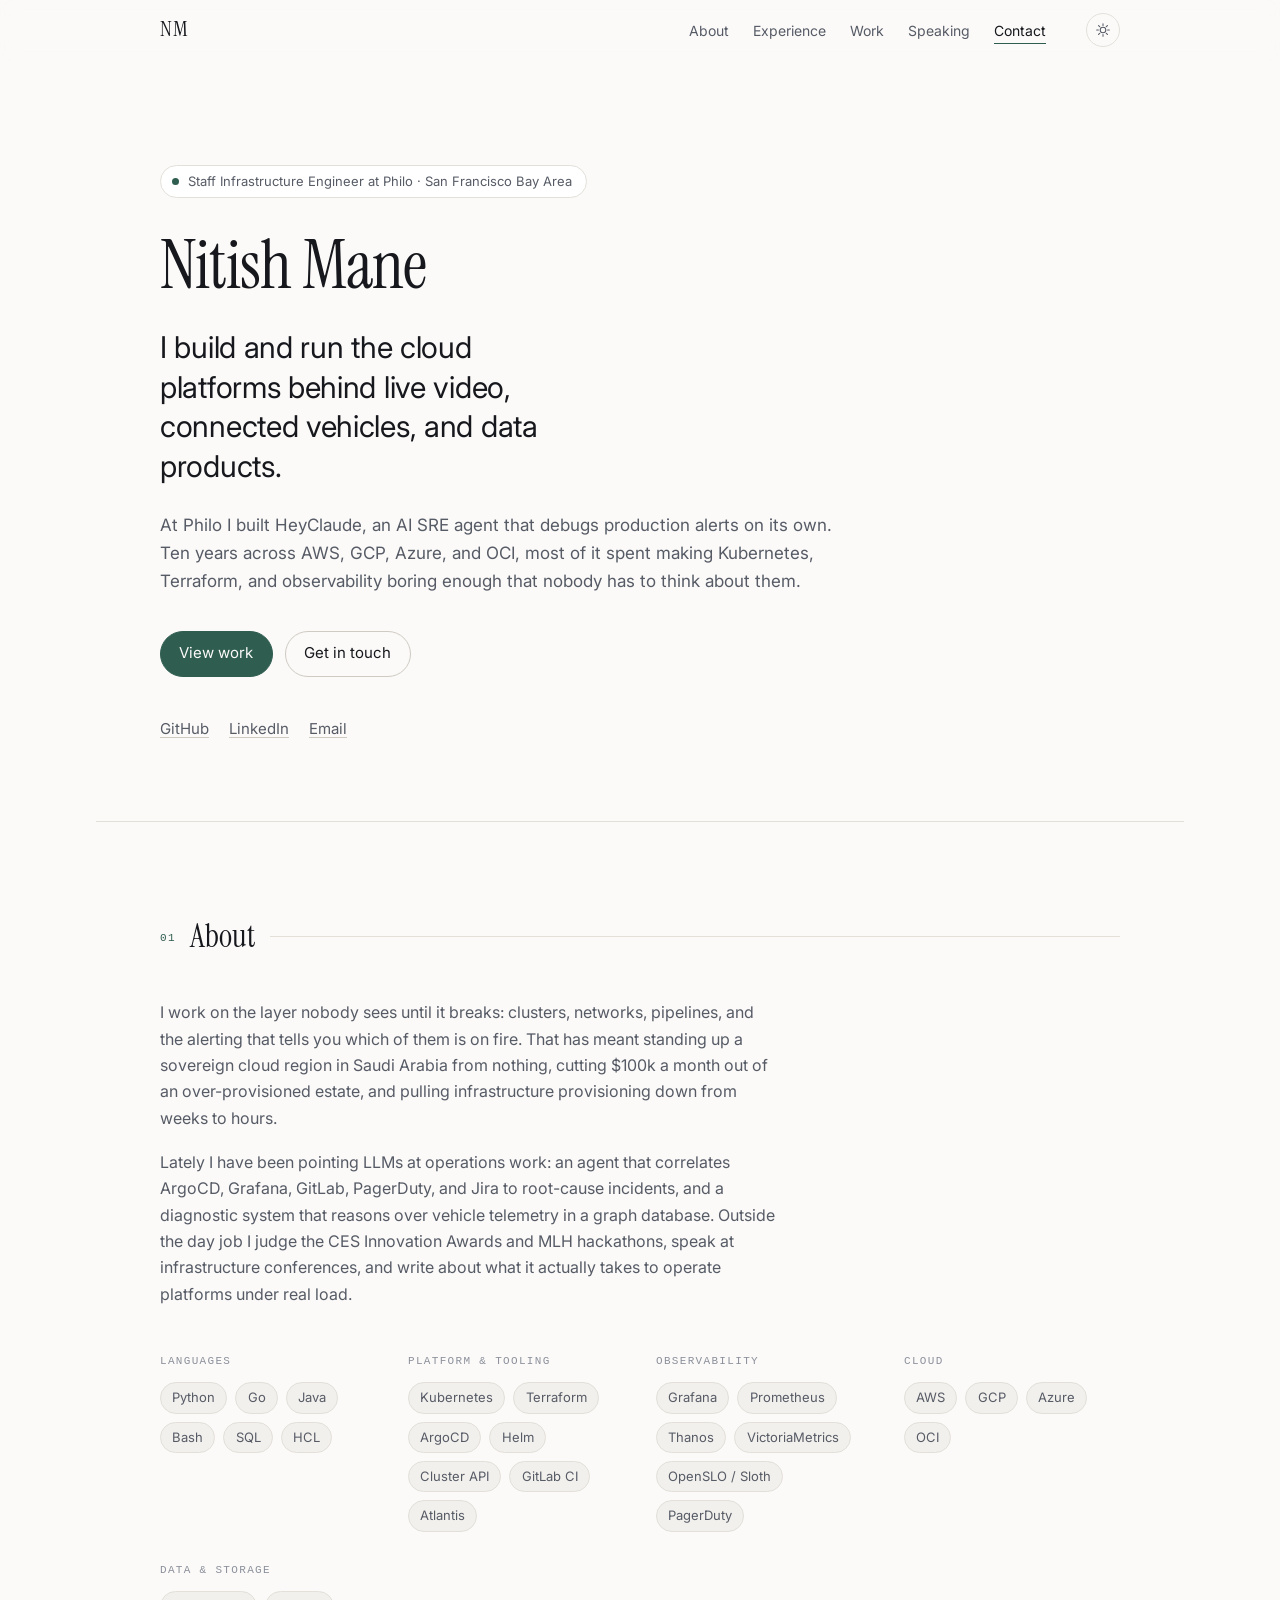
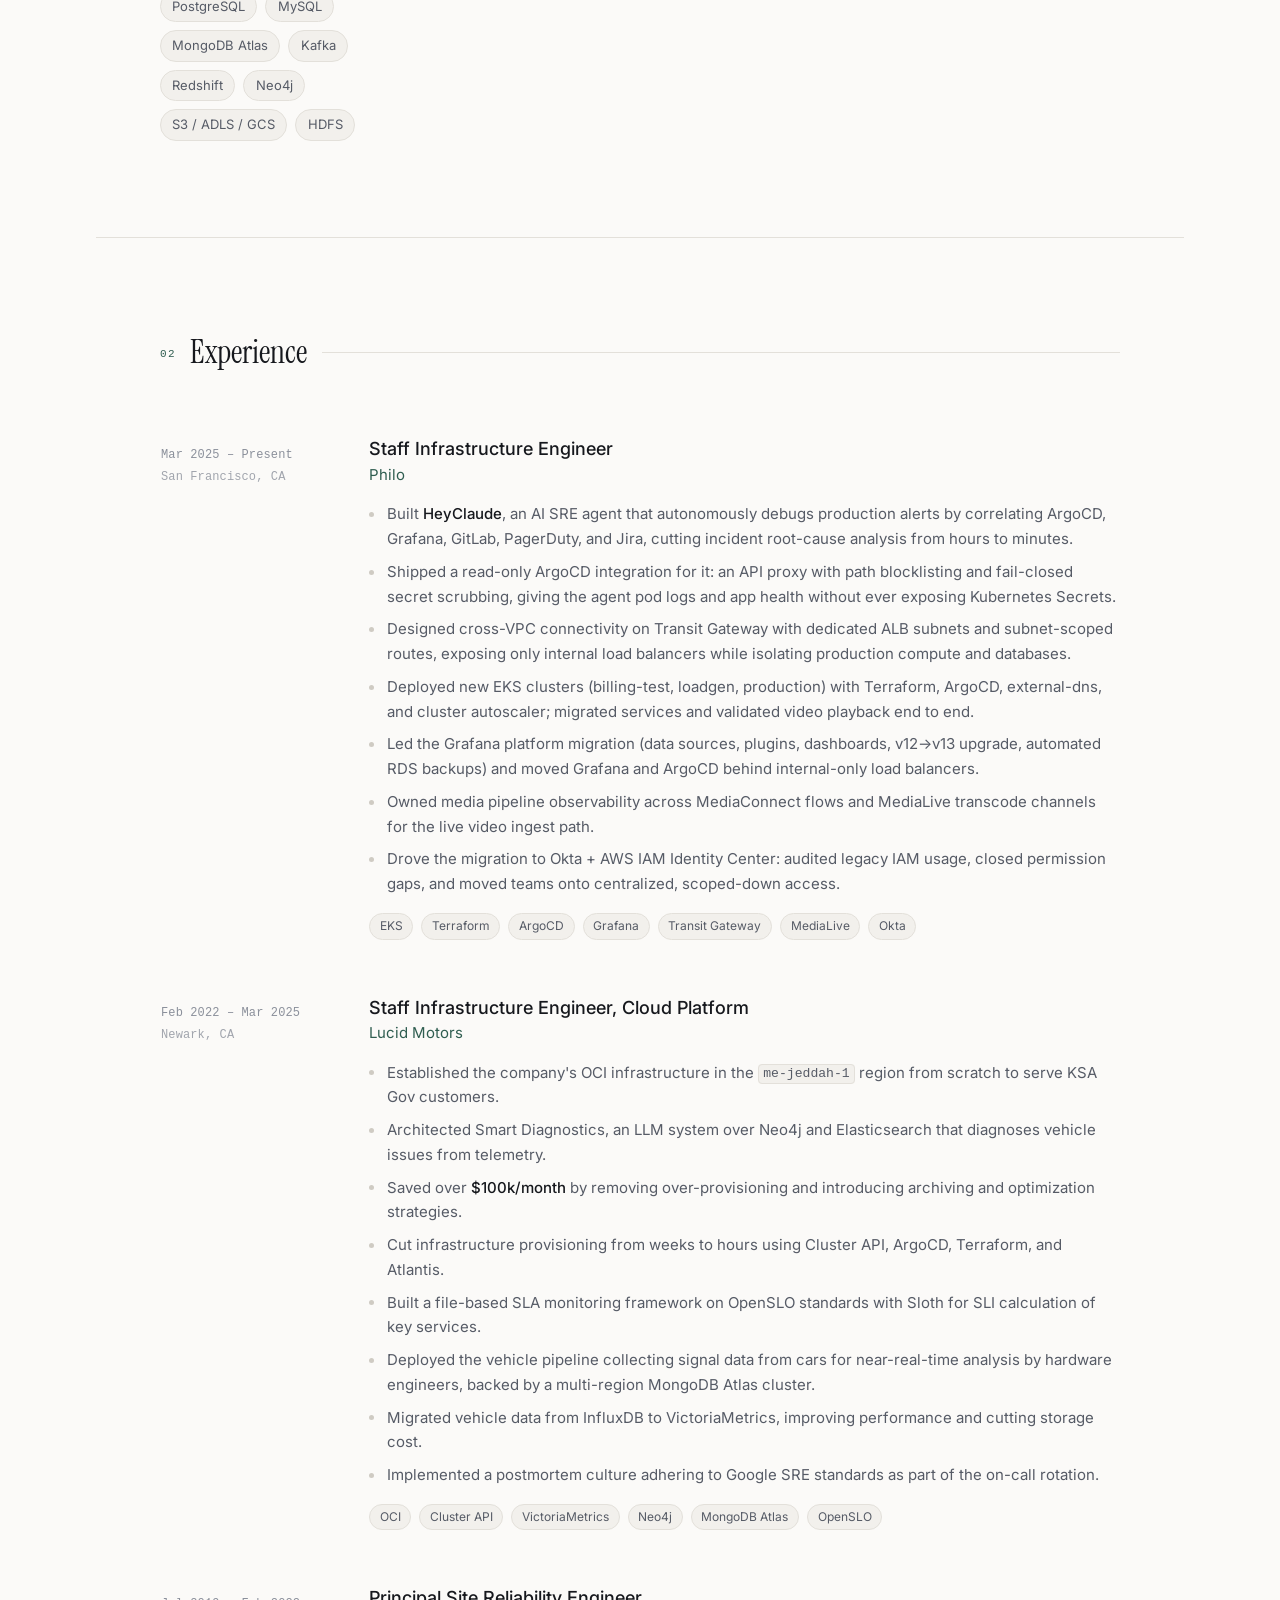
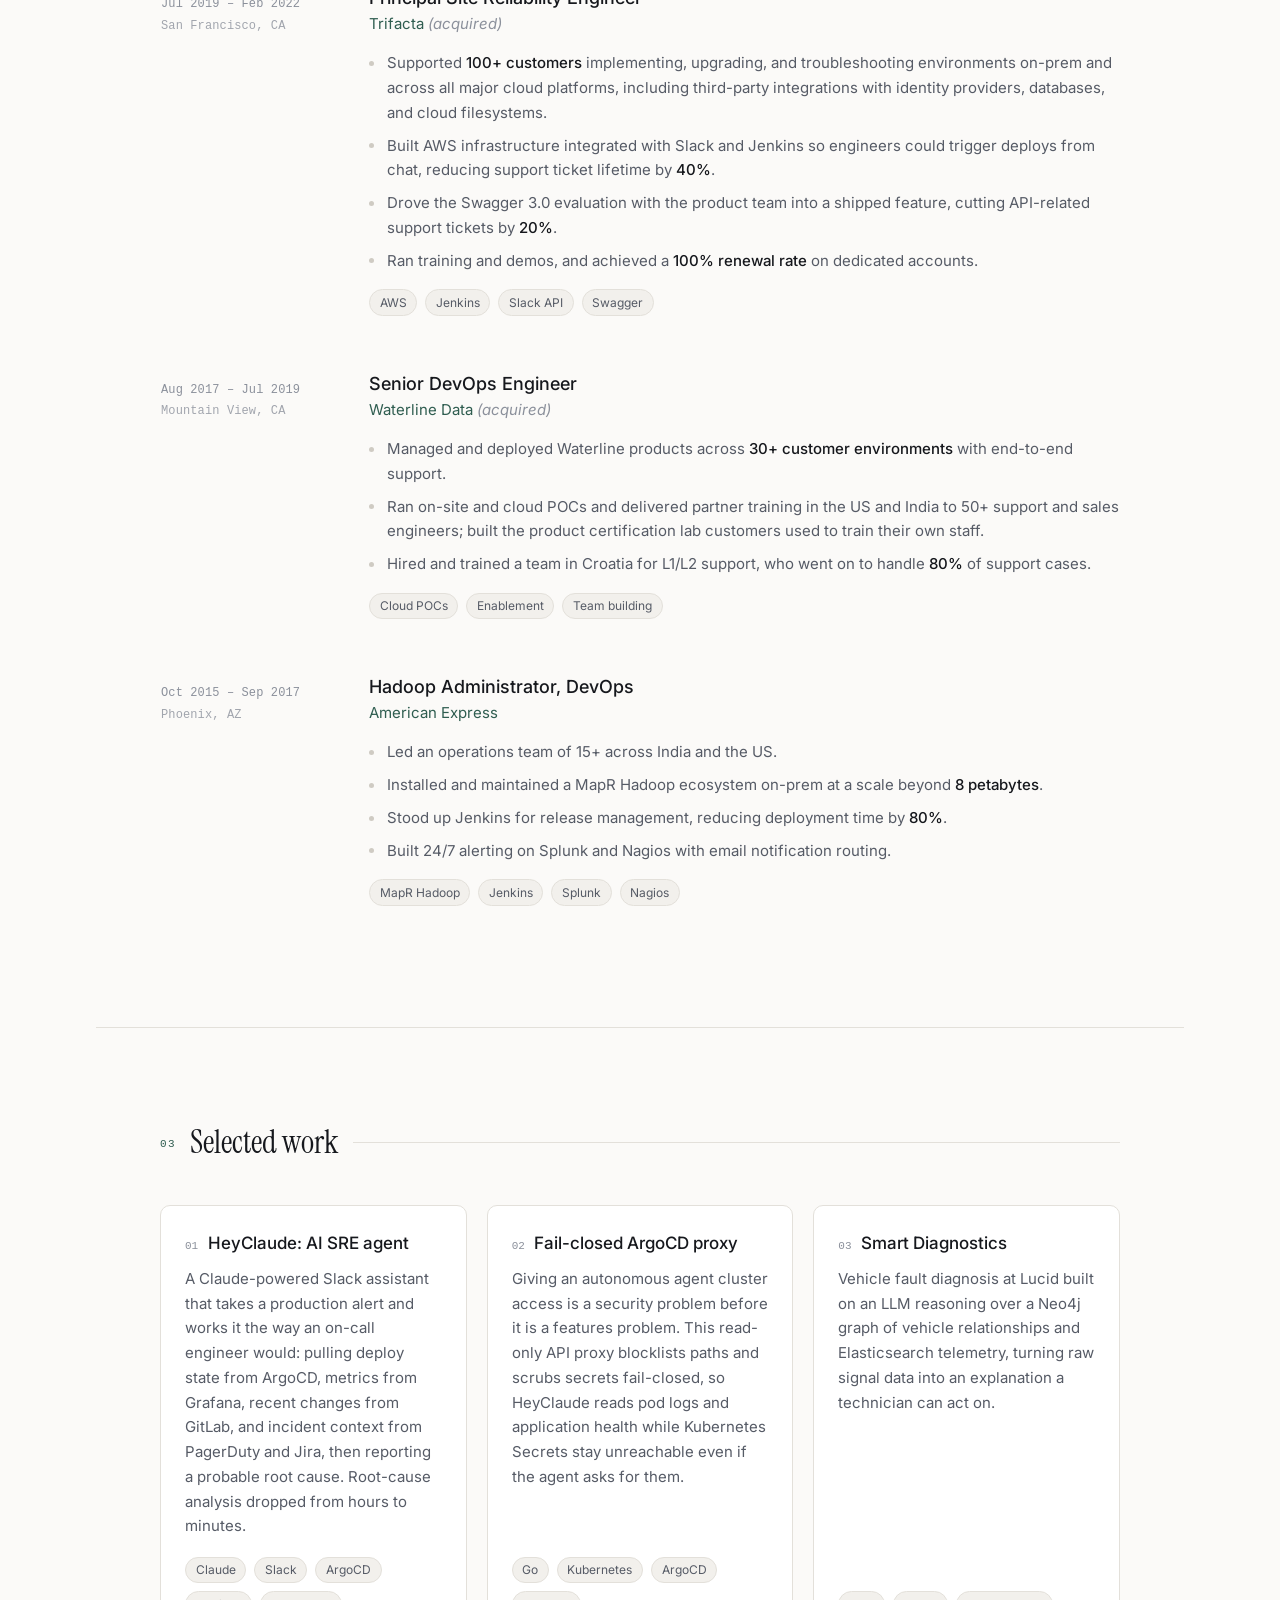
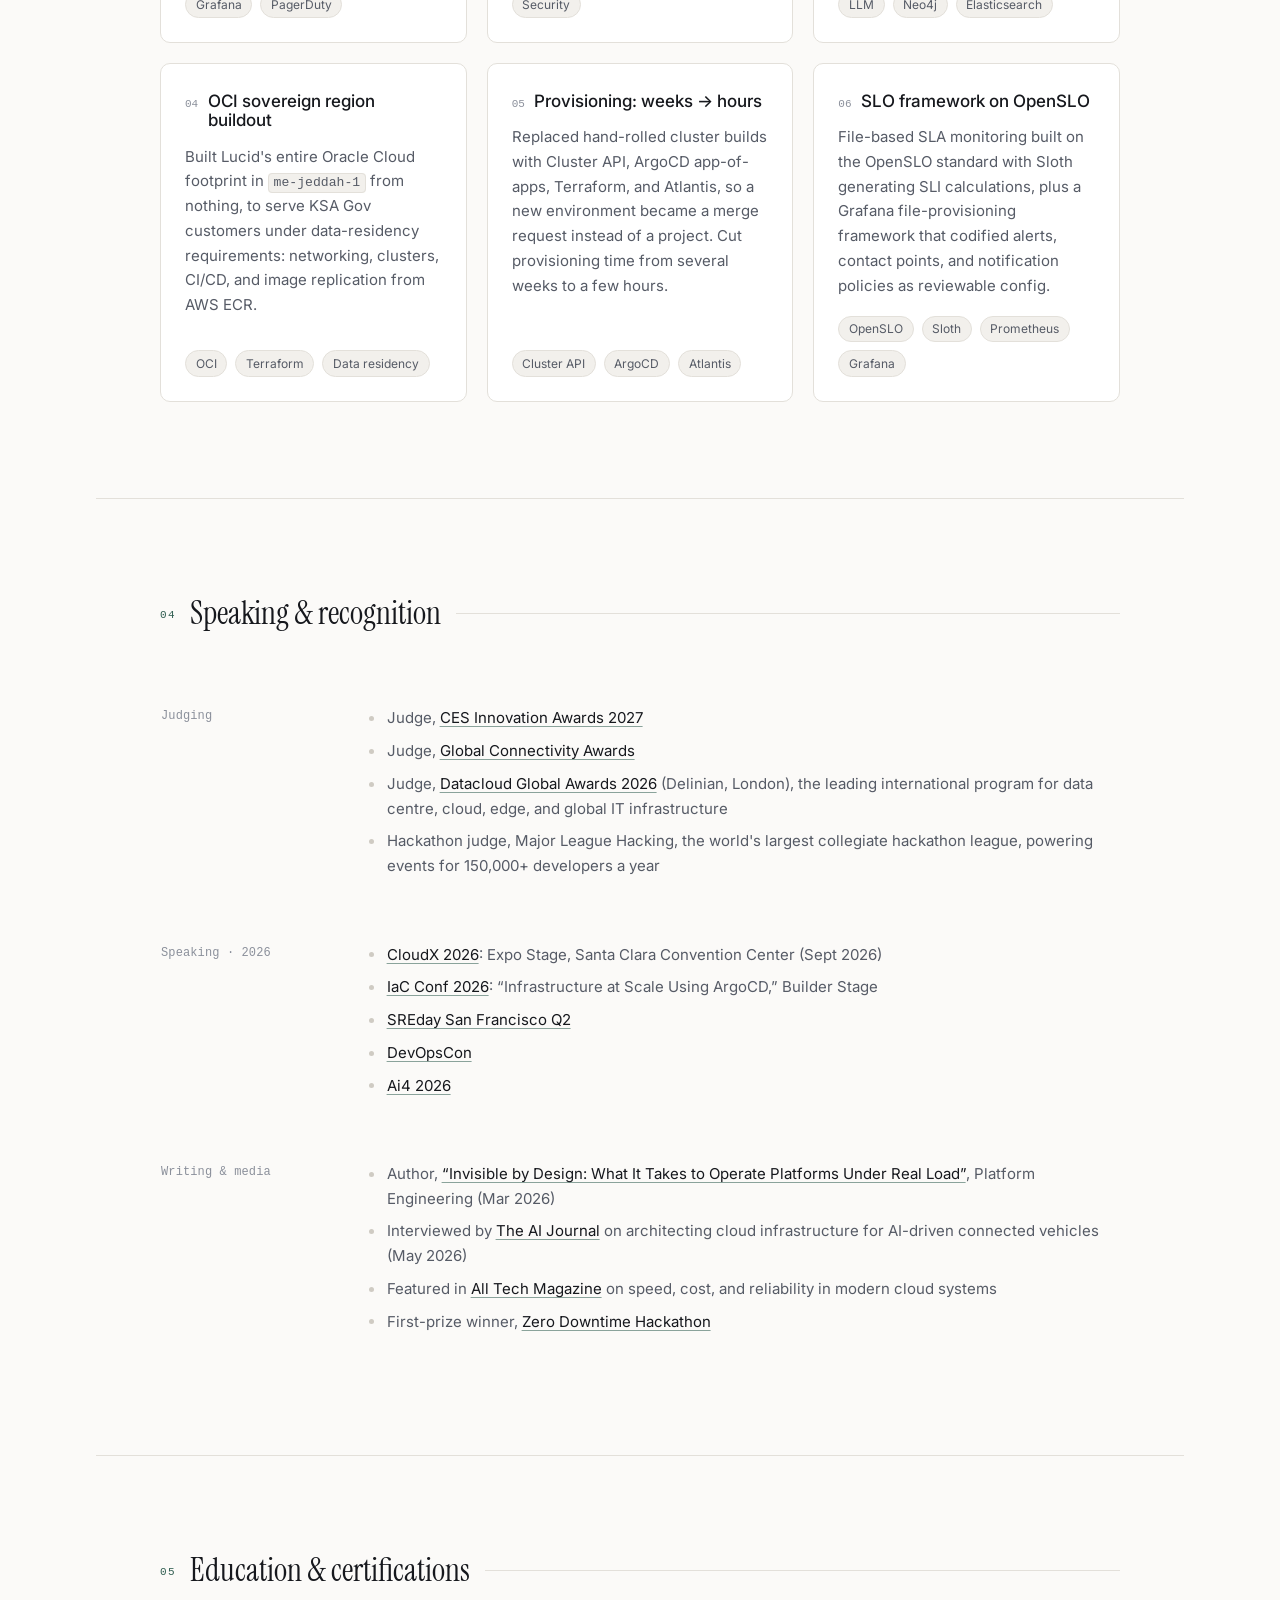
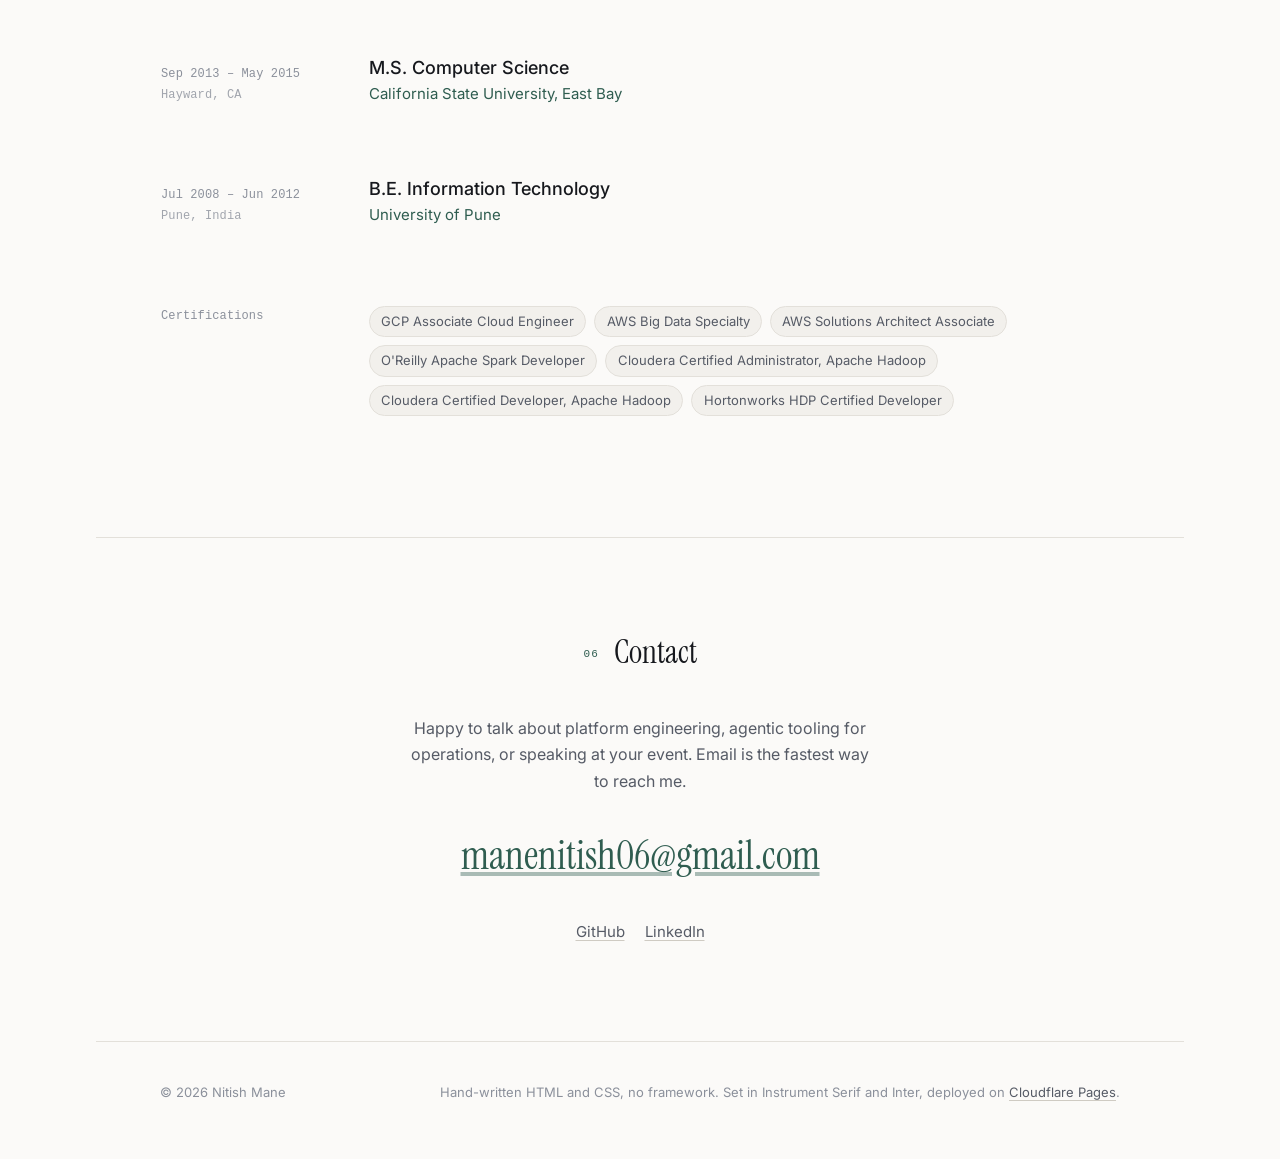
==== index.html @ 4da590ab "Add social preview image, drop the dangling resume links assets/og.png is a 1200x630 card rendered b" ====
<!doctype html>
<html lang="en" data-theme="">
<head>
<meta charset="utf-8">
<meta name="viewport" content="width=device-width, initial-scale=1">
<title>Nitish Mane · Staff Infrastructure Engineer</title>

<!-- Canonical host: nitishmane.dev (www redirects to it) -->
<meta name="description" content="Nitish Mane is a Staff Infrastructure Engineer at Philo. Kubernetes, Terraform, and observability for live video, connected vehicles, and data platforms across AWS, GCP, Azure, and OCI.">
<link rel="canonical" href="https://nitishmane.dev/">
<meta property="og:type" content="website">
<meta property="og:title" content="Nitish Mane · Staff Infrastructure Engineer">
<meta property="og:description" content="Staff Infrastructure Engineer at Philo. I build and run cloud platforms for live video, connected vehicles, and data products.">
<meta property="og:url" content="https://nitishmane.dev/">
<meta property="og:image" content="https://nitishmane.dev/assets/og.png">
<meta name="twitter:card" content="summary_large_image">

<link rel="icon" href="/assets/favicon.svg" type="image/svg+xml">
<link rel="preconnect" href="https://fonts.googleapis.com">
<link rel="preconnect" href="https://fonts.gstatic.com" crossorigin>
<link rel="stylesheet" href="https://fonts.googleapis.com/css2?family=Inter:wght@400;500;600&family=Instrument+Serif:ital@0;1&display=swap">
<link rel="stylesheet" href="/styles.css">

<script type="application/ld+json">
{
  "@context": "https://schema.org",
  "@type": "Person",
  "name": "Nitish Mane",
  "url": "https://nitishmane.dev/",
  "jobTitle": "Staff Infrastructure Engineer",
  "worksFor": { "@type": "Organization", "name": "Philo" },
  "address": { "@type": "PostalAddress", "addressRegion": "CA", "addressCountry": "US" },
  "sameAs": [
    "https://github.com/Nitishmane",
    "https://www.linkedin.com/in/nitish-mane/"
  ]
}
</script>

<script>
  // Set theme before first paint to avoid a flash of the wrong background.
  try {
    var t = localStorage.getItem('theme');
    if (t) document.documentElement.setAttribute('data-theme', t);
  } catch (e) {}
</script>
</head>
<body>

<a class="skip-link" href="#main">Skip to content</a>
<div class="progress" role="presentation"></div>

<header class="site-header">
  <nav class="nav" aria-label="Primary">
    <a class="nav__brand" href="/">NM</a>
    <ul class="nav__list">
      <li><a href="#about">About</a></li>
      <li><a href="#experience">Experience</a></li>
      <li><a href="#work">Work</a></li>
      <li><a href="#speaking">Speaking</a></li>
      <li><a href="#contact">Contact</a></li>
    </ul>
    <button class="theme-toggle" type="button" aria-label="Switch color theme" aria-pressed="false">
      <svg class="theme-toggle__sun" viewBox="0 0 24 24" aria-hidden="true"><circle cx="12" cy="12" r="4.2"/><g><path d="M12 2.5v2.6M12 18.9v2.6M21.5 12h-2.6M5.1 12H2.5M18.7 5.3l-1.8 1.8M7.1 16.9l-1.8 1.8M18.7 18.7l-1.8-1.8M7.1 7.1L5.3 5.3"/></g></svg>
      <svg class="theme-toggle__moon" viewBox="0 0 24 24" aria-hidden="true"><path d="M20 14.2A8.2 8.2 0 0 1 9.8 4a8.2 8.2 0 1 0 10.2 10.2z"/></svg>
    </button>
  </nav>
</header>

<main id="main">

  <!-- ══ HERO ══ -->
  <section class="hero">
    <p class="hero__status reveal">
      <span class="status-dot" aria-hidden="true"></span>
      Staff Infrastructure Engineer at Philo &middot; San Francisco Bay Area
    </p>
    <h1 class="hero__title reveal">Nitish Mane</h1>
    <p class="hero__statement reveal">
      I build and run the cloud platforms behind live video, connected vehicles, and data products.
    </p>
    <p class="hero__lede reveal">
      At Philo I built HeyClaude, an AI SRE agent that debugs production alerts on its own.
      Ten years across AWS, GCP, Azure, and OCI, most of it spent making Kubernetes, Terraform,
      and observability boring enough that nobody has to think about them.
    </p>
    <div class="hero__actions reveal">
      <a class="btn btn--primary" href="#work">View work</a>
      <a class="btn" href="#contact">Get in touch</a>
    </div>
    <ul class="hero__links reveal">
      <li><a href="https://github.com/Nitishmane">GitHub</a></li>
      <li><a href="https://www.linkedin.com/in/nitish-mane/">LinkedIn</a></li>
      <li><a href="mailto:manenitish06@gmail.com">Email</a></li>
    </ul>
  </section>

  <!-- ══ ABOUT ══ -->
  <section id="about" class="section">
    <h2 class="section__title reveal"><span class="section__num">01</span> About</h2>
    <div class="prose reveal">
      <p>
        I work on the layer nobody sees until it breaks: clusters, networks, pipelines, and the
        alerting that tells you which of them is on fire. That has meant standing up a sovereign
        cloud region in Saudi Arabia from nothing, cutting $100k a month out of an over-provisioned
        estate, and pulling infrastructure provisioning down from weeks to hours.
      </p>
      <p>
        Lately I have been pointing LLMs at operations work: an agent that correlates ArgoCD,
        Grafana, GitLab, PagerDuty, and Jira to root-cause incidents, and a diagnostic system that
        reasons over vehicle telemetry in a graph database. Outside the day job I judge the CES
        Innovation Awards and MLH hackathons, speak at infrastructure conferences, and write about
        what it actually takes to operate platforms under real load.
      </p>
    </div>
    <div class="skills reveal">
      <div class="skills__group">
        <h3>Languages</h3>
        <ul class="tags">
          <li>Python</li><li>Go</li><li>Java</li><li>Bash</li><li>SQL</li><li>HCL</li>
        </ul>
      </div>
      <div class="skills__group">
        <h3>Platform &amp; tooling</h3>
        <ul class="tags">
          <li>Kubernetes</li><li>Terraform</li><li>ArgoCD</li><li>Helm</li>
          <li>Cluster API</li><li>GitLab CI</li><li>Atlantis</li>
        </ul>
      </div>
      <div class="skills__group">
        <h3>Observability</h3>
        <ul class="tags">
          <li>Grafana</li><li>Prometheus</li><li>Thanos</li><li>VictoriaMetrics</li>
          <li>OpenSLO / Sloth</li><li>PagerDuty</li>
        </ul>
      </div>
      <div class="skills__group">
        <h3>Cloud</h3>
        <ul class="tags">
          <li>AWS</li><li>GCP</li><li>Azure</li><li>OCI</li>
        </ul>
      </div>
      <div class="skills__group">
        <h3>Data &amp; storage</h3>
        <ul class="tags">
          <li>PostgreSQL</li><li>MySQL</li><li>MongoDB Atlas</li><li>Kafka</li>
          <li>Redshift</li><li>Neo4j</li><li>S3 / ADLS / GCS</li><li>HDFS</li>
        </ul>
      </div>
    </div>
  </section>

  <!-- ══ EXPERIENCE ══ -->
  <section id="experience" class="section">
    <h2 class="section__title reveal"><span class="section__num">02</span> Experience</h2>
    <ol class="timeline">

      <li class="role reveal">
        <div class="role__when">Mar 2025 – Present<br><span class="role__place">San Francisco, CA</span></div>
        <div class="role__what">
          <h3 class="role__title">Staff Infrastructure Engineer</h3>
          <p class="role__org">Philo</p>
          <ul class="role__points">
            <li>Built <strong>HeyClaude</strong>, an AI SRE agent that autonomously debugs production alerts by correlating ArgoCD, Grafana, GitLab, PagerDuty, and Jira, cutting incident root-cause analysis from hours to minutes.</li>
            <li>Shipped a read-only ArgoCD integration for it: an API proxy with path blocklisting and fail-closed secret scrubbing, giving the agent pod logs and app health without ever exposing Kubernetes Secrets.</li>
            <li>Designed cross-VPC connectivity on Transit Gateway with dedicated ALB subnets and subnet-scoped routes, exposing only internal load balancers while isolating production compute and databases.</li>
            <li>Deployed new EKS clusters (billing-test, loadgen, production) with Terraform, ArgoCD, external-dns, and cluster autoscaler; migrated services and validated video playback end to end.</li>
            <li>Led the Grafana platform migration (data sources, plugins, dashboards, v12→v13 upgrade, automated RDS backups) and moved Grafana and ArgoCD behind internal-only load balancers.</li>
            <li>Owned media pipeline observability across MediaConnect flows and MediaLive transcode channels for the live video ingest path.</li>
            <li>Drove the migration to Okta + AWS IAM Identity Center: audited legacy IAM usage, closed permission gaps, and moved teams onto centralized, scoped-down access.</li>
          </ul>
          <ul class="tags tags--sm">
            <li>EKS</li><li>Terraform</li><li>ArgoCD</li><li>Grafana</li><li>Transit Gateway</li><li>MediaLive</li><li>Okta</li>
          </ul>
        </div>
      </li>

      <li class="role reveal">
        <div class="role__when">Feb 2022 – Mar 2025<br><span class="role__place">Newark, CA</span></div>
        <div class="role__what">
          <h3 class="role__title">Staff Infrastructure Engineer, Cloud Platform</h3>
          <p class="role__org">Lucid Motors</p>
          <ul class="role__points">
            <li>Established the company's OCI infrastructure in the <code>me-jeddah-1</code> region from scratch to serve KSA Gov customers.</li>
            <li>Architected Smart Diagnostics, an LLM system over Neo4j and Elasticsearch that diagnoses vehicle issues from telemetry.</li>
            <li>Saved over <strong>$100k/month</strong> by removing over-provisioning and introducing archiving and optimization strategies.</li>
            <li>Cut infrastructure provisioning from weeks to hours using Cluster API, ArgoCD, Terraform, and Atlantis.</li>
            <li>Built a file-based SLA monitoring framework on OpenSLO standards with Sloth for SLI calculation of key services.</li>
            <li>Deployed the vehicle pipeline collecting signal data from cars for near-real-time analysis by hardware engineers, backed by a multi-region MongoDB Atlas cluster.</li>
            <li>Migrated vehicle data from InfluxDB to VictoriaMetrics, improving performance and cutting storage cost.</li>
            <li>Implemented a postmortem culture adhering to Google SRE standards as part of the on-call rotation.</li>
          </ul>
          <ul class="tags tags--sm">
            <li>OCI</li><li>Cluster API</li><li>VictoriaMetrics</li><li>Neo4j</li><li>MongoDB Atlas</li><li>OpenSLO</li>
          </ul>
        </div>
      </li>

      <li class="role reveal">
        <div class="role__when">Jul 2019 – Feb 2022<br><span class="role__place">San Francisco, CA</span></div>
        <div class="role__what">
          <h3 class="role__title">Principal Site Reliability Engineer</h3>
          <p class="role__org">Trifacta <span class="role__note">(acquired)</span></p>
          <ul class="role__points">
            <li>Supported <strong>100+ customers</strong> implementing, upgrading, and troubleshooting environments on-prem and across all major cloud platforms, including third-party integrations with identity providers, databases, and cloud filesystems.</li>
            <li>Built AWS infrastructure integrated with Slack and Jenkins so engineers could trigger deploys from chat, reducing support ticket lifetime by <strong>40%</strong>.</li>
            <li>Drove the Swagger 3.0 evaluation with the product team into a shipped feature, cutting API-related support tickets by <strong>20%</strong>.</li>
            <li>Ran training and demos, and achieved a <strong>100% renewal rate</strong> on dedicated accounts.</li>
          </ul>
          <ul class="tags tags--sm"><li>AWS</li><li>Jenkins</li><li>Slack API</li><li>Swagger</li></ul>
        </div>
      </li>

      <li class="role reveal">
        <div class="role__when">Aug 2017 – Jul 2019<br><span class="role__place">Mountain View, CA</span></div>
        <div class="role__what">
          <h3 class="role__title">Senior DevOps Engineer</h3>
          <p class="role__org">Waterline Data <span class="role__note">(acquired)</span></p>
          <ul class="role__points">
            <li>Managed and deployed Waterline products across <strong>30+ customer environments</strong> with end-to-end support.</li>
            <li>Ran on-site and cloud POCs and delivered partner training in the US and India to 50+ support and sales engineers; built the product certification lab customers used to train their own staff.</li>
            <li>Hired and trained a team in Croatia for L1/L2 support, who went on to handle <strong>80%</strong> of support cases.</li>
          </ul>
          <ul class="tags tags--sm"><li>Cloud POCs</li><li>Enablement</li><li>Team building</li></ul>
        </div>
      </li>

      <li class="role reveal">
        <div class="role__when">Oct 2015 – Sep 2017<br><span class="role__place">Phoenix, AZ</span></div>
        <div class="role__what">
          <h3 class="role__title">Hadoop Administrator, DevOps</h3>
          <p class="role__org">American Express</p>
          <ul class="role__points">
            <li>Led an operations team of 15+ across India and the US.</li>
            <li>Installed and maintained a MapR Hadoop ecosystem on-prem at a scale beyond <strong>8 petabytes</strong>.</li>
            <li>Stood up Jenkins for release management, reducing deployment time by <strong>80%</strong>.</li>
            <li>Built 24/7 alerting on Splunk and Nagios with email notification routing.</li>
          </ul>
          <ul class="tags tags--sm"><li>MapR Hadoop</li><li>Jenkins</li><li>Splunk</li><li>Nagios</li></ul>
        </div>
      </li>

    </ol>
  </section>

  <!-- ══ SELECTED WORK ══ -->
  <section id="work" class="section">
    <h2 class="section__title reveal"><span class="section__num">03</span> Selected work</h2>
    <div class="cards">

      <article class="card reveal">
        <h3 class="card__title">HeyClaude: AI SRE agent</h3>
        <p class="card__body">
          A Claude-powered Slack assistant that takes a production alert and works it the way an
          on-call engineer would: pulling deploy state from ArgoCD, metrics from Grafana, recent
          changes from GitLab, and incident context from PagerDuty and Jira, then reporting a
          probable root cause. Root-cause analysis dropped from hours to minutes.
        </p>
        <ul class="tags tags--sm"><li>Claude</li><li>Slack</li><li>ArgoCD</li><li>Grafana</li><li>PagerDuty</li></ul>
      </article>

      <article class="card reveal">
        <h3 class="card__title">Fail-closed ArgoCD proxy</h3>
        <p class="card__body">
          Giving an autonomous agent cluster access is a security problem before it is a features
          problem. This read-only API proxy blocklists paths and scrubs secrets fail-closed, so
          HeyClaude reads pod logs and application health while Kubernetes Secrets stay unreachable
          even if the agent asks for them.
        </p>
        <ul class="tags tags--sm"><li>Go</li><li>Kubernetes</li><li>ArgoCD</li><li>Security</li></ul>
      </article>

      <article class="card reveal">
        <h3 class="card__title">Smart Diagnostics</h3>
        <p class="card__body">
          Vehicle fault diagnosis at Lucid built on an LLM reasoning over a Neo4j graph of vehicle
          relationships and Elasticsearch telemetry, turning raw signal data into an explanation a
          technician can act on.
        </p>
        <ul class="tags tags--sm"><li>LLM</li><li>Neo4j</li><li>Elasticsearch</li></ul>
      </article>

      <article class="card reveal">
        <h3 class="card__title">OCI sovereign region buildout</h3>
        <p class="card__body">
          Built Lucid's entire Oracle Cloud footprint in <code>me-jeddah-1</code> from nothing, to
          serve KSA Gov customers under data-residency requirements: networking, clusters, CI/CD,
          and image replication from AWS ECR.
        </p>
        <ul class="tags tags--sm"><li>OCI</li><li>Terraform</li><li>Data residency</li></ul>
      </article>

      <article class="card reveal">
        <h3 class="card__title">Provisioning: weeks → hours</h3>
        <p class="card__body">
          Replaced hand-rolled cluster builds with Cluster API, ArgoCD app-of-apps, Terraform, and
          Atlantis, so a new environment became a merge request instead of a project. Cut
          provisioning time from several weeks to a few hours.
        </p>
        <ul class="tags tags--sm"><li>Cluster API</li><li>ArgoCD</li><li>Atlantis</li></ul>
      </article>

      <article class="card reveal">
        <h3 class="card__title">SLO framework on OpenSLO</h3>
        <p class="card__body">
          File-based SLA monitoring built on the OpenSLO standard with Sloth generating SLI
          calculations, plus a Grafana file-provisioning framework that codified alerts, contact
          points, and notification policies as reviewable config.
        </p>
        <ul class="tags tags--sm"><li>OpenSLO</li><li>Sloth</li><li>Prometheus</li><li>Grafana</li></ul>
      </article>

    </div>
  </section>

  <!-- ══ SPEAKING & RECOGNITION ══ -->
  <section id="speaking" class="section">
    <h2 class="section__title reveal"><span class="section__num">04</span> Speaking &amp; recognition</h2>
    <ol class="timeline">

      <li class="role reveal">
        <div class="role__when">Judging</div>
        <div class="role__what">
          <ul class="role__points">
            <li>Judge, <a href="https://www.ces.tech/ces-innovation-awards/official-rules-of-the-ces-innovation-awards-2027-program/">CES Innovation Awards 2027</a></li>
            <li>Judge, <a href="https://globalconnectivityawards.com/2026-judges">Global Connectivity Awards</a></li>
            <li>Judge, <a href="https://awards.datacloudglobalcongress.com/speakers/nitish-mane">Datacloud Global Awards 2026</a> (Delinian, London), the leading international program for data centre, cloud, edge, and global IT infrastructure</li>
            <li>Hackathon judge, Major League Hacking, the world's largest collegiate hackathon league, powering events for 150,000+ developers a year</li>
          </ul>
        </div>
      </li>

      <li class="role reveal">
        <div class="role__when">Speaking · 2026</div>
        <div class="role__what">
          <ul class="role__points">
            <li><a href="https://cloudxconf.com">CloudX 2026</a>: Expo Stage, Santa Clara Convention Center (Sept 2026)</li>
            <li><a href="https://www.iacconf.com/iacconf-2026-rebrand">IaC Conf 2026</a>: “Infrastructure at Scale Using ArgoCD,” Builder Stage</li>
            <li><a href="https://sreday.com/2026-san-francisco-q2/">SREday San Francisco Q2</a></li>
            <li><a href="https://devopscon.io/speaker/nitish-mane/">DevOpsCon</a></li>
            <li><a href="https://ai4.io/speakers/">Ai4 2026</a></li>
          </ul>
        </div>
      </li>

      <li class="role reveal">
        <div class="role__when">Writing &amp; media</div>
        <div class="role__what">
          <ul class="role__points">
            <li>Author, <a href="https://platformengineering.com/features/invisible-by-design-what-it-takes-to-operate-platforms-under-real-load/">“Invisible by Design: What It Takes to Operate Platforms Under Real Load”</a>, Platform Engineering (Mar 2026)</li>
            <li>Interviewed by <a href="https://aijourn.com/nitish-mane-on-architecting-cloud-infrastructure-for-ai-driven-connected-vehicles/">The AI Journal</a> on architecting cloud infrastructure for AI-driven connected vehicles (May 2026)</li>
            <li>Featured in <a href="https://alltechmagazine.com/nitish-mane-on-speed-cost-reliability-in-modern-cloud-systems/">All Tech Magazine</a> on speed, cost, and reliability in modern cloud systems</li>
            <li>First-prize winner, <a href="https://luma.com/zero-downtime">Zero Downtime Hackathon</a></li>
          </ul>
        </div>
      </li>

    </ol>
  </section>

  <!-- ══ EDUCATION & CERTIFICATIONS ══ -->
  <section id="education" class="section">
    <h2 class="section__title reveal"><span class="section__num">05</span> Education &amp; certifications</h2>
    <ol class="timeline">

      <li class="role reveal">
        <div class="role__when">Sep 2013 – May 2015<br><span class="role__place">Hayward, CA</span></div>
        <div class="role__what">
          <h3 class="role__title">M.S. Computer Science</h3>
          <p class="role__org">California State University, East Bay</p>
        </div>
      </li>

      <li class="role reveal">
        <div class="role__when">Jul 2008 – Jun 2012<br><span class="role__place">Pune, India</span></div>
        <div class="role__what">
          <h3 class="role__title">B.E. Information Technology</h3>
          <p class="role__org">University of Pune</p>
        </div>
      </li>

      <li class="role reveal">
        <div class="role__when">Certifications</div>
        <div class="role__what">
          <ul class="tags">
            <li>GCP Associate Cloud Engineer</li>
            <li>AWS Big Data Specialty</li>
            <li>AWS Solutions Architect Associate</li>
            <li>O'Reilly Apache Spark Developer</li>
            <li>Cloudera Certified Administrator, Apache Hadoop</li>
            <li>Cloudera Certified Developer, Apache Hadoop</li>
            <li>Hortonworks HDP Certified Developer</li>
          </ul>
        </div>
      </li>

    </ol>
  </section>

  <!-- ══ CONTACT ══ -->
  <section id="contact" class="section section--contact">
    <h2 class="section__title reveal"><span class="section__num">06</span> Contact</h2>
    <p class="contact__lede reveal">
      Happy to talk about platform engineering, agentic tooling for operations, or speaking at
      your event. Email is the fastest way to reach me.
    </p>
    <a class="contact__mail reveal" href="mailto:manenitish06@gmail.com">manenitish06@gmail.com</a>
    <ul class="hero__links reveal">
      <li><a href="https://github.com/Nitishmane">GitHub</a></li>
      <li><a href="https://www.linkedin.com/in/nitish-mane/">LinkedIn</a></li>
    </ul>
  </section>

</main>

<footer class="site-footer">
  <p>© <span id="year">2026</span> Nitish Mane</p>
  <p>Hand-written HTML and CSS, no framework. Set in Instrument Serif and Inter,
     deployed on <a href="https://pages.cloudflare.com/">Cloudflare Pages</a>.</p>
</footer>

<script src="/main.js"></script>
</body>
</html>
---- styles.css ----
/* ══════════════════════════════════════════════════════════
   Nitish Mane · portfolio
   Tokens → reset → chrome → hero → sections → components
          → motion → responsive → print
   ══════════════════════════════════════════════════════════ */

/* ── Tokens: light is the base definition ── */
:root {
  --bg:          #fbfaf8;
  --bg-raised:   #ffffff;
  --bg-sunken:   #f2f0ec;
  --bg-hover:    #f6f4f0;
  --text:        #16181d;
  --text-soft:   #565b66;
  --text-faint:  #8b909b;
  --line:        #e3e0da;
  --line-strong: #cfcbc3;
  --accent:      #2f5d50;
  --accent-soft: #e6efeb;
  --shadow:      0 1px 2px rgba(20,22,28,.05), 0 12px 32px -14px rgba(20,22,28,.18);

  --font-sans: "Inter", -apple-system, BlinkMacSystemFont, "Segoe UI", Roboto, Helvetica, Arial, sans-serif;
  --font-serif: "Instrument Serif", Georgia, "Times New Roman", serif;
  --font-mono: ui-monospace, SFMono-Regular, "SF Mono", Menlo, Consolas, monospace;

  --measure: 62ch;
  --gutter: clamp(1.25rem, 5vw, 4rem);
  --page: 68rem;
  --radius: 10px;
  --ease: cubic-bezier(.2, .7, .3, 1);
}

/* Dark palette: by system preference unless light is pinned … */
@media (prefers-color-scheme: dark) {
  :root:not([data-theme="light"]) {
    --bg:          #0e0f12;
    --bg-raised:   #16181c;
    --bg-sunken:   #121317;
    --bg-hover:    #191c21;
    --text:        #eceef2;
    --text-soft:   #a2a8b4;
    --text-faint:  #6e747f;
    --line:        #24272d;
    --line-strong: #363a42;
    --accent:      #7fd1b9;
    --accent-soft: #16241f;
    --shadow:      0 1px 2px rgba(0,0,0,.4), 0 12px 32px -14px rgba(0,0,0,.7);
  }
}
/* … and by the toggle, which wins in both directions. */
:root[data-theme="dark"] {
  --bg:          #0e0f12;
  --bg-raised:   #16181c;
  --bg-sunken:   #121317;
  --bg-hover:    #191c21;
  --text:        #eceef2;
  --text-soft:   #a2a8b4;
  --text-faint:  #6e747f;
  --line:        #24272d;
  --line-strong: #363a42;
  --accent:      #7fd1b9;
  --accent-soft: #16241f;
  --shadow:      0 1px 2px rgba(0,0,0,.4), 0 12px 32px -14px rgba(0,0,0,.7);
}

/* ── Reset ── */
*, *::before, *::after { box-sizing: border-box; }
html { -webkit-text-size-adjust: 100%; scroll-behavior: smooth; scroll-padding-top: 5rem; }
@media (prefers-reduced-motion: reduce) { html { scroll-behavior: auto; } }
body {
  margin: 0;
  background: var(--bg);
  color: var(--text);
  font-family: var(--font-sans);
  font-size: 1rem;
  line-height: 1.65;
  -webkit-font-smoothing: antialiased;
  text-rendering: optimizeLegibility;
  overflow-x: hidden;
}
h1, h2, h3 { line-height: 1.15; margin: 0; font-weight: 500; }
p, ul, ol { margin: 0; }
ul, ol { list-style: none; padding: 0; }
img, svg { max-width: 100%; }
a { color: inherit; text-decoration-color: var(--line-strong); text-underline-offset: 3px; }
a:hover { text-decoration-color: currentColor; }
:focus-visible { outline: 2px solid var(--accent); outline-offset: 3px; border-radius: 3px; }

code {
  font-family: var(--font-mono); font-size: .875em;
  padding: .1em .35em;
  background: var(--bg-sunken); border: 1px solid var(--line); border-radius: 4px;
}

.skip-link {
  position: absolute; left: -9999px; top: 0; z-index: 100;
  background: var(--accent); color: var(--bg); padding: .6rem 1rem; border-radius: 0 0 var(--radius) 0;
}
.skip-link:focus { left: 0; }

/* ── Reading progress ── */
.progress {
  position: fixed; inset: 0 auto auto 0; z-index: 60;
  height: 2px; width: 100%;
  transform: scaleX(0); transform-origin: 0 50%;
  background: var(--accent);
  will-change: transform;
}

/* ── Header / nav ── */
.site-header {
  position: sticky; top: 0; z-index: 50;
  background: color-mix(in srgb, var(--bg) 85%, transparent);
  backdrop-filter: blur(10px);
  border-bottom: 1px solid transparent;
  transition: border-color .2s ease;
}
.site-header.is-stuck { border-bottom-color: var(--line); }
.nav {
  max-width: var(--page); margin-inline: auto;
  padding: 0 var(--gutter);
  min-height: 60px;
  display: flex; align-items: center; gap: 1.25rem;
}
.nav__brand {
  font-family: var(--font-serif); font-size: 1.35rem; letter-spacing: .04em;
  text-decoration: none; flex: none;
}
.nav__list {
  display: flex; gap: 1.5rem;
  margin-inline: auto 0;
  font-size: .875rem; color: var(--text-soft);
}
.nav__list a {
  position: relative; text-decoration: none;
  padding-block: .35rem;
  transition: color .15s ease;
}
.nav__list a:hover { color: var(--text); }
/* The underline grows from the centre on the active link. */
.nav__list a::after {
  content: ""; position: absolute; left: 0; right: 0; bottom: 0;
  height: 1px; background: var(--accent);
  transform: scaleX(0); transform-origin: 50% 50%;
  transition: transform .25s var(--ease);
}
.nav__list a.is-active { color: var(--text); }
.nav__list a.is-active::after { transform: scaleX(1); }

.theme-toggle {
  display: grid; place-items: center; flex: none;
  width: 34px; height: 34px; padding: 0; margin-left: 1.25rem;
  background: transparent; border: 1px solid var(--line);
  border-radius: 999px; color: var(--text-soft); cursor: pointer;
  transition: color .15s ease, border-color .15s ease, background-color .15s ease;
}
.theme-toggle:hover { color: var(--text); border-color: var(--line-strong); background: var(--bg-hover); }
.theme-toggle svg {
  width: 16px; height: 16px; grid-area: 1/1;
  fill: none; stroke: currentColor; stroke-width: 1.6; stroke-linecap: round;
}
.theme-toggle__moon { display: none; }
:root[data-theme="dark"] .theme-toggle__sun { display: none; }
:root[data-theme="dark"] .theme-toggle__moon { display: block; }
@media (prefers-color-scheme: dark) {
  :root:not([data-theme="light"]) .theme-toggle__sun { display: none; }
  :root:not([data-theme="light"]) .theme-toggle__moon { display: block; }
}

/* ── Hero ── */
.hero {
  max-width: var(--page); margin-inline: auto;
  padding: clamp(3.5rem, 10vw, 6.5rem) var(--gutter) clamp(3rem, 8vw, 5rem);
}
.hero__status {
  display: inline-flex; align-items: center; gap: .55rem;
  padding: .3rem .85rem .3rem .7rem;
  border: 1px solid var(--line); border-radius: 999px;
  background: var(--bg-raised);
  font-size: .8125rem; color: var(--text-soft);
  margin-bottom: 1.75rem;
}
.status-dot {
  width: 7px; height: 7px; border-radius: 50%; flex: none;
  background: var(--accent);
  box-shadow: 0 0 0 0 color-mix(in srgb, var(--accent) 60%, transparent);
  animation: pulse 2.8s ease-out infinite;
}
@keyframes pulse {
  0%   { box-shadow: 0 0 0 0 color-mix(in srgb, var(--accent) 55%, transparent); }
  70%  { box-shadow: 0 0 0 7px transparent; }
  100% { box-shadow: 0 0 0 0 transparent; }
}
.hero__title {
  font-family: var(--font-serif);
  font-size: clamp(2.5rem, 7vw, 4.25rem);
  font-weight: 400; letter-spacing: -.015em;
  margin-bottom: 1.5rem;
}
/* The claim, not the name, is what a visitor should read first. */
.hero__statement {
  max-width: 22ch;
  font-size: clamp(1.375rem, 3.2vw, 1.875rem);
  line-height: 1.32; letter-spacing: -.01em;
  margin-bottom: 1.5rem;
}
.hero__lede {
  max-width: var(--measure);
  font-size: clamp(1rem, 1.4vw, 1.0625rem);
  color: var(--text-soft);
  margin-bottom: 2.25rem;
}
.hero__actions { display: flex; flex-wrap: wrap; gap: .75rem; margin-bottom: 2.5rem; }

.btn {
  display: inline-flex; align-items: center; gap: .5rem;
  padding: .6rem 1.15rem;
  border: 1px solid var(--line-strong); border-radius: 999px;
  font-size: .9375rem; text-decoration: none;
  transition: background-color .15s ease, border-color .15s ease, transform .15s var(--ease);
}
.btn:hover { border-color: var(--text); background: var(--bg-hover); transform: translateY(-1px); }
.btn--primary { background: var(--accent); border-color: var(--accent); color: var(--bg); }
.btn--primary:hover { background: var(--accent); filter: brightness(1.08); }

.hero__links { display: flex; flex-wrap: wrap; gap: 1.25rem; font-size: .9375rem; color: var(--text-soft); }
.hero__links a { text-decoration-color: var(--line-strong); transition: color .15s ease; }
.hero__links a:hover { color: var(--text); }

/* ── Sections ── */
.section {
  max-width: var(--page); margin-inline: auto;
  padding: clamp(3.5rem, 9vw, 6rem) var(--gutter);
  border-top: 1px solid var(--line);
}
.section__title {
  display: flex; align-items: center; gap: .9rem;
  font-size: clamp(1.5rem, 3vw, 2rem);
  font-family: var(--font-serif); font-weight: 400;
  margin-bottom: 2.75rem;
}
.section__num {
  font-family: var(--font-mono); font-size: .6875rem; font-weight: 500;
  letter-spacing: .12em; color: var(--accent);
  padding-top: .35em;
}
/* Hairline running from the heading to the right edge. */
.section__title::after {
  content: ""; flex: 1; height: 1px; background: var(--line);
}
.prose { max-width: var(--measure); color: var(--text-soft); display: grid; gap: 1.1rem; }
.prose strong { color: var(--text); font-weight: 500; }

/* ── Skills ── */
.skills {
  margin-top: 3rem;
  display: grid; gap: 2rem;
  grid-template-columns: repeat(auto-fit, minmax(min(100%, 13rem), 1fr));
}
.skills__group h3 {
  font-family: var(--font-mono);
  font-size: .6875rem; letter-spacing: .12em; text-transform: uppercase;
  color: var(--text-faint); margin-bottom: .9rem; font-weight: 500;
}
.tags { display: flex; flex-wrap: wrap; gap: .5rem; }
.tags li {
  padding: .25rem .7rem;
  background: var(--bg-sunken); border: 1px solid var(--line);
  border-radius: 999px; font-size: .8125rem; color: var(--text-soft);
  transition: border-color .15s ease, color .15s ease;
}
.tags--sm li { font-size: .75rem; padding: .15rem .6rem; }

/* ── Timeline ── */
.timeline { display: grid; gap: .5rem; }
.role {
  display: grid; grid-template-columns: 11rem 1fr; gap: 2rem;
  padding: 1.5rem;
  margin-inline: -1.5rem;
  border-radius: var(--radius);
  border: 1px solid transparent;
  transition: background-color .2s ease, border-color .2s ease;
}
.role:hover { background: var(--bg-hover); border-color: var(--line); }
.role:hover .tags li { border-color: var(--line-strong); }
.role__when {
  font-family: var(--font-mono);
  font-size: .75rem; color: var(--text-faint);
  padding-top: .35rem; letter-spacing: .01em; line-height: 1.8;
  align-self: start;
}
.role__place { color: var(--text-faint); opacity: .8; }
.role__title { font-size: 1.125rem; }
.role__org { color: var(--accent); font-size: .9375rem; margin: .2rem 0 .9rem; }
.role__note { color: var(--text-faint); font-style: italic; }
.role__points { display: grid; gap: .5rem; color: var(--text-soft); font-size: .9375rem; }
.role__points li { position: relative; padding-left: 1.1rem; }
.role__points li::before {
  content: ""; position: absolute; left: 0; top: .65em;
  width: 5px; height: 5px; border-radius: 50%; background: var(--line-strong);
  transition: background-color .2s ease;
}
.role:hover .role__points li::before { background: var(--accent); }
.role__points strong { color: var(--text); font-weight: 500; }
.role__points a { color: var(--text); text-decoration-color: color-mix(in srgb, var(--accent) 55%, transparent); }
.role__points a:hover { color: var(--accent); }
.role__points + .tags { margin-top: 1rem; }
/* A label-only row (Judging, Certifications) has no heading to align against. */
.role__what > .role__points:first-child,
.role__what > .tags:first-child { padding-top: .35rem; }

/* ── Project cards ── */
.cards {
  display: grid; gap: 1.25rem;
  grid-template-columns: repeat(auto-fit, minmax(min(100%, 19rem), 1fr));
  counter-reset: card;
}
.card {
  position: relative; overflow: hidden;
  display: flex; flex-direction: column; gap: .85rem;
  padding: 1.75rem 1.5rem 1.5rem;
  background: var(--bg-raised);
  border: 1px solid var(--line); border-radius: var(--radius);
  transition: transform .22s var(--ease), box-shadow .22s var(--ease), border-color .22s ease;
}
/* Accent rule wipes across the top edge on hover. */
.card::before {
  content: ""; position: absolute; inset: 0 0 auto 0; height: 2px;
  background: var(--accent);
  transform: scaleX(0); transform-origin: 0 50%;
  transition: transform .3s var(--ease);
}
.card:hover::before { transform: scaleX(1); }
.card:hover { transform: translateY(-4px); box-shadow: var(--shadow); border-color: var(--line-strong); }
.card__title { font-size: 1.0625rem; display: flex; align-items: baseline; gap: .6rem; }
.card__title::before {
  counter-increment: card; content: counter(card, decimal-leading-zero);
  font-family: var(--font-mono); font-size: .6875rem; font-weight: 500;
  color: var(--text-faint); flex: none;
}
.card__body { color: var(--text-soft); font-size: .9375rem; }
.card .tags { margin-top: auto; padding-top: .25rem; }

/* ── Contact ── */
.section--contact { text-align: center; }
.section--contact .section__title { justify-content: center; }
.section--contact .section__title::after { display: none; }
.contact__lede { max-width: 46ch; margin: 0 auto 1.75rem; color: var(--text-soft); }
.contact__mail {
  display: inline-block;
  font-family: var(--font-serif);
  font-size: clamp(1.5rem, 4.5vw, 2.5rem);
  color: var(--accent);
  text-decoration-color: color-mix(in srgb, var(--accent) 40%, transparent);
  margin-bottom: 2rem;
}
.section--contact .hero__links { justify-content: center; }

/* ── Footer ── */
.site-footer {
  max-width: var(--page); margin-inline: auto;
  padding: 2.5rem var(--gutter) 3.5rem;
  border-top: 1px solid var(--line);
  display: flex; flex-wrap: wrap; gap: .5rem 2rem; justify-content: space-between;
  font-size: .8125rem; color: var(--text-faint);
}
.site-footer a { color: var(--text-soft); }

/* ── Scroll reveal, staggered by --i ── */
.reveal {
  opacity: 0; transform: translateY(16px);
  transition: opacity .6s var(--ease), transform .6s var(--ease);
  transition-delay: calc(var(--i, 0) * 70ms);
}
.reveal.is-visible { opacity: 1; transform: none; }

@media (prefers-reduced-motion: reduce) {
  .reveal { opacity: 1; transform: none; transition: none; }
  .card:hover, .btn:hover { transform: none; }
  .status-dot { animation: none; }
  .progress { transition: none; }
}

/* ── Responsive ── */
@media (max-width: 46rem) {
  .role {
    grid-template-columns: 1fr; gap: .75rem;
    padding: 1.25rem; margin-inline: -1.25rem;
  }
  .role__when { padding-top: 0; line-height: 1.6; }
  .hero__statement { max-width: none; }
  .site-footer { flex-direction: column; }

  /* Nav stays reachable on a phone: one scrollable row, no menu to open. */
  .nav { gap: .75rem; }
  .nav__list {
    gap: 1.1rem; font-size: .8125rem;
    overflow-x: auto; scrollbar-width: none;
    -webkit-overflow-scrolling: touch;
    padding-inline: .25rem;
    margin-inline: auto .25rem;
    mask-image: linear-gradient(90deg, transparent, #000 .5rem, #000 calc(100% - .5rem), transparent);
  }
  .nav__list::-webkit-scrollbar { display: none; }
  .nav__list a { white-space: nowrap; }
  .theme-toggle { margin-left: 0; }
}

/* ── Print: a clean one-file résumé ── */
@media print {
  .site-header, .progress, .theme-toggle, .skip-link, .hero__actions { display: none; }
  .reveal { opacity: 1 !important; transform: none !important; }
  body { background: #fff; color: #000; font-size: 10.5pt; }
  .section, .hero { padding-block: 1rem; max-width: none; }
  .role { break-inside: avoid; page-break-inside: avoid; padding: 0; margin: 0 0 1rem; }
  .card { break-inside: avoid; page-break-inside: avoid; border-color: #ccc; }
  .card::before, .role:hover { display: none; }
  a { text-decoration: none; }
  .section__title::after { display: none; }
}
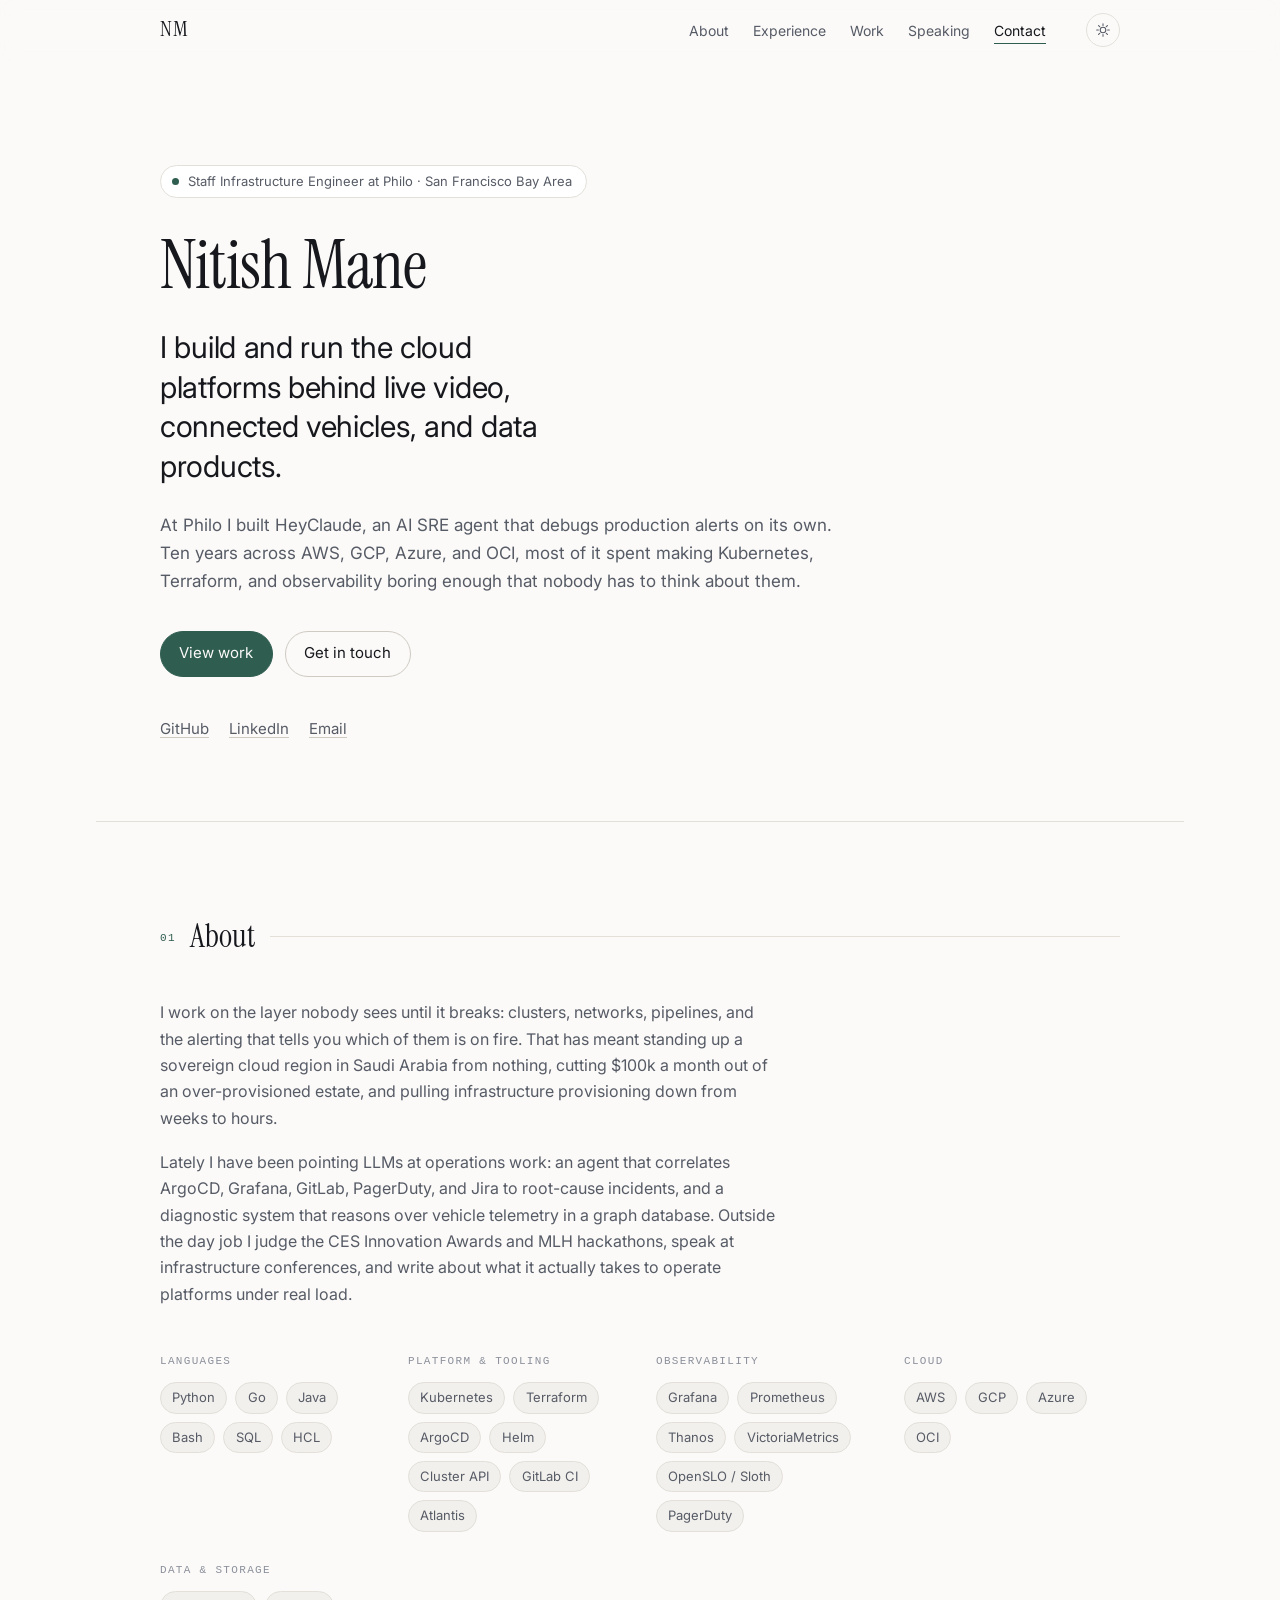
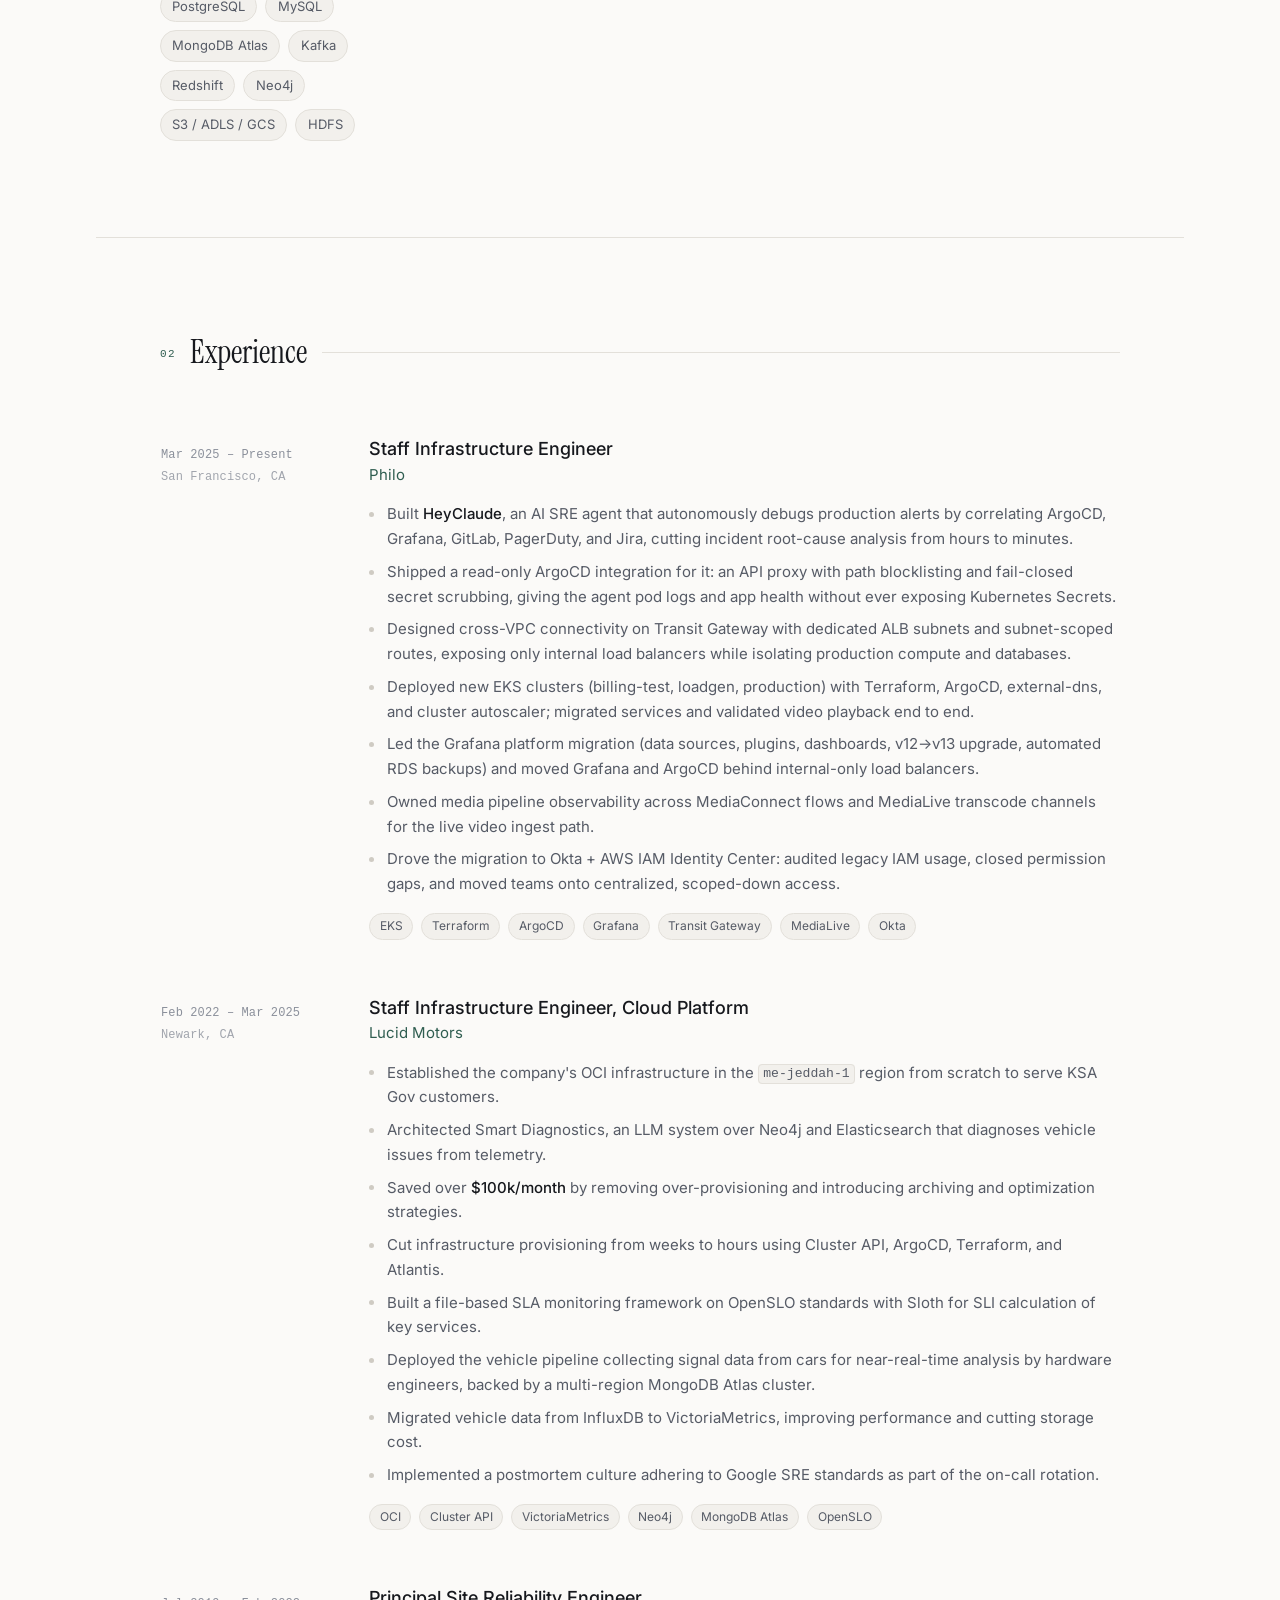
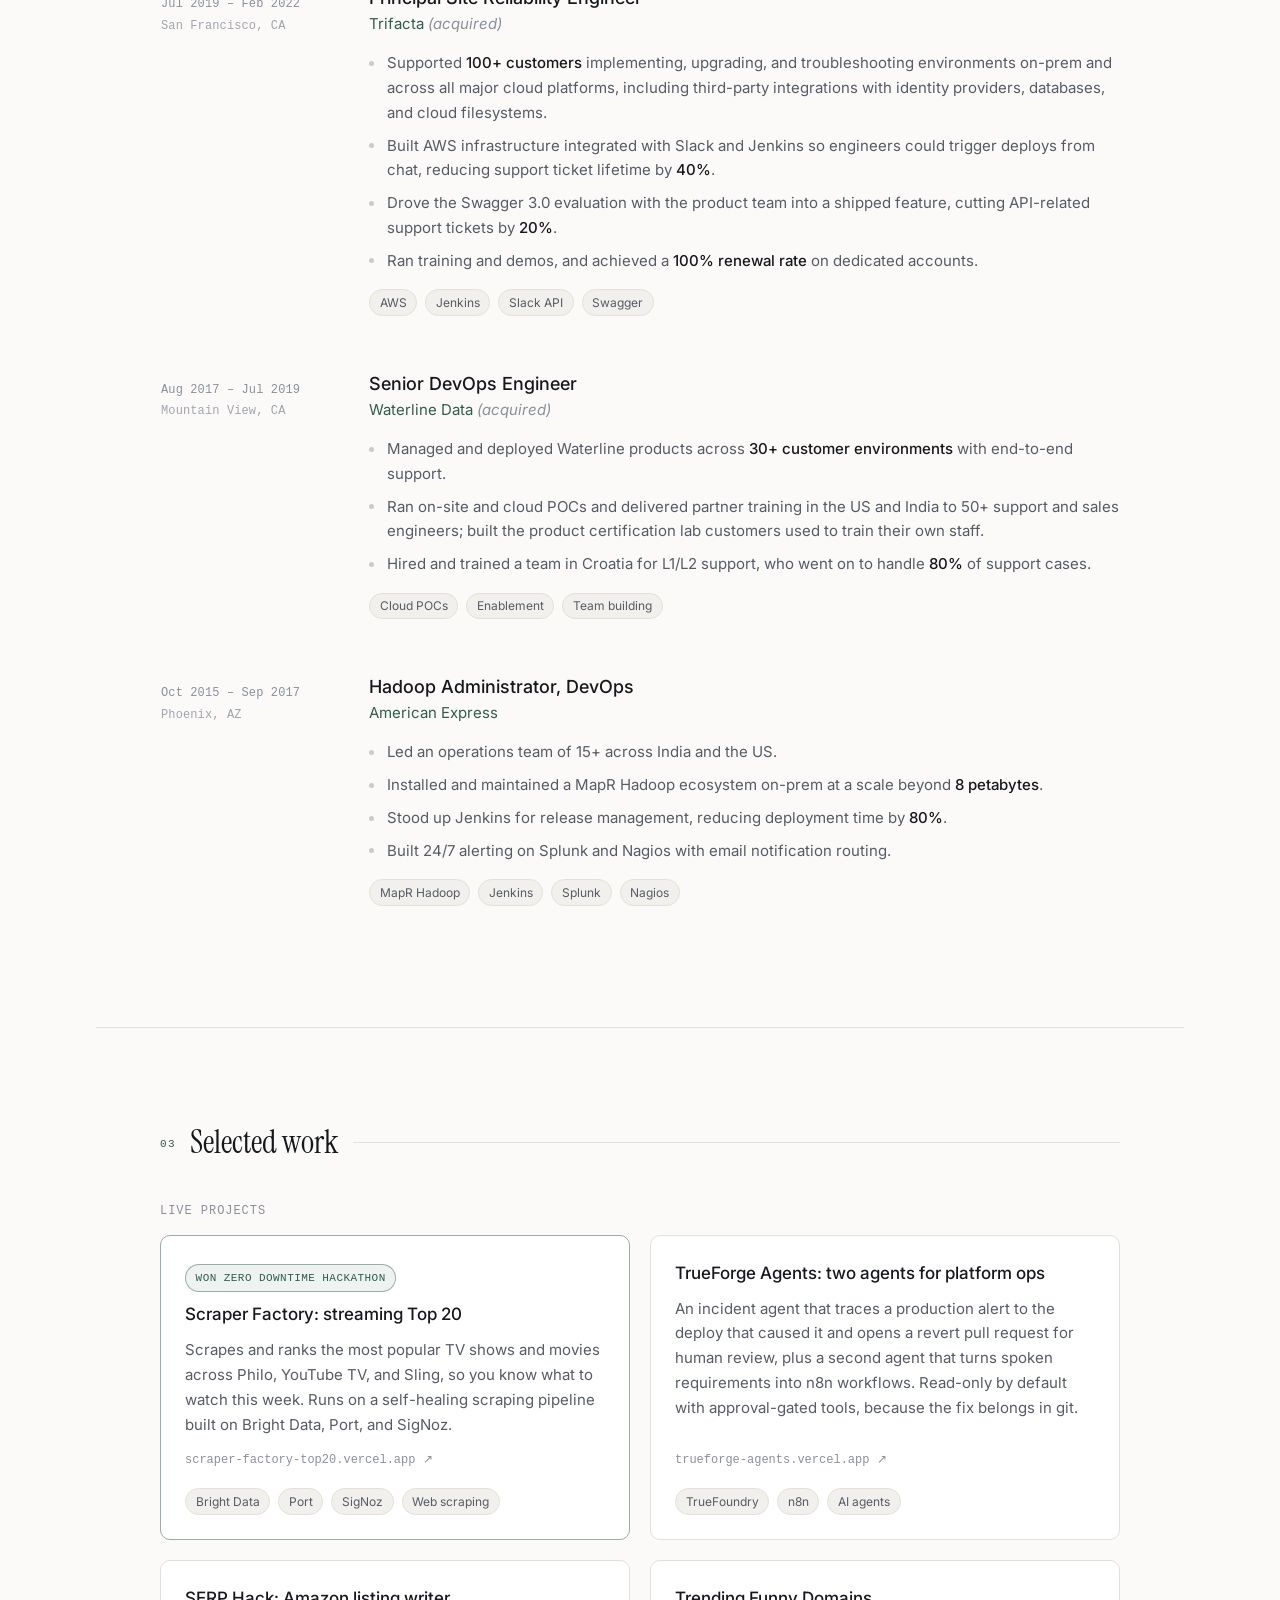
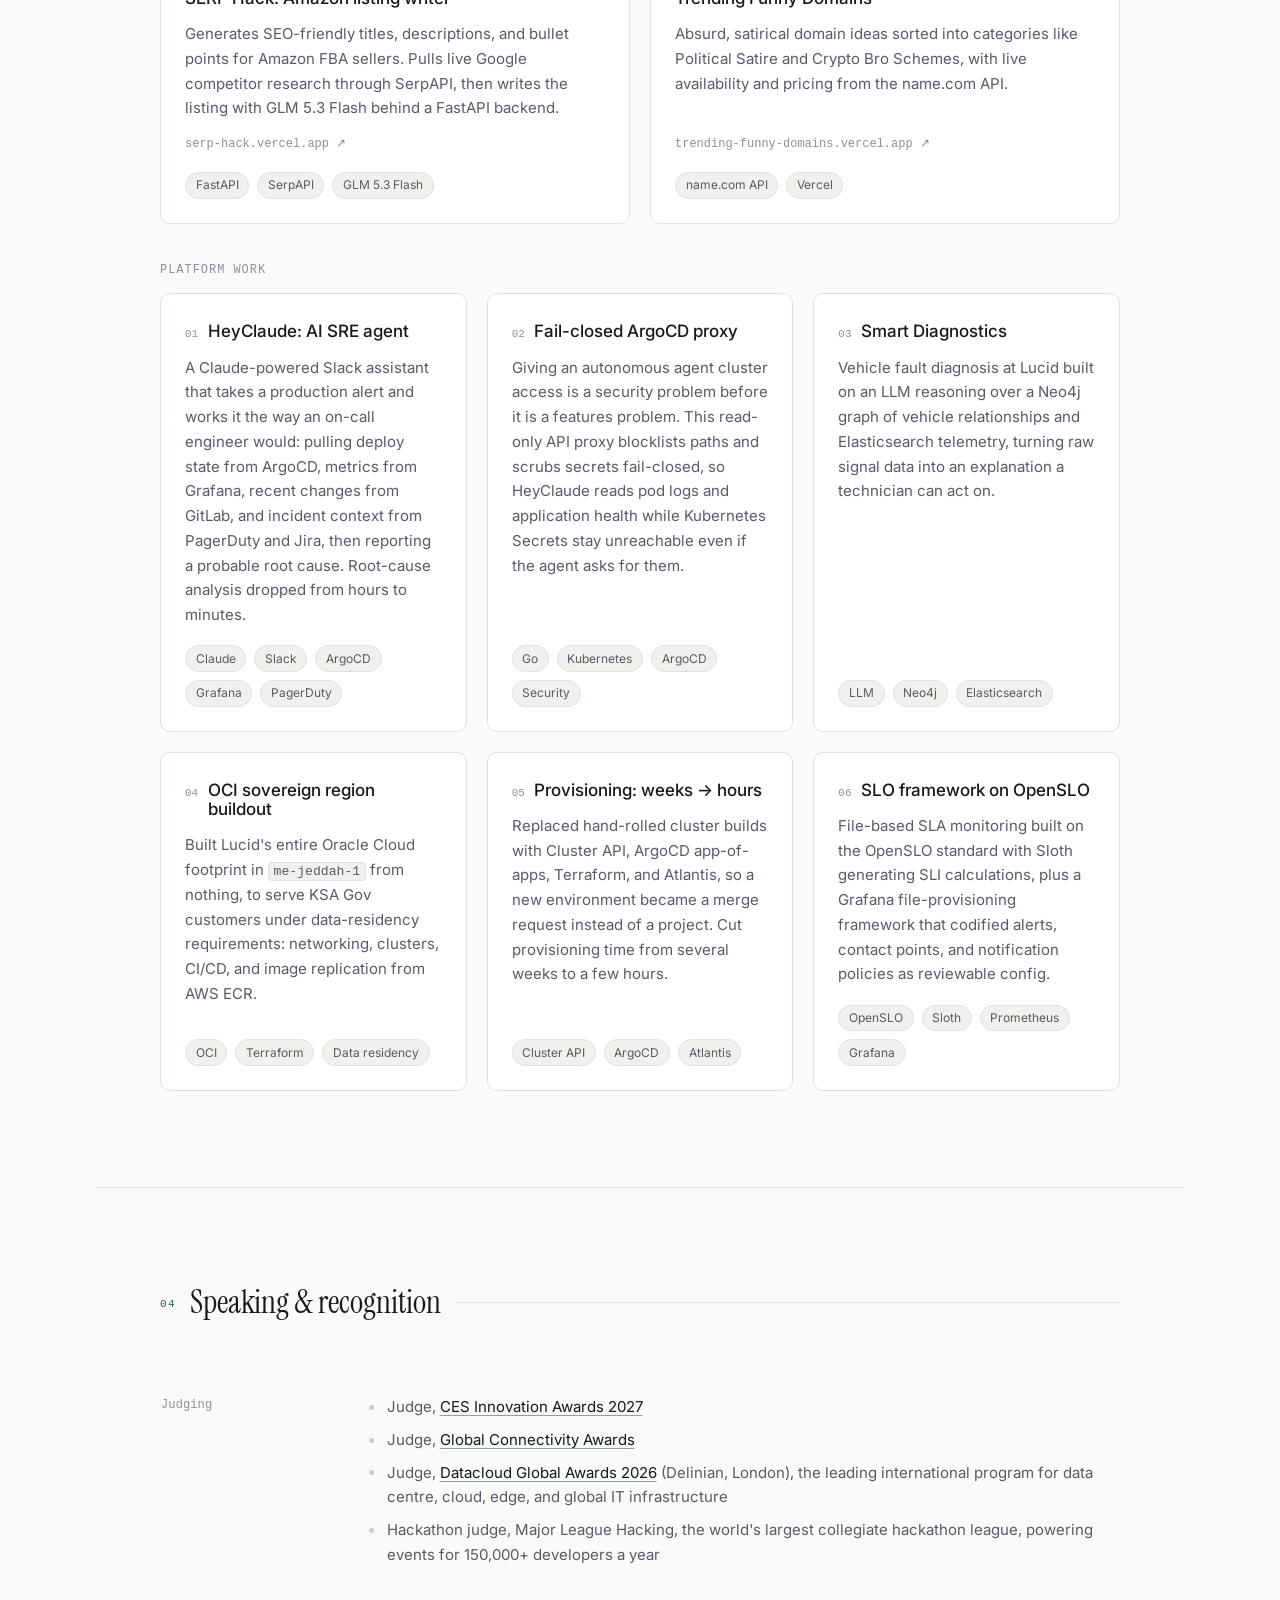
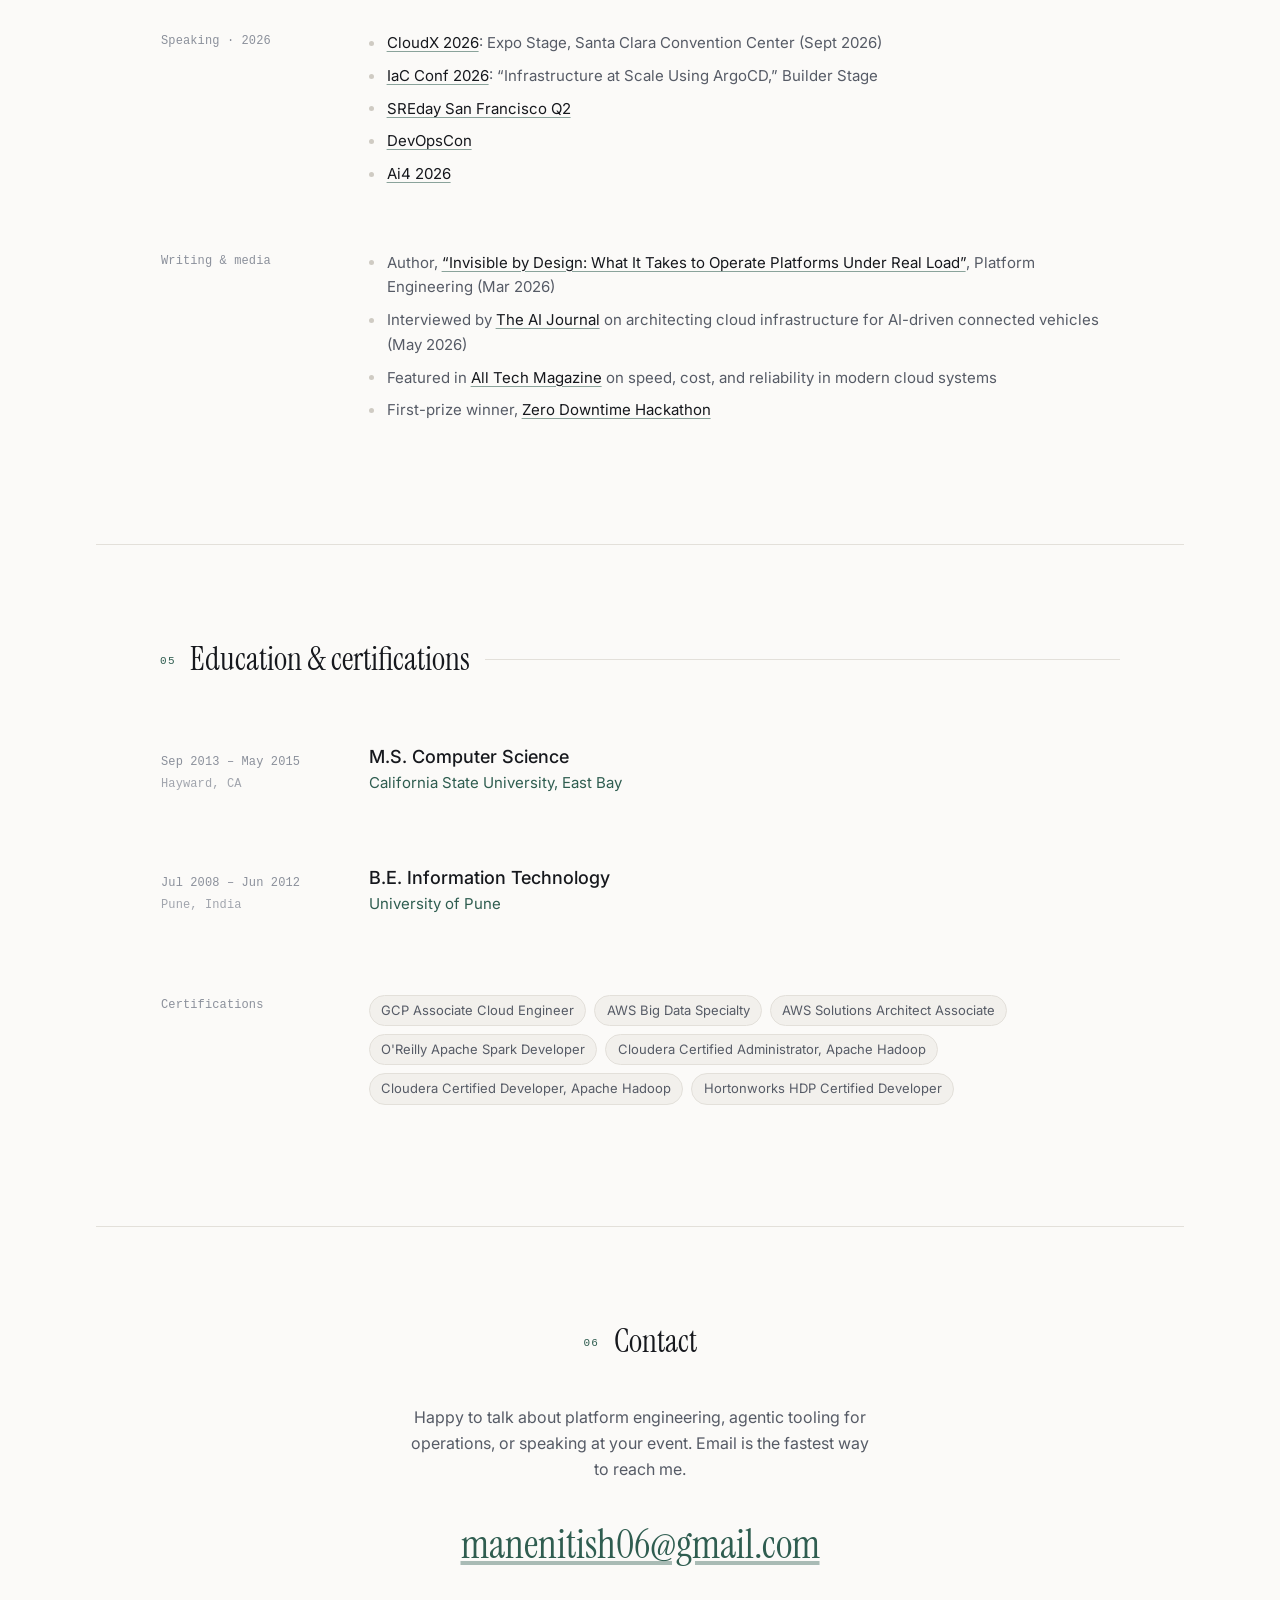
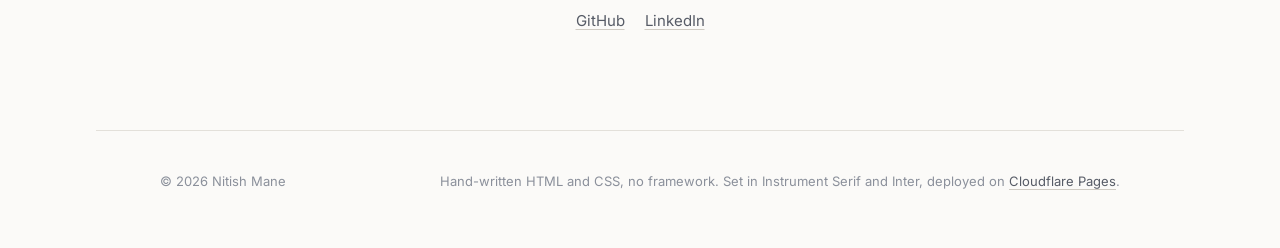
==== commit 80f69b02: "Highlight four live Vercel projects in Selected work Add a "Live projects" group above the platform " ====
--- a/index.html
+++ b/index.html
@@ -246,6 +246,57 @@
   <!-- ══ SELECTED WORK ══ -->
   <section id="work" class="section">
     <h2 class="section__title reveal"><span class="section__num">03</span> Selected work</h2>
+    <h3 class="work__label reveal">Live projects</h3>
+    <div class="cards cards--live">
+
+      <article class="card card--live card--featured reveal">
+        <p class="card__badge">Won Zero Downtime Hackathon</p>
+        <h3 class="card__title"><a class="card__link" href="https://scraper-factory-top20.vercel.app/">Scraper Factory: streaming Top 20</a></h3>
+        <p class="card__body">
+          Scrapes and ranks the most popular TV shows and movies across Philo, YouTube TV, and Sling,
+          so you know what to watch this week. Runs on a self-healing scraping pipeline built on
+          Bright Data, Port, and SigNoz.
+        </p>
+        <p class="card__url" aria-hidden="true">scraper-factory-top20.vercel.app ↗</p>
+        <ul class="tags tags--sm"><li>Bright Data</li><li>Port</li><li>SigNoz</li><li>Web scraping</li></ul>
+      </article>
+
+      <article class="card card--live reveal">
+        <h3 class="card__title"><a class="card__link" href="https://trueforge-agents.vercel.app/">TrueForge Agents: two agents for platform ops</a></h3>
+        <p class="card__body">
+          An incident agent that traces a production alert to the deploy that caused it and opens a
+          revert pull request for human review, plus a second agent that turns spoken requirements
+          into n8n workflows. Read-only by default with approval-gated tools, because the fix
+          belongs in git.
+        </p>
+        <p class="card__url" aria-hidden="true">trueforge-agents.vercel.app ↗</p>
+        <ul class="tags tags--sm"><li>TrueFoundry</li><li>n8n</li><li>AI agents</li></ul>
+      </article>
+
+      <article class="card card--live reveal">
+        <h3 class="card__title"><a class="card__link" href="https://serp-hack.vercel.app/">SERP Hack: Amazon listing writer</a></h3>
+        <p class="card__body">
+          Generates SEO-friendly titles, descriptions, and bullet points for Amazon FBA sellers.
+          Pulls live Google competitor research through SerpAPI, then writes the listing with
+          GLM 5.3 Flash behind a FastAPI backend.
+        </p>
+        <p class="card__url" aria-hidden="true">serp-hack.vercel.app ↗</p>
+        <ul class="tags tags--sm"><li>FastAPI</li><li>SerpAPI</li><li>GLM 5.3 Flash</li></ul>
+      </article>
+
+      <article class="card card--live reveal">
+        <h3 class="card__title"><a class="card__link" href="https://trending-funny-domains.vercel.app/">Trending Funny Domains</a></h3>
+        <p class="card__body">
+          Absurd, satirical domain ideas sorted into categories like Political Satire and Crypto Bro
+          Schemes, with live availability and pricing from the name.com API.
+        </p>
+        <p class="card__url" aria-hidden="true">trending-funny-domains.vercel.app ↗</p>
+        <ul class="tags tags--sm"><li>name.com API</li><li>Vercel</li></ul>
+      </article>
+
+    </div>
+
+    <h3 class="work__label reveal">Platform work</h3>
     <div class="cards">
 
       <article class="card reveal">
--- a/styles.css
+++ b/styles.css
@@ -341,6 +341,40 @@
 .card__body { color: var(--text-soft); font-size: .9375rem; }
 .card .tags { margin-top: auto; padding-top: .25rem; }
 
+/* Live projects sit above the platform work, wider and un-numbered. */
+.work__label {
+  font-family: var(--font-mono); font-size: .75rem; font-weight: 500;
+  text-transform: uppercase; letter-spacing: .08em;
+  color: var(--text-faint); margin: 0 0 1rem;
+}
+.cards + .work__label { margin-top: 2.5rem; }
+.cards--live { grid-template-columns: repeat(auto-fit, minmax(min(100%, 24rem), 1fr)); }
+/* Each .cards resets the counter, so the platform grid still starts at 01. */
+.card--live .card__title::before { content: none; }
+.card--featured { border-color: color-mix(in srgb, var(--accent) 40%, var(--line)); }
+.card__badge {
+  align-self: flex-start; margin: 0;
+  font-family: var(--font-mono); font-size: .6875rem; font-weight: 500;
+  letter-spacing: .04em; text-transform: uppercase;
+  padding: .25rem .6rem; border-radius: 999px;
+  color: var(--accent);
+  border: 1px solid color-mix(in srgb, var(--accent) 45%, transparent);
+  background: color-mix(in srgb, var(--accent) 8%, transparent);
+}
+/* The title link stretches over the whole card so it is one click target. */
+.card__link { color: inherit; text-decoration: none; }
+.card__link::after { content: ""; position: absolute; inset: 0; }
+.card__link:hover { color: var(--accent); }
+.card__link:focus-visible { outline: none; }
+.card--live:has(.card__link:focus-visible) { outline: 2px solid var(--accent); outline-offset: 3px; }
+.card__url {
+  font-family: var(--font-mono); font-size: .75rem; color: var(--text-faint);
+  margin: 0; transition: color .2s ease;
+}
+.card--live:hover .card__url { color: var(--accent); }
+.card--live .card__url { margin-top: auto; }
+.card--live .tags { margin-top: 0; }
+
 /* ── Contact ── */
 .section--contact { text-align: center; }
 .section--contact .section__title { justify-content: center; }
@@ -415,6 +449,8 @@
   .role { break-inside: avoid; page-break-inside: avoid; padding: 0; margin: 0 0 1rem; }
   .card { break-inside: avoid; page-break-inside: avoid; border-color: #ccc; }
   .card::before, .role:hover { display: none; }
+  .card__badge { color: #000; border-color: #999; background: none; }
+  .card__url { color: #555; }
   a { text-decoration: none; }
   .section__title::after { display: none; }
 }
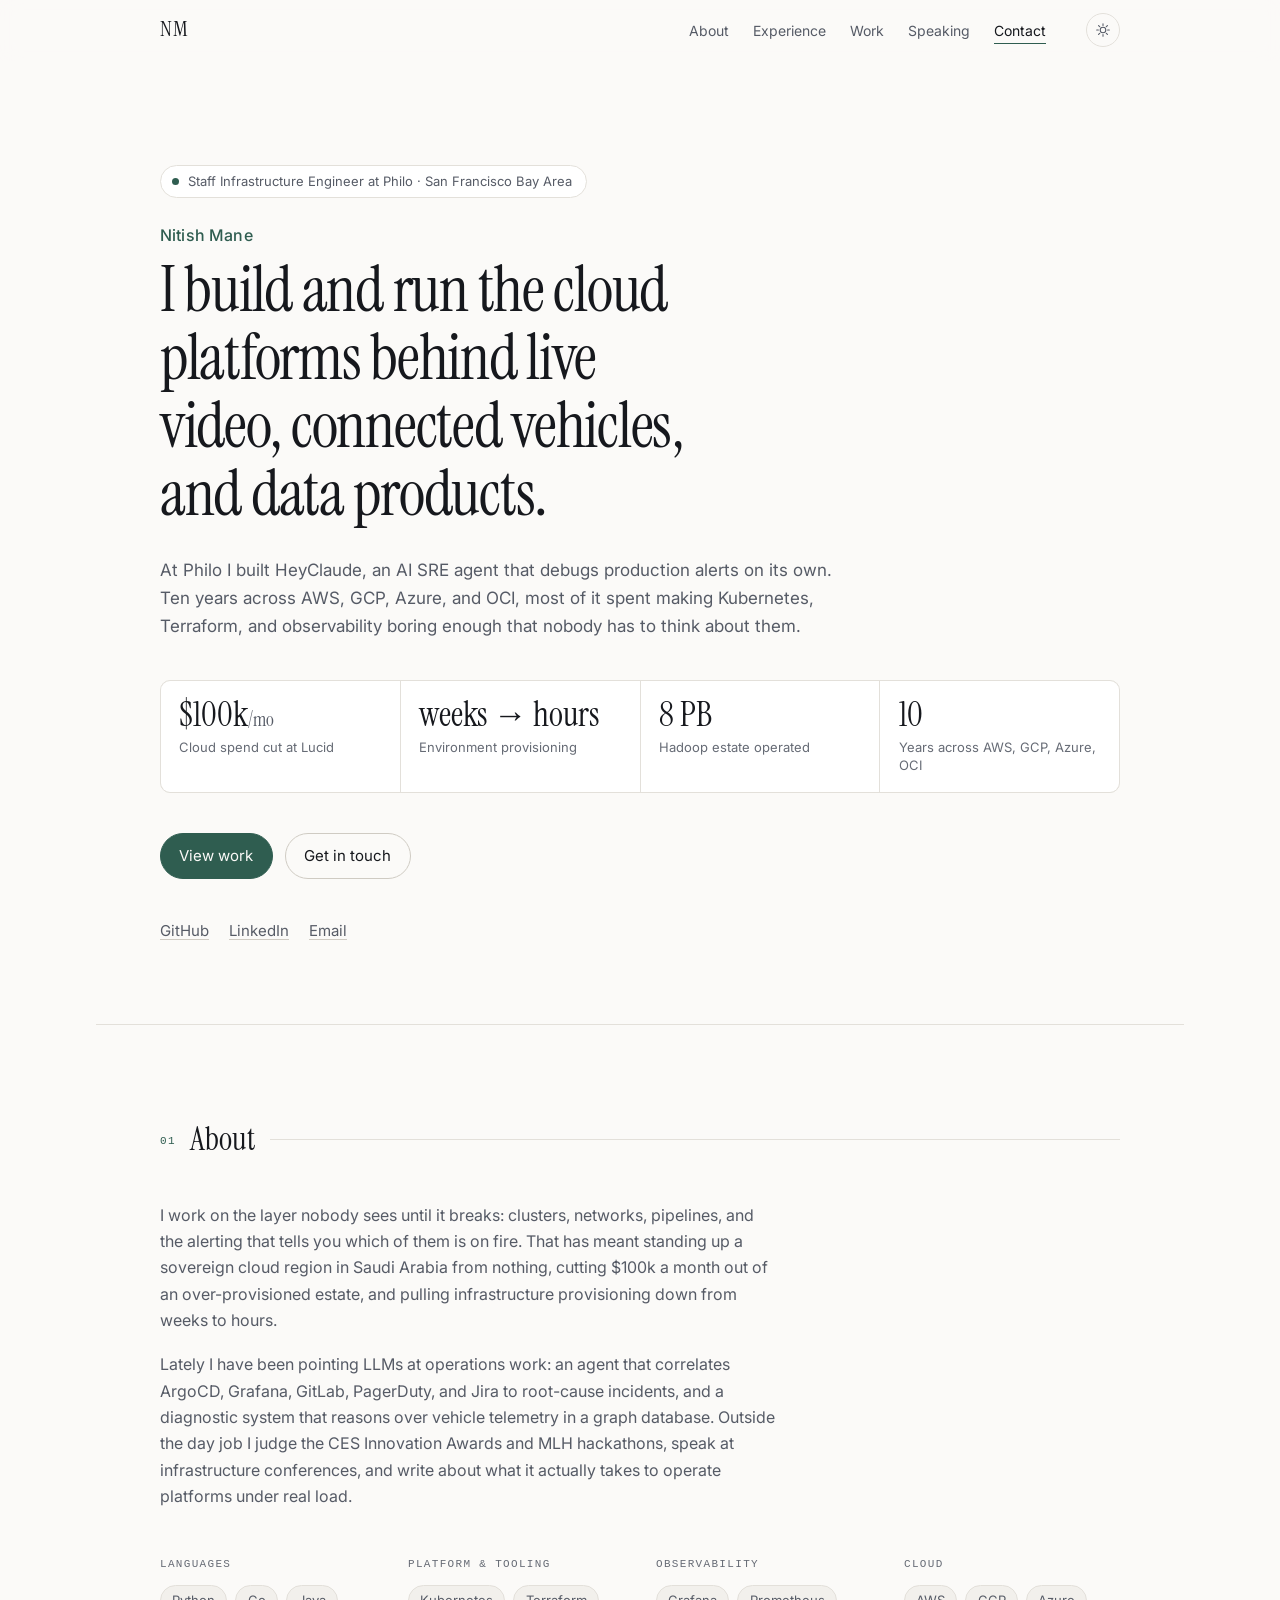
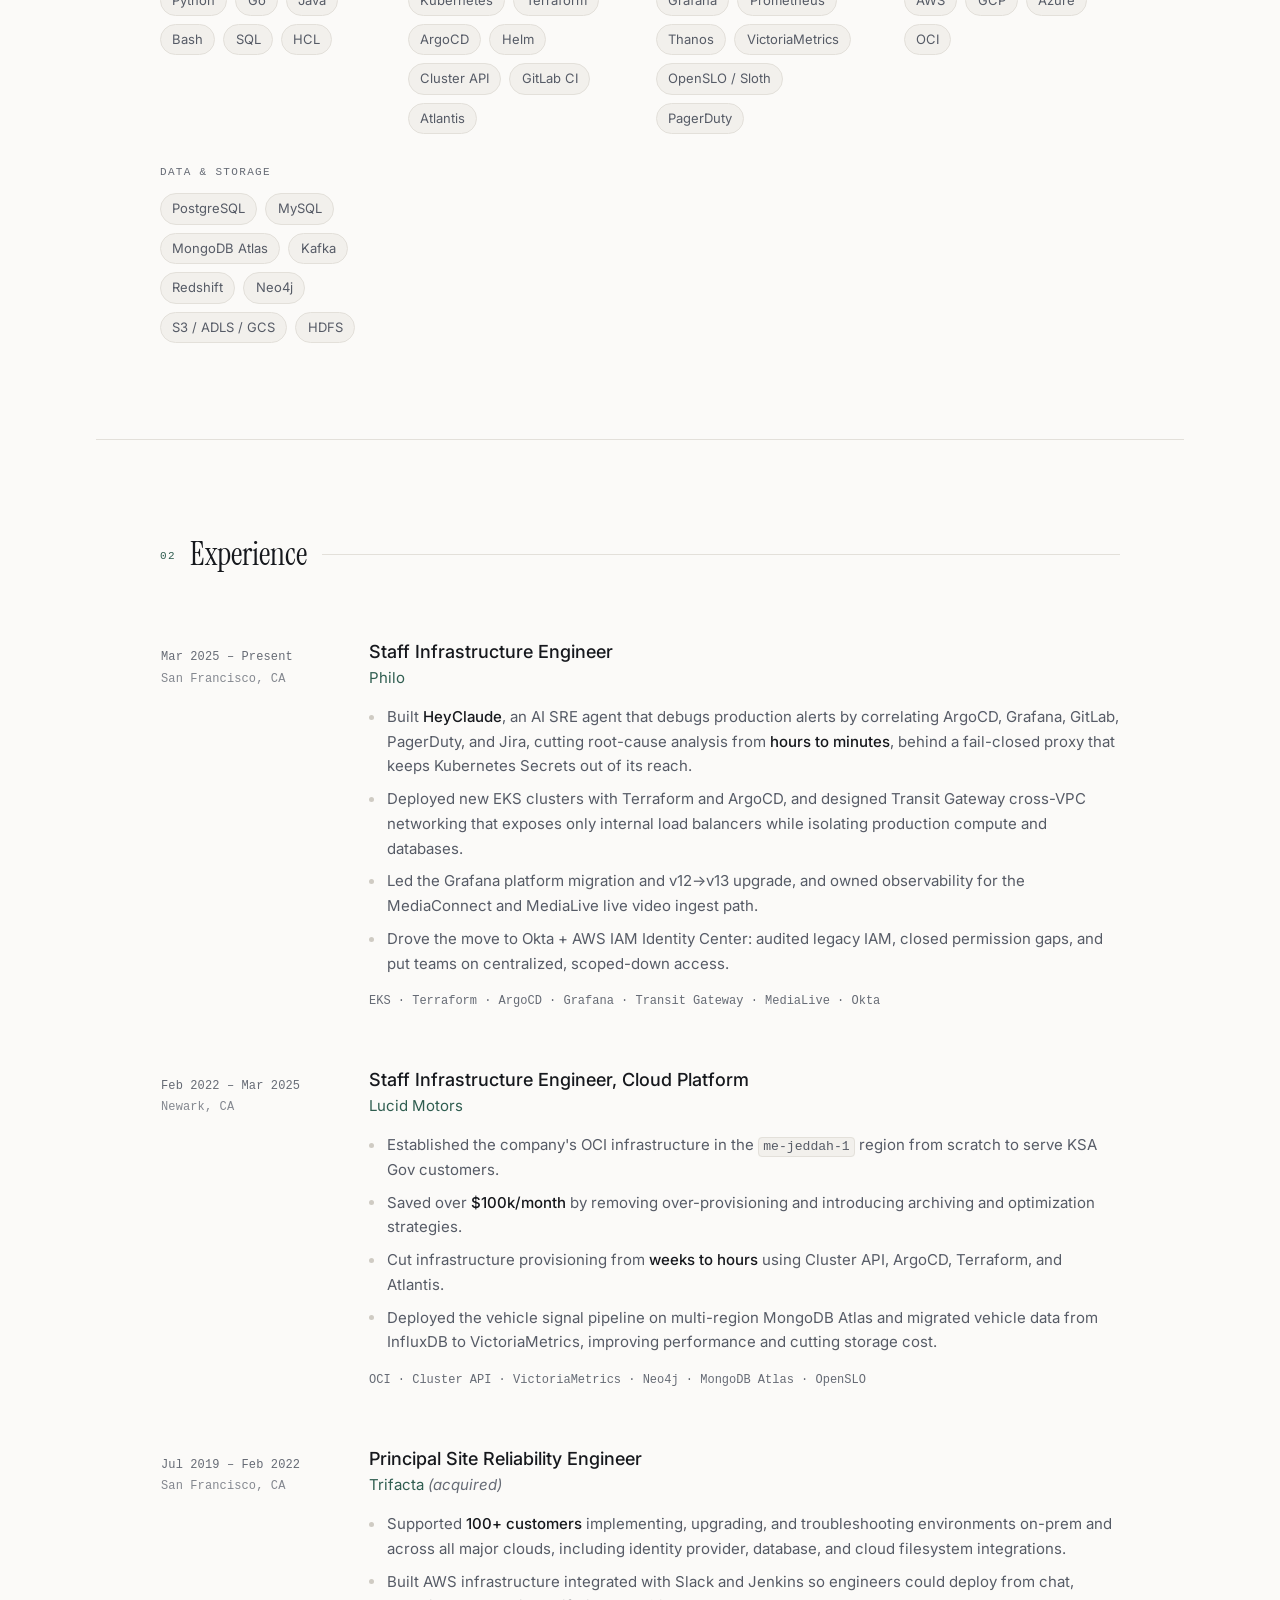
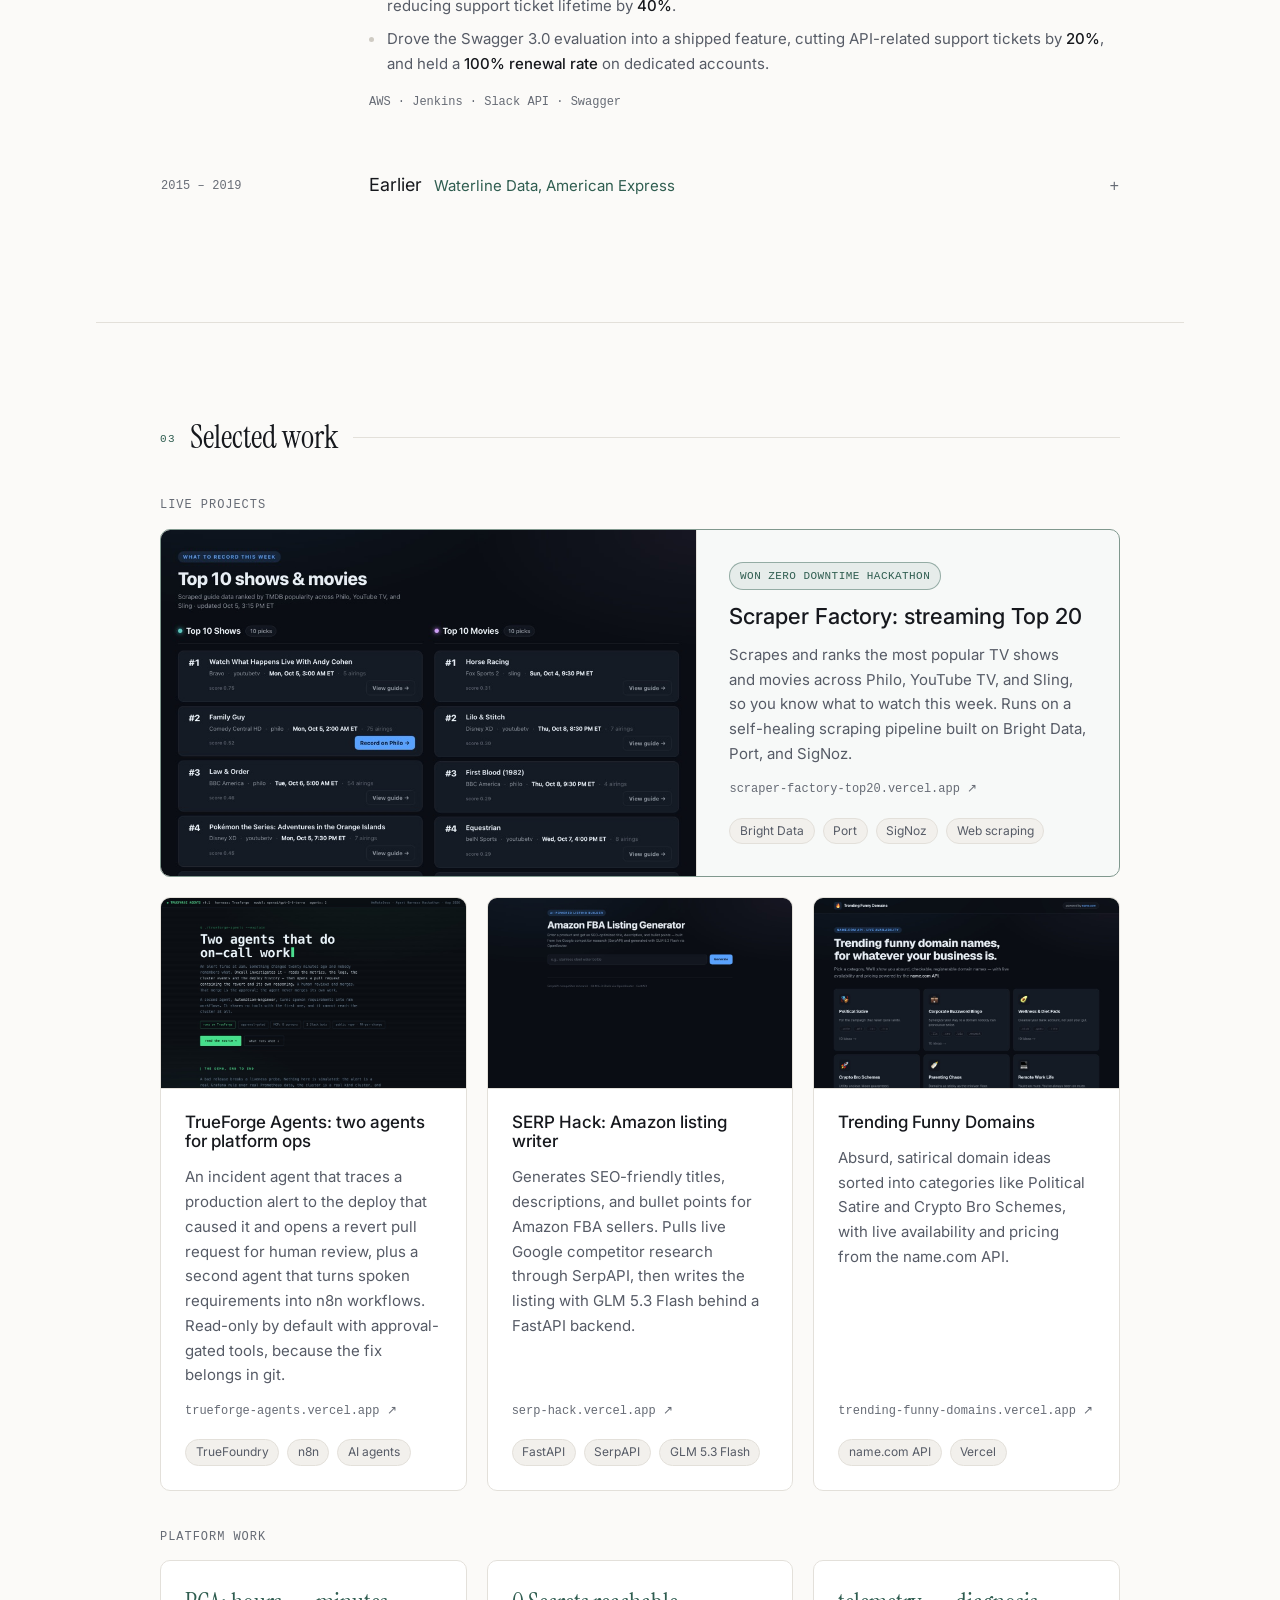
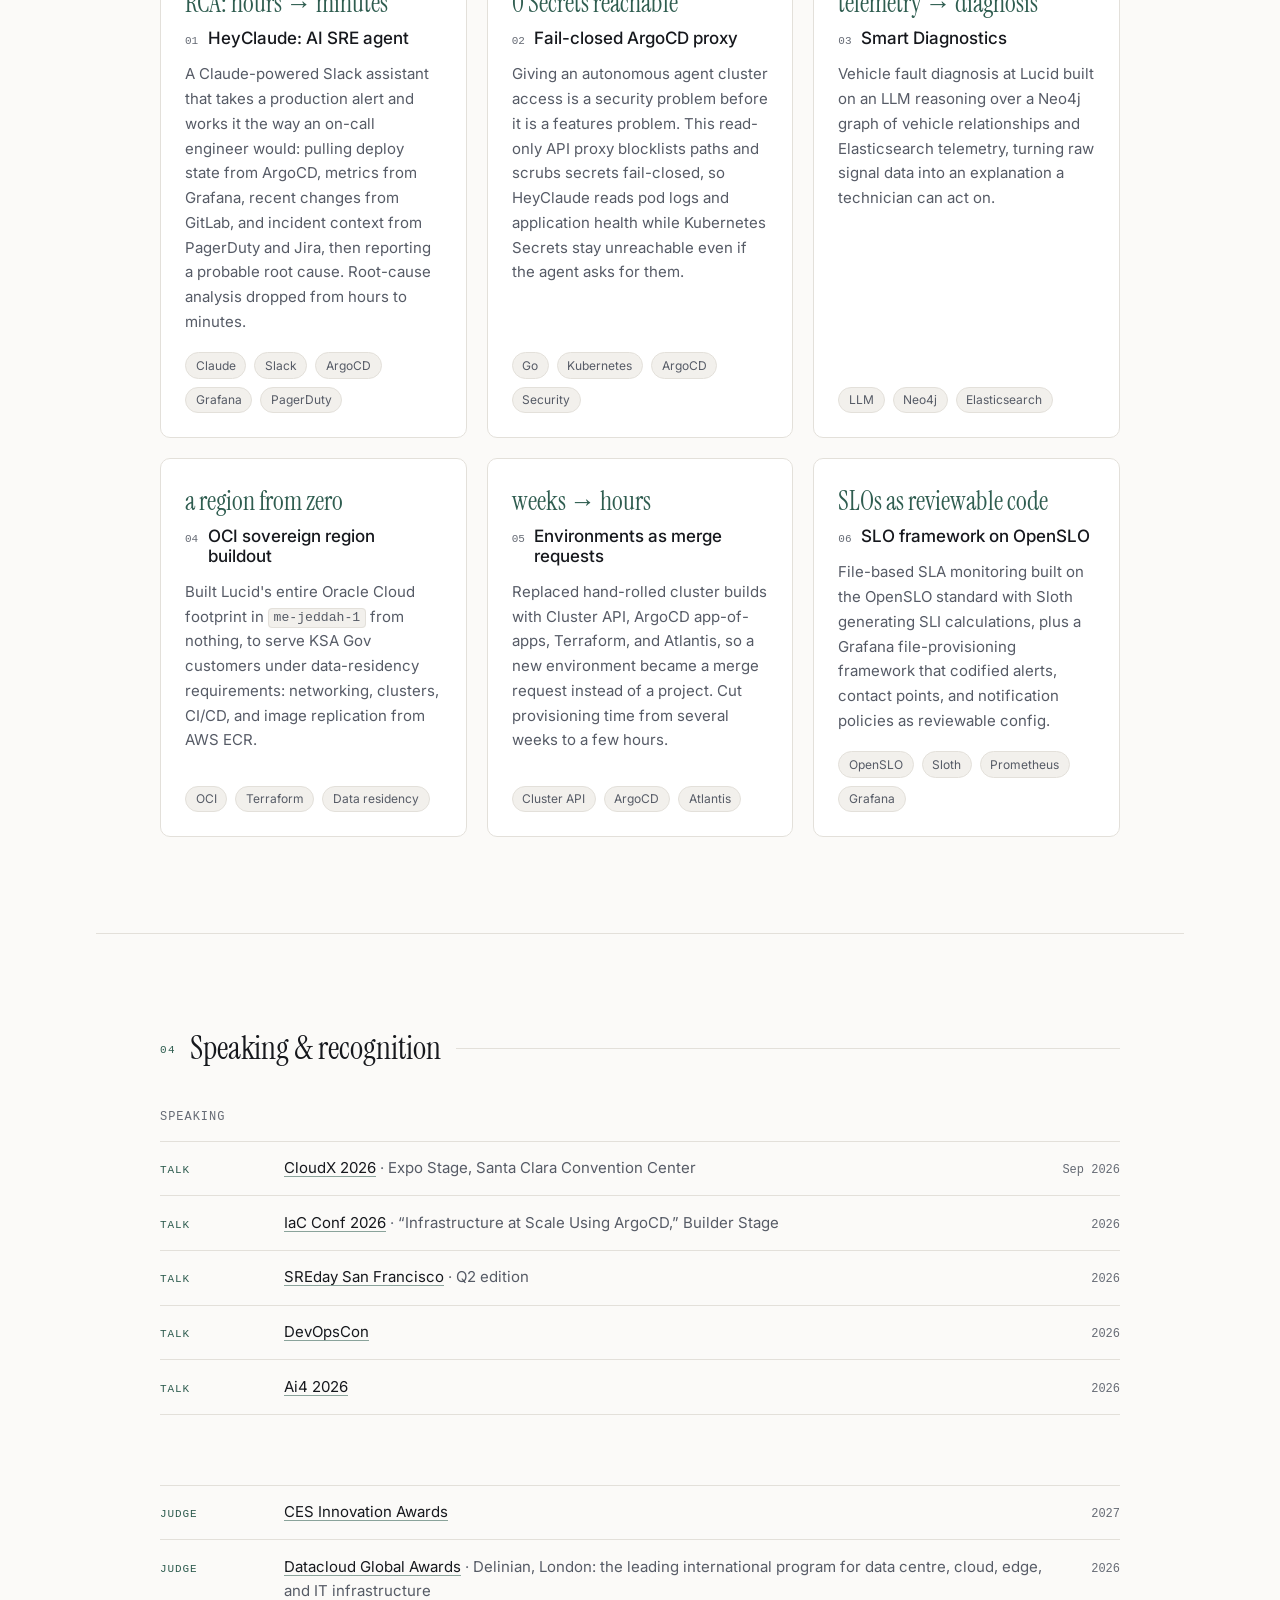
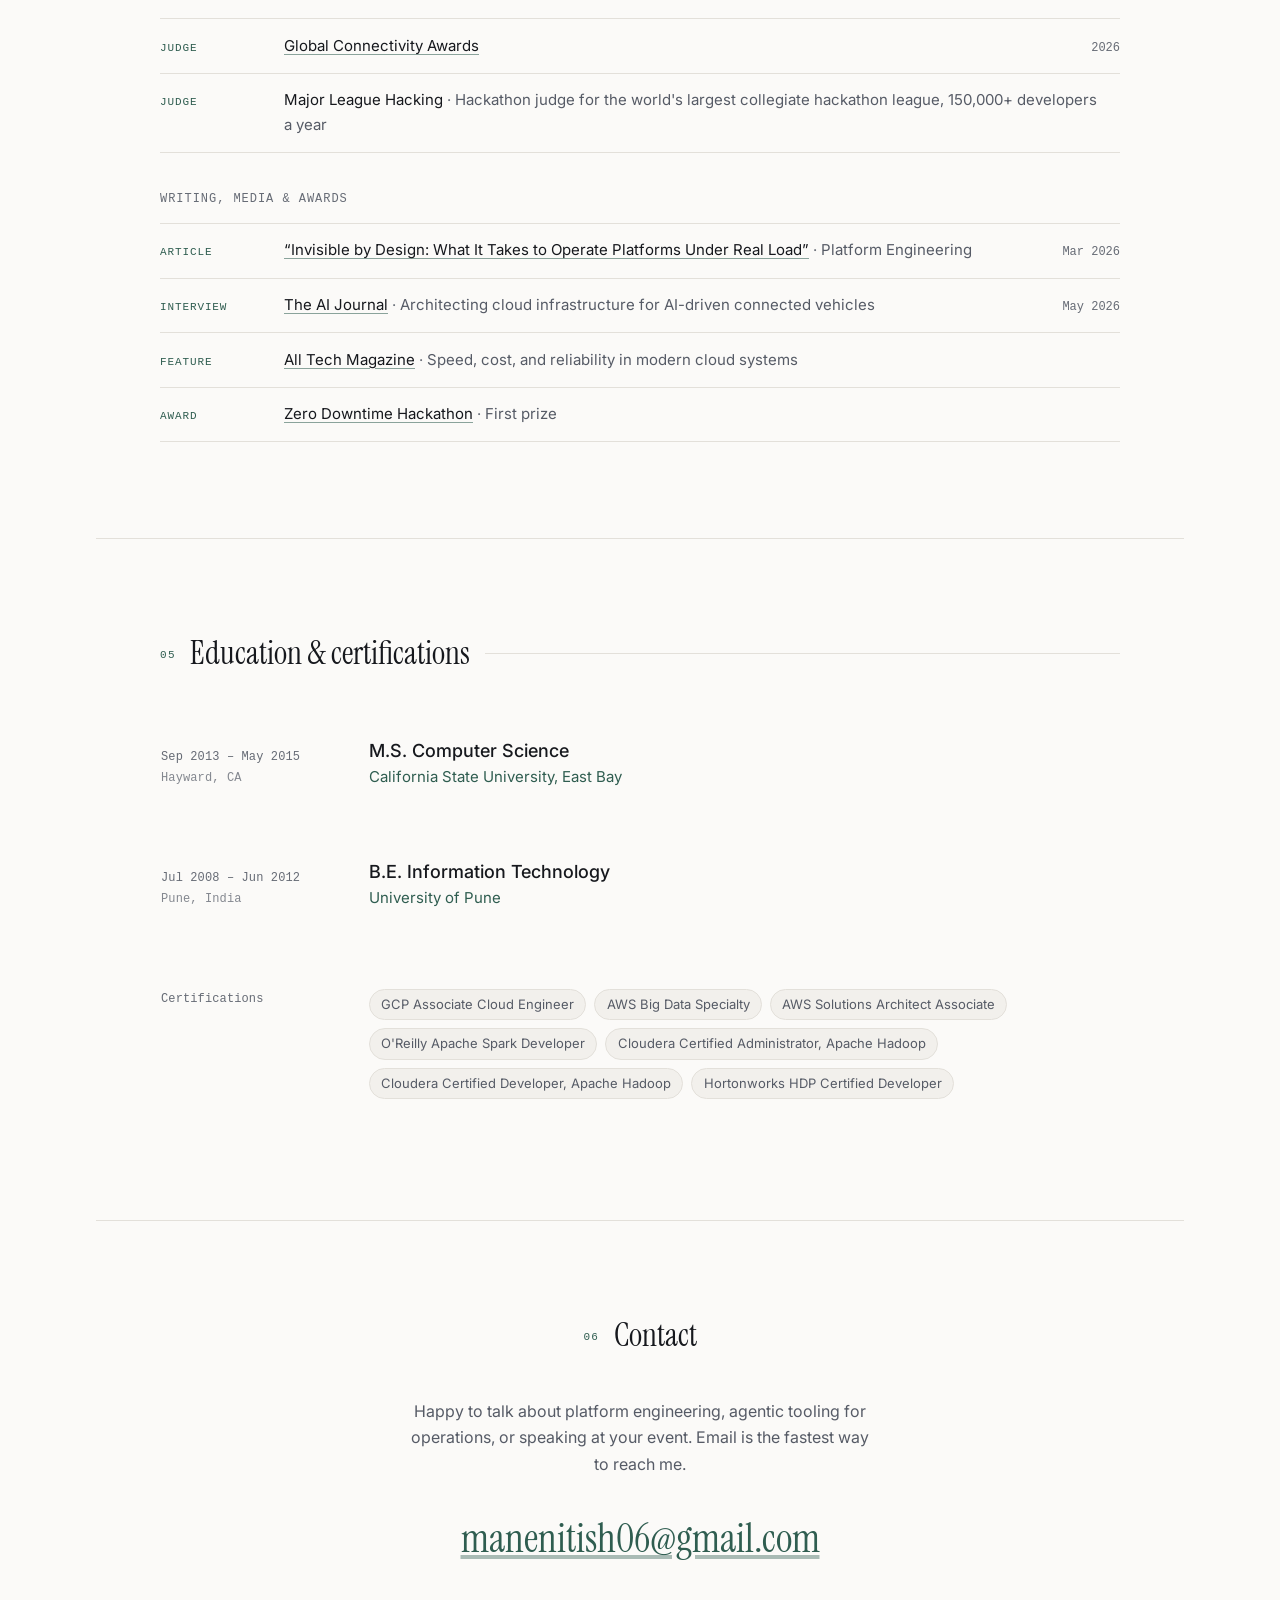
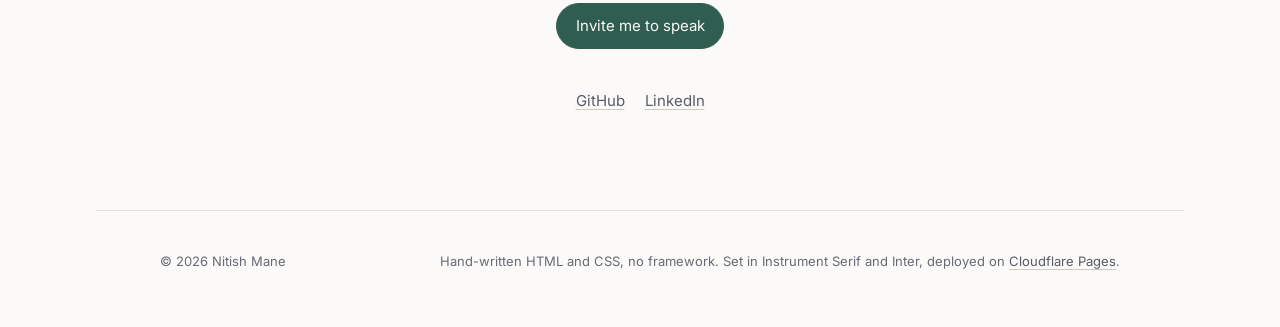
==== commit b0840a7e: "Design pass: statement-led hero, project screenshots, denser sections - Hero leads with the statemen" ====
--- a/index.html
+++ b/index.html
@@ -38,6 +38,9 @@
 </script>
 
 <script>
+  // Scroll-reveal styles only apply once we know JS is running, so a failed
+  // main.js leaves the page readable instead of blank.
+  document.documentElement.classList.add('js');
   // Set theme before first paint to avoid a flash of the wrong background.
   try {
     var t = localStorage.getItem('theme');
@@ -71,24 +74,30 @@
 
   <!-- ══ HERO ══ -->
   <section class="hero">
-    <p class="hero__status reveal">
+    <p class="hero__status">
       <span class="status-dot" aria-hidden="true"></span>
       Staff Infrastructure Engineer at Philo &middot; San Francisco Bay Area
     </p>
-    <h1 class="hero__title reveal">Nitish Mane</h1>
-    <p class="hero__statement reveal">
+    <h1 class="hero__title">Nitish Mane</h1>
+    <p class="hero__statement">
       I build and run the cloud platforms behind live video, connected vehicles, and data products.
     </p>
-    <p class="hero__lede reveal">
+    <p class="hero__lede">
       At Philo I built HeyClaude, an AI SRE agent that debugs production alerts on its own.
       Ten years across AWS, GCP, Azure, and OCI, most of it spent making Kubernetes, Terraform,
       and observability boring enough that nobody has to think about them.
     </p>
-    <div class="hero__actions reveal">
+    <dl class="stats">
+      <div class="stats__item"><dt>Cloud spend cut at Lucid</dt><dd>$100k<small>/mo</small></dd></div>
+      <div class="stats__item"><dt>Environment provisioning</dt><dd>weeks <span aria-label="to">→</span> hours</dd></div>
+      <div class="stats__item"><dt>Hadoop estate operated</dt><dd>8&nbsp;PB</dd></div>
+      <div class="stats__item"><dt>Years across AWS, GCP, Azure, OCI</dt><dd>10</dd></div>
+    </dl>
+    <div class="hero__actions">
       <a class="btn btn--primary" href="#work">View work</a>
       <a class="btn" href="#contact">Get in touch</a>
     </div>
-    <ul class="hero__links reveal">
+    <ul class="hero__links">
       <li><a href="https://github.com/Nitishmane">GitHub</a></li>
       <li><a href="https://www.linkedin.com/in/nitish-mane/">LinkedIn</a></li>
       <li><a href="mailto:manenitish06@gmail.com">Email</a></li>
@@ -161,17 +170,12 @@
           <h3 class="role__title">Staff Infrastructure Engineer</h3>
           <p class="role__org">Philo</p>
           <ul class="role__points">
-            <li>Built <strong>HeyClaude</strong>, an AI SRE agent that autonomously debugs production alerts by correlating ArgoCD, Grafana, GitLab, PagerDuty, and Jira, cutting incident root-cause analysis from hours to minutes.</li>
-            <li>Shipped a read-only ArgoCD integration for it: an API proxy with path blocklisting and fail-closed secret scrubbing, giving the agent pod logs and app health without ever exposing Kubernetes Secrets.</li>
-            <li>Designed cross-VPC connectivity on Transit Gateway with dedicated ALB subnets and subnet-scoped routes, exposing only internal load balancers while isolating production compute and databases.</li>
-            <li>Deployed new EKS clusters (billing-test, loadgen, production) with Terraform, ArgoCD, external-dns, and cluster autoscaler; migrated services and validated video playback end to end.</li>
-            <li>Led the Grafana platform migration (data sources, plugins, dashboards, v12→v13 upgrade, automated RDS backups) and moved Grafana and ArgoCD behind internal-only load balancers.</li>
-            <li>Owned media pipeline observability across MediaConnect flows and MediaLive transcode channels for the live video ingest path.</li>
-            <li>Drove the migration to Okta + AWS IAM Identity Center: audited legacy IAM usage, closed permission gaps, and moved teams onto centralized, scoped-down access.</li>
+            <li>Built <strong>HeyClaude</strong>, an AI SRE agent that debugs production alerts by correlating ArgoCD, Grafana, GitLab, PagerDuty, and Jira, cutting root-cause analysis from <strong>hours to minutes</strong>, behind a fail-closed proxy that keeps Kubernetes Secrets out of its reach.</li>
+            <li>Deployed new EKS clusters with Terraform and ArgoCD, and designed Transit Gateway cross-VPC networking that exposes only internal load balancers while isolating production compute and databases.</li>
+            <li>Led the Grafana platform migration and v12→v13 upgrade, and owned observability for the MediaConnect and MediaLive live video ingest path.</li>
+            <li>Drove the move to Okta + AWS IAM Identity Center: audited legacy IAM, closed permission gaps, and put teams on centralized, scoped-down access.</li>
           </ul>
-          <ul class="tags tags--sm">
-            <li>EKS</li><li>Terraform</li><li>ArgoCD</li><li>Grafana</li><li>Transit Gateway</li><li>MediaLive</li><li>Okta</li>
-          </ul>
+          <p class="role__stack">EKS · Terraform · ArgoCD · Grafana · Transit Gateway · MediaLive · Okta</p>
         </div>
       </li>
 
@@ -182,17 +186,11 @@
           <p class="role__org">Lucid Motors</p>
           <ul class="role__points">
             <li>Established the company's OCI infrastructure in the <code>me-jeddah-1</code> region from scratch to serve KSA Gov customers.</li>
-            <li>Architected Smart Diagnostics, an LLM system over Neo4j and Elasticsearch that diagnoses vehicle issues from telemetry.</li>
             <li>Saved over <strong>$100k/month</strong> by removing over-provisioning and introducing archiving and optimization strategies.</li>
-            <li>Cut infrastructure provisioning from weeks to hours using Cluster API, ArgoCD, Terraform, and Atlantis.</li>
-            <li>Built a file-based SLA monitoring framework on OpenSLO standards with Sloth for SLI calculation of key services.</li>
-            <li>Deployed the vehicle pipeline collecting signal data from cars for near-real-time analysis by hardware engineers, backed by a multi-region MongoDB Atlas cluster.</li>
-            <li>Migrated vehicle data from InfluxDB to VictoriaMetrics, improving performance and cutting storage cost.</li>
-            <li>Implemented a postmortem culture adhering to Google SRE standards as part of the on-call rotation.</li>
+            <li>Cut infrastructure provisioning from <strong>weeks to hours</strong> using Cluster API, ArgoCD, Terraform, and Atlantis.</li>
+            <li>Deployed the vehicle signal pipeline on multi-region MongoDB Atlas and migrated vehicle data from InfluxDB to VictoriaMetrics, improving performance and cutting storage cost.</li>
           </ul>
-          <ul class="tags tags--sm">
-            <li>OCI</li><li>Cluster API</li><li>VictoriaMetrics</li><li>Neo4j</li><li>MongoDB Atlas</li><li>OpenSLO</li>
-          </ul>
+          <p class="role__stack">OCI · Cluster API · VictoriaMetrics · Neo4j · MongoDB Atlas · OpenSLO</p>
         </div>
       </li>
 
@@ -202,42 +200,38 @@
           <h3 class="role__title">Principal Site Reliability Engineer</h3>
           <p class="role__org">Trifacta <span class="role__note">(acquired)</span></p>
           <ul class="role__points">
-            <li>Supported <strong>100+ customers</strong> implementing, upgrading, and troubleshooting environments on-prem and across all major cloud platforms, including third-party integrations with identity providers, databases, and cloud filesystems.</li>
-            <li>Built AWS infrastructure integrated with Slack and Jenkins so engineers could trigger deploys from chat, reducing support ticket lifetime by <strong>40%</strong>.</li>
-            <li>Drove the Swagger 3.0 evaluation with the product team into a shipped feature, cutting API-related support tickets by <strong>20%</strong>.</li>
-            <li>Ran training and demos, and achieved a <strong>100% renewal rate</strong> on dedicated accounts.</li>
+            <li>Supported <strong>100+ customers</strong> implementing, upgrading, and troubleshooting environments on-prem and across all major clouds, including identity provider, database, and cloud filesystem integrations.</li>
+            <li>Built AWS infrastructure integrated with Slack and Jenkins so engineers could deploy from chat, reducing support ticket lifetime by <strong>40%</strong>.</li>
+            <li>Drove the Swagger 3.0 evaluation into a shipped feature, cutting API-related support tickets by <strong>20%</strong>, and held a <strong>100% renewal rate</strong> on dedicated accounts.</li>
           </ul>
-          <ul class="tags tags--sm"><li>AWS</li><li>Jenkins</li><li>Slack API</li><li>Swagger</li></ul>
-        </div>
-      </li>
-
-      <li class="role reveal">
-        <div class="role__when">Aug 2017 – Jul 2019<br><span class="role__place">Mountain View, CA</span></div>
-        <div class="role__what">
-          <h3 class="role__title">Senior DevOps Engineer</h3>
-          <p class="role__org">Waterline Data <span class="role__note">(acquired)</span></p>
-          <ul class="role__points">
-            <li>Managed and deployed Waterline products across <strong>30+ customer environments</strong> with end-to-end support.</li>
-            <li>Ran on-site and cloud POCs and delivered partner training in the US and India to 50+ support and sales engineers; built the product certification lab customers used to train their own staff.</li>
-            <li>Hired and trained a team in Croatia for L1/L2 support, who went on to handle <strong>80%</strong> of support cases.</li>
-          </ul>
-          <ul class="tags tags--sm"><li>Cloud POCs</li><li>Enablement</li><li>Team building</li></ul>
-        </div>
-      </li>
-
-      <li class="role reveal">
-        <div class="role__when">Oct 2015 – Sep 2017<br><span class="role__place">Phoenix, AZ</span></div>
-        <div class="role__what">
-          <h3 class="role__title">Hadoop Administrator, DevOps</h3>
-          <p class="role__org">American Express</p>
-          <ul class="role__points">
-            <li>Led an operations team of 15+ across India and the US.</li>
-            <li>Installed and maintained a MapR Hadoop ecosystem on-prem at a scale beyond <strong>8 petabytes</strong>.</li>
-            <li>Stood up Jenkins for release management, reducing deployment time by <strong>80%</strong>.</li>
-            <li>Built 24/7 alerting on Splunk and Nagios with email notification routing.</li>
-          </ul>
-          <ul class="tags tags--sm"><li>MapR Hadoop</li><li>Jenkins</li><li>Splunk</li><li>Nagios</li></ul>
-        </div>
+          <p class="role__stack">AWS · Jenkins · Slack API · Swagger</p>
+        </div>
+      </li>
+
+      <li class="role role--earlier reveal">
+        <div class="role__when">2015 – 2019</div>
+        <details class="role__what earlier">
+          <summary>
+            <span class="role__title">Earlier</span>
+            <span class="earlier__orgs">Waterline Data, American Express</span>
+          </summary>
+          <div class="earlier__body">
+            <div class="earlier__role">
+              <p class="earlier__head"><strong>Senior DevOps Engineer</strong>, Waterline Data <span class="role__note">(acquired)</span> <span class="earlier__when">Aug 2017 – Jul 2019 · Mountain View, CA</span></p>
+              <ul class="role__points">
+                <li>Deployed and supported Waterline products across <strong>30+ customer environments</strong>; trained 50+ support and sales engineers in the US and India and built the product certification lab.</li>
+                <li>Hired and trained an L1/L2 support team in Croatia that went on to handle <strong>80%</strong> of support cases.</li>
+              </ul>
+            </div>
+            <div class="earlier__role">
+              <p class="earlier__head"><strong>Hadoop Administrator, DevOps</strong>, American Express <span class="earlier__when">Oct 2015 – Sep 2017 · Phoenix, AZ</span></p>
+              <ul class="role__points">
+                <li>Led an operations team of 15+ across India and the US, running a MapR Hadoop estate beyond <strong>8 petabytes</strong>.</li>
+                <li>Stood up Jenkins release management, cutting deployment time by <strong>80%</strong>, and built 24/7 alerting on Splunk and Nagios.</li>
+              </ul>
+            </div>
+          </div>
+        </details>
       </li>
 
     </ol>
@@ -250,48 +244,60 @@
     <div class="cards cards--live">
 
       <article class="card card--live card--featured reveal">
-        <p class="card__badge">Won Zero Downtime Hackathon</p>
-        <h3 class="card__title"><a class="card__link" href="https://scraper-factory-top20.vercel.app/">Scraper Factory: streaming Top 20</a></h3>
-        <p class="card__body">
-          Scrapes and ranks the most popular TV shows and movies across Philo, YouTube TV, and Sling,
-          so you know what to watch this week. Runs on a self-healing scraping pipeline built on
-          Bright Data, Port, and SigNoz.
-        </p>
-        <p class="card__url" aria-hidden="true">scraper-factory-top20.vercel.app ↗</p>
-        <ul class="tags tags--sm"><li>Bright Data</li><li>Port</li><li>SigNoz</li><li>Web scraping</li></ul>
+        <img class="card__shot" src="/assets/work/scraper-factory-top20.jpg" alt="" width="960" height="600" loading="lazy" decoding="async">
+        <div class="card__content">
+          <p class="card__badge">Won Zero Downtime Hackathon</p>
+          <h3 class="card__title"><a class="card__link" href="https://scraper-factory-top20.vercel.app/">Scraper Factory: streaming Top 20</a></h3>
+          <p class="card__body">
+            Scrapes and ranks the most popular TV shows and movies across Philo, YouTube TV, and Sling,
+            so you know what to watch this week. Runs on a self-healing scraping pipeline built on
+            Bright Data, Port, and SigNoz.
+          </p>
+          <p class="card__url" aria-hidden="true">scraper-factory-top20.vercel.app ↗</p>
+          <ul class="tags tags--sm"><li>Bright Data</li><li>Port</li><li>SigNoz</li><li>Web scraping</li></ul>
+        </div>
       </article>
 
       <article class="card card--live reveal">
-        <h3 class="card__title"><a class="card__link" href="https://trueforge-agents.vercel.app/">TrueForge Agents: two agents for platform ops</a></h3>
-        <p class="card__body">
-          An incident agent that traces a production alert to the deploy that caused it and opens a
-          revert pull request for human review, plus a second agent that turns spoken requirements
-          into n8n workflows. Read-only by default with approval-gated tools, because the fix
-          belongs in git.
-        </p>
-        <p class="card__url" aria-hidden="true">trueforge-agents.vercel.app ↗</p>
-        <ul class="tags tags--sm"><li>TrueFoundry</li><li>n8n</li><li>AI agents</li></ul>
+        <img class="card__shot" src="/assets/work/trueforge-agents.jpg" alt="" width="960" height="600" loading="lazy" decoding="async">
+        <div class="card__content">
+          <h3 class="card__title"><a class="card__link" href="https://trueforge-agents.vercel.app/">TrueForge Agents: two agents for platform ops</a></h3>
+          <p class="card__body">
+            An incident agent that traces a production alert to the deploy that caused it and opens a
+            revert pull request for human review, plus a second agent that turns spoken requirements
+            into n8n workflows. Read-only by default with approval-gated tools, because the fix
+            belongs in git.
+          </p>
+          <p class="card__url" aria-hidden="true">trueforge-agents.vercel.app ↗</p>
+          <ul class="tags tags--sm"><li>TrueFoundry</li><li>n8n</li><li>AI agents</li></ul>
+        </div>
       </article>
 
       <article class="card card--live reveal">
-        <h3 class="card__title"><a class="card__link" href="https://serp-hack.vercel.app/">SERP Hack: Amazon listing writer</a></h3>
-        <p class="card__body">
-          Generates SEO-friendly titles, descriptions, and bullet points for Amazon FBA sellers.
-          Pulls live Google competitor research through SerpAPI, then writes the listing with
-          GLM 5.3 Flash behind a FastAPI backend.
-        </p>
-        <p class="card__url" aria-hidden="true">serp-hack.vercel.app ↗</p>
-        <ul class="tags tags--sm"><li>FastAPI</li><li>SerpAPI</li><li>GLM 5.3 Flash</li></ul>
+        <img class="card__shot" src="/assets/work/serp-hack.jpg" alt="" width="960" height="600" loading="lazy" decoding="async">
+        <div class="card__content">
+          <h3 class="card__title"><a class="card__link" href="https://serp-hack.vercel.app/">SERP Hack: Amazon listing writer</a></h3>
+          <p class="card__body">
+            Generates SEO-friendly titles, descriptions, and bullet points for Amazon FBA sellers.
+            Pulls live Google competitor research through SerpAPI, then writes the listing with
+            GLM 5.3 Flash behind a FastAPI backend.
+          </p>
+          <p class="card__url" aria-hidden="true">serp-hack.vercel.app ↗</p>
+          <ul class="tags tags--sm"><li>FastAPI</li><li>SerpAPI</li><li>GLM 5.3 Flash</li></ul>
+        </div>
       </article>
 
       <article class="card card--live reveal">
-        <h3 class="card__title"><a class="card__link" href="https://trending-funny-domains.vercel.app/">Trending Funny Domains</a></h3>
-        <p class="card__body">
-          Absurd, satirical domain ideas sorted into categories like Political Satire and Crypto Bro
-          Schemes, with live availability and pricing from the name.com API.
-        </p>
-        <p class="card__url" aria-hidden="true">trending-funny-domains.vercel.app ↗</p>
-        <ul class="tags tags--sm"><li>name.com API</li><li>Vercel</li></ul>
+        <img class="card__shot" src="/assets/work/trending-funny-domains.jpg" alt="" width="960" height="600" loading="lazy" decoding="async">
+        <div class="card__content">
+          <h3 class="card__title"><a class="card__link" href="https://trending-funny-domains.vercel.app/">Trending Funny Domains</a></h3>
+          <p class="card__body">
+            Absurd, satirical domain ideas sorted into categories like Political Satire and Crypto Bro
+            Schemes, with live availability and pricing from the name.com API.
+          </p>
+          <p class="card__url" aria-hidden="true">trending-funny-domains.vercel.app ↗</p>
+          <ul class="tags tags--sm"><li>name.com API</li><li>Vercel</li></ul>
+        </div>
       </article>
 
     </div>
@@ -300,6 +306,7 @@
     <div class="cards">
 
       <article class="card reveal">
+        <p class="card__metric">RCA: hours → minutes</p>
         <h3 class="card__title">HeyClaude: AI SRE agent</h3>
         <p class="card__body">
           A Claude-powered Slack assistant that takes a production alert and works it the way an
@@ -311,6 +318,7 @@
       </article>
 
       <article class="card reveal">
+        <p class="card__metric">0 Secrets reachable</p>
         <h3 class="card__title">Fail-closed ArgoCD proxy</h3>
         <p class="card__body">
           Giving an autonomous agent cluster access is a security problem before it is a features
@@ -322,6 +330,7 @@
       </article>
 
       <article class="card reveal">
+        <p class="card__metric">telemetry → diagnosis</p>
         <h3 class="card__title">Smart Diagnostics</h3>
         <p class="card__body">
           Vehicle fault diagnosis at Lucid built on an LLM reasoning over a Neo4j graph of vehicle
@@ -332,6 +341,7 @@
       </article>
 
       <article class="card reveal">
+        <p class="card__metric">a region from zero</p>
         <h3 class="card__title">OCI sovereign region buildout</h3>
         <p class="card__body">
           Built Lucid's entire Oracle Cloud footprint in <code>me-jeddah-1</code> from nothing, to
@@ -342,7 +352,8 @@
       </article>
 
       <article class="card reveal">
-        <h3 class="card__title">Provisioning: weeks → hours</h3>
+        <p class="card__metric">weeks → hours</p>
+        <h3 class="card__title">Environments as merge requests</h3>
         <p class="card__body">
           Replaced hand-rolled cluster builds with Cluster API, ArgoCD app-of-apps, Terraform, and
           Atlantis, so a new environment became a merge request instead of a project. Cut
@@ -352,6 +363,7 @@
       </article>
 
       <article class="card reveal">
+        <p class="card__metric">SLOs as reviewable code</p>
         <h3 class="card__title">SLO framework on OpenSLO</h3>
         <p class="card__body">
           File-based SLA monitoring built on the OpenSLO standard with Sloth generating SLI
@@ -367,46 +379,82 @@
   <!-- ══ SPEAKING & RECOGNITION ══ -->
   <section id="speaking" class="section">
     <h2 class="section__title reveal"><span class="section__num">04</span> Speaking &amp; recognition</h2>
-    <ol class="timeline">
-
-      <li class="role reveal">
-        <div class="role__when">Judging</div>
-        <div class="role__what">
-          <ul class="role__points">
-            <li>Judge, <a href="https://www.ces.tech/ces-innovation-awards/official-rules-of-the-ces-innovation-awards-2027-program/">CES Innovation Awards 2027</a></li>
-            <li>Judge, <a href="https://globalconnectivityawards.com/2026-judges">Global Connectivity Awards</a></li>
-            <li>Judge, <a href="https://awards.datacloudglobalcongress.com/speakers/nitish-mane">Datacloud Global Awards 2026</a> (Delinian, London), the leading international program for data centre, cloud, edge, and global IT infrastructure</li>
-            <li>Hackathon judge, Major League Hacking, the world's largest collegiate hackathon league, powering events for 150,000+ developers a year</li>
-          </ul>
-        </div>
-      </li>
-
-      <li class="role reveal">
-        <div class="role__when">Speaking · 2026</div>
-        <div class="role__what">
-          <ul class="role__points">
-            <li><a href="https://cloudxconf.com">CloudX 2026</a>: Expo Stage, Santa Clara Convention Center (Sept 2026)</li>
-            <li><a href="https://www.iacconf.com/iacconf-2026-rebrand">IaC Conf 2026</a>: “Infrastructure at Scale Using ArgoCD,” Builder Stage</li>
-            <li><a href="https://sreday.com/2026-san-francisco-q2/">SREday San Francisco Q2</a></li>
-            <li><a href="https://devopscon.io/speaker/nitish-mane/">DevOpsCon</a></li>
-            <li><a href="https://ai4.io/speakers/">Ai4 2026</a></li>
-          </ul>
-        </div>
-      </li>
-
-      <li class="role reveal">
-        <div class="role__when">Writing &amp; media</div>
-        <div class="role__what">
-          <ul class="role__points">
-            <li>Author, <a href="https://platformengineering.com/features/invisible-by-design-what-it-takes-to-operate-platforms-under-real-load/">“Invisible by Design: What It Takes to Operate Platforms Under Real Load”</a>, Platform Engineering (Mar 2026)</li>
-            <li>Interviewed by <a href="https://aijourn.com/nitish-mane-on-architecting-cloud-infrastructure-for-ai-driven-connected-vehicles/">The AI Journal</a> on architecting cloud infrastructure for AI-driven connected vehicles (May 2026)</li>
-            <li>Featured in <a href="https://alltechmagazine.com/nitish-mane-on-speed-cost-reliability-in-modern-cloud-systems/">All Tech Magazine</a> on speed, cost, and reliability in modern cloud systems</li>
-            <li>First-prize winner, <a href="https://luma.com/zero-downtime">Zero Downtime Hackathon</a></li>
-          </ul>
-        </div>
-      </li>
-
-    </ol>
+    <h3 class="work__label reveal">Speaking</h3>
+    <ul class="entries reveal">
+      <li class="entry">
+        <span class="entry__kind">Talk</span>
+        <span class="entry__main"><a href="https://cloudxconf.com">CloudX 2026</a> <span class="entry__meta">Expo Stage, Santa Clara Convention Center</span></span>
+        <span class="entry__when">Sep 2026</span>
+      </li>
+      <li class="entry">
+        <span class="entry__kind">Talk</span>
+        <span class="entry__main"><a href="https://www.iacconf.com/iacconf-2026-rebrand">IaC Conf 2026</a> <span class="entry__meta">“Infrastructure at Scale Using ArgoCD,” Builder Stage</span></span>
+        <span class="entry__when">2026</span>
+      </li>
+      <li class="entry">
+        <span class="entry__kind">Talk</span>
+        <span class="entry__main"><a href="https://sreday.com/2026-san-francisco-q2/">SREday San Francisco</a> <span class="entry__meta">Q2 edition</span></span>
+        <span class="entry__when">2026</span>
+      </li>
+      <li class="entry">
+        <span class="entry__kind">Talk</span>
+        <span class="entry__main"><a href="https://devopscon.io/speaker/nitish-mane/">DevOpsCon</a></span>
+        <span class="entry__when">2026</span>
+      </li>
+      <li class="entry">
+        <span class="entry__kind">Talk</span>
+        <span class="entry__main"><a href="https://ai4.io/speakers/">Ai4 2026</a></span>
+        <span class="entry__when">2026</span>
+      </li>
+    </ul>
+
+    <h3 class="work__label reveal">Judging</h3>
+    <ul class="entries reveal">
+      <li class="entry">
+        <span class="entry__kind">Judge</span>
+        <span class="entry__main"><a href="https://www.ces.tech/ces-innovation-awards/official-rules-of-the-ces-innovation-awards-2027-program/">CES Innovation Awards</a></span>
+        <span class="entry__when">2027</span>
+      </li>
+      <li class="entry">
+        <span class="entry__kind">Judge</span>
+        <span class="entry__main"><a href="https://awards.datacloudglobalcongress.com/speakers/nitish-mane">Datacloud Global Awards</a> <span class="entry__meta">Delinian, London: the leading international program for data centre, cloud, edge, and IT infrastructure</span></span>
+        <span class="entry__when">2026</span>
+      </li>
+      <li class="entry">
+        <span class="entry__kind">Judge</span>
+        <span class="entry__main"><a href="https://globalconnectivityawards.com/2026-judges">Global Connectivity Awards</a></span>
+        <span class="entry__when">2026</span>
+      </li>
+      <li class="entry">
+        <span class="entry__kind">Judge</span>
+        <span class="entry__main">Major League Hacking <span class="entry__meta">Hackathon judge for the world's largest collegiate hackathon league, 150,000+ developers a year</span></span>
+        <span class="entry__when"></span>
+      </li>
+    </ul>
+
+    <h3 class="work__label reveal">Writing, media &amp; awards</h3>
+    <ul class="entries reveal">
+      <li class="entry">
+        <span class="entry__kind">Article</span>
+        <span class="entry__main"><a href="https://platformengineering.com/features/invisible-by-design-what-it-takes-to-operate-platforms-under-real-load/">“Invisible by Design: What It Takes to Operate Platforms Under Real Load”</a> <span class="entry__meta">Platform Engineering</span></span>
+        <span class="entry__when">Mar 2026</span>
+      </li>
+      <li class="entry">
+        <span class="entry__kind">Interview</span>
+        <span class="entry__main"><a href="https://aijourn.com/nitish-mane-on-architecting-cloud-infrastructure-for-ai-driven-connected-vehicles/">The AI Journal</a> <span class="entry__meta">Architecting cloud infrastructure for AI-driven connected vehicles</span></span>
+        <span class="entry__when">May 2026</span>
+      </li>
+      <li class="entry">
+        <span class="entry__kind">Feature</span>
+        <span class="entry__main"><a href="https://alltechmagazine.com/nitish-mane-on-speed-cost-reliability-in-modern-cloud-systems/">All Tech Magazine</a> <span class="entry__meta">Speed, cost, and reliability in modern cloud systems</span></span>
+        <span class="entry__when"></span>
+      </li>
+      <li class="entry">
+        <span class="entry__kind">Award</span>
+        <span class="entry__main"><a href="https://luma.com/zero-downtime">Zero Downtime Hackathon</a> <span class="entry__meta">First prize</span></span>
+        <span class="entry__when"></span>
+      </li>
+    </ul>
   </section>
 
   <!-- ══ EDUCATION & CERTIFICATIONS ══ -->
@@ -456,6 +504,9 @@
       your event. Email is the fastest way to reach me.
     </p>
     <a class="contact__mail reveal" href="mailto:manenitish06@gmail.com">manenitish06@gmail.com</a>
+    <div class="hero__actions contact__actions reveal">
+      <a class="btn btn--primary" href="mailto:manenitish06@gmail.com?subject=Speaking%20invitation">Invite me to speak</a>
+    </div>
     <ul class="hero__links reveal">
       <li><a href="https://github.com/Nitishmane">GitHub</a></li>
       <li><a href="https://www.linkedin.com/in/nitish-mane/">LinkedIn</a></li>
--- a/styles.css
+++ b/styles.css
@@ -12,7 +12,7 @@
   --bg-hover:    #f6f4f0;
   --text:        #16181d;
   --text-soft:   #565b66;
-  --text-faint:  #8b909b;
+  --text-faint:  #666b75;
   --line:        #e3e0da;
   --line-strong: #cfcbc3;
   --accent:      #2f5d50;
@@ -39,7 +39,7 @@
     --bg-hover:    #191c21;
     --text:        #eceef2;
     --text-soft:   #a2a8b4;
-    --text-faint:  #6e747f;
+    --text-faint:  #8a909b;
     --line:        #24272d;
     --line-strong: #363a42;
     --accent:      #7fd1b9;
@@ -55,7 +55,7 @@
   --bg-hover:    #191c21;
   --text:        #eceef2;
   --text-soft:   #a2a8b4;
-  --text-faint:  #6e747f;
+  --text-faint:  #8a909b;
   --line:        #24272d;
   --line-strong: #363a42;
   --accent:      #7fd1b9;
@@ -192,24 +192,56 @@
   100% { box-shadow: 0 0 0 0 transparent; }
 }
 .hero__title {
-  font-family: var(--font-serif);
-  font-size: clamp(2.5rem, 7vw, 4.25rem);
-  font-weight: 400; letter-spacing: -.015em;
-  margin-bottom: 1.5rem;
+  font-family: var(--font-sans);
+  font-size: 1rem; font-weight: 500; letter-spacing: .01em;
+  color: var(--accent);
+  margin-bottom: .75rem;
 }
 /* The claim, not the name, is what a visitor should read first. */
 .hero__statement {
-  max-width: 22ch;
-  font-size: clamp(1.375rem, 3.2vw, 1.875rem);
-  line-height: 1.32; letter-spacing: -.01em;
-  margin-bottom: 1.5rem;
+  max-width: 19ch;
+  font-family: var(--font-serif);
+  font-size: clamp(2.25rem, 6.2vw, 4rem);
+  line-height: 1.06; letter-spacing: -.02em;
+  margin-bottom: 1.75rem;
 }
 .hero__lede {
   max-width: var(--measure);
   font-size: clamp(1rem, 1.4vw, 1.0625rem);
   color: var(--text-soft);
-  margin-bottom: 2.25rem;
-}
+  margin-bottom: 2.5rem;
+}
+
+/* Proof row: the numbers that are otherwise buried in bullet points. */
+.stats {
+  display: grid; gap: 1px; margin: 0 0 2.5rem;
+  grid-template-columns: repeat(4, 1fr);
+  background: var(--line);
+  border: 1px solid var(--line); border-radius: var(--radius);
+  overflow: hidden;
+}
+.stats__item {
+  display: flex; flex-direction: column-reverse; justify-content: flex-end; gap: .35rem;
+  padding: 1rem 1.15rem 1.1rem;
+  background: var(--bg-raised);
+}
+.stats dt { font-size: .8125rem; line-height: 1.4; color: var(--text-faint); }
+.stats dd {
+  margin: 0;
+  font-family: var(--font-serif); font-size: clamp(1.625rem, 3vw, 2.125rem);
+  line-height: 1.05; color: var(--text); white-space: nowrap;
+}
+.stats dd small { font-size: .55em; color: var(--text-soft); }
+
+/* The hero animates in with CSS alone, so it is visible even if main.js never runs. */
+.hero > * { animation: rise .7s var(--ease) both; }
+.hero > :nth-child(2) { animation-delay: 60ms; }
+.hero > :nth-child(3) { animation-delay: 120ms; }
+.hero > :nth-child(4) { animation-delay: 180ms; }
+.hero > :nth-child(5) { animation-delay: 240ms; }
+.hero > :nth-child(n+6) { animation-delay: 300ms; }
+@keyframes rise { from { opacity: 0; transform: translateY(16px); } }
+
 .hero__actions { display: flex; flex-wrap: wrap; gap: .75rem; margin-bottom: 2.5rem; }
 
 .btn {
@@ -305,6 +337,30 @@
 .role__points a { color: var(--text); text-decoration-color: color-mix(in srgb, var(--accent) 55%, transparent); }
 .role__points a:hover { color: var(--accent); }
 .role__points + .tags { margin-top: 1rem; }
+.role__stack {
+  margin-top: 1rem;
+  font-family: var(--font-mono); font-size: .75rem; color: var(--text-faint);
+}
+
+.earlier summary {
+  display: flex; flex-wrap: wrap; align-items: baseline; gap: .25rem .75rem;
+  cursor: pointer; list-style: none;
+}
+.earlier summary::-webkit-details-marker { display: none; }
+.earlier summary::after {
+  content: "+"; margin-left: auto;
+  font-family: var(--font-mono); color: var(--text-faint);
+  transition: transform .2s var(--ease);
+}
+.earlier[open] summary::after { transform: rotate(45deg); }
+.earlier__orgs { color: var(--accent); font-size: .9375rem; }
+.earlier__body { display: grid; gap: 1.5rem; margin-top: 1.25rem; }
+.earlier__head { font-size: .9375rem; margin-bottom: .6rem; }
+.earlier__head strong { font-weight: 500; }
+.earlier__when {
+  display: block;
+  font-family: var(--font-mono); font-size: .75rem; color: var(--text-faint);
+}
 /* A label-only row (Judging, Certifications) has no heading to align against. */
 .role__what > .role__points:first-child,
 .role__what > .tags:first-child { padding-top: .35rem; }
@@ -339,6 +395,10 @@
   color: var(--text-faint); flex: none;
 }
 .card__body { color: var(--text-soft); font-size: .9375rem; }
+.card__metric {
+  font-family: var(--font-serif); font-size: 1.625rem; line-height: 1.1;
+  color: var(--accent); margin-bottom: -.15rem;
+}
 .card .tags { margin-top: auto; padding-top: .25rem; }
 
 /* Live projects sit above the platform work, wider and un-numbered. */
@@ -348,10 +408,36 @@
   color: var(--text-faint); margin: 0 0 1rem;
 }
 .cards + .work__label { margin-top: 2.5rem; }
-.cards--live { grid-template-columns: repeat(auto-fit, minmax(min(100%, 24rem), 1fr)); }
+/* Featured spans the row; the other three share the next one. */
+.cards--live { grid-template-columns: repeat(auto-fit, minmax(min(100%, 17rem), 1fr)); }
 /* Each .cards resets the counter, so the platform grid still starts at 01. */
 .card--live .card__title::before { content: none; }
-.card--featured { border-color: color-mix(in srgb, var(--accent) 40%, var(--line)); }
+.card--live { padding: 0; gap: 0; }
+.card__shot {
+  display: block; width: 100%; height: auto; aspect-ratio: 16 / 10; object-fit: cover; object-position: top;
+  border-bottom: 1px solid var(--line);
+  background: var(--bg-sunken);
+  transition: transform .4s var(--ease);
+}
+.card--live:hover .card__shot { transform: scale(1.015); }
+.card__content {
+  display: flex; flex-direction: column; gap: .85rem; flex: 1;
+  padding: 1.5rem;
+}
+.card--featured {
+  grid-column: 1 / -1;
+  border-color: color-mix(in srgb, var(--accent) 55%, var(--line));
+  background: color-mix(in srgb, var(--accent) 4%, var(--bg-raised));
+}
+@media (min-width: 52rem) {
+  .card--featured { flex-direction: row; }
+  .card--featured .card__shot {
+    width: 56%; flex: none; aspect-ratio: auto; min-height: 100%;
+    border-bottom: 0; border-right: 1px solid var(--line);
+  }
+  .card--featured .card__content { padding: 2rem; justify-content: center; }
+  .card--featured .card__title { font-size: 1.375rem; }
+}
 .card__badge {
   align-self: flex-start; margin: 0;
   font-family: var(--font-mono); font-size: .6875rem; font-weight: 500;
@@ -373,7 +459,31 @@
 }
 .card--live:hover .card__url { color: var(--accent); }
 .card--live .card__url { margin-top: auto; }
+.card--featured .card__url { margin-top: 0; }
 .card--live .tags { margin-top: 0; }
+
+/* ── Speaking & recognition: dense rows ── */
+.entries { border-top: 1px solid var(--line); }
+.entries + .work__label { margin-top: 2.5rem; }
+.entry {
+  display: grid; grid-template-columns: 6.5rem 1fr auto; gap: .35rem 1.25rem;
+  align-items: baseline;
+  padding: .9rem 0;
+  border-bottom: 1px solid var(--line);
+  font-size: .9375rem;
+}
+.entry__kind {
+  font-family: var(--font-mono); font-size: .6875rem; font-weight: 500;
+  letter-spacing: .08em; text-transform: uppercase; color: var(--accent);
+}
+.entry__main a { text-decoration-color: color-mix(in srgb, var(--accent) 55%, transparent); }
+.entry__main a:hover { color: var(--accent); }
+.entry__meta { color: var(--text-soft); }
+.entry__meta::before { content: "· "; color: var(--text-faint); }
+.entry__when {
+  font-family: var(--font-mono); font-size: .75rem; color: var(--text-faint);
+  white-space: nowrap;
+}
 
 /* ── Contact ── */
 .section--contact { text-align: center; }
@@ -389,6 +499,7 @@
   margin-bottom: 2rem;
 }
 .section--contact .hero__links { justify-content: center; }
+.contact__actions { justify-content: center; }
 
 /* ── Footer ── */
 .site-footer {
@@ -401,15 +512,17 @@
 .site-footer a { color: var(--text-soft); }
 
 /* ── Scroll reveal, staggered by --i ── */
-.reveal {
+.js .reveal {
   opacity: 0; transform: translateY(16px);
   transition: opacity .6s var(--ease), transform .6s var(--ease);
   transition-delay: calc(var(--i, 0) * 70ms);
 }
-.reveal.is-visible { opacity: 1; transform: none; }
+.js .reveal.is-visible { opacity: 1; transform: none; }
 
 @media (prefers-reduced-motion: reduce) {
-  .reveal { opacity: 1; transform: none; transition: none; }
+  .js .reveal { opacity: 1; transform: none; transition: none; }
+  .hero > * { animation: none; }
+  .card--live:hover .card__shot { transform: none; }
   .card:hover, .btn:hover { transform: none; }
   .status-dot { animation: none; }
   .progress { transition: none; }
@@ -423,6 +536,9 @@
   }
   .role__when { padding-top: 0; line-height: 1.6; }
   .hero__statement { max-width: none; }
+  .stats { grid-template-columns: repeat(2, 1fr); }
+  .entry { grid-template-columns: 1fr auto; }
+  .entry__kind { grid-column: 1 / -1; }
   .site-footer { flex-direction: column; }
 
   /* Nav stays reachable on a phone: one scrollable row, no menu to open. */
@@ -443,7 +559,8 @@
 /* ── Print: a clean one-file résumé ── */
 @media print {
   .site-header, .progress, .theme-toggle, .skip-link, .hero__actions { display: none; }
-  .reveal { opacity: 1 !important; transform: none !important; }
+  .reveal, .hero > * { opacity: 1 !important; transform: none !important; animation: none !important; }
+  .card__shot, .contact__actions { display: none; }
   body { background: #fff; color: #000; font-size: 10.5pt; }
   .section, .hero { padding-block: 1rem; max-width: none; }
   .role { break-inside: avoid; page-break-inside: avoid; padding: 0; margin: 0 0 1rem; }
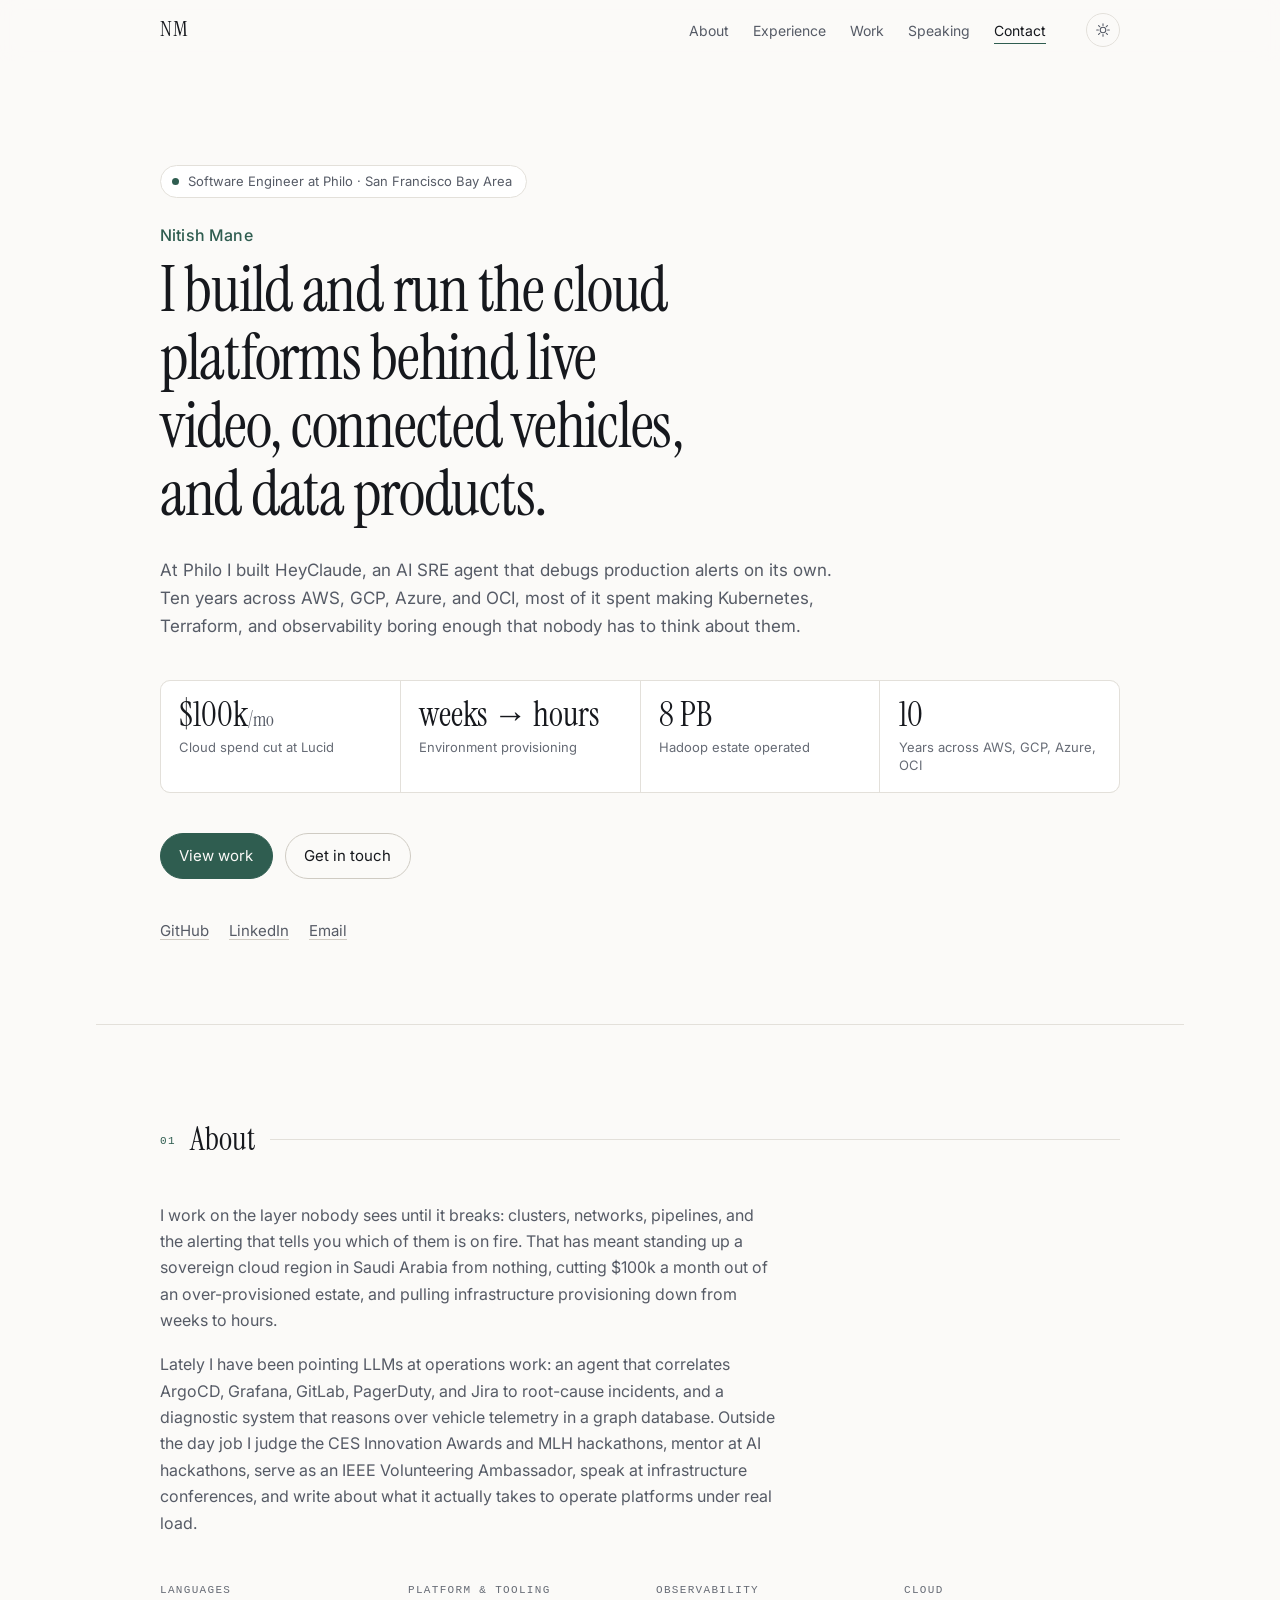
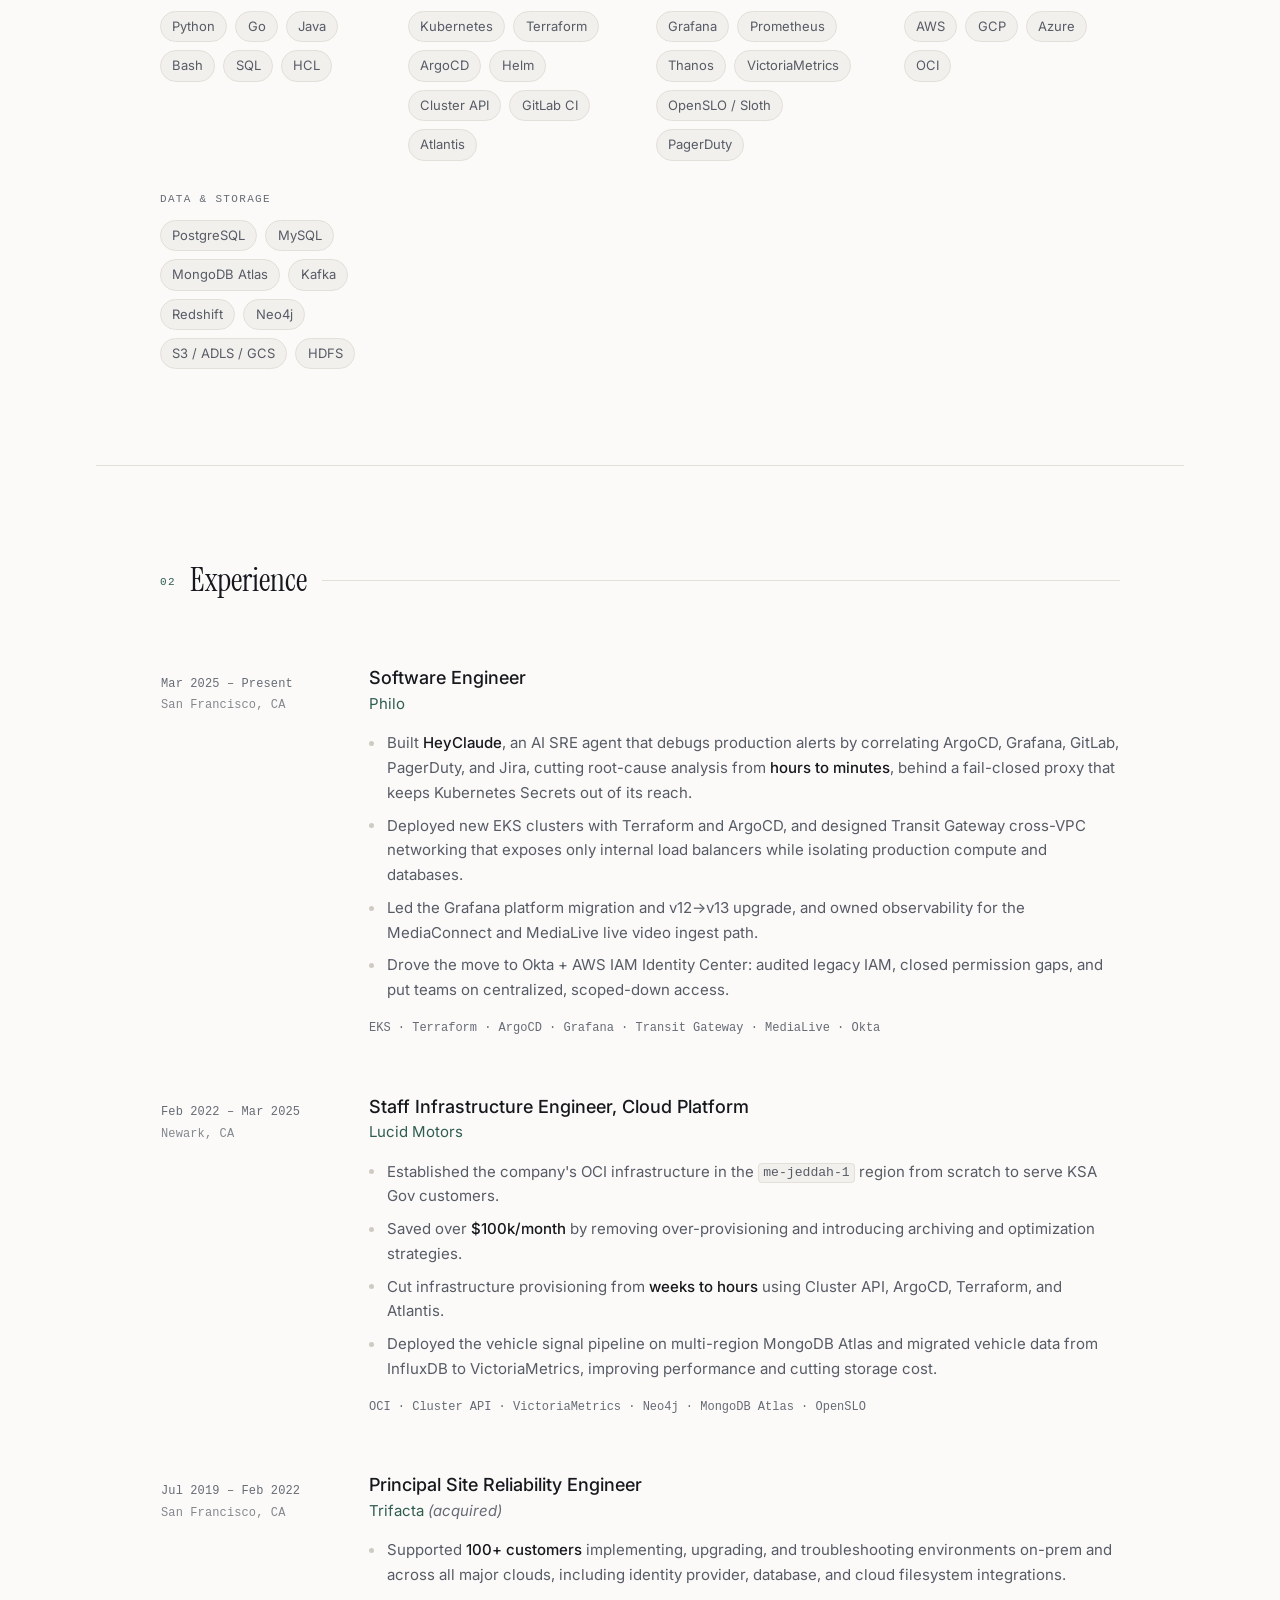
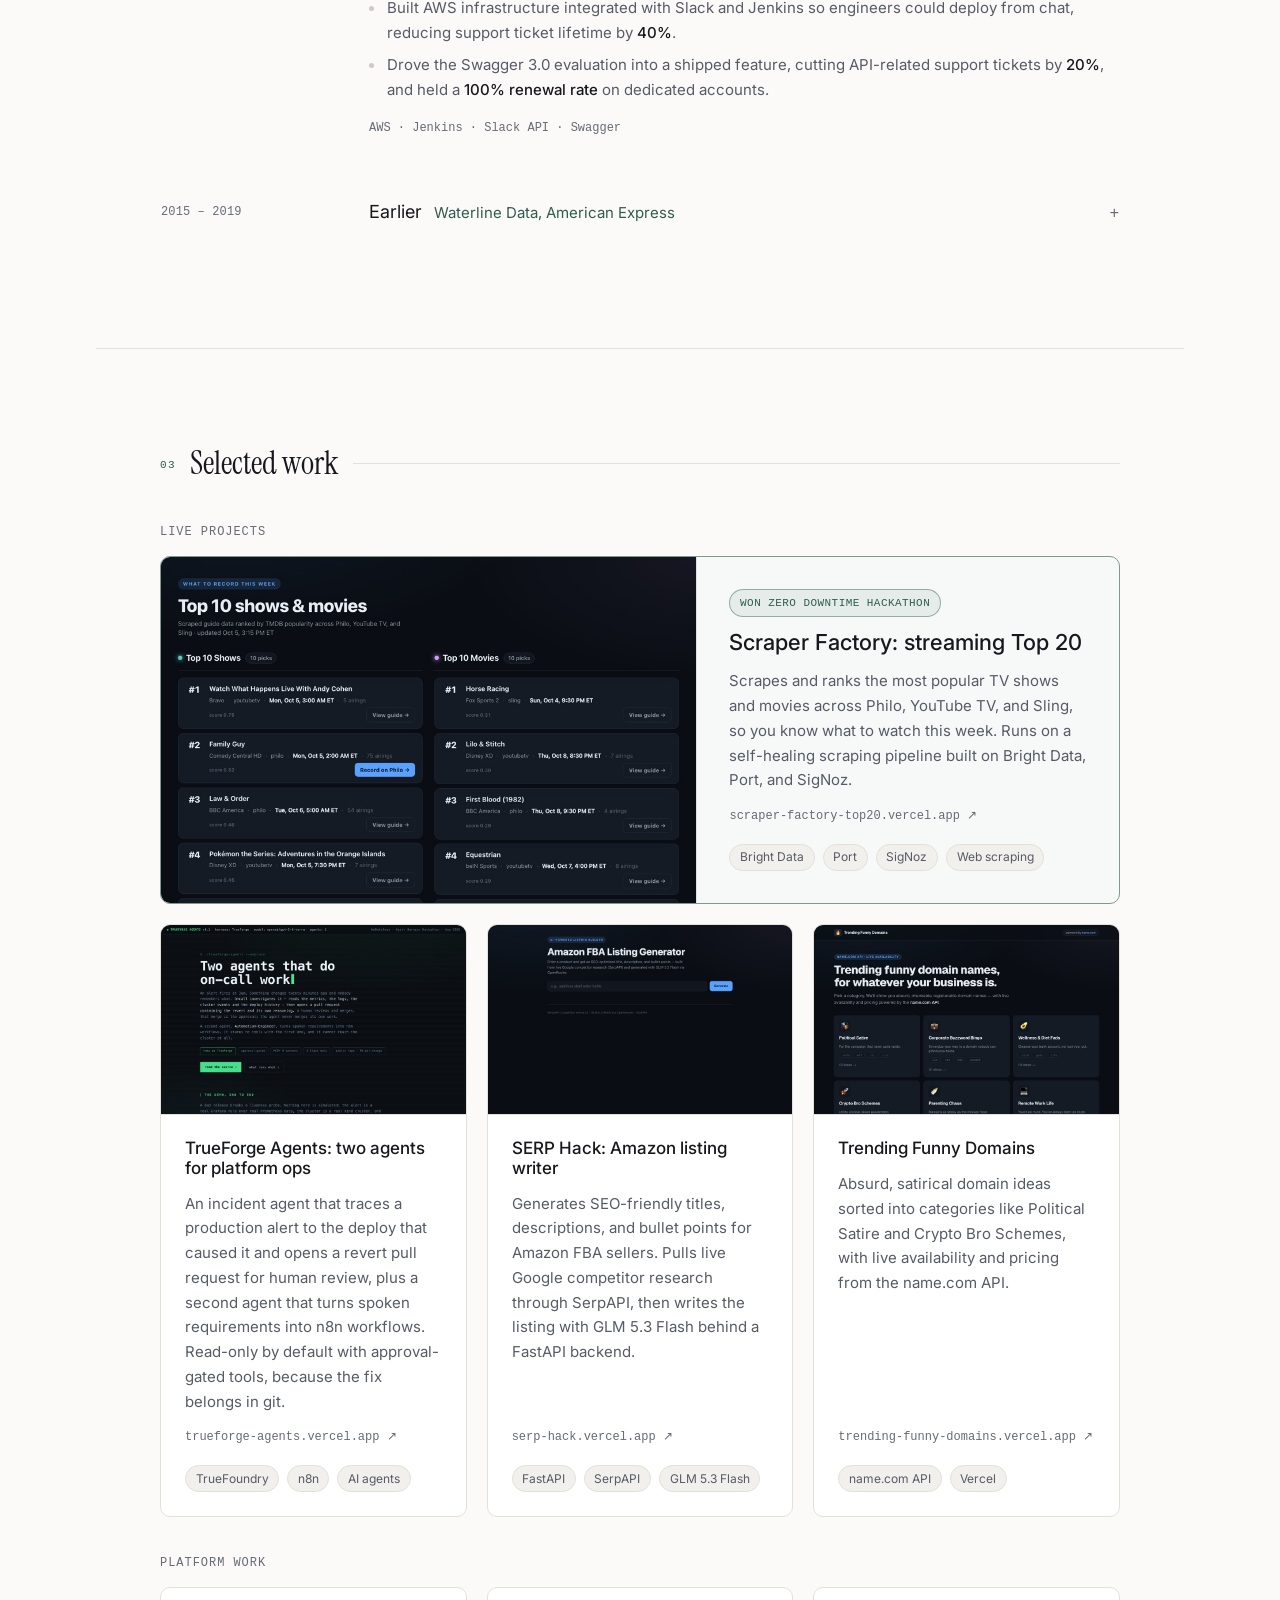
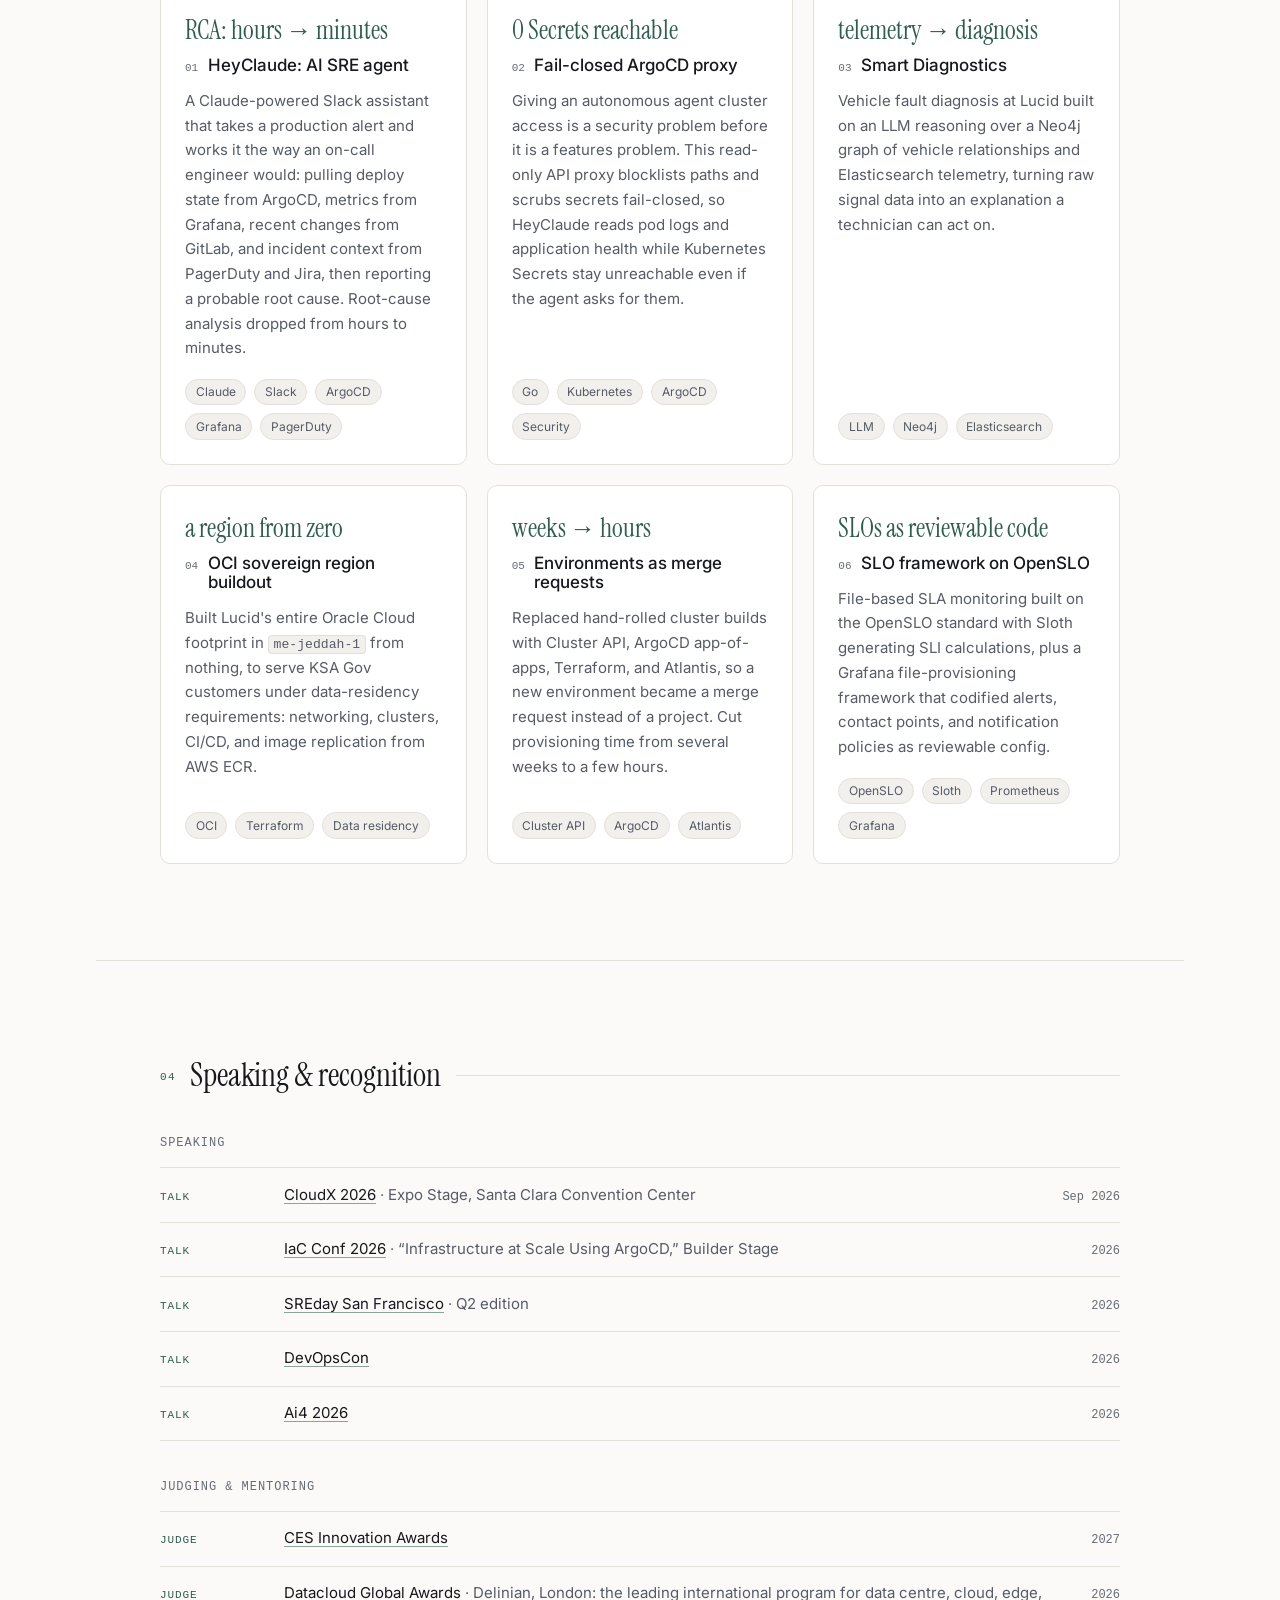
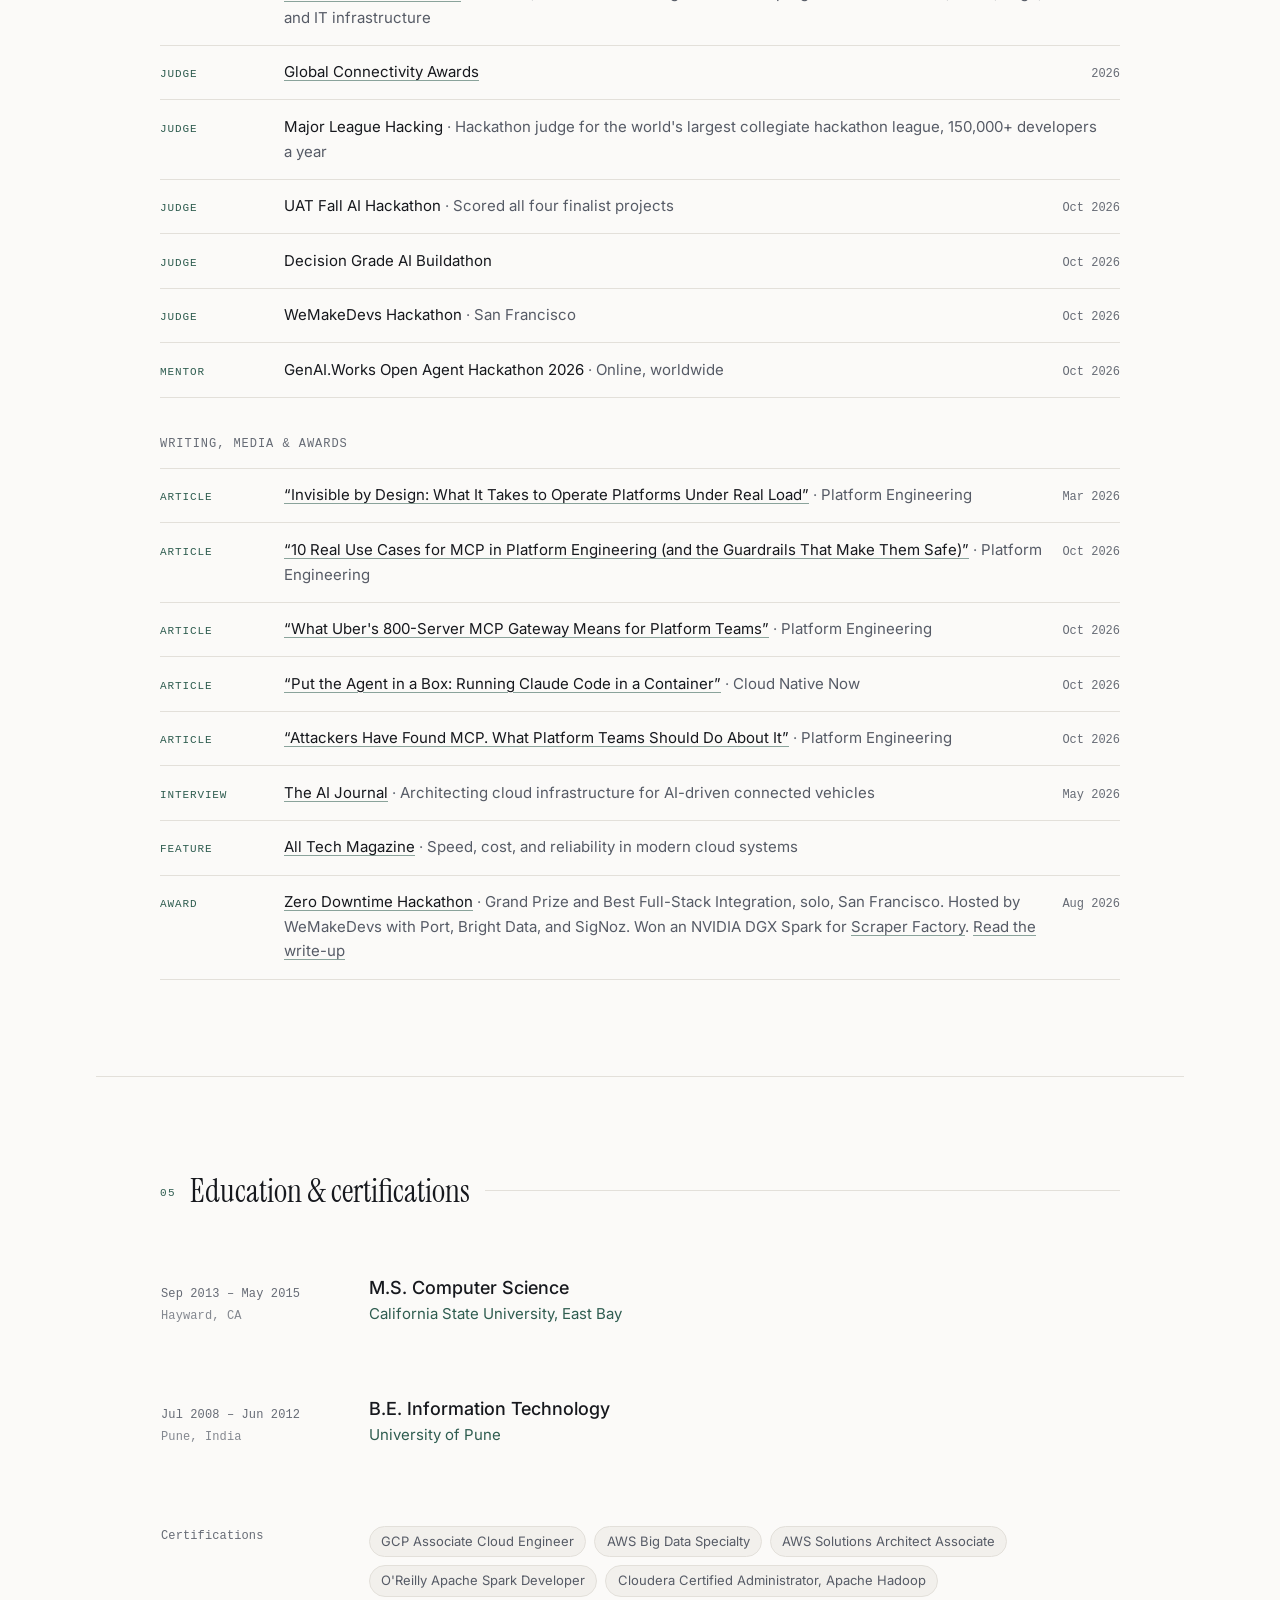
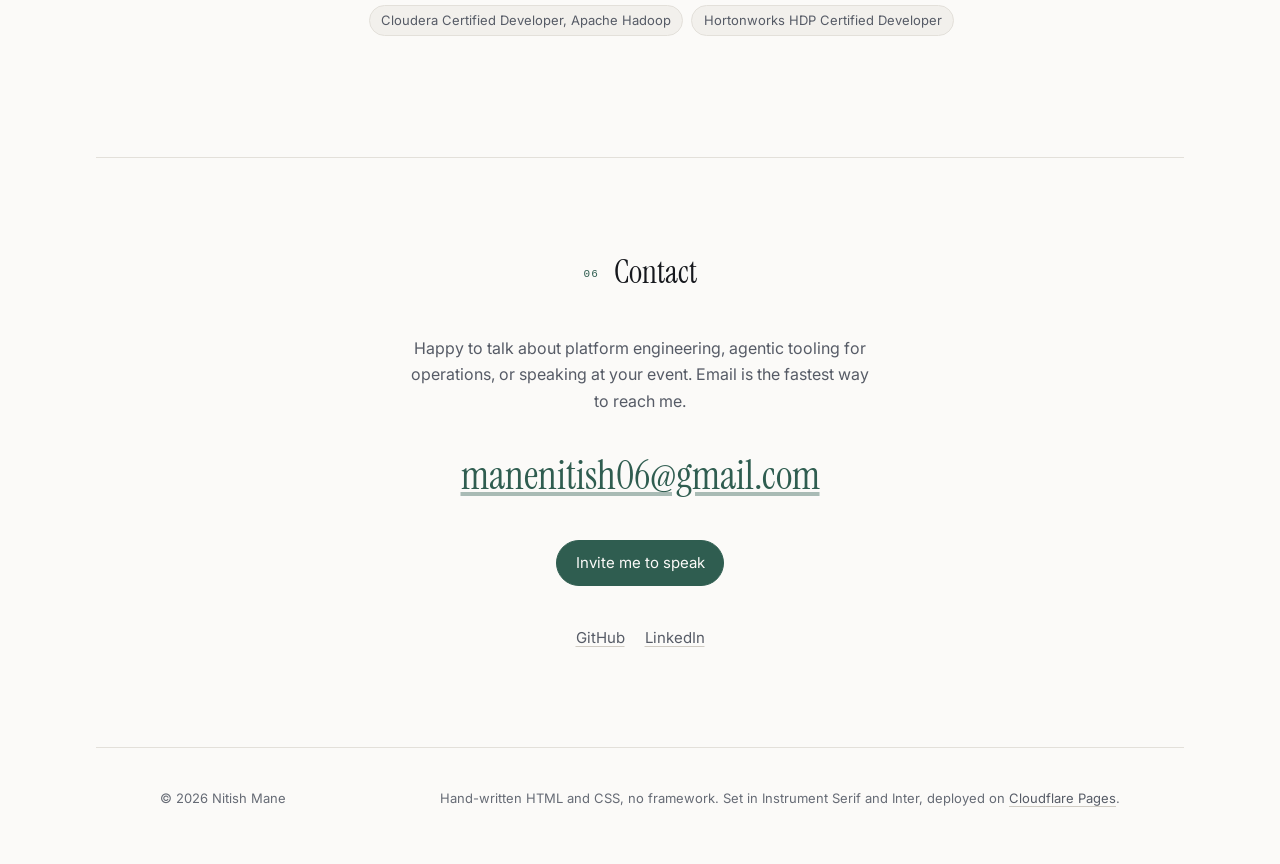
==== commit 102679fe: "Update title to Software Engineer, add October writing, judging and award details Co-Authored-By: Cl" ====
--- a/index.html
+++ b/index.html
@@ -3,14 +3,14 @@
 <head>
 <meta charset="utf-8">
 <meta name="viewport" content="width=device-width, initial-scale=1">
-<title>Nitish Mane · Staff Infrastructure Engineer</title>
+<title>Nitish Mane · Software Engineer</title>
 
 <!-- Canonical host: nitishmane.dev (www redirects to it) -->
-<meta name="description" content="Nitish Mane is a Staff Infrastructure Engineer at Philo. Kubernetes, Terraform, and observability for live video, connected vehicles, and data platforms across AWS, GCP, Azure, and OCI.">
+<meta name="description" content="Nitish Mane is a Software Engineer at Philo. Kubernetes, Terraform, and observability for live video, connected vehicles, and data platforms across AWS, GCP, Azure, and OCI.">
 <link rel="canonical" href="https://nitishmane.dev/">
 <meta property="og:type" content="website">
-<meta property="og:title" content="Nitish Mane · Staff Infrastructure Engineer">
-<meta property="og:description" content="Staff Infrastructure Engineer at Philo. I build and run cloud platforms for live video, connected vehicles, and data products.">
+<meta property="og:title" content="Nitish Mane · Software Engineer">
+<meta property="og:description" content="Software Engineer at Philo. I build and run cloud platforms for live video, connected vehicles, and data products.">
 <meta property="og:url" content="https://nitishmane.dev/">
 <meta property="og:image" content="https://nitishmane.dev/assets/og.png">
 <meta name="twitter:card" content="summary_large_image">
@@ -27,7 +27,7 @@
   "@type": "Person",
   "name": "Nitish Mane",
   "url": "https://nitishmane.dev/",
-  "jobTitle": "Staff Infrastructure Engineer",
+  "jobTitle": "Software Engineer",
   "worksFor": { "@type": "Organization", "name": "Philo" },
   "address": { "@type": "PostalAddress", "addressRegion": "CA", "addressCountry": "US" },
   "sameAs": [
@@ -76,7 +76,7 @@
   <section class="hero">
     <p class="hero__status">
       <span class="status-dot" aria-hidden="true"></span>
-      Staff Infrastructure Engineer at Philo &middot; San Francisco Bay Area
+      Software Engineer at Philo &middot; San Francisco Bay Area
     </p>
     <h1 class="hero__title">Nitish Mane</h1>
     <p class="hero__statement">
@@ -118,8 +118,9 @@
         Lately I have been pointing LLMs at operations work: an agent that correlates ArgoCD,
         Grafana, GitLab, PagerDuty, and Jira to root-cause incidents, and a diagnostic system that
         reasons over vehicle telemetry in a graph database. Outside the day job I judge the CES
-        Innovation Awards and MLH hackathons, speak at infrastructure conferences, and write about
-        what it actually takes to operate platforms under real load.
+        Innovation Awards and MLH hackathons, mentor at AI hackathons, serve as an IEEE Volunteering
+        Ambassador, speak at infrastructure conferences, and write about what it actually takes to
+        operate platforms under real load.
       </p>
     </div>
     <div class="skills reveal">
@@ -167,7 +168,7 @@
       <li class="role reveal">
         <div class="role__when">Mar 2025 – Present<br><span class="role__place">San Francisco, CA</span></div>
         <div class="role__what">
-          <h3 class="role__title">Staff Infrastructure Engineer</h3>
+          <h3 class="role__title">Software Engineer</h3>
           <p class="role__org">Philo</p>
           <ul class="role__points">
             <li>Built <strong>HeyClaude</strong>, an AI SRE agent that debugs production alerts by correlating ArgoCD, Grafana, GitLab, PagerDuty, and Jira, cutting root-cause analysis from <strong>hours to minutes</strong>, behind a fail-closed proxy that keeps Kubernetes Secrets out of its reach.</li>
@@ -408,7 +409,7 @@
       </li>
     </ul>
 
-    <h3 class="work__label reveal">Judging</h3>
+    <h3 class="work__label reveal">Judging &amp; mentoring</h3>
     <ul class="entries reveal">
       <li class="entry">
         <span class="entry__kind">Judge</span>
@@ -429,6 +430,26 @@
         <span class="entry__kind">Judge</span>
         <span class="entry__main">Major League Hacking <span class="entry__meta">Hackathon judge for the world's largest collegiate hackathon league, 150,000+ developers a year</span></span>
         <span class="entry__when"></span>
+      </li>
+      <li class="entry">
+        <span class="entry__kind">Judge</span>
+        <span class="entry__main">UAT Fall AI Hackathon <span class="entry__meta">Scored all four finalist projects</span></span>
+        <span class="entry__when">Oct 2026</span>
+      </li>
+      <li class="entry">
+        <span class="entry__kind">Judge</span>
+        <span class="entry__main">Decision Grade AI Buildathon</span>
+        <span class="entry__when">Oct 2026</span>
+      </li>
+      <li class="entry">
+        <span class="entry__kind">Judge</span>
+        <span class="entry__main">WeMakeDevs Hackathon <span class="entry__meta">San Francisco</span></span>
+        <span class="entry__when">Oct 2026</span>
+      </li>
+      <li class="entry">
+        <span class="entry__kind">Mentor</span>
+        <span class="entry__main">GenAI.Works Open Agent Hackathon 2026 <span class="entry__meta">Online, worldwide</span></span>
+        <span class="entry__when">Oct 2026</span>
       </li>
     </ul>
 
@@ -440,6 +461,26 @@
         <span class="entry__when">Mar 2026</span>
       </li>
       <li class="entry">
+        <span class="entry__kind">Article</span>
+        <span class="entry__main"><a href="https://platformengineering.com/features/10-real-use-cases-for-mcp-in-platform-engineering-and-the-guardrails-that-make-them-safe/">“10 Real Use Cases for MCP in Platform Engineering (and the Guardrails That Make Them Safe)”</a> <span class="entry__meta">Platform Engineering</span></span>
+        <span class="entry__when">Oct 2026</span>
+      </li>
+      <li class="entry">
+        <span class="entry__kind">Article</span>
+        <span class="entry__main"><a href="https://platformengineering.com/features/what-ubers-800-server-mcp-gateway-means-for-platform-teams/">“What Uber's 800-Server MCP Gateway Means for Platform Teams”</a> <span class="entry__meta">Platform Engineering</span></span>
+        <span class="entry__when">Oct 2026</span>
+      </li>
+      <li class="entry">
+        <span class="entry__kind">Article</span>
+        <span class="entry__main"><a href="https://cloudnativenow.com/contributed-content/put-the-agent-in-a-box-running-claude-code-in-a-container/">“Put the Agent in a Box: Running Claude Code in a Container”</a> <span class="entry__meta">Cloud Native Now</span></span>
+        <span class="entry__when">Oct 2026</span>
+      </li>
+      <li class="entry">
+        <span class="entry__kind">Article</span>
+        <span class="entry__main"><a href="https://platformengineering.com/features/attackers-have-found-mcp-what-platform-teams-should-do-about-it/">“Attackers Have Found MCP. What Platform Teams Should Do About It”</a> <span class="entry__meta">Platform Engineering</span></span>
+        <span class="entry__when">Oct 2026</span>
+      </li>
+      <li class="entry">
         <span class="entry__kind">Interview</span>
         <span class="entry__main"><a href="https://aijourn.com/nitish-mane-on-architecting-cloud-infrastructure-for-ai-driven-connected-vehicles/">The AI Journal</a> <span class="entry__meta">Architecting cloud infrastructure for AI-driven connected vehicles</span></span>
         <span class="entry__when">May 2026</span>
@@ -451,8 +492,8 @@
       </li>
       <li class="entry">
         <span class="entry__kind">Award</span>
-        <span class="entry__main"><a href="https://luma.com/zero-downtime">Zero Downtime Hackathon</a> <span class="entry__meta">First prize</span></span>
-        <span class="entry__when"></span>
+        <span class="entry__main"><a href="https://luma.com/zero-downtime">Zero Downtime Hackathon</a> <span class="entry__meta">Grand Prize and Best Full-Stack Integration, solo, San Francisco. Hosted by WeMakeDevs with Port, Bright Data, and SigNoz. Won an NVIDIA DGX Spark for <a href="#work">Scraper Factory</a>. <a href="https://dev.to/nitish_mane_2c399ba312e53/i-built-scrapers-that-heal-themselves-and-won-an-nvidia-dgx-spark-45g8">Read the write-up</a></span></span>
+        <span class="entry__when">Aug 2026</span>
       </li>
     </ul>
   </section>
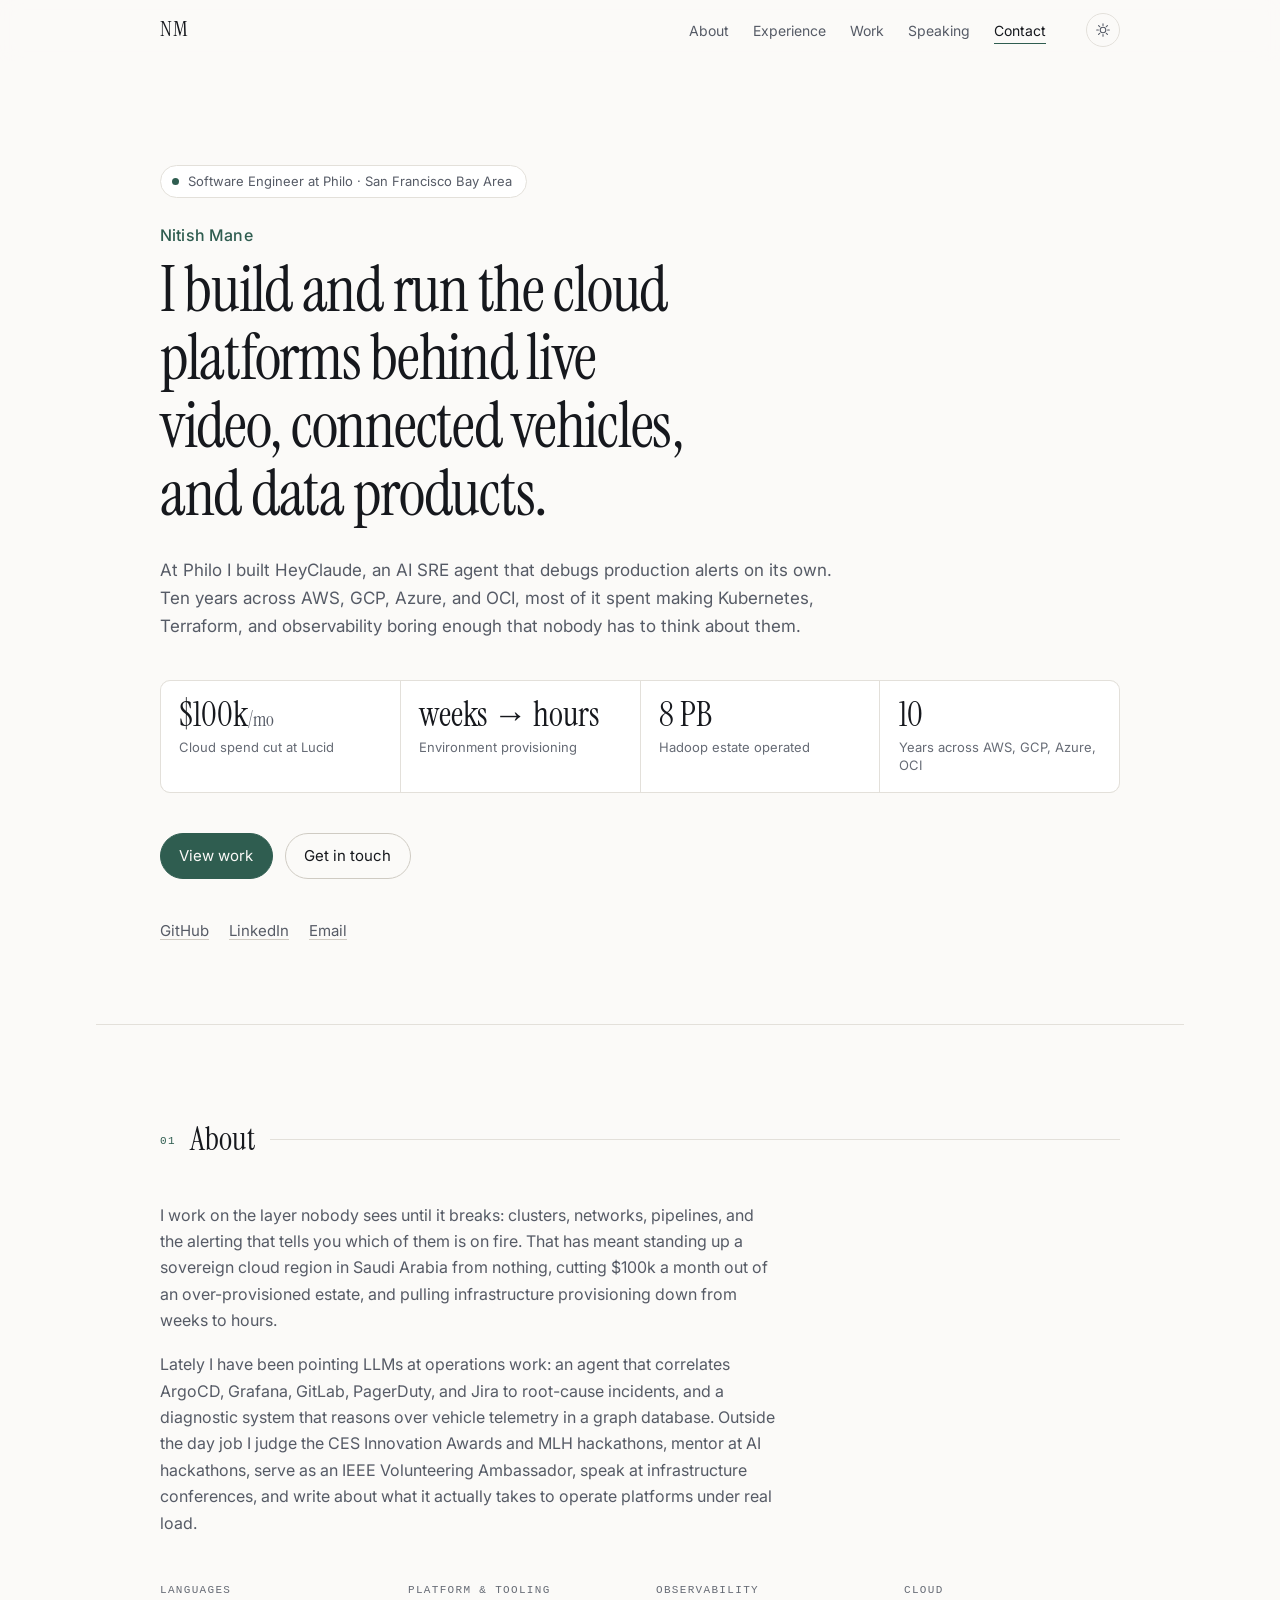
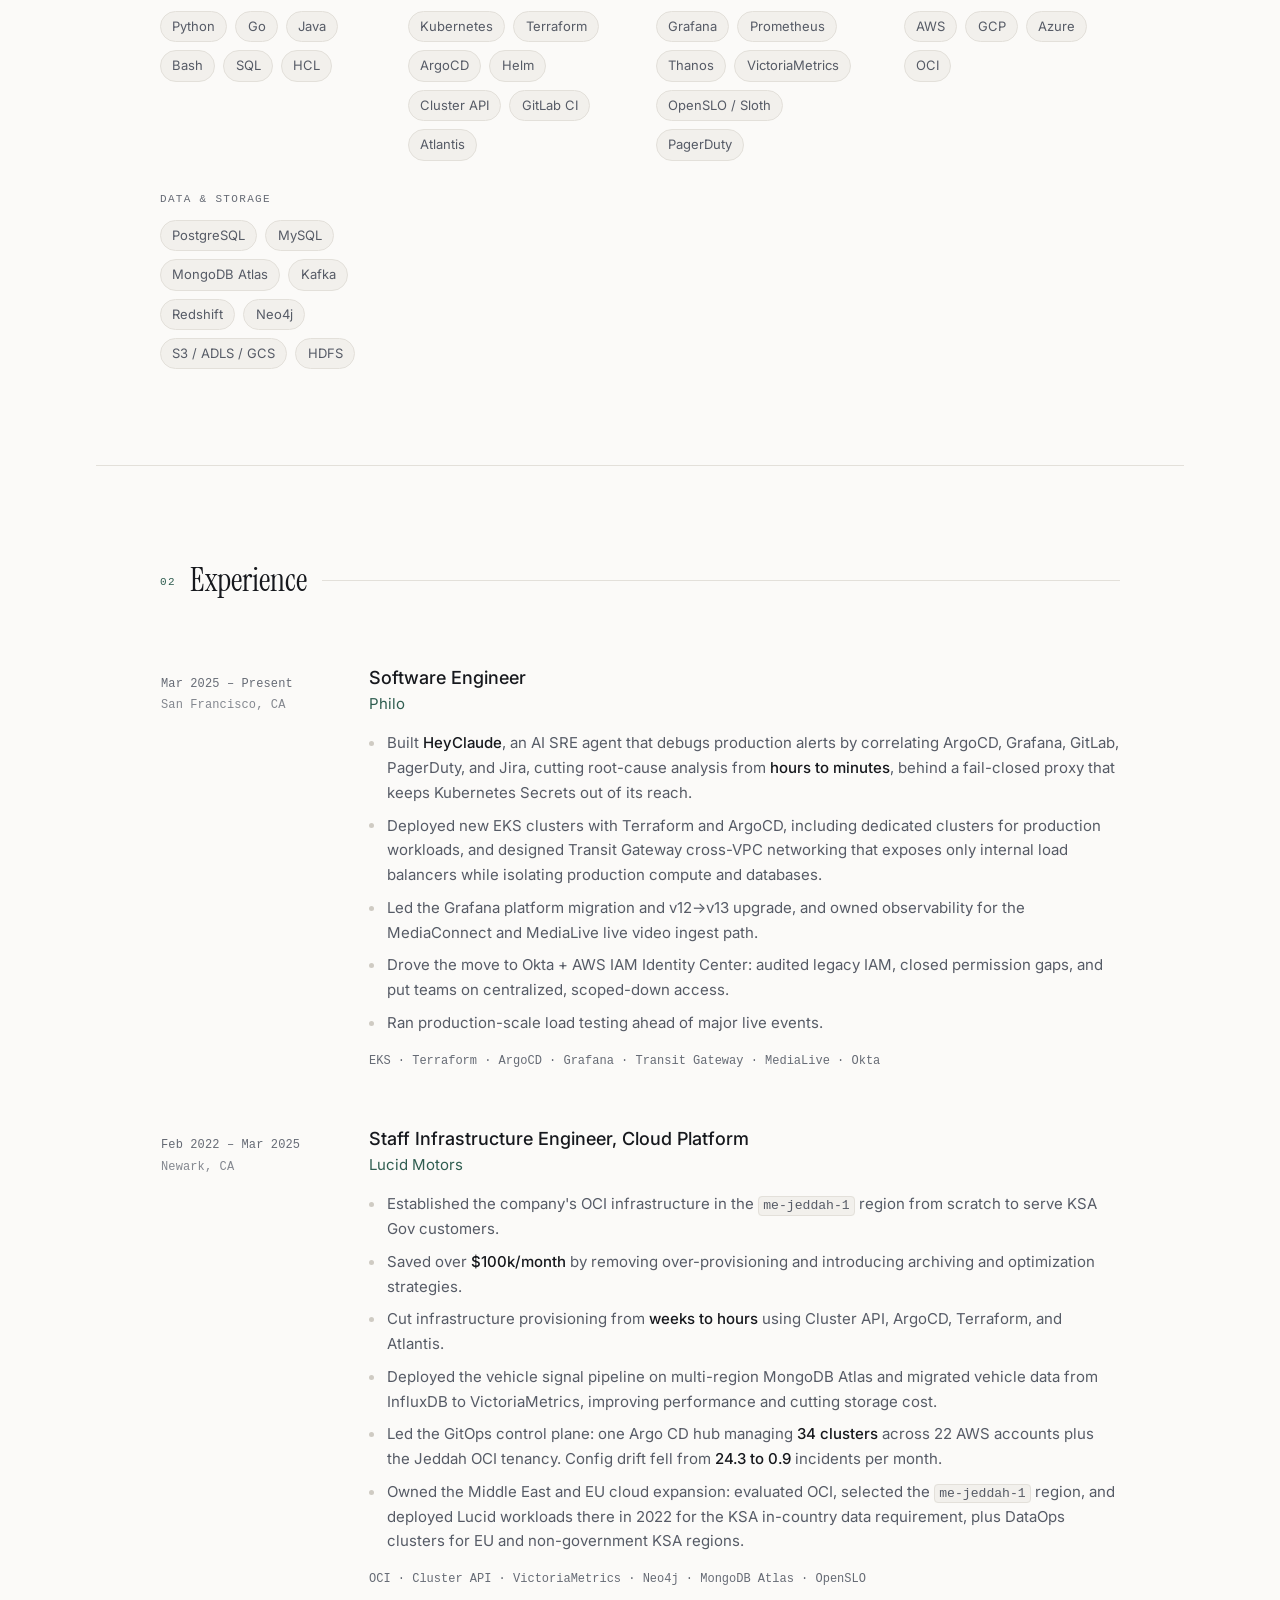
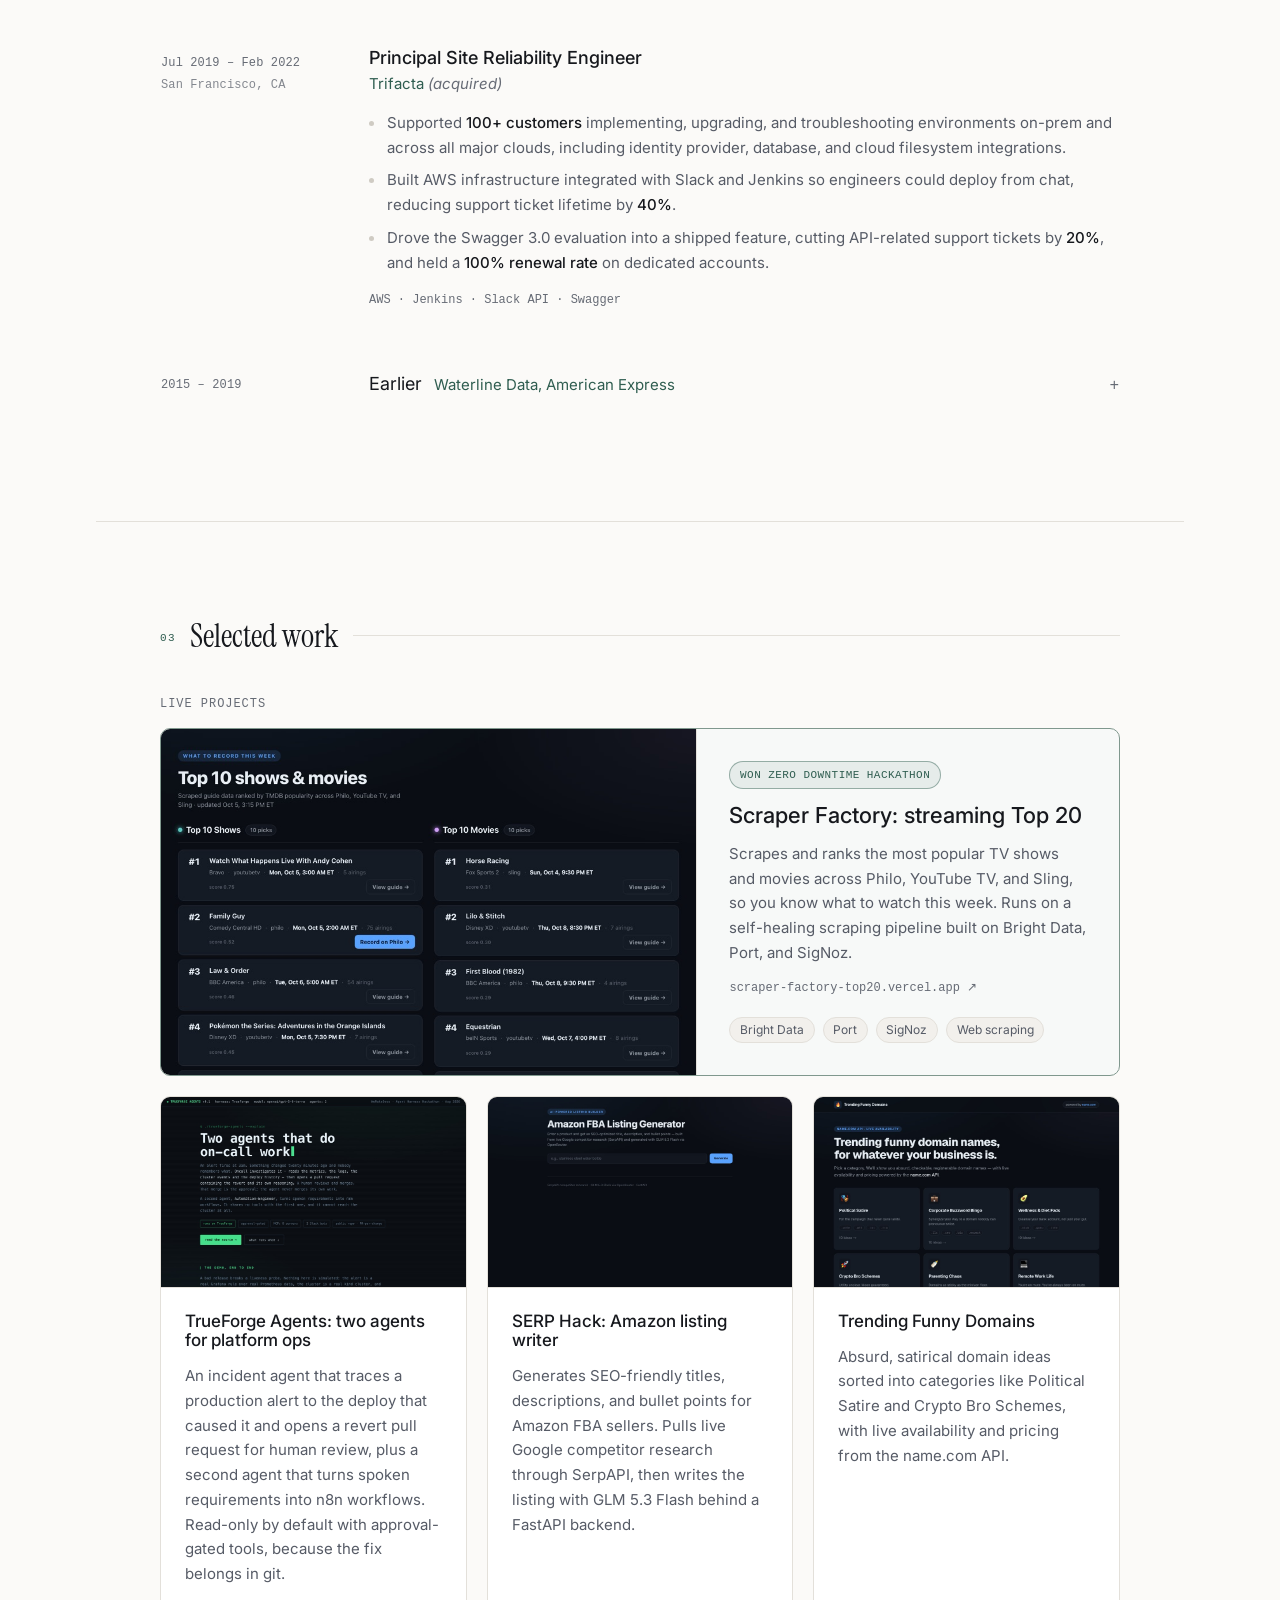
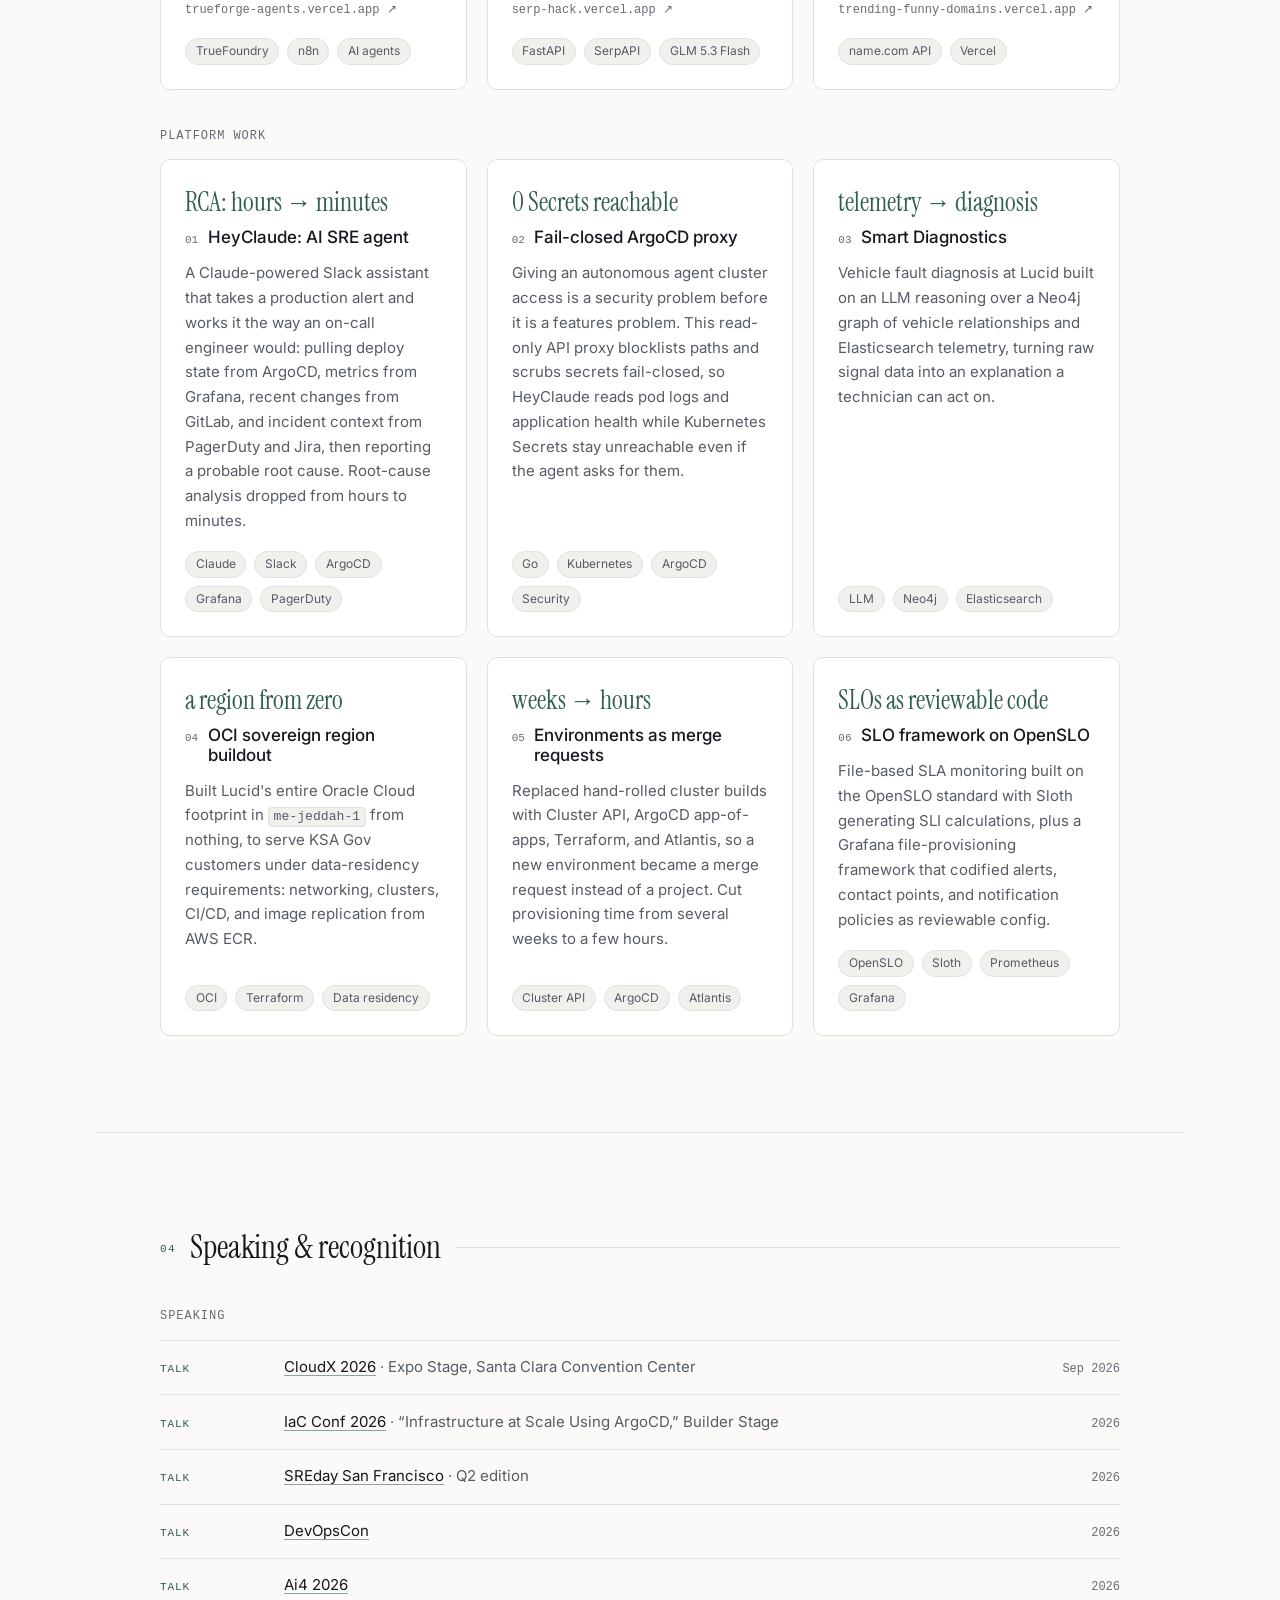
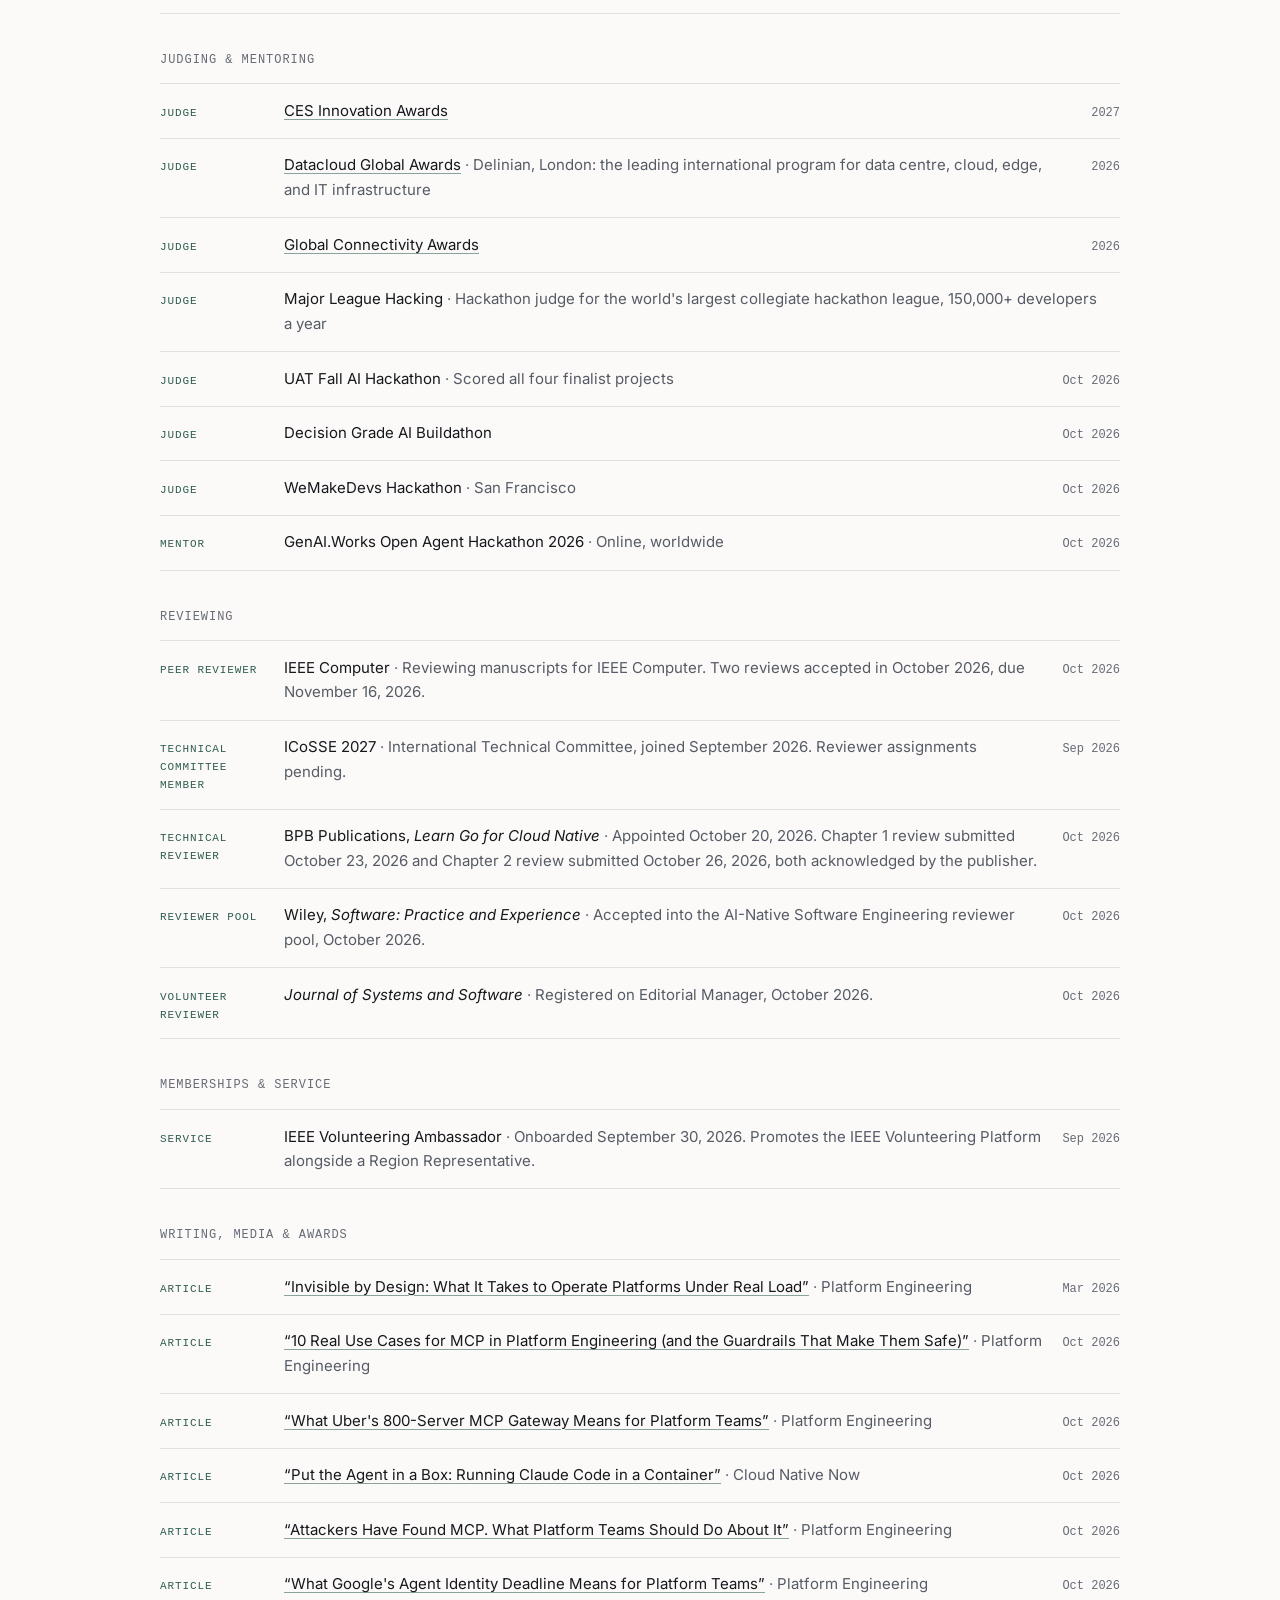
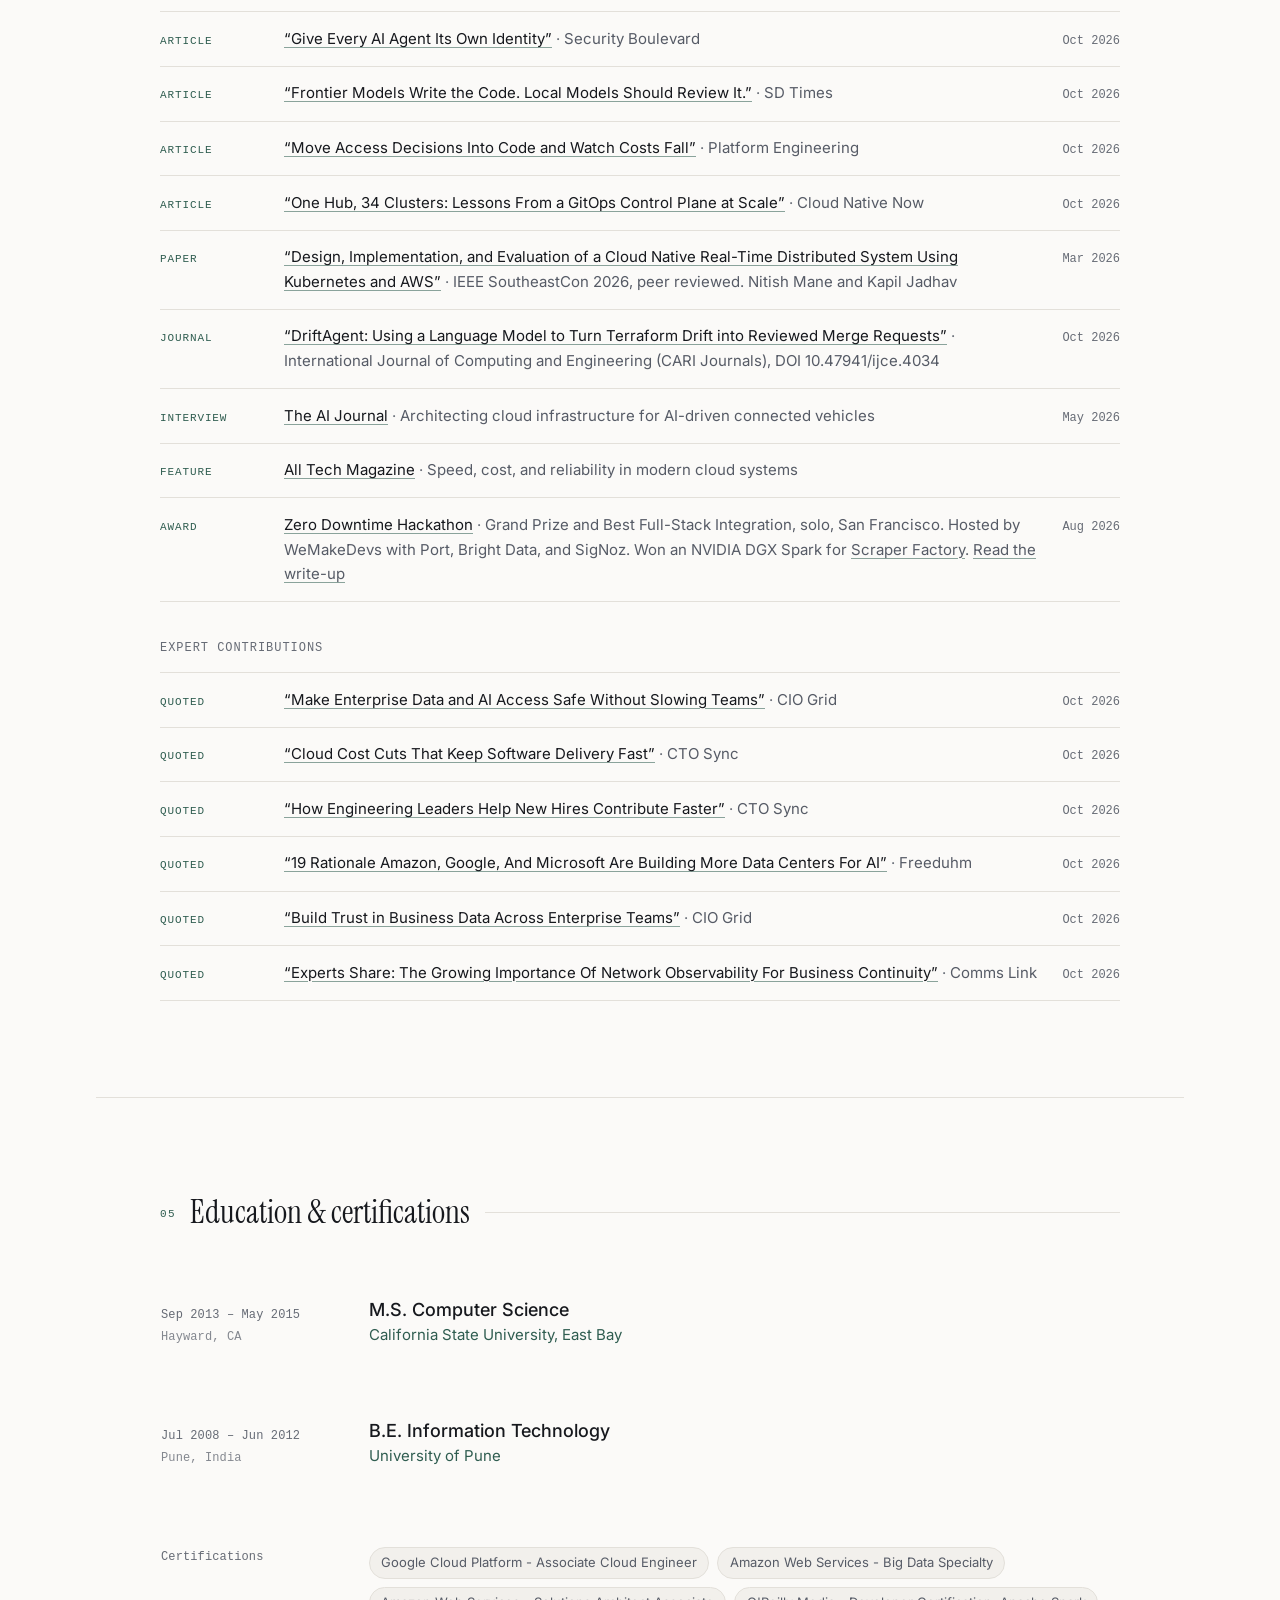
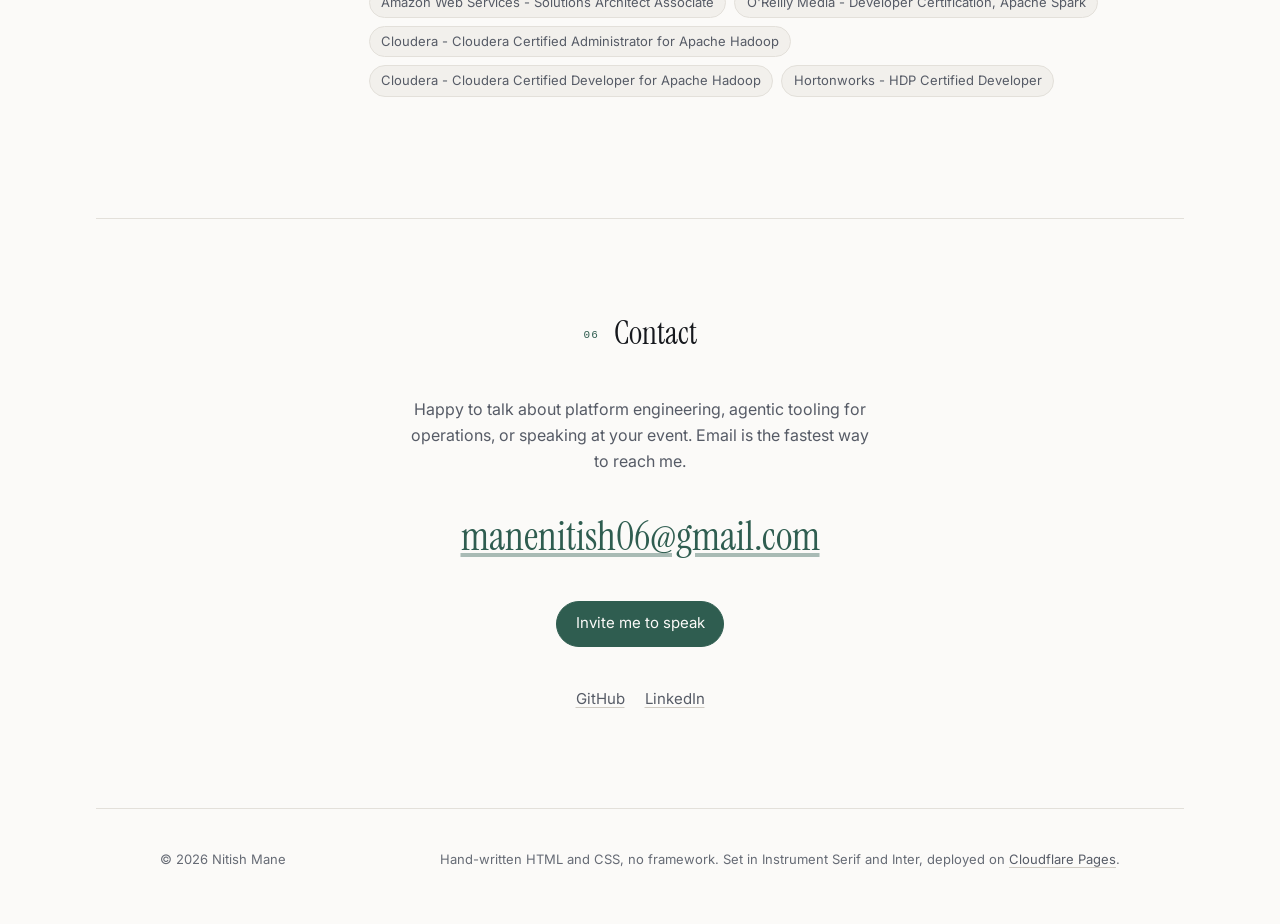
==== commit 641e65b7: "Add October reviewing, service, papers, bylines and expert contributions Add four bylines and the On" ====
--- a/index.html
+++ b/index.html
@@ -172,9 +172,10 @@
           <p class="role__org">Philo</p>
           <ul class="role__points">
             <li>Built <strong>HeyClaude</strong>, an AI SRE agent that debugs production alerts by correlating ArgoCD, Grafana, GitLab, PagerDuty, and Jira, cutting root-cause analysis from <strong>hours to minutes</strong>, behind a fail-closed proxy that keeps Kubernetes Secrets out of its reach.</li>
-            <li>Deployed new EKS clusters with Terraform and ArgoCD, and designed Transit Gateway cross-VPC networking that exposes only internal load balancers while isolating production compute and databases.</li>
+            <li>Deployed new EKS clusters with Terraform and ArgoCD, including dedicated clusters for production workloads, and designed Transit Gateway cross-VPC networking that exposes only internal load balancers while isolating production compute and databases.</li>
             <li>Led the Grafana platform migration and v12→v13 upgrade, and owned observability for the MediaConnect and MediaLive live video ingest path.</li>
             <li>Drove the move to Okta + AWS IAM Identity Center: audited legacy IAM, closed permission gaps, and put teams on centralized, scoped-down access.</li>
+            <li>Ran production-scale load testing ahead of major live events.</li>
           </ul>
           <p class="role__stack">EKS · Terraform · ArgoCD · Grafana · Transit Gateway · MediaLive · Okta</p>
         </div>
@@ -190,6 +191,8 @@
             <li>Saved over <strong>$100k/month</strong> by removing over-provisioning and introducing archiving and optimization strategies.</li>
             <li>Cut infrastructure provisioning from <strong>weeks to hours</strong> using Cluster API, ArgoCD, Terraform, and Atlantis.</li>
             <li>Deployed the vehicle signal pipeline on multi-region MongoDB Atlas and migrated vehicle data from InfluxDB to VictoriaMetrics, improving performance and cutting storage cost.</li>
+            <li>Led the GitOps control plane: one Argo CD hub managing <strong>34 clusters</strong> across 22 AWS accounts plus the Jeddah OCI tenancy. Config drift fell from <strong>24.3 to 0.9</strong> incidents per month.</li>
+            <li>Owned the Middle East and EU cloud expansion: evaluated OCI, selected the <code>me-jeddah-1</code> region, and deployed Lucid workloads there in 2022 for the KSA in-country data requirement, plus DataOps clusters for EU and non-government KSA regions.</li>
           </ul>
           <p class="role__stack">OCI · Cluster API · VictoriaMetrics · Neo4j · MongoDB Atlas · OpenSLO</p>
         </div>
@@ -453,6 +456,44 @@
       </li>
     </ul>
 
+    <h3 class="work__label reveal">Reviewing</h3>
+    <ul class="entries reveal">
+      <li class="entry">
+        <span class="entry__kind">Peer Reviewer</span>
+        <span class="entry__main">IEEE Computer <span class="entry__meta">Reviewing manuscripts for IEEE Computer. Two reviews accepted in October 2026, due November 16, 2026.</span></span>
+        <span class="entry__when">Oct 2026</span>
+      </li>
+      <li class="entry">
+        <span class="entry__kind">Technical Committee Member</span>
+        <span class="entry__main">ICoSSE 2027 <span class="entry__meta">International Technical Committee, joined September 2026. Reviewer assignments pending.</span></span>
+        <span class="entry__when">Sep 2026</span>
+      </li>
+      <li class="entry">
+        <span class="entry__kind">Technical Reviewer</span>
+        <span class="entry__main">BPB Publications, <cite>Learn Go for Cloud Native</cite> <span class="entry__meta">Appointed October 20, 2026. Chapter 1 review submitted October 23, 2026 and Chapter 2 review submitted October 26, 2026, both acknowledged by the publisher.</span></span>
+        <span class="entry__when">Oct 2026</span>
+      </li>
+      <li class="entry">
+        <span class="entry__kind">Reviewer Pool</span>
+        <span class="entry__main">Wiley, <cite>Software: Practice and Experience</cite> <span class="entry__meta">Accepted into the AI-Native Software Engineering reviewer pool, October 2026.</span></span>
+        <span class="entry__when">Oct 2026</span>
+      </li>
+      <li class="entry">
+        <span class="entry__kind">Volunteer Reviewer</span>
+        <span class="entry__main"><cite>Journal of Systems and Software</cite> <span class="entry__meta">Registered on Editorial Manager, October 2026.</span></span>
+        <span class="entry__when">Oct 2026</span>
+      </li>
+    </ul>
+
+    <h3 class="work__label reveal">Memberships &amp; service</h3>
+    <ul class="entries reveal">
+      <li class="entry">
+        <span class="entry__kind">Service</span>
+        <span class="entry__main">IEEE Volunteering Ambassador <span class="entry__meta">Onboarded September 30, 2026. Promotes the IEEE Volunteering Platform alongside a Region Representative.</span></span>
+        <span class="entry__when">Sep 2026</span>
+      </li>
+    </ul>
+
     <h3 class="work__label reveal">Writing, media &amp; awards</h3>
     <ul class="entries reveal">
       <li class="entry">
@@ -478,6 +519,41 @@
       <li class="entry">
         <span class="entry__kind">Article</span>
         <span class="entry__main"><a href="https://platformengineering.com/features/attackers-have-found-mcp-what-platform-teams-should-do-about-it/">“Attackers Have Found MCP. What Platform Teams Should Do About It”</a> <span class="entry__meta">Platform Engineering</span></span>
+        <span class="entry__when">Oct 2026</span>
+      </li>
+      <li class="entry">
+        <span class="entry__kind">Article</span>
+        <span class="entry__main"><a href="https://platformengineering.com/contributed-content/what-googles-agent-identity-deadline-means-for-platform-teams/">“What Google's Agent Identity Deadline Means for Platform Teams”</a> <span class="entry__meta">Platform Engineering</span></span>
+        <span class="entry__when">Oct 2026</span>
+      </li>
+      <li class="entry">
+        <span class="entry__kind">Article</span>
+        <span class="entry__main"><a href="https://securityboulevard.com/2026/10/give-every-ai-agent-its-own-identity/">“Give Every AI Agent Its Own Identity”</a> <span class="entry__meta">Security Boulevard</span></span>
+        <span class="entry__when">Oct 2026</span>
+      </li>
+      <li class="entry">
+        <span class="entry__kind">Article</span>
+        <span class="entry__main"><a href="https://sdtimes.com/sdt_dev/frontier-models-write-the-code-local-models-should-review-it/">“Frontier Models Write the Code. Local Models Should Review It.”</a> <span class="entry__meta">SD Times</span></span>
+        <span class="entry__when">Oct 2026</span>
+      </li>
+      <li class="entry">
+        <span class="entry__kind">Article</span>
+        <span class="entry__main"><a href="https://platformengineering.com/features/move-access-decisions-into-code-and-watch-costs-fall/">“Move Access Decisions Into Code and Watch Costs Fall”</a> <span class="entry__meta">Platform Engineering</span></span>
+        <span class="entry__when">Oct 2026</span>
+      </li>
+      <li class="entry">
+        <span class="entry__kind">Article</span>
+        <span class="entry__main"><a href="https://cloudnativenow.com/contributed-content/one-hub-34-clusters-lessons-from-a-gitops-control-plane-at-scale/">“One Hub, 34 Clusters: Lessons From a GitOps Control Plane at Scale”</a> <span class="entry__meta">Cloud Native Now</span></span>
+        <span class="entry__when">Oct 2026</span>
+      </li>
+      <li class="entry">
+        <span class="entry__kind">Paper</span>
+        <span class="entry__main"><a href="https://edas.info/web/southeastcon2026/program.html">“Design, Implementation, and Evaluation of a Cloud Native Real-Time Distributed System Using Kubernetes and AWS”</a> <span class="entry__meta">IEEE SoutheastCon 2026, peer reviewed. Nitish Mane and Kapil Jadhav</span></span>
+        <span class="entry__when">Mar 2026</span>
+      </li>
+      <li class="entry">
+        <span class="entry__kind">Journal</span>
+        <span class="entry__main"><a href="https://doi.org/10.47941/ijce.4034">“DriftAgent: Using a Language Model to Turn Terraform Drift into Reviewed Merge Requests”</a> <span class="entry__meta">International Journal of Computing and Engineering (CARI Journals), DOI 10.47941/ijce.4034</span></span>
         <span class="entry__when">Oct 2026</span>
       </li>
       <li class="entry">
@@ -494,6 +570,40 @@
         <span class="entry__kind">Award</span>
         <span class="entry__main"><a href="https://luma.com/zero-downtime">Zero Downtime Hackathon</a> <span class="entry__meta">Grand Prize and Best Full-Stack Integration, solo, San Francisco. Hosted by WeMakeDevs with Port, Bright Data, and SigNoz. Won an NVIDIA DGX Spark for <a href="#work">Scraper Factory</a>. <a href="https://dev.to/nitish_mane_2c399ba312e53/i-built-scrapers-that-heal-themselves-and-won-an-nvidia-dgx-spark-45g8">Read the write-up</a></span></span>
         <span class="entry__when">Aug 2026</span>
+      </li>
+    </ul>
+
+    <h3 class="work__label reveal">Expert contributions</h3>
+    <ul class="entries reveal">
+      <li class="entry">
+        <span class="entry__kind">Quoted</span>
+        <span class="entry__main"><a href="https://ciogrid.com/qa/make-enterprise-data-and-ai-access-safe-without-slowing-teams/">“Make Enterprise Data and AI Access Safe Without Slowing Teams”</a> <span class="entry__meta">CIO Grid</span></span>
+        <span class="entry__when">Oct 2026</span>
+      </li>
+      <li class="entry">
+        <span class="entry__kind">Quoted</span>
+        <span class="entry__main"><a href="https://ctosync.com/qa/cloud-cost-cuts-that-keep-software-delivery-fast">“Cloud Cost Cuts That Keep Software Delivery Fast”</a> <span class="entry__meta">CTO Sync</span></span>
+        <span class="entry__when">Oct 2026</span>
+      </li>
+      <li class="entry">
+        <span class="entry__kind">Quoted</span>
+        <span class="entry__main"><a href="https://ctosync.com/qa/how-engineering-leaders-help-new-hires-contribute-faster">“How Engineering Leaders Help New Hires Contribute Faster”</a> <span class="entry__meta">CTO Sync</span></span>
+        <span class="entry__when">Oct 2026</span>
+      </li>
+      <li class="entry">
+        <span class="entry__kind">Quoted</span>
+        <span class="entry__main"><a href="https://freeduhm.com/amazon-google-and-microsoft-are-building-more-data-centers-for-ai/">“19 Rationale Amazon, Google, And Microsoft Are Building More Data Centers For AI”</a> <span class="entry__meta">Freeduhm</span></span>
+        <span class="entry__when">Oct 2026</span>
+      </li>
+      <li class="entry">
+        <span class="entry__kind">Quoted</span>
+        <span class="entry__main"><a href="https://ciogrid.com/qa/build-trust-in-business-data-across-enterprise-teams/">“Build Trust in Business Data Across Enterprise Teams”</a> <span class="entry__meta">CIO Grid</span></span>
+        <span class="entry__when">Oct 2026</span>
+      </li>
+      <li class="entry">
+        <span class="entry__kind">Quoted</span>
+        <span class="entry__main"><a href="https://comms-link.com/broadband/experts-share-the-growing-importance-of-network-observability-for-business-continuity/">“Experts Share: The Growing Importance Of Network Observability For Business Continuity”</a> <span class="entry__meta">Comms Link</span></span>
+        <span class="entry__when">Oct 2026</span>
       </li>
     </ul>
   </section>
@@ -523,13 +633,13 @@
         <div class="role__when">Certifications</div>
         <div class="role__what">
           <ul class="tags">
-            <li>GCP Associate Cloud Engineer</li>
-            <li>AWS Big Data Specialty</li>
-            <li>AWS Solutions Architect Associate</li>
-            <li>O'Reilly Apache Spark Developer</li>
-            <li>Cloudera Certified Administrator, Apache Hadoop</li>
-            <li>Cloudera Certified Developer, Apache Hadoop</li>
-            <li>Hortonworks HDP Certified Developer</li>
+            <li>Google Cloud Platform - Associate Cloud Engineer</li>
+            <li>Amazon Web Services - Big Data Specialty</li>
+            <li>Amazon Web Services - Solutions Architect Associate</li>
+            <li>O'Reilly Media - Developer Certification, Apache Spark</li>
+            <li>Cloudera - Cloudera Certified Administrator for Apache Hadoop</li>
+            <li>Cloudera - Cloudera Certified Developer for Apache Hadoop</li>
+            <li>Hortonworks - HDP Certified Developer</li>
           </ul>
         </div>
       </li>
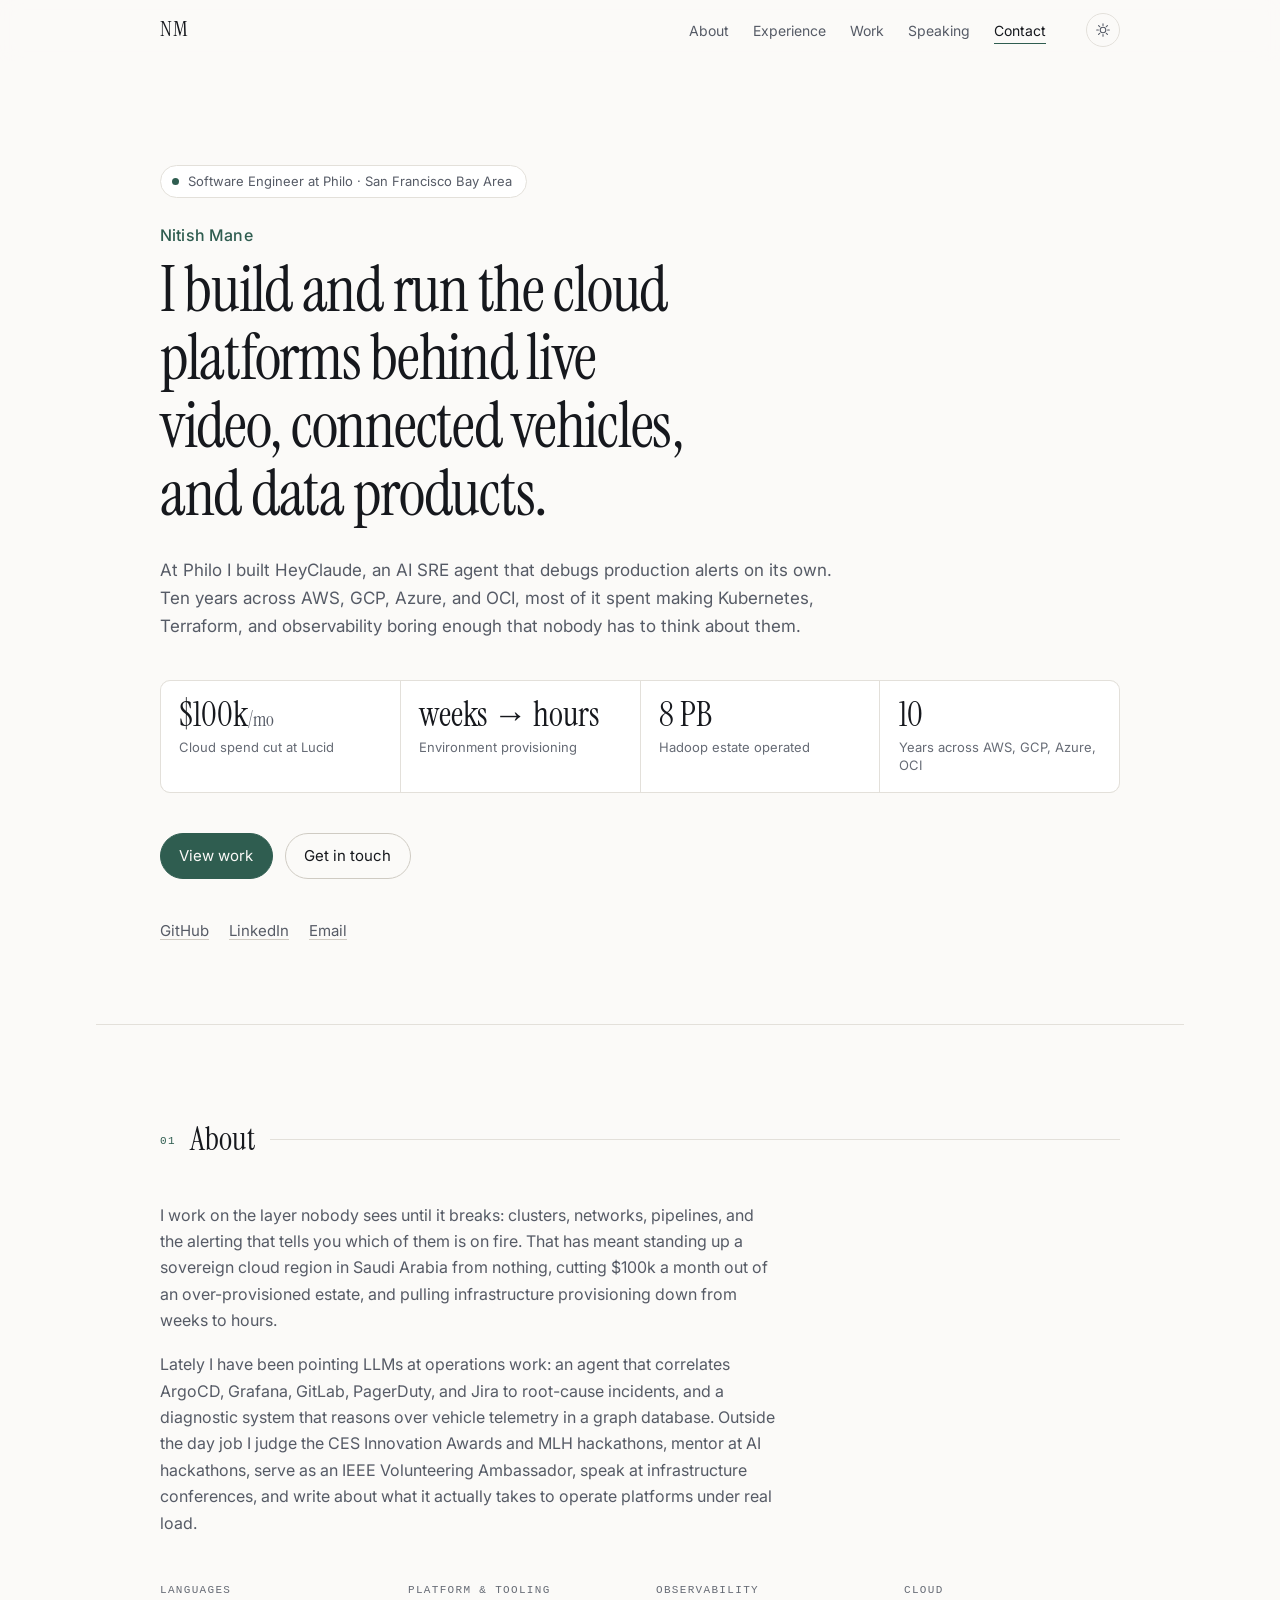
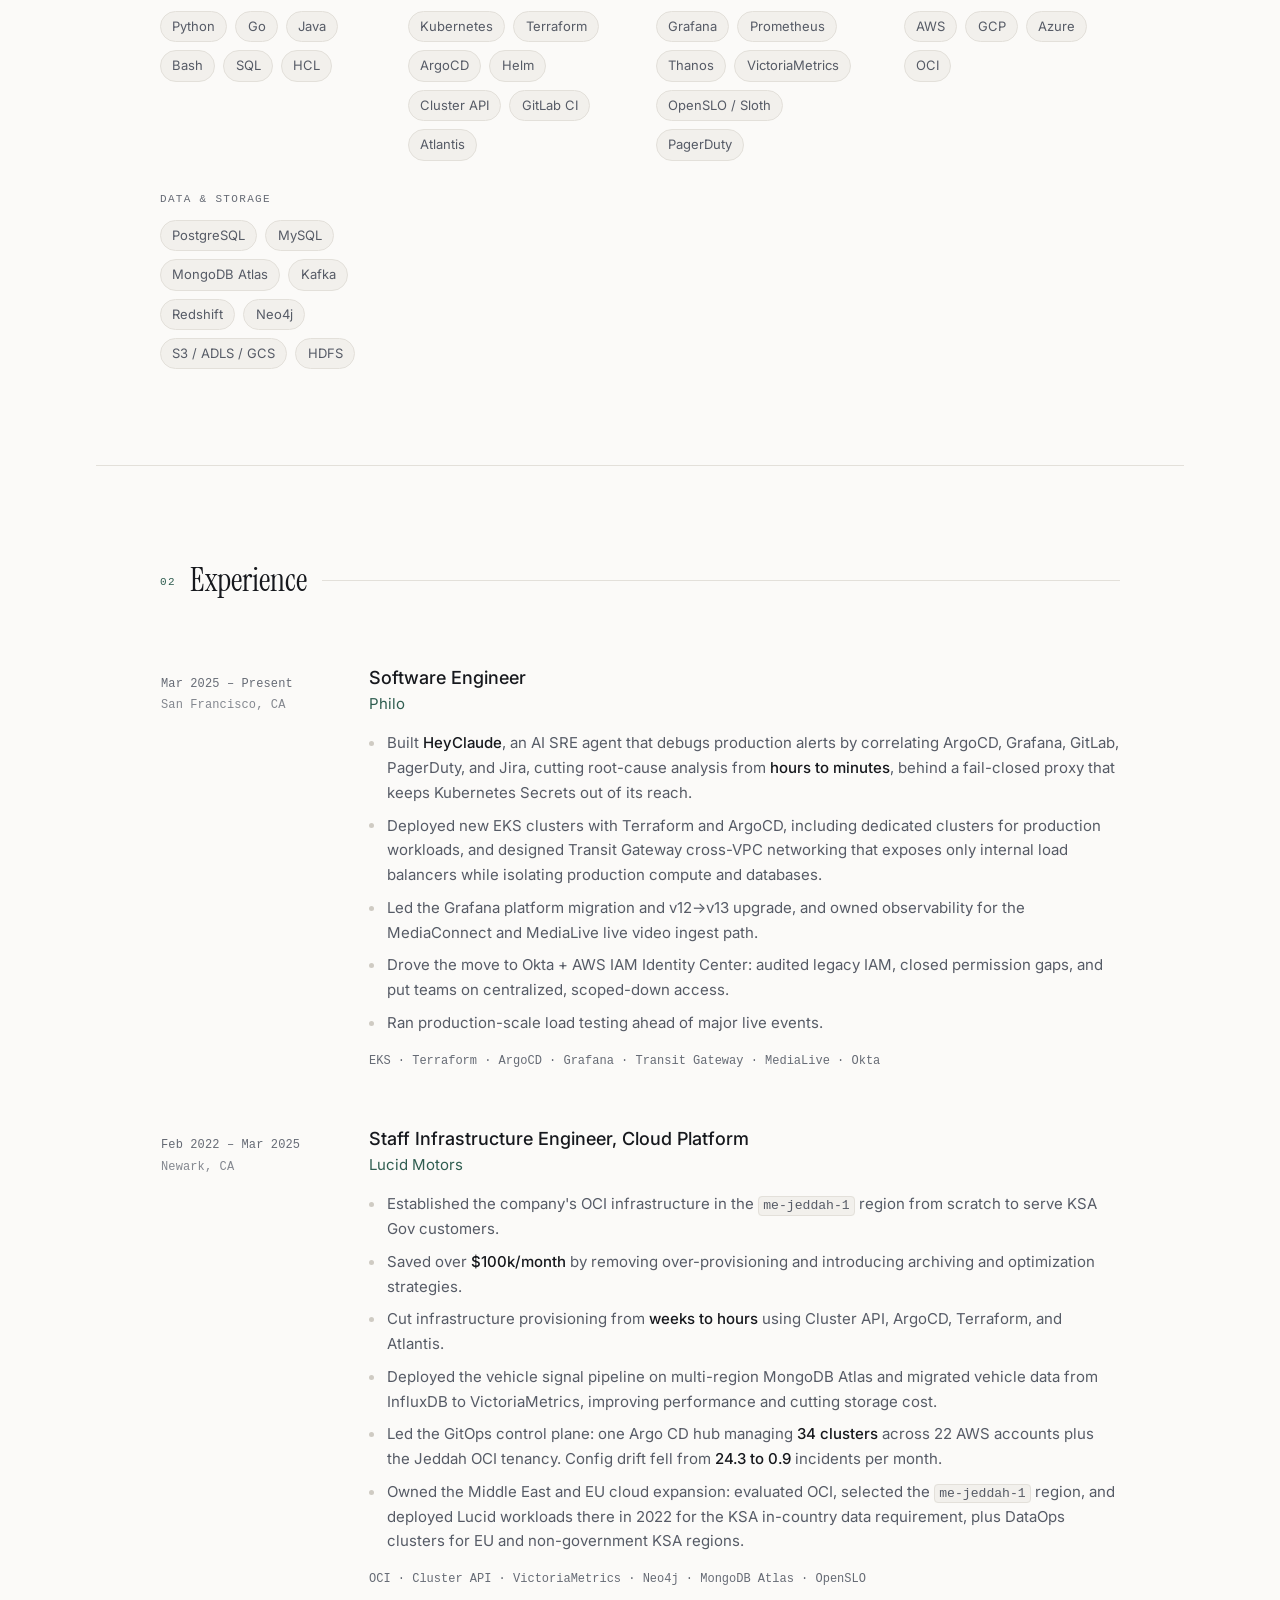
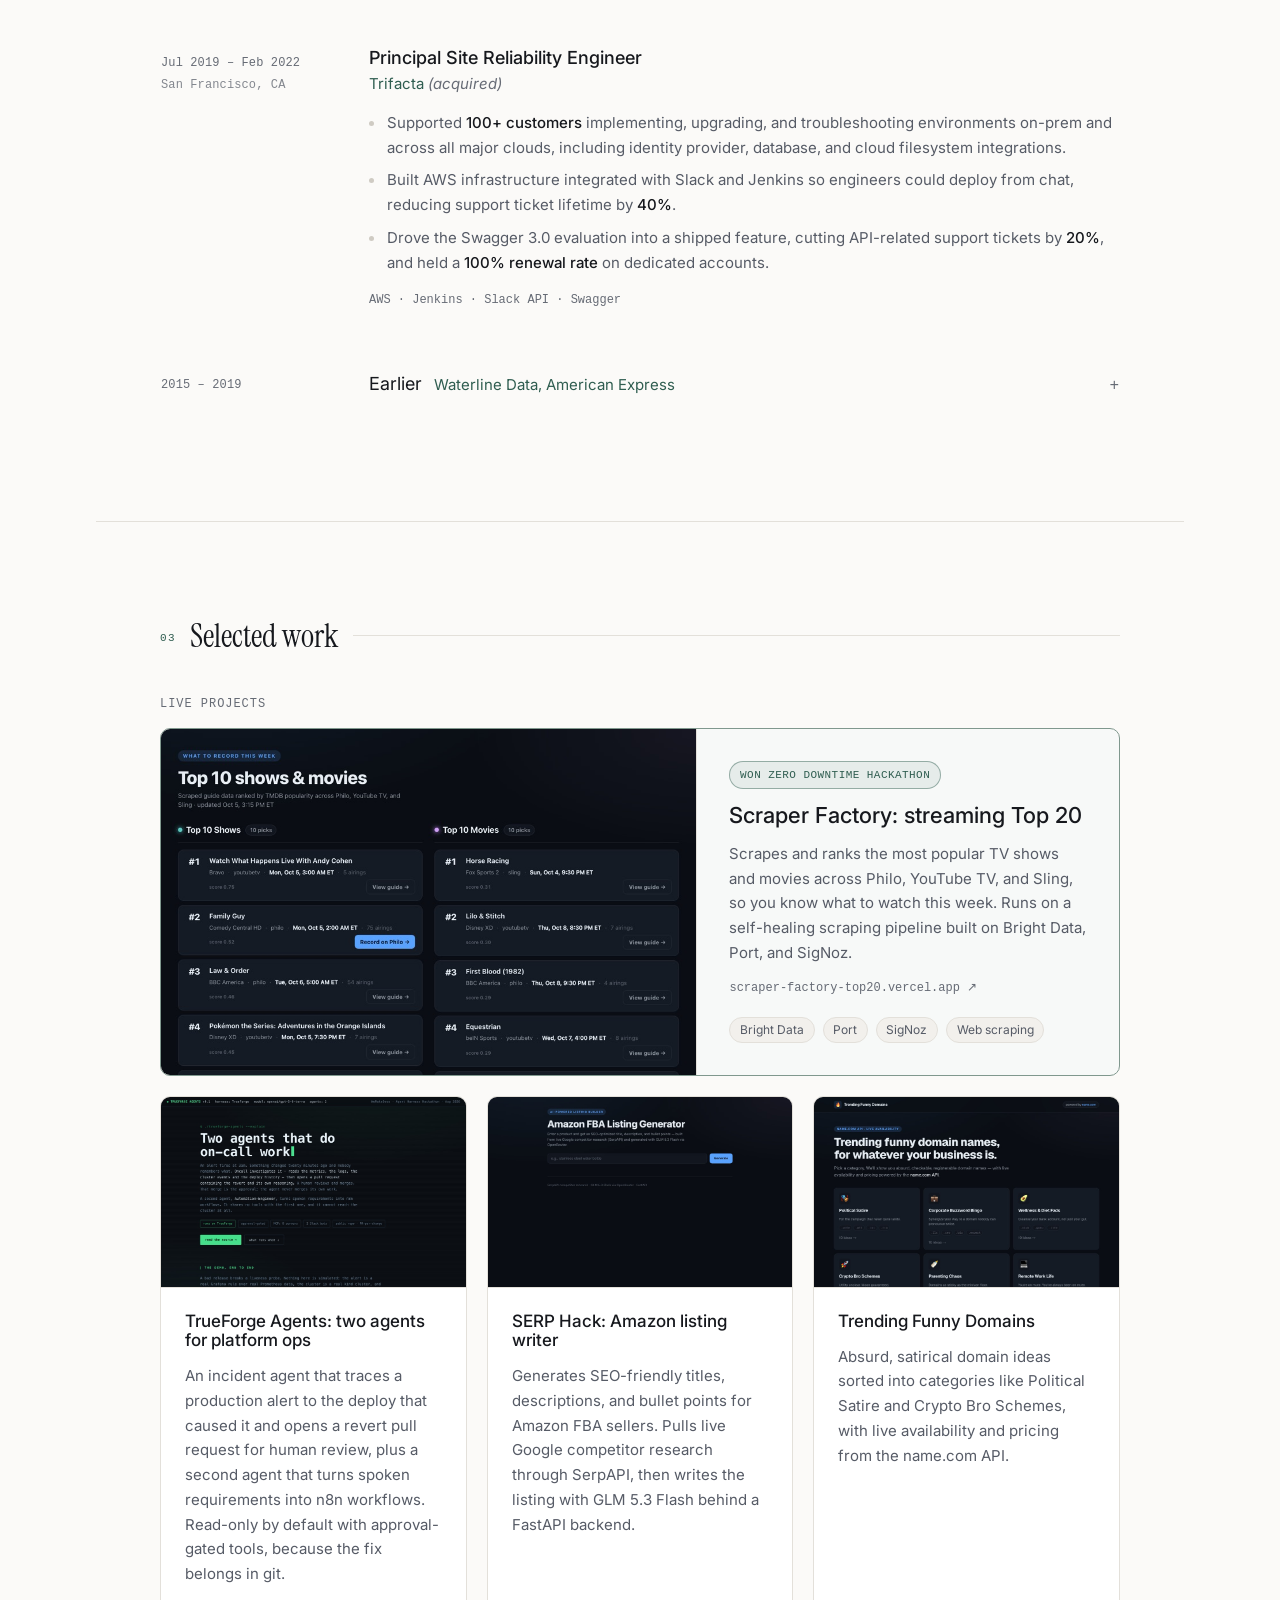
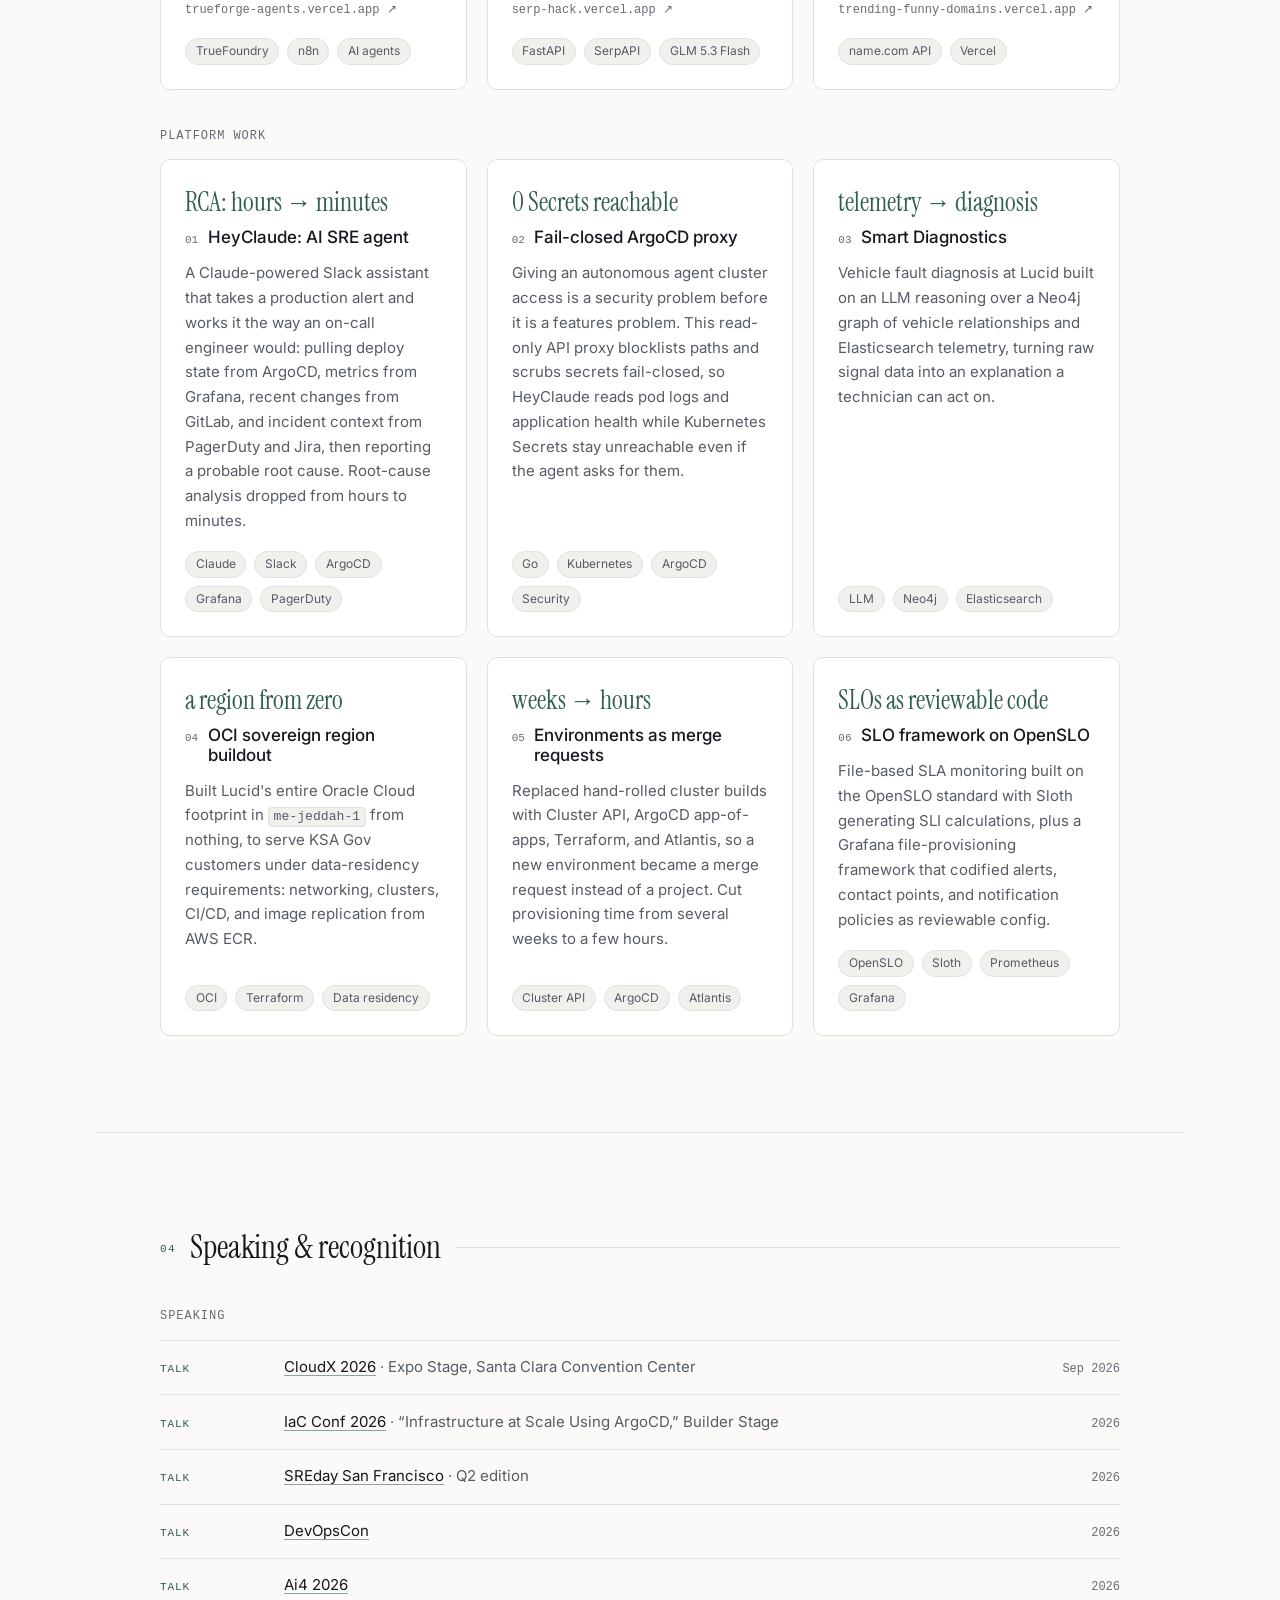
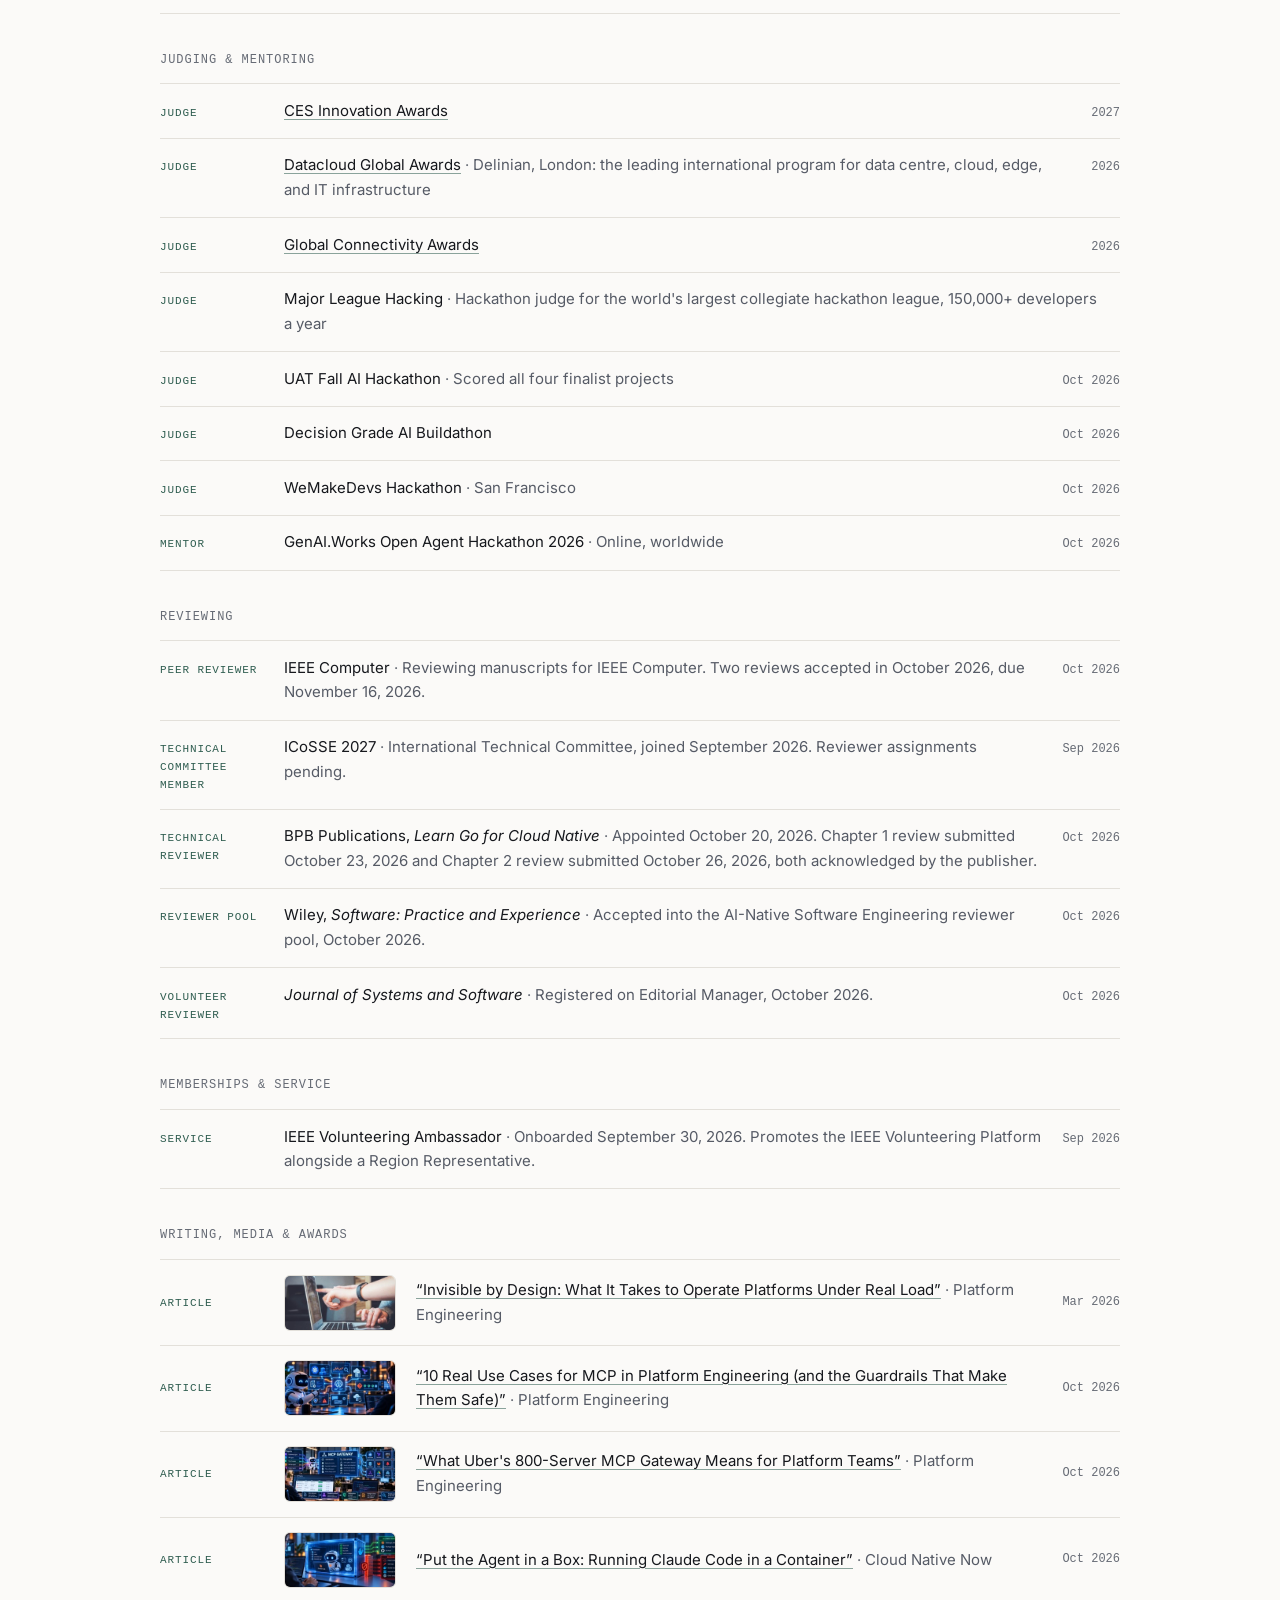
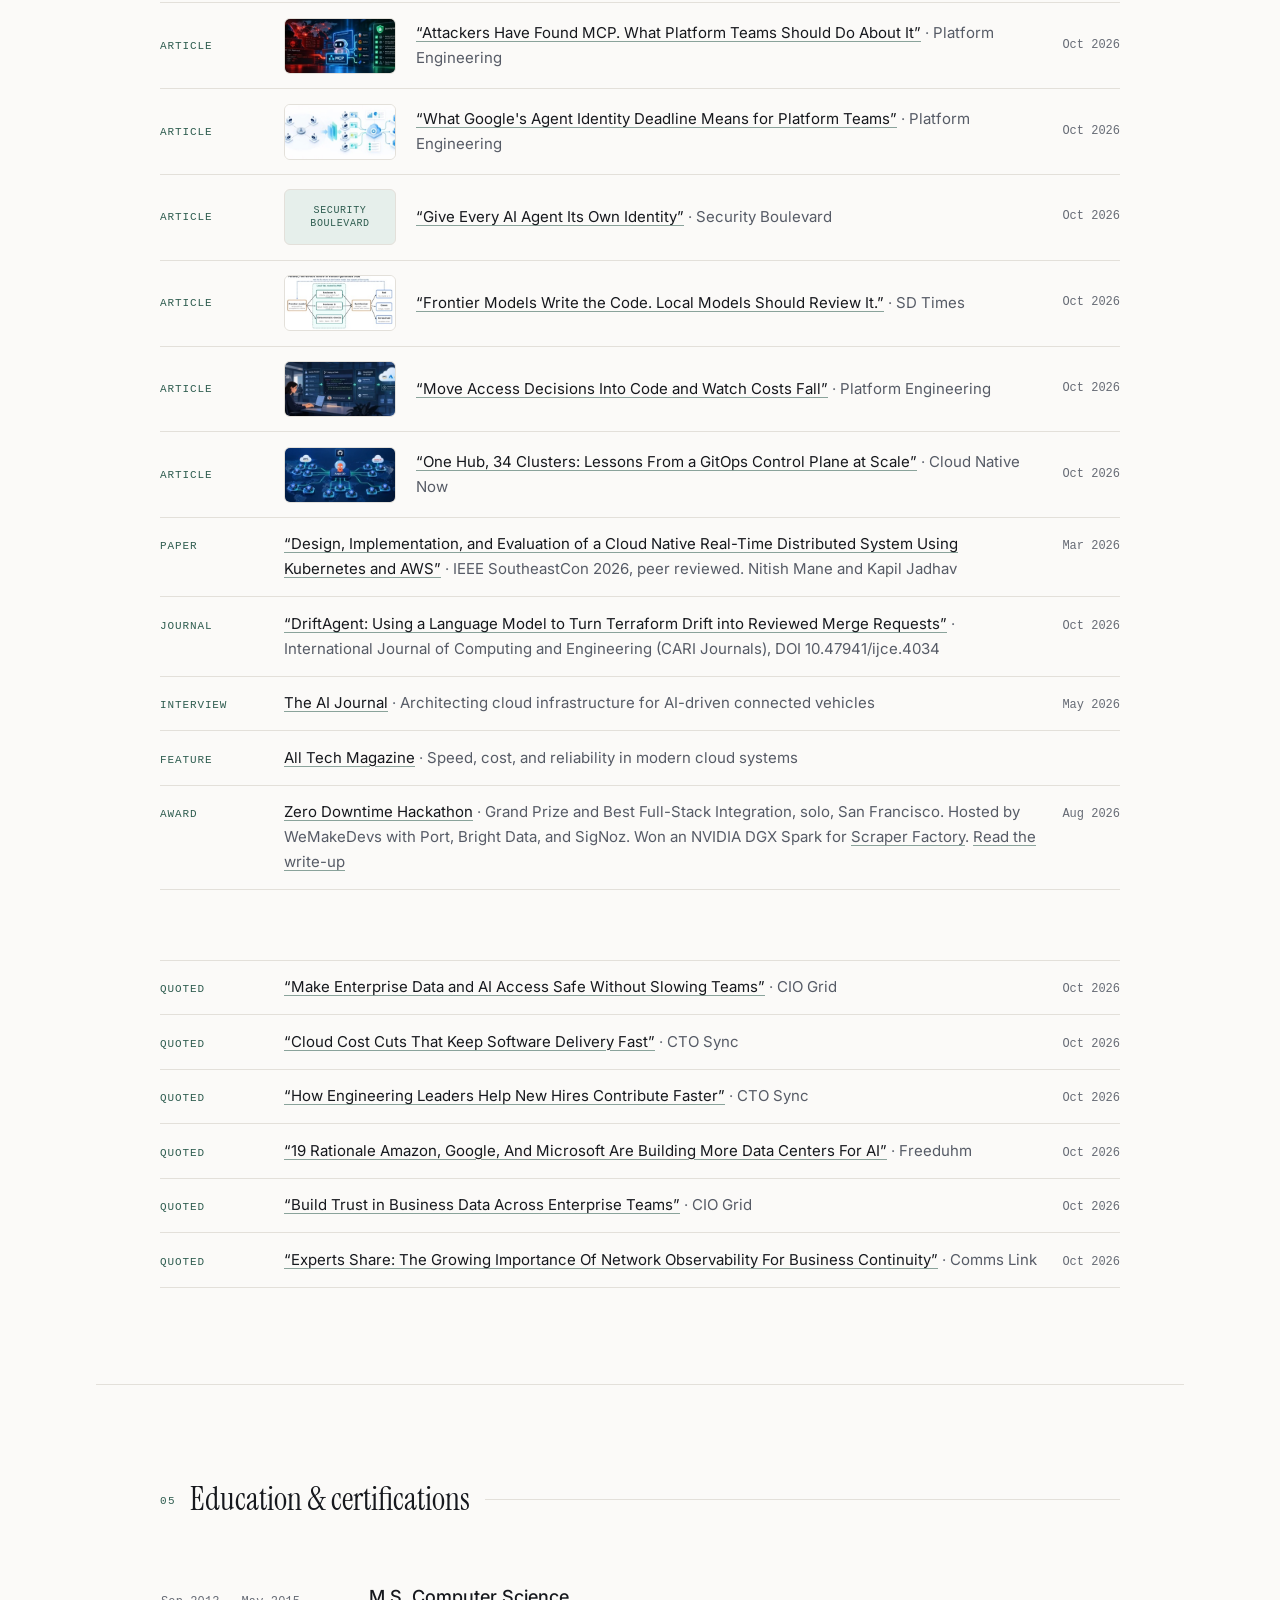
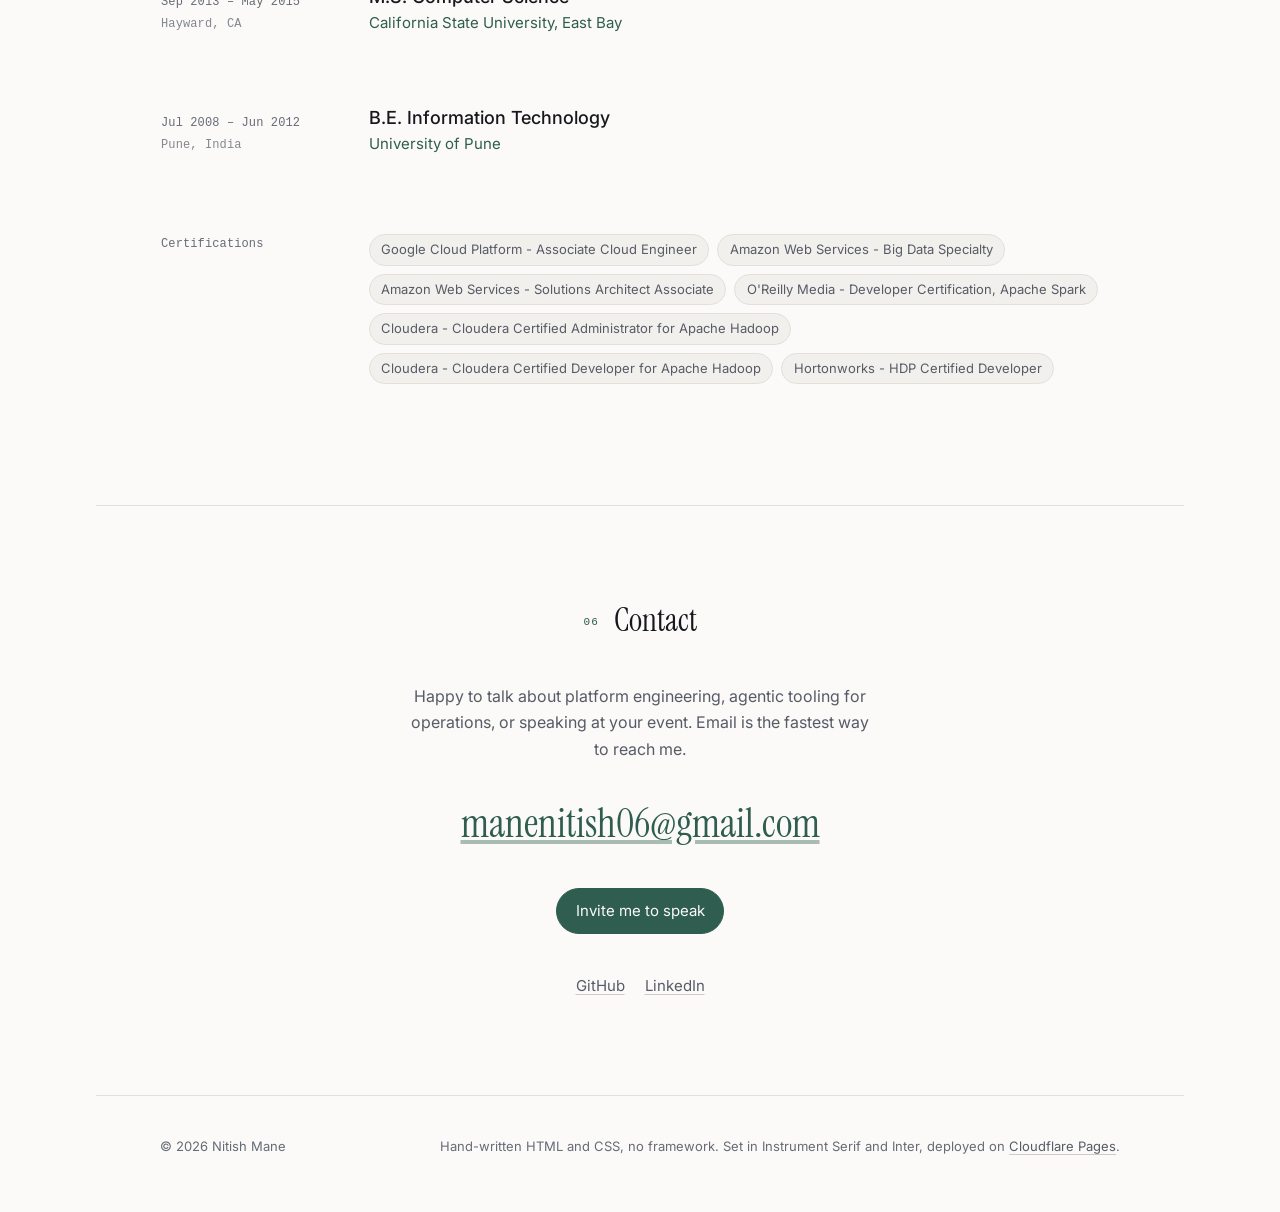
==== commit 7431d0e1: "Add publisher thumbnails to article rows Co-Authored-By: Claude Opus 5.5 (1M context) <noreply@anthr" ====
--- a/index.html
+++ b/index.html
@@ -496,53 +496,63 @@
 
     <h3 class="work__label reveal">Writing, media &amp; awards</h3>
     <ul class="entries reveal">
-      <li class="entry">
-        <span class="entry__kind">Article</span>
+      <li class="entry entry--thumb">
+        <span class="entry__kind">Article</span>
+        <a class="entry__thumb" href="https://platformengineering.com/features/invisible-by-design-what-it-takes-to-operate-platforms-under-real-load/" tabindex="-1" aria-hidden="true"><img src="/assets/writing/invisible-by-design.jpg" alt="" width="320" height="137" loading="lazy" decoding="async"></a>
         <span class="entry__main"><a href="https://platformengineering.com/features/invisible-by-design-what-it-takes-to-operate-platforms-under-real-load/">“Invisible by Design: What It Takes to Operate Platforms Under Real Load”</a> <span class="entry__meta">Platform Engineering</span></span>
         <span class="entry__when">Mar 2026</span>
       </li>
-      <li class="entry">
-        <span class="entry__kind">Article</span>
+      <li class="entry entry--thumb">
+        <span class="entry__kind">Article</span>
+        <a class="entry__thumb" href="https://platformengineering.com/features/10-real-use-cases-for-mcp-in-platform-engineering-and-the-guardrails-that-make-them-safe/" tabindex="-1" aria-hidden="true"><img src="/assets/writing/mcp-use-cases.jpg" alt="" width="320" height="137" loading="lazy" decoding="async"></a>
         <span class="entry__main"><a href="https://platformengineering.com/features/10-real-use-cases-for-mcp-in-platform-engineering-and-the-guardrails-that-make-them-safe/">“10 Real Use Cases for MCP in Platform Engineering (and the Guardrails That Make Them Safe)”</a> <span class="entry__meta">Platform Engineering</span></span>
         <span class="entry__when">Oct 2026</span>
       </li>
-      <li class="entry">
-        <span class="entry__kind">Article</span>
+      <li class="entry entry--thumb">
+        <span class="entry__kind">Article</span>
+        <a class="entry__thumb" href="https://platformengineering.com/features/what-ubers-800-server-mcp-gateway-means-for-platform-teams/" tabindex="-1" aria-hidden="true"><img src="/assets/writing/uber-mcp-gateway.jpg" alt="" width="320" height="137" loading="lazy" decoding="async"></a>
         <span class="entry__main"><a href="https://platformengineering.com/features/what-ubers-800-server-mcp-gateway-means-for-platform-teams/">“What Uber's 800-Server MCP Gateway Means for Platform Teams”</a> <span class="entry__meta">Platform Engineering</span></span>
         <span class="entry__when">Oct 2026</span>
       </li>
-      <li class="entry">
-        <span class="entry__kind">Article</span>
+      <li class="entry entry--thumb">
+        <span class="entry__kind">Article</span>
+        <a class="entry__thumb" href="https://cloudnativenow.com/contributed-content/put-the-agent-in-a-box-running-claude-code-in-a-container/" tabindex="-1" aria-hidden="true"><img src="/assets/writing/agent-in-a-box.jpg" alt="" width="320" height="137" loading="lazy" decoding="async"></a>
         <span class="entry__main"><a href="https://cloudnativenow.com/contributed-content/put-the-agent-in-a-box-running-claude-code-in-a-container/">“Put the Agent in a Box: Running Claude Code in a Container”</a> <span class="entry__meta">Cloud Native Now</span></span>
         <span class="entry__when">Oct 2026</span>
       </li>
-      <li class="entry">
-        <span class="entry__kind">Article</span>
+      <li class="entry entry--thumb">
+        <span class="entry__kind">Article</span>
+        <a class="entry__thumb" href="https://platformengineering.com/features/attackers-have-found-mcp-what-platform-teams-should-do-about-it/" tabindex="-1" aria-hidden="true"><img src="/assets/writing/attackers-found-mcp.jpg" alt="" width="320" height="137" loading="lazy" decoding="async"></a>
         <span class="entry__main"><a href="https://platformengineering.com/features/attackers-have-found-mcp-what-platform-teams-should-do-about-it/">“Attackers Have Found MCP. What Platform Teams Should Do About It”</a> <span class="entry__meta">Platform Engineering</span></span>
         <span class="entry__when">Oct 2026</span>
       </li>
-      <li class="entry">
-        <span class="entry__kind">Article</span>
+      <li class="entry entry--thumb">
+        <span class="entry__kind">Article</span>
+        <a class="entry__thumb" href="https://platformengineering.com/contributed-content/what-googles-agent-identity-deadline-means-for-platform-teams/" tabindex="-1" aria-hidden="true"><img src="/assets/writing/google-agent-identity.jpg" alt="" width="320" height="137" loading="lazy" decoding="async"></a>
         <span class="entry__main"><a href="https://platformengineering.com/contributed-content/what-googles-agent-identity-deadline-means-for-platform-teams/">“What Google's Agent Identity Deadline Means for Platform Teams”</a> <span class="entry__meta">Platform Engineering</span></span>
         <span class="entry__when">Oct 2026</span>
       </li>
-      <li class="entry">
-        <span class="entry__kind">Article</span>
+      <li class="entry entry--thumb">
+        <span class="entry__kind">Article</span>
+        <a class="entry__thumb entry__thumb--text" href="https://securityboulevard.com/2026/10/give-every-ai-agent-its-own-identity/" tabindex="-1" aria-hidden="true"><span>Security Boulevard</span></a>
         <span class="entry__main"><a href="https://securityboulevard.com/2026/10/give-every-ai-agent-its-own-identity/">“Give Every AI Agent Its Own Identity”</a> <span class="entry__meta">Security Boulevard</span></span>
         <span class="entry__when">Oct 2026</span>
       </li>
-      <li class="entry">
-        <span class="entry__kind">Article</span>
+      <li class="entry entry--thumb">
+        <span class="entry__kind">Article</span>
+        <a class="entry__thumb" href="https://sdtimes.com/sdt_dev/frontier-models-write-the-code-local-models-should-review-it/" tabindex="-1" aria-hidden="true"><img src="/assets/writing/frontier-local-review.jpg" alt="" width="320" height="137" loading="lazy" decoding="async"></a>
         <span class="entry__main"><a href="https://sdtimes.com/sdt_dev/frontier-models-write-the-code-local-models-should-review-it/">“Frontier Models Write the Code. Local Models Should Review It.”</a> <span class="entry__meta">SD Times</span></span>
         <span class="entry__when">Oct 2026</span>
       </li>
-      <li class="entry">
-        <span class="entry__kind">Article</span>
+      <li class="entry entry--thumb">
+        <span class="entry__kind">Article</span>
+        <a class="entry__thumb" href="https://platformengineering.com/features/move-access-decisions-into-code-and-watch-costs-fall/" tabindex="-1" aria-hidden="true"><img src="/assets/writing/access-decisions-code.jpg" alt="" width="320" height="137" loading="lazy" decoding="async"></a>
         <span class="entry__main"><a href="https://platformengineering.com/features/move-access-decisions-into-code-and-watch-costs-fall/">“Move Access Decisions Into Code and Watch Costs Fall”</a> <span class="entry__meta">Platform Engineering</span></span>
         <span class="entry__when">Oct 2026</span>
       </li>
-      <li class="entry">
-        <span class="entry__kind">Article</span>
+      <li class="entry entry--thumb">
+        <span class="entry__kind">Article</span>
+        <a class="entry__thumb" href="https://cloudnativenow.com/contributed-content/one-hub-34-clusters-lessons-from-a-gitops-control-plane-at-scale/" tabindex="-1" aria-hidden="true"><img src="/assets/writing/one-hub-34-clusters.jpg" alt="" width="320" height="137" loading="lazy" decoding="async"></a>
         <span class="entry__main"><a href="https://cloudnativenow.com/contributed-content/one-hub-34-clusters-lessons-from-a-gitops-control-plane-at-scale/">“One Hub, 34 Clusters: Lessons From a GitOps Control Plane at Scale”</a> <span class="entry__meta">Cloud Native Now</span></span>
         <span class="entry__when">Oct 2026</span>
       </li>
--- a/styles.css
+++ b/styles.css
@@ -485,6 +485,20 @@
   white-space: nowrap;
 }
 
+/* Article rows carry a small preview image from the publisher. */
+.entry--thumb { grid-template-columns: 6.5rem 7rem 1fr auto; align-items: center; }
+.entry__thumb {
+  display: block; width: 7rem; aspect-ratio: 2 / 1; overflow: hidden;
+  border: 1px solid var(--line); border-radius: 6px; background: var(--accent-soft);
+}
+.entry__thumb img { width: 100%; height: 100%; object-fit: cover; display: block; transition: transform .3s var(--ease); }
+.entry__thumb:hover img { transform: scale(1.04); }
+.entry__thumb--text {
+  display: grid; place-items: center; padding: .25rem; text-align: center; text-decoration: none;
+  font-family: var(--font-mono); font-size: .625rem; letter-spacing: .06em; text-transform: uppercase;
+  line-height: 1.3; color: var(--accent);
+}
+
 /* ── Contact ── */
 .section--contact { text-align: center; }
 .section--contact .section__title { justify-content: center; }
@@ -523,6 +537,7 @@
   .js .reveal { opacity: 1; transform: none; transition: none; }
   .hero > * { animation: none; }
   .card--live:hover .card__shot { transform: none; }
+  .entry__thumb:hover img { transform: none; }
   .card:hover, .btn:hover { transform: none; }
   .status-dot { animation: none; }
   .progress { transition: none; }
@@ -539,6 +554,8 @@
   .stats { grid-template-columns: repeat(2, 1fr); }
   .entry { grid-template-columns: 1fr auto; }
   .entry__kind { grid-column: 1 / -1; }
+  .entry--thumb { grid-template-columns: 5.5rem 1fr auto; }
+  .entry--thumb .entry__thumb { width: 5.5rem; }
   .site-footer { flex-direction: column; }
 
   /* Nav stays reachable on a phone: one scrollable row, no menu to open. */
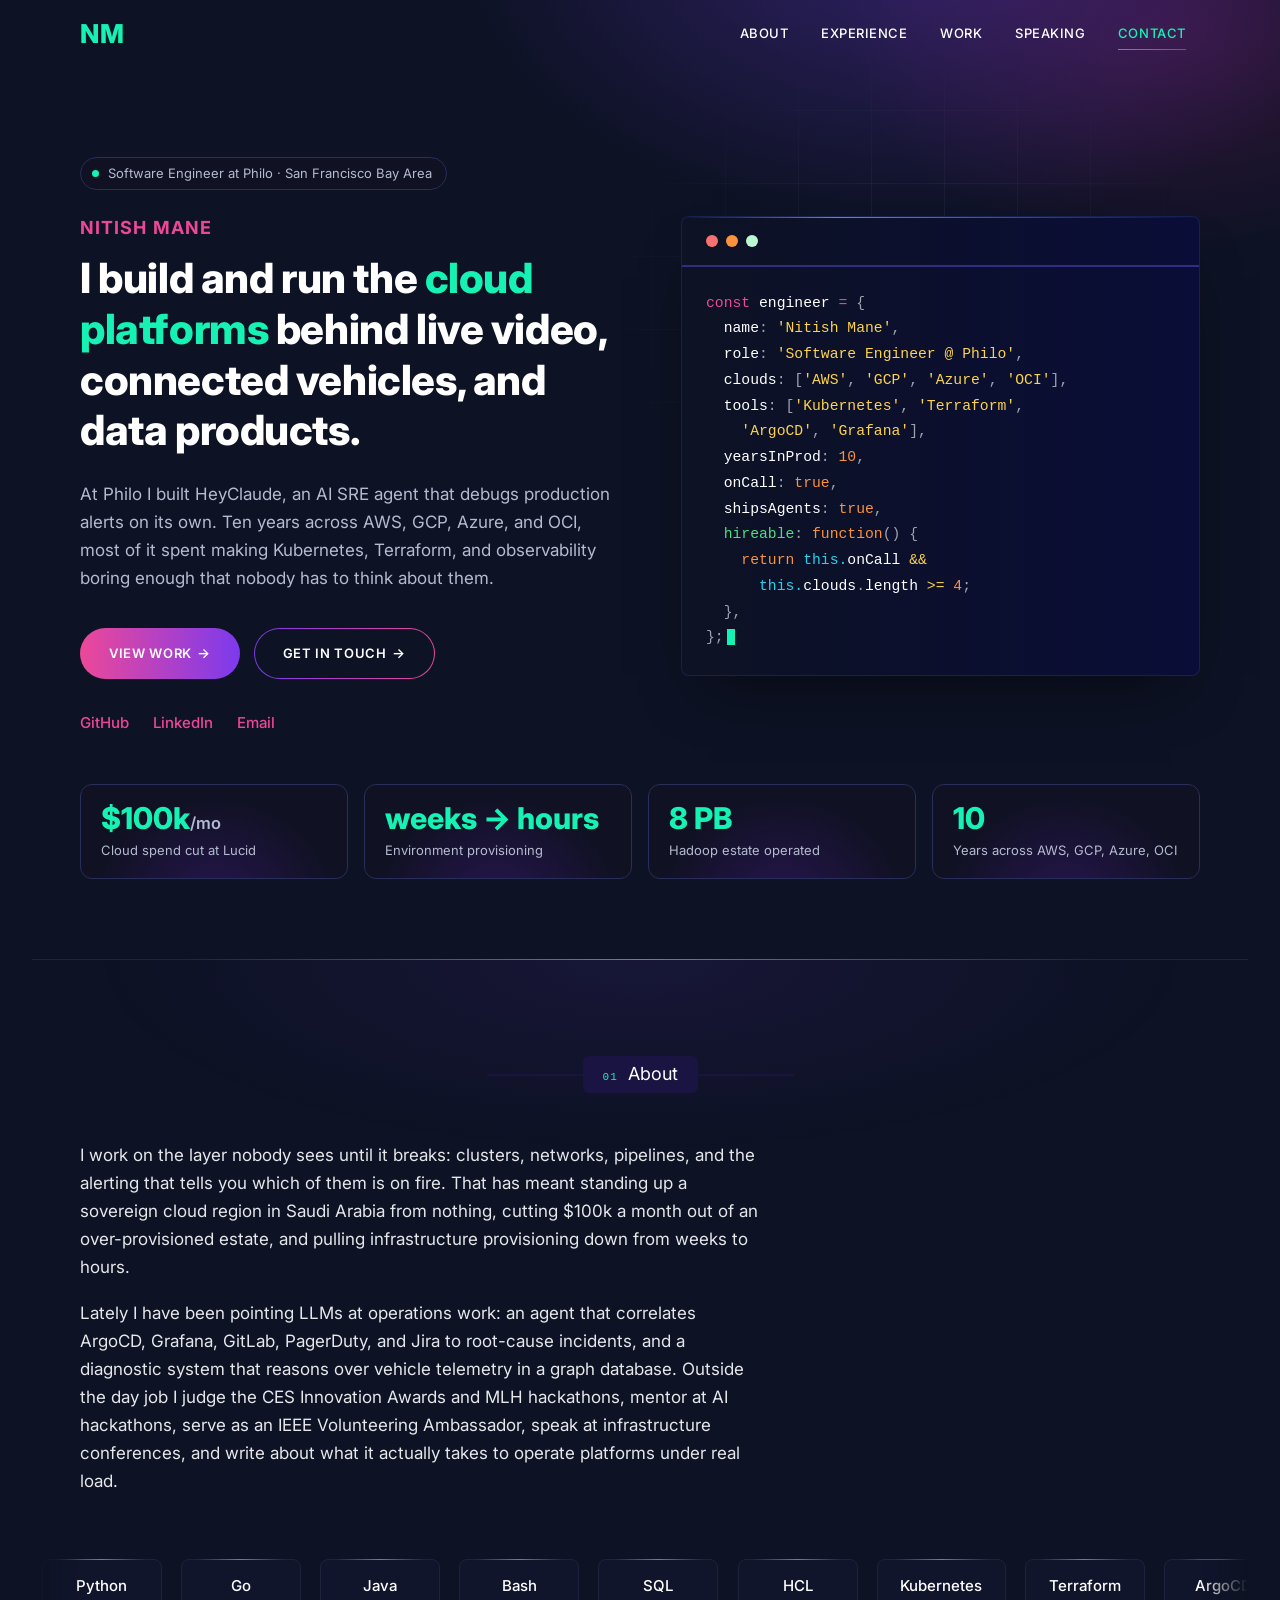
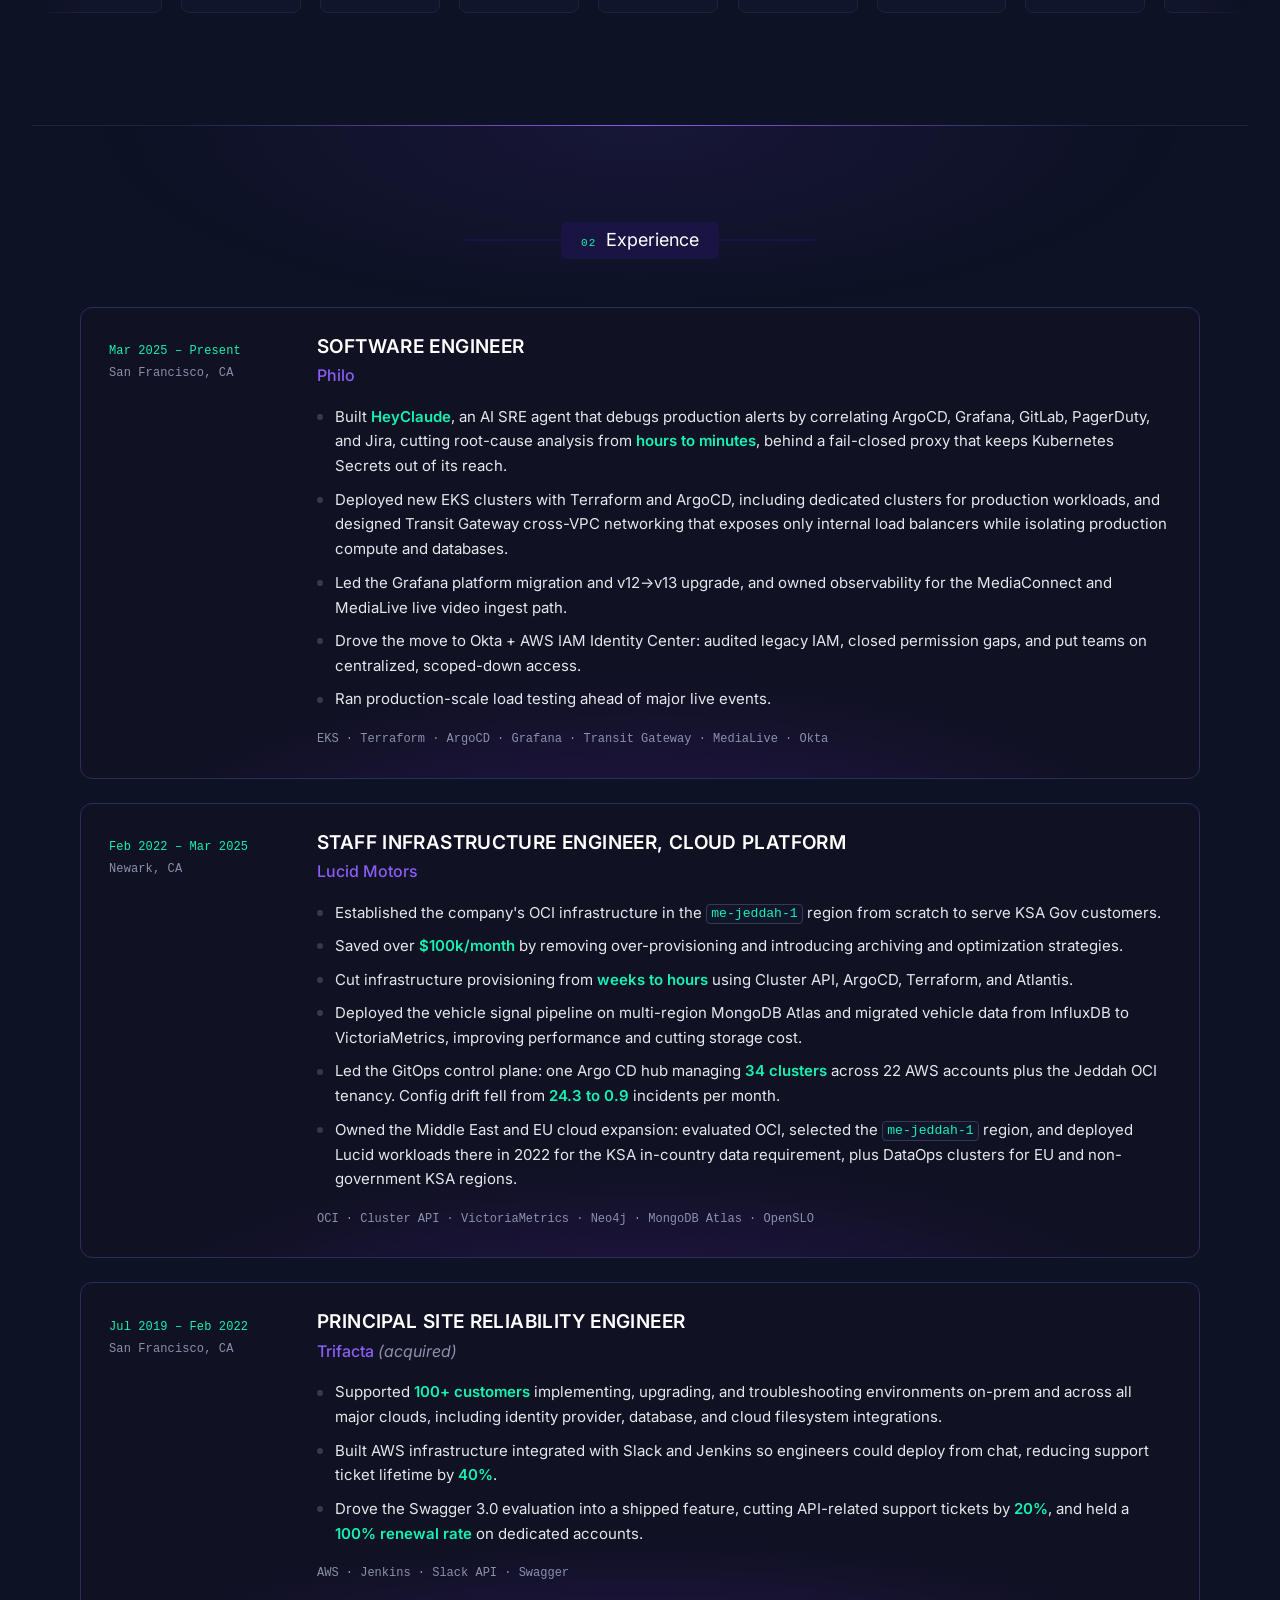
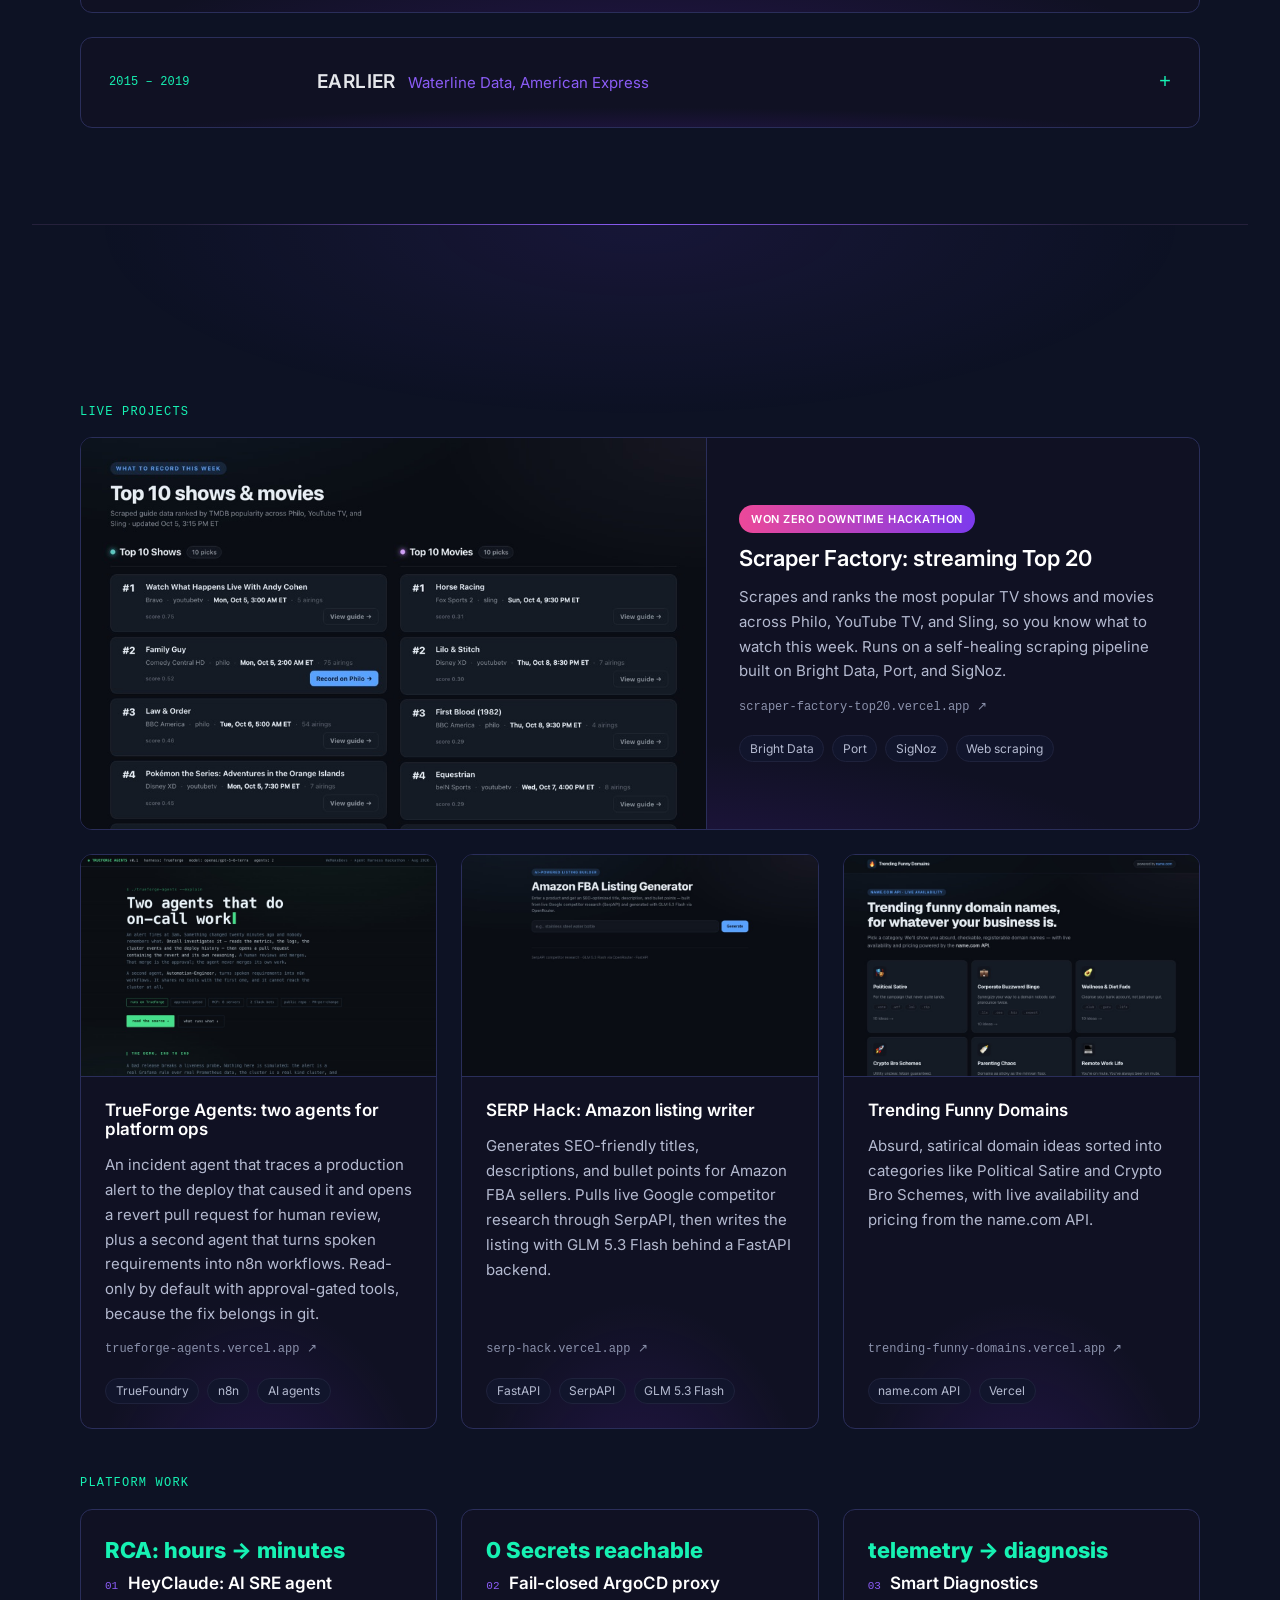
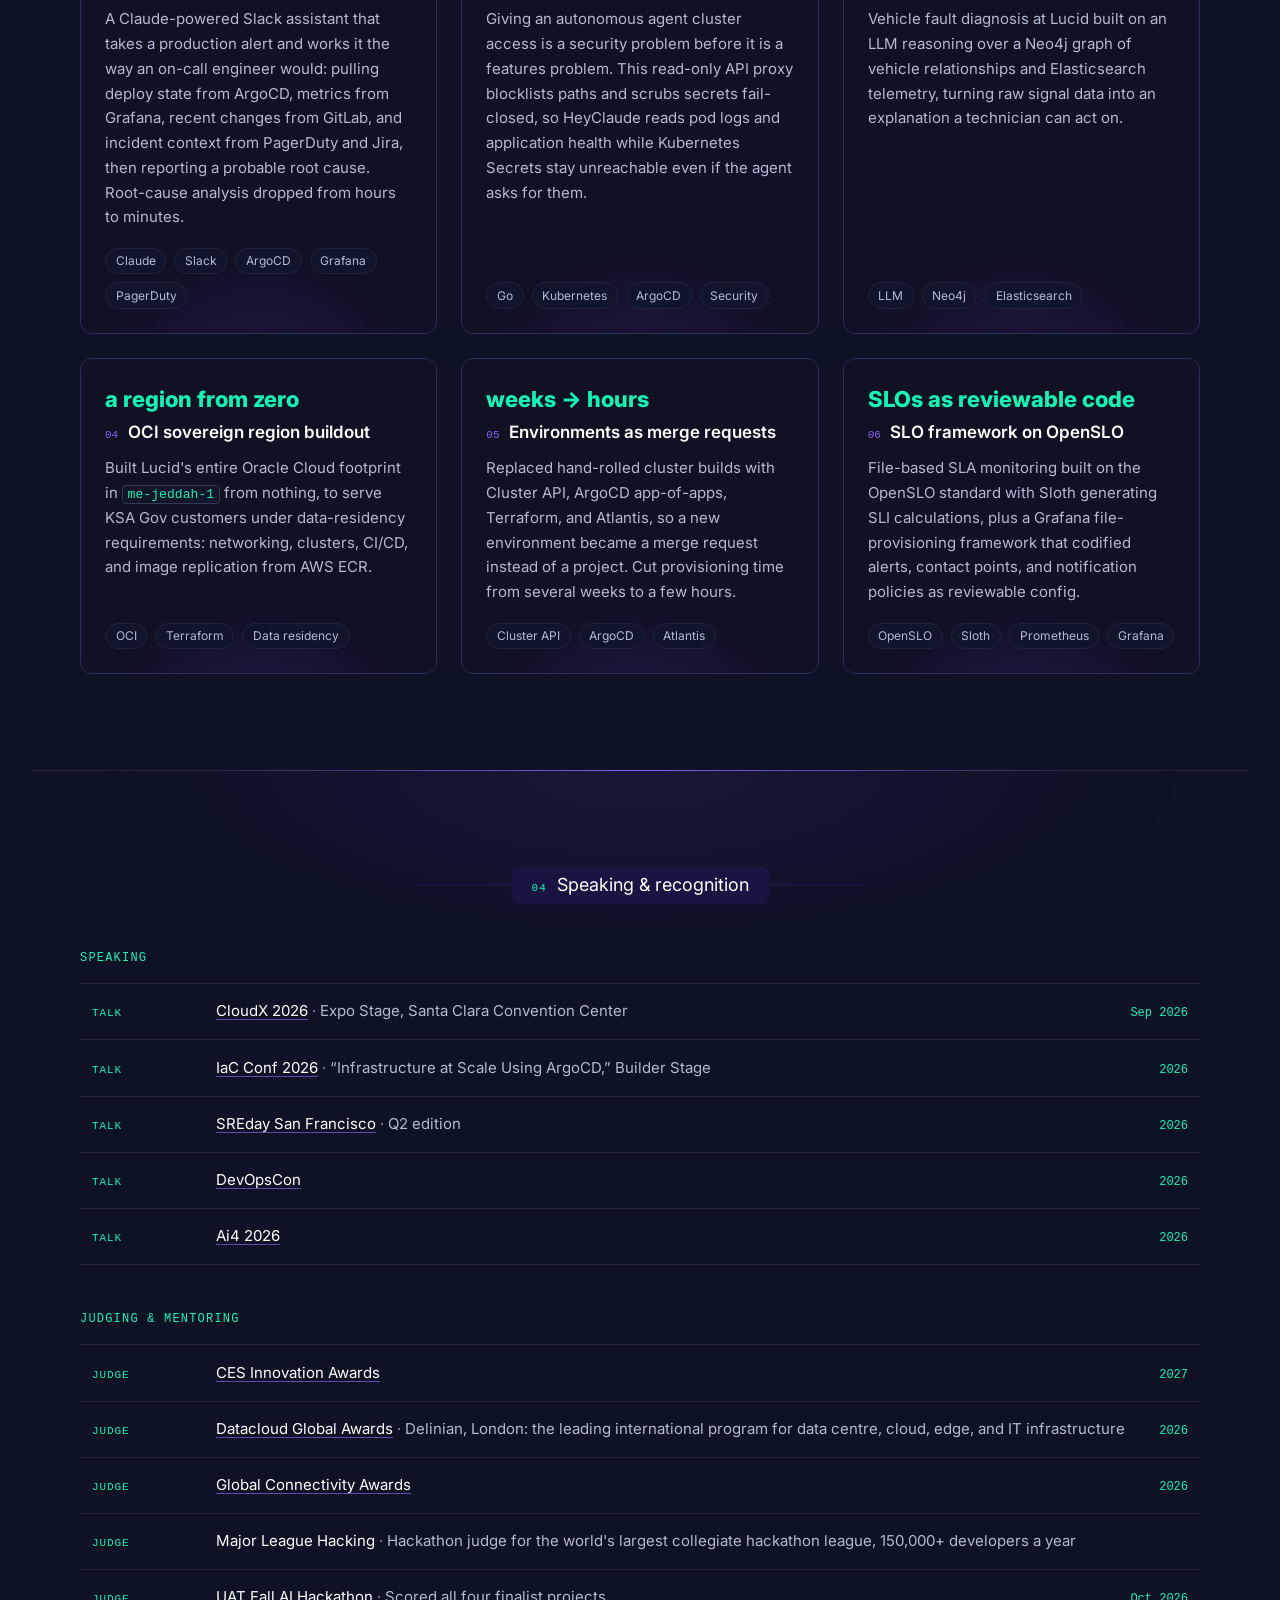
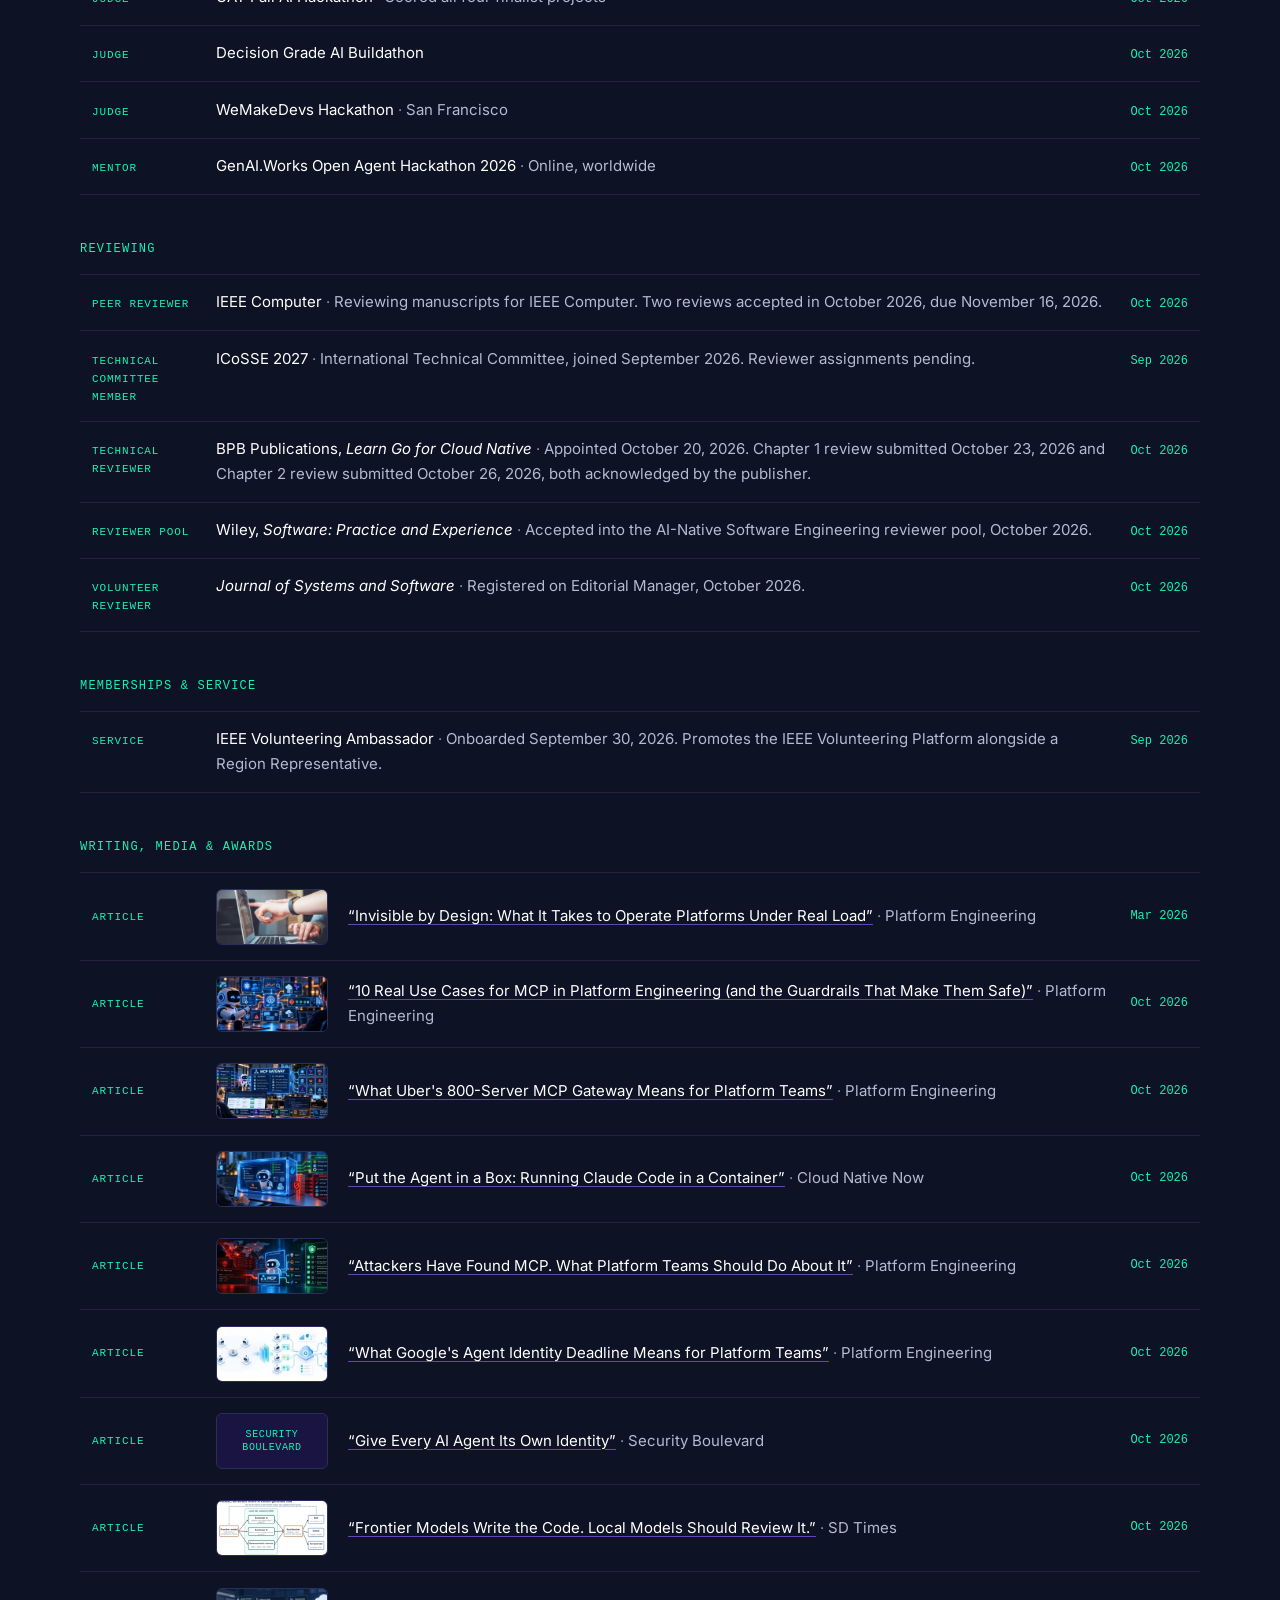
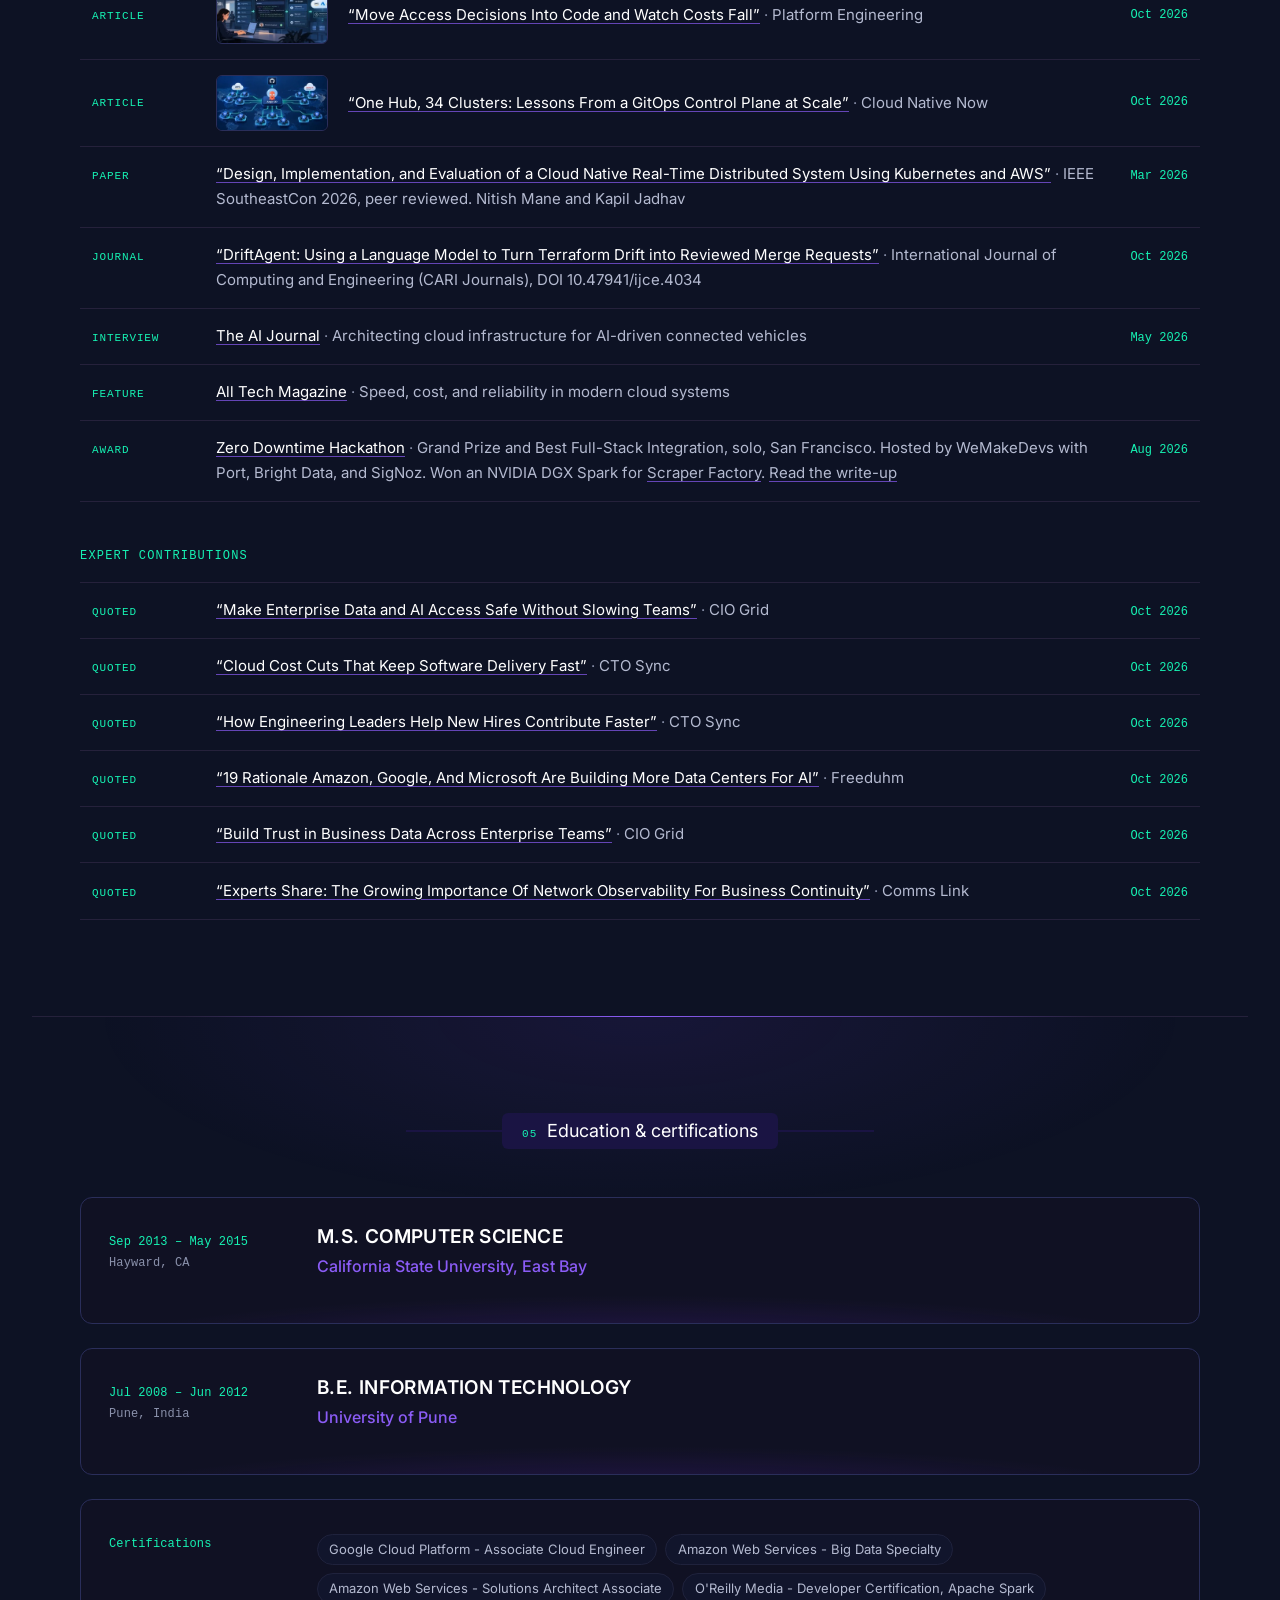
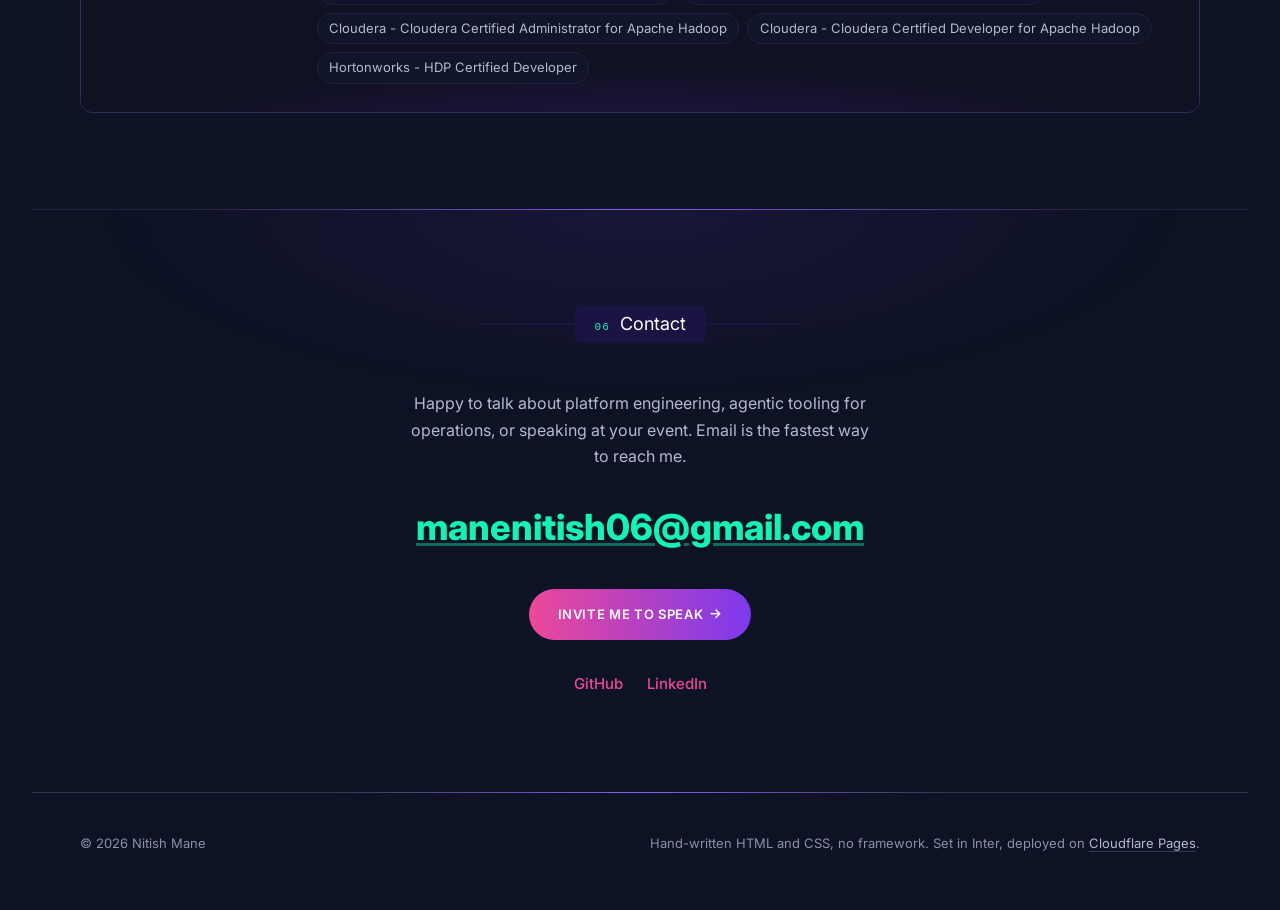
==== commit 3f13d823: "Redesign in a dark neon-on-navy style Dark-only navy palette with mint accent and pink-to-violet gra" ====
--- a/index.html
+++ b/index.html
@@ -1,8 +1,10 @@
 <!doctype html>
-<html lang="en" data-theme="">
+<html lang="en">
 <head>
 <meta charset="utf-8">
 <meta name="viewport" content="width=device-width, initial-scale=1">
+<meta name="color-scheme" content="dark">
+<meta name="theme-color" content="#0d1224">
 <title>Nitish Mane · Software Engineer</title>
 
 <!-- Canonical host: nitishmane.dev (www redirects to it) -->
@@ -18,7 +20,7 @@
 <link rel="icon" href="/assets/favicon.svg" type="image/svg+xml">
 <link rel="preconnect" href="https://fonts.googleapis.com">
 <link rel="preconnect" href="https://fonts.gstatic.com" crossorigin>
-<link rel="stylesheet" href="https://fonts.googleapis.com/css2?family=Inter:wght@400;500;600&family=Instrument+Serif:ital@0;1&display=swap">
+<link rel="stylesheet" href="https://fonts.googleapis.com/css2?family=Inter:wght@400;500;600;700;800&display=swap">
 <link rel="stylesheet" href="/styles.css">
 
 <script type="application/ld+json">
@@ -41,11 +43,6 @@
   // Scroll-reveal styles only apply once we know JS is running, so a failed
   // main.js leaves the page readable instead of blank.
   document.documentElement.classList.add('js');
-  // Set theme before first paint to avoid a flash of the wrong background.
-  try {
-    var t = localStorage.getItem('theme');
-    if (t) document.documentElement.setAttribute('data-theme', t);
-  } catch (e) {}
 </script>
 </head>
 <body>
@@ -63,10 +60,6 @@
       <li><a href="#speaking">Speaking</a></li>
       <li><a href="#contact">Contact</a></li>
     </ul>
-    <button class="theme-toggle" type="button" aria-label="Switch color theme" aria-pressed="false">
-      <svg class="theme-toggle__sun" viewBox="0 0 24 24" aria-hidden="true"><circle cx="12" cy="12" r="4.2"/><g><path d="M12 2.5v2.6M12 18.9v2.6M21.5 12h-2.6M5.1 12H2.5M18.7 5.3l-1.8 1.8M7.1 16.9l-1.8 1.8M18.7 18.7l-1.8-1.8M7.1 7.1L5.3 5.3"/></g></svg>
-      <svg class="theme-toggle__moon" viewBox="0 0 24 24" aria-hidden="true"><path d="M20 14.2A8.2 8.2 0 0 1 9.8 4a8.2 8.2 0 1 0 10.2 10.2z"/></svg>
-    </button>
   </nav>
 </header>
 
@@ -74,39 +67,60 @@
 
   <!-- ══ HERO ══ -->
   <section class="hero">
-    <p class="hero__status">
-      <span class="status-dot" aria-hidden="true"></span>
-      Software Engineer at Philo &middot; San Francisco Bay Area
-    </p>
-    <h1 class="hero__title">Nitish Mane</h1>
-    <p class="hero__statement">
-      I build and run the cloud platforms behind live video, connected vehicles, and data products.
-    </p>
-    <p class="hero__lede">
-      At Philo I built HeyClaude, an AI SRE agent that debugs production alerts on its own.
-      Ten years across AWS, GCP, Azure, and OCI, most of it spent making Kubernetes, Terraform,
-      and observability boring enough that nobody has to think about them.
-    </p>
+    <div class="hero__copy">
+      <p class="hero__status">
+        <span class="status-dot" aria-hidden="true"></span>
+        Software Engineer at Philo &middot; San Francisco Bay Area
+      </p>
+      <h1 class="hero__title">Nitish Mane</h1>
+      <p class="hero__statement">
+        I build and run the <span class="hl">cloud platforms</span> behind live video, connected vehicles, and data products.
+      </p>
+      <p class="hero__lede">
+        At Philo I built HeyClaude, an AI SRE agent that debugs production alerts on its own.
+        Ten years across AWS, GCP, Azure, and OCI, most of it spent making Kubernetes, Terraform,
+        and observability boring enough that nobody has to think about them.
+      </p>
+      <div class="hero__actions">
+        <a class="btn btn--primary" href="#work">View work</a>
+        <a class="btn" href="#contact">Get in touch</a>
+      </div>
+      <ul class="hero__links">
+        <li><a href="https://github.com/Nitishmane">GitHub</a></li>
+        <li><a href="https://www.linkedin.com/in/nitish-mane/">LinkedIn</a></li>
+        <li><a href="mailto:manenitish06@gmail.com">Email</a></li>
+      </ul>
+    </div>
+    <div class="hero__code" aria-hidden="true">
+      <div class="code-card">
+        <div class="code-card__bar"><span></span><span></span><span></span></div>
+<pre class="code-card__body"><code><span class="k">const</span> engineer <span class="k">=</span> <span class="p">{</span>
+  name<span class="p">:</span> <span class="s">'Nitish Mane'</span><span class="p">,</span>
+  role<span class="p">:</span> <span class="s">'Software Engineer @ Philo'</span><span class="p">,</span>
+  clouds<span class="p">: [</span><span class="s">'AWS'</span><span class="p">,</span> <span class="s">'GCP'</span><span class="p">,</span> <span class="s">'Azure'</span><span class="p">,</span> <span class="s">'OCI'</span><span class="p">],</span>
+  tools<span class="p">: [</span><span class="s">'Kubernetes'</span><span class="p">,</span> <span class="s">'Terraform'</span><span class="p">,</span>
+    <span class="s">'ArgoCD'</span><span class="p">,</span> <span class="s">'Grafana'</span><span class="p">],</span>
+  yearsInProd<span class="p">:</span> <span class="b">10</span><span class="p">,</span>
+  onCall<span class="p">:</span> <span class="b">true</span><span class="p">,</span>
+  shipsAgents<span class="p">:</span> <span class="b">true</span><span class="p">,</span>
+  <span class="f">hireable</span><span class="p">:</span> <span class="b">function</span><span class="p">() {</span>
+    <span class="b">return</span> <span class="t">this.</span>onCall <span class="s">&amp;&amp;</span>
+      <span class="t">this.</span>clouds<span class="p">.</span>length <span class="s">&gt;=</span> <span class="b">4</span><span class="p">;</span>
+  <span class="p">},</span>
+<span class="p">};</span><span class="caret"></span></code></pre>
+      </div>
+    </div>
     <dl class="stats">
       <div class="stats__item"><dt>Cloud spend cut at Lucid</dt><dd>$100k<small>/mo</small></dd></div>
       <div class="stats__item"><dt>Environment provisioning</dt><dd>weeks <span aria-label="to">→</span> hours</dd></div>
       <div class="stats__item"><dt>Hadoop estate operated</dt><dd>8&nbsp;PB</dd></div>
       <div class="stats__item"><dt>Years across AWS, GCP, Azure, OCI</dt><dd>10</dd></div>
     </dl>
-    <div class="hero__actions">
-      <a class="btn btn--primary" href="#work">View work</a>
-      <a class="btn" href="#contact">Get in touch</a>
-    </div>
-    <ul class="hero__links">
-      <li><a href="https://github.com/Nitishmane">GitHub</a></li>
-      <li><a href="https://www.linkedin.com/in/nitish-mane/">LinkedIn</a></li>
-      <li><a href="mailto:manenitish06@gmail.com">Email</a></li>
-    </ul>
   </section>
 
   <!-- ══ ABOUT ══ -->
   <section id="about" class="section">
-    <h2 class="section__title reveal"><span class="section__num">01</span> About</h2>
+    <h2 class="section__title reveal"><span class="section__pill"><span class="section__num">01</span> About</span></h2>
     <div class="prose reveal">
       <p>
         I work on the layer nobody sees until it breaks: clusters, networks, pipelines, and the
@@ -123,46 +137,17 @@
         operate platforms under real load.
       </p>
     </div>
-    <div class="skills reveal">
-      <div class="skills__group">
-        <h3>Languages</h3>
-        <ul class="tags">
-          <li>Python</li><li>Go</li><li>Java</li><li>Bash</li><li>SQL</li><li>HCL</li>
-        </ul>
-      </div>
-      <div class="skills__group">
-        <h3>Platform &amp; tooling</h3>
-        <ul class="tags">
-          <li>Kubernetes</li><li>Terraform</li><li>ArgoCD</li><li>Helm</li>
-          <li>Cluster API</li><li>GitLab CI</li><li>Atlantis</li>
-        </ul>
-      </div>
-      <div class="skills__group">
-        <h3>Observability</h3>
-        <ul class="tags">
-          <li>Grafana</li><li>Prometheus</li><li>Thanos</li><li>VictoriaMetrics</li>
-          <li>OpenSLO / Sloth</li><li>PagerDuty</li>
-        </ul>
-      </div>
-      <div class="skills__group">
-        <h3>Cloud</h3>
-        <ul class="tags">
-          <li>AWS</li><li>GCP</li><li>Azure</li><li>OCI</li>
-        </ul>
-      </div>
-      <div class="skills__group">
-        <h3>Data &amp; storage</h3>
-        <ul class="tags">
-          <li>PostgreSQL</li><li>MySQL</li><li>MongoDB Atlas</li><li>Kafka</li>
-          <li>Redshift</li><li>Neo4j</li><li>S3 / ADLS / GCS</li><li>HDFS</li>
-        </ul>
+    <div class="marquee reveal">
+      <div class="marquee__inner">
+        <ul class="marquee__track" aria-label="Skills"><li>Python</li><li>Go</li><li>Java</li><li>Bash</li><li>SQL</li><li>HCL</li><li>Kubernetes</li><li>Terraform</li><li>ArgoCD</li><li>Helm</li><li>Cluster API</li><li>GitLab CI</li><li>Atlantis</li><li>Grafana</li><li>Prometheus</li><li>Thanos</li><li>VictoriaMetrics</li><li>OpenSLO / Sloth</li><li>PagerDuty</li><li>AWS</li><li>GCP</li><li>Azure</li><li>OCI</li><li>PostgreSQL</li><li>MySQL</li><li>MongoDB Atlas</li><li>Kafka</li><li>Redshift</li><li>Neo4j</li><li>S3 / ADLS / GCS</li><li>HDFS</li></ul>
+        <ul class="marquee__track" aria-hidden="true"><li>Python</li><li>Go</li><li>Java</li><li>Bash</li><li>SQL</li><li>HCL</li><li>Kubernetes</li><li>Terraform</li><li>ArgoCD</li><li>Helm</li><li>Cluster API</li><li>GitLab CI</li><li>Atlantis</li><li>Grafana</li><li>Prometheus</li><li>Thanos</li><li>VictoriaMetrics</li><li>OpenSLO / Sloth</li><li>PagerDuty</li><li>AWS</li><li>GCP</li><li>Azure</li><li>OCI</li><li>PostgreSQL</li><li>MySQL</li><li>MongoDB Atlas</li><li>Kafka</li><li>Redshift</li><li>Neo4j</li><li>S3 / ADLS / GCS</li><li>HDFS</li></ul>
       </div>
     </div>
   </section>
 
   <!-- ══ EXPERIENCE ══ -->
   <section id="experience" class="section">
-    <h2 class="section__title reveal"><span class="section__num">02</span> Experience</h2>
+    <h2 class="section__title reveal"><span class="section__pill"><span class="section__num">02</span> Experience</span></h2>
     <ol class="timeline">
 
       <li class="role reveal">
@@ -243,7 +228,7 @@
 
   <!-- ══ SELECTED WORK ══ -->
   <section id="work" class="section">
-    <h2 class="section__title reveal"><span class="section__num">03</span> Selected work</h2>
+    <h2 class="section__title reveal"><span class="section__pill"><span class="section__num">03</span> Selected work</span></h2>
     <h3 class="work__label reveal">Live projects</h3>
     <div class="cards cards--live">
 
@@ -382,7 +367,7 @@
 
   <!-- ══ SPEAKING & RECOGNITION ══ -->
   <section id="speaking" class="section">
-    <h2 class="section__title reveal"><span class="section__num">04</span> Speaking &amp; recognition</h2>
+    <h2 class="section__title reveal"><span class="section__pill"><span class="section__num">04</span> Speaking &amp; recognition</span></h2>
     <h3 class="work__label reveal">Speaking</h3>
     <ul class="entries reveal">
       <li class="entry">
@@ -620,7 +605,7 @@
 
   <!-- ══ EDUCATION & CERTIFICATIONS ══ -->
   <section id="education" class="section">
-    <h2 class="section__title reveal"><span class="section__num">05</span> Education &amp; certifications</h2>
+    <h2 class="section__title reveal"><span class="section__pill"><span class="section__num">05</span> Education &amp; certifications</span></h2>
     <ol class="timeline">
 
       <li class="role reveal">
@@ -659,7 +644,7 @@
 
   <!-- ══ CONTACT ══ -->
   <section id="contact" class="section section--contact">
-    <h2 class="section__title reveal"><span class="section__num">06</span> Contact</h2>
+    <h2 class="section__title reveal"><span class="section__pill"><span class="section__num">06</span> Contact</span></h2>
     <p class="contact__lede reveal">
       Happy to talk about platform engineering, agentic tooling for operations, or speaking at
       your event. Email is the fastest way to reach me.
@@ -678,7 +663,7 @@
 
 <footer class="site-footer">
   <p>© <span id="year">2026</span> Nitish Mane</p>
-  <p>Hand-written HTML and CSS, no framework. Set in Instrument Serif and Inter,
+  <p>Hand-written HTML and CSS, no framework. Set in Inter,
      deployed on <a href="https://pages.cloudflare.com/">Cloudflare Pages</a>.</p>
 </footer>
 
--- a/styles.css
+++ b/styles.css
@@ -1,66 +1,51 @@
 /* ══════════════════════════════════════════════════════════
    Nitish Mane · portfolio
+   Dark, neon-on-navy look: mint text accent, pink→violet
+   gradients, glow cards, pill section titles.
    Tokens → reset → chrome → hero → sections → components
           → motion → responsive → print
    ══════════════════════════════════════════════════════════ */
 
-/* ── Tokens: light is the base definition ── */
+/* ── Tokens (dark only) ── */
 :root {
-  --bg:          #fbfaf8;
-  --bg-raised:   #ffffff;
-  --bg-sunken:   #f2f0ec;
-  --bg-hover:    #f6f4f0;
-  --text:        #16181d;
-  --text-soft:   #565b66;
-  --text-faint:  #666b75;
-  --line:        #e3e0da;
-  --line-strong: #cfcbc3;
-  --accent:      #2f5d50;
-  --accent-soft: #e6efeb;
-  --shadow:      0 1px 2px rgba(20,22,28,.05), 0 12px 32px -14px rgba(20,22,28,.18);
-
-  --font-sans: "Inter", -apple-system, BlinkMacSystemFont, "Segoe UI", Roboto, Helvetica, Arial, sans-serif;
-  --font-serif: "Instrument Serif", Georgia, "Times New Roman", serif;
-  --font-mono: ui-monospace, SFMono-Regular, "SF Mono", Menlo, Consolas, monospace;
+  color-scheme: dark;
+
+  --bg:          #0d1224;
+  --bg-raised:   #101123;
+  --bg-sunken:   #11152c;
+  --bg-hover:    #141833;
+  --text:        #ffffff;
+  --text-body:   #e5e7eb;
+  --text-soft:   #b4bad0;
+  --text-faint:  #8a91ab;
+  --line:        #25213b;
+  --line-card:   #2a2e5a;
+  --line-strong: #353a52;
+
+  --mint:        #16f2b3;
+  --pink:        #ec4899;
+  --violet:      #7c3aed;
+  --violet-soft: #8b5cf6;
+  --pill:        #1a1443;
+
+  --grad-btn:    linear-gradient(to right, var(--pink), var(--violet));
+  --hairline:    linear-gradient(to right, transparent, var(--violet-soft), transparent);
+
+  --font-sans: "Inter", system-ui, -apple-system, BlinkMacSystemFont, "Segoe UI", Roboto, Helvetica, Arial, sans-serif;
+  --font-mono: ui-monospace, SFMono-Regular, "SF Mono", Menlo, Monaco, Consolas, monospace;
 
   --measure: 62ch;
-  --gutter: clamp(1.25rem, 5vw, 4rem);
-  --page: 68rem;
-  --radius: 10px;
-  --ease: cubic-bezier(.2, .7, .3, 1);
-}
-
-/* Dark palette: by system preference unless light is pinned … */
-@media (prefers-color-scheme: dark) {
-  :root:not([data-theme="light"]) {
-    --bg:          #0e0f12;
-    --bg-raised:   #16181c;
-    --bg-sunken:   #121317;
-    --bg-hover:    #191c21;
-    --text:        #eceef2;
-    --text-soft:   #a2a8b4;
-    --text-faint:  #8a909b;
-    --line:        #24272d;
-    --line-strong: #363a42;
-    --accent:      #7fd1b9;
-    --accent-soft: #16241f;
-    --shadow:      0 1px 2px rgba(0,0,0,.4), 0 12px 32px -14px rgba(0,0,0,.7);
-  }
-}
-/* … and by the toggle, which wins in both directions. */
-:root[data-theme="dark"] {
-  --bg:          #0e0f12;
-  --bg-raised:   #16181c;
-  --bg-sunken:   #121317;
-  --bg-hover:    #191c21;
-  --text:        #eceef2;
-  --text-soft:   #a2a8b4;
-  --text-faint:  #8a909b;
-  --line:        #24272d;
-  --line-strong: #363a42;
-  --accent:      #7fd1b9;
-  --accent-soft: #16241f;
-  --shadow:      0 1px 2px rgba(0,0,0,.4), 0 12px 32px -14px rgba(0,0,0,.7);
+  --gutter: clamp(1.25rem, 5vw, 3rem);
+  --page: 76rem;
+  --radius: 12px;
+  --ease: cubic-bezier(.4, 0, .2, 1);
+}
+
+/* Lets the glow ring's start angle animate smoothly. */
+@property --angle {
+  syntax: "<angle>";
+  inherits: false;
+  initial-value: 180deg;
 }
 
 /* ── Reset ── */
@@ -69,8 +54,13 @@
 @media (prefers-reduced-motion: reduce) { html { scroll-behavior: auto; } }
 body {
   margin: 0;
-  background: var(--bg);
-  color: var(--text);
+  /* Violet and pink aurora bleeding in from the top right. */
+  background:
+    radial-gradient(42rem 26rem at 72% -4rem, rgba(130, 68, 255, .30), transparent 70%),
+    radial-gradient(30rem 20rem at 92% 2rem, rgba(249, 38, 174, .16), transparent 70%),
+    var(--bg);
+  background-repeat: no-repeat;
+  color: var(--text-body);
   font-family: var(--font-sans);
   font-size: 1rem;
   line-height: 1.65;
@@ -78,23 +68,24 @@
   text-rendering: optimizeLegibility;
   overflow-x: hidden;
 }
-h1, h2, h3 { line-height: 1.15; margin: 0; font-weight: 500; }
+h1, h2, h3 { line-height: 1.15; margin: 0; font-weight: 600; color: var(--text); }
 p, ul, ol { margin: 0; }
 ul, ol { list-style: none; padding: 0; }
 img, svg { max-width: 100%; }
 a { color: inherit; text-decoration-color: var(--line-strong); text-underline-offset: 3px; }
 a:hover { text-decoration-color: currentColor; }
-:focus-visible { outline: 2px solid var(--accent); outline-offset: 3px; border-radius: 3px; }
+:focus-visible { outline: 2px solid var(--mint); outline-offset: 3px; border-radius: 3px; }
 
 code {
   font-family: var(--font-mono); font-size: .875em;
   padding: .1em .35em;
-  background: var(--bg-sunken); border: 1px solid var(--line); border-radius: 4px;
+  color: var(--mint);
+  background: var(--bg-sunken); border: 1px solid var(--line-strong); border-radius: 4px;
 }
 
 .skip-link {
   position: absolute; left: -9999px; top: 0; z-index: 100;
-  background: var(--accent); color: var(--bg); padding: .6rem 1rem; border-radius: 0 0 var(--radius) 0;
+  background: var(--mint); color: var(--bg); padding: .6rem 1rem; border-radius: 0 0 var(--radius) 0;
 }
 .skip-link:focus { left: 0; }
 
@@ -103,242 +94,345 @@
   position: fixed; inset: 0 auto auto 0; z-index: 60;
   height: 2px; width: 100%;
   transform: scaleX(0); transform-origin: 0 50%;
-  background: var(--accent);
+  background: var(--grad-btn);
   will-change: transform;
 }
 
 /* ── Header / nav ── */
 .site-header {
   position: sticky; top: 0; z-index: 50;
-  background: color-mix(in srgb, var(--bg) 85%, transparent);
-  backdrop-filter: blur(10px);
   border-bottom: 1px solid transparent;
-  transition: border-color .2s ease;
-}
-.site-header.is-stuck { border-bottom-color: var(--line); }
+  transition: border-color .3s ease, background-color .3s ease;
+}
+/* Clear over the aurora at the top; frosted once the page scrolls under it. */
+.site-header.is-stuck {
+  background: color-mix(in srgb, var(--bg) 82%, transparent);
+  backdrop-filter: blur(12px);
+  border-bottom-color: var(--line);
+}
 .nav {
   max-width: var(--page); margin-inline: auto;
   padding: 0 var(--gutter);
-  min-height: 60px;
+  min-height: 68px;
   display: flex; align-items: center; gap: 1.25rem;
 }
 .nav__brand {
-  font-family: var(--font-serif); font-size: 1.35rem; letter-spacing: .04em;
-  text-decoration: none; flex: none;
+  font-size: 1.625rem; font-weight: 800; letter-spacing: .02em;
+  color: var(--mint); text-decoration: none; flex: none;
 }
 .nav__list {
-  display: flex; gap: 1.5rem;
+  display: flex; gap: .25rem;
   margin-inline: auto 0;
-  font-size: .875rem; color: var(--text-soft);
+  font-size: .8125rem; font-weight: 500; letter-spacing: .04em; text-transform: uppercase;
+  color: var(--text);
 }
 .nav__list a {
-  position: relative; text-decoration: none;
-  padding-block: .35rem;
-  transition: color .15s ease;
-}
-.nav__list a:hover { color: var(--text); }
-/* The underline grows from the centre on the active link. */
+  position: relative; display: block; text-decoration: none;
+  padding: .45rem .9rem;
+  transition: color .3s var(--ease);
+}
+.nav__list a:hover { color: var(--pink); }
 .nav__list a::after {
-  content: ""; position: absolute; left: 0; right: 0; bottom: 0;
-  height: 1px; background: var(--accent);
+  content: ""; position: absolute; left: .9rem; right: .9rem; bottom: .15rem;
+  height: 1px; background: var(--grad-btn);
   transform: scaleX(0); transform-origin: 50% 50%;
-  transition: transform .25s var(--ease);
-}
-.nav__list a.is-active { color: var(--text); }
+  transition: transform .3s var(--ease);
+}
+.nav__list a.is-active { color: var(--mint); }
 .nav__list a.is-active::after { transform: scaleX(1); }
-
-.theme-toggle {
-  display: grid; place-items: center; flex: none;
-  width: 34px; height: 34px; padding: 0; margin-left: 1.25rem;
-  background: transparent; border: 1px solid var(--line);
-  border-radius: 999px; color: var(--text-soft); cursor: pointer;
-  transition: color .15s ease, border-color .15s ease, background-color .15s ease;
-}
-.theme-toggle:hover { color: var(--text); border-color: var(--line-strong); background: var(--bg-hover); }
-.theme-toggle svg {
-  width: 16px; height: 16px; grid-area: 1/1;
-  fill: none; stroke: currentColor; stroke-width: 1.6; stroke-linecap: round;
-}
-.theme-toggle__moon { display: none; }
-:root[data-theme="dark"] .theme-toggle__sun { display: none; }
-:root[data-theme="dark"] .theme-toggle__moon { display: block; }
-@media (prefers-color-scheme: dark) {
-  :root:not([data-theme="light"]) .theme-toggle__sun { display: none; }
-  :root:not([data-theme="light"]) .theme-toggle__moon { display: block; }
-}
 
 /* ── Hero ── */
 .hero {
+  position: relative; isolation: isolate;
   max-width: var(--page); margin-inline: auto;
-  padding: clamp(3.5rem, 10vw, 6.5rem) var(--gutter) clamp(3rem, 8vw, 5rem);
+  padding: clamp(3rem, 8vw, 5.5rem) var(--gutter) clamp(3rem, 7vw, 5rem);
+  display: grid; gap: 3rem 3.5rem;
+  grid-template-columns: minmax(0, 1.05fr) minmax(0, 1fr);
+  align-items: center;
+}
+/* Ghost grid behind the code card, fading out at the edges. */
+.hero::before {
+  content: ""; position: absolute; z-index: -1;
+  inset: -2rem 0 auto 45%; height: 34rem;
+  background-image:
+    linear-gradient(rgba(255,255,255,.05) 1px, transparent 1px),
+    linear-gradient(90deg, rgba(255,255,255,.05) 1px, transparent 1px);
+  background-size: 73px 73px;
+  -webkit-mask-image: radial-gradient(closest-side, #000 30%, transparent);
+          mask-image: radial-gradient(closest-side, #000 30%, transparent);
+  pointer-events: none;
 }
 .hero__status {
   display: inline-flex; align-items: center; gap: .55rem;
   padding: .3rem .85rem .3rem .7rem;
-  border: 1px solid var(--line); border-radius: 999px;
+  border: 1px solid var(--line-card); border-radius: 999px;
   background: var(--bg-raised);
   font-size: .8125rem; color: var(--text-soft);
   margin-bottom: 1.75rem;
 }
 .status-dot {
   width: 7px; height: 7px; border-radius: 50%; flex: none;
-  background: var(--accent);
-  box-shadow: 0 0 0 0 color-mix(in srgb, var(--accent) 60%, transparent);
+  background: var(--mint);
   animation: pulse 2.8s ease-out infinite;
 }
 @keyframes pulse {
-  0%   { box-shadow: 0 0 0 0 color-mix(in srgb, var(--accent) 55%, transparent); }
+  0%   { box-shadow: 0 0 0 0 rgba(22, 242, 179, .55); }
   70%  { box-shadow: 0 0 0 7px transparent; }
   100% { box-shadow: 0 0 0 0 transparent; }
 }
 .hero__title {
-  font-family: var(--font-sans);
-  font-size: 1rem; font-weight: 500; letter-spacing: .01em;
-  color: var(--accent);
-  margin-bottom: .75rem;
-}
-/* The claim, not the name, is what a visitor should read first. */
+  font-size: 1.125rem; font-weight: 700; letter-spacing: .06em; text-transform: uppercase;
+  color: var(--pink);
+  margin-bottom: .9rem;
+}
 .hero__statement {
-  max-width: 19ch;
-  font-family: var(--font-serif);
-  font-size: clamp(2.25rem, 6.2vw, 4rem);
-  line-height: 1.06; letter-spacing: -.02em;
-  margin-bottom: 1.75rem;
-}
+  font-size: clamp(1.875rem, 4vw, 2.6rem);
+  font-weight: 800; line-height: 1.22; letter-spacing: -.01em;
+  color: var(--text);
+  margin-bottom: 1.5rem;
+}
+.hero__statement .hl { color: var(--mint); }
 .hero__lede {
   max-width: var(--measure);
   font-size: clamp(1rem, 1.4vw, 1.0625rem);
   color: var(--text-soft);
-  margin-bottom: 2.5rem;
-}
-
-/* Proof row: the numbers that are otherwise buried in bullet points. */
+  margin-bottom: 2.25rem;
+}
+.hero__actions { display: flex; flex-wrap: wrap; gap: .85rem; margin-bottom: 2rem; }
+.hero__links { display: flex; flex-wrap: wrap; gap: 1.5rem; font-size: .9375rem; font-weight: 500; }
+.hero__links a { color: var(--pink); text-decoration: none; transition: color .3s var(--ease); }
+.hero__links a:hover { color: var(--mint); }
+
+/* Code-editor card: the hero's right column. */
+.hero__code { min-width: 0; }
+.code-card {
+  position: relative; overflow: hidden;
+  border: 1px solid rgba(27, 44, 104, .63); border-radius: 8px;
+  background: linear-gradient(to right, #0d1224, #0a0d37);
+  box-shadow: 0 30px 60px -30px rgba(0, 0, 0, .6);
+}
+/* Pink→violet highlight along the top edge, peaking left of centre. */
+.code-card::before {
+  content: ""; position: absolute; inset: 0 0 auto 0; height: 1px;
+  background: linear-gradient(to right, transparent, var(--pink) 30%, var(--violet) 50%, transparent);
+}
+.code-card__bar {
+  display: flex; gap: .5rem; padding: 1.1rem 1.5rem;
+  border-bottom: 2px solid #312e81;
+}
+.code-card__bar span { width: 12px; height: 12px; border-radius: 50%; background: #f87171; }
+.code-card__bar span:nth-child(2) { background: #fb923c; }
+.code-card__bar span:nth-child(3) { background: #bbf7d0; }
+.code-card__body {
+  margin: 0; padding: 1.5rem;
+  overflow-x: auto;
+  font-family: var(--font-mono); font-size: clamp(.75rem, 1.15vw, .9375rem); line-height: 1.75;
+  color: var(--text);
+}
+.code-card__body code { all: unset; font: inherit; white-space: pre; }
+.code-card .k { color: var(--pink); }
+.code-card .p { color: #9ca3af; }
+.code-card .s { color: #fcd34d; }
+.code-card .b { color: #fb923c; }
+.code-card .t { color: #22d3ee; }
+.code-card .f { color: #4ade80; }
+.caret {
+  display: inline-block; width: .55em; height: 1.1em; margin-left: .2em;
+  vertical-align: text-bottom; background: var(--mint);
+  animation: blink 1.1s steps(1) infinite;
+}
+@keyframes blink { 50% { opacity: 0; } }
+
+/* Proof row: the numbers otherwise buried in bullet points. */
 .stats {
-  display: grid; gap: 1px; margin: 0 0 2.5rem;
-  grid-template-columns: repeat(4, 1fr);
-  background: var(--line);
-  border: 1px solid var(--line); border-radius: var(--radius);
-  overflow: hidden;
+  grid-column: 1 / -1;
+  display: grid; gap: 1rem; margin: 0;
+  grid-template-columns: repeat(4, minmax(0, 1fr));
 }
 .stats__item {
   display: flex; flex-direction: column-reverse; justify-content: flex-end; gap: .35rem;
-  padding: 1rem 1.15rem 1.1rem;
-  background: var(--bg-raised);
-}
-.stats dt { font-size: .8125rem; line-height: 1.4; color: var(--text-faint); }
+  padding: 1.1rem 1.25rem 1.2rem;
+  background: radial-gradient(ellipse at 50% 130%, rgba(91, 33, 182, .30), transparent 65%), var(--bg-raised);
+  border: 1px solid var(--line-card); border-radius: var(--radius);
+}
+.stats dt { font-size: .8125rem; line-height: 1.4; color: var(--text-soft); }
 .stats dd {
   margin: 0;
-  font-family: var(--font-serif); font-size: clamp(1.625rem, 3vw, 2.125rem);
-  line-height: 1.05; color: var(--text); white-space: nowrap;
-}
-.stats dd small { font-size: .55em; color: var(--text-soft); }
+  font-size: clamp(1.5rem, 2.6vw, 1.875rem); font-weight: 800;
+  line-height: 1.1; color: var(--mint); white-space: nowrap;
+}
+.stats dd small { font-size: .55em; font-weight: 600; color: var(--text-soft); }
 
 /* The hero animates in with CSS alone, so it is visible even if main.js never runs. */
-.hero > * { animation: rise .7s var(--ease) both; }
-.hero > :nth-child(2) { animation-delay: 60ms; }
-.hero > :nth-child(3) { animation-delay: 120ms; }
-.hero > :nth-child(4) { animation-delay: 180ms; }
-.hero > :nth-child(5) { animation-delay: 240ms; }
-.hero > :nth-child(n+6) { animation-delay: 300ms; }
+.hero__copy > *, .hero__code, .stats { animation: rise .7s var(--ease) both; }
+.hero__copy > :nth-child(2) { animation-delay: 60ms; }
+.hero__copy > :nth-child(3) { animation-delay: 120ms; }
+.hero__copy > :nth-child(4) { animation-delay: 180ms; }
+.hero__copy > :nth-child(n+5) { animation-delay: 240ms; }
+.hero__code { animation-delay: 200ms; }
+.stats { animation-delay: 320ms; }
 @keyframes rise { from { opacity: 0; transform: translateY(16px); } }
 
-.hero__actions { display: flex; flex-wrap: wrap; gap: .75rem; margin-bottom: 2.5rem; }
-
+/* ── Buttons: gradient pill and gradient ring ── */
 .btn {
-  display: inline-flex; align-items: center; gap: .5rem;
-  padding: .6rem 1.15rem;
-  border: 1px solid var(--line-strong); border-radius: 999px;
-  font-size: .9375rem; text-decoration: none;
-  transition: background-color .15s ease, border-color .15s ease, transform .15s var(--ease);
-}
-.btn:hover { border-color: var(--text); background: var(--bg-hover); transform: translateY(-1px); }
-.btn--primary { background: var(--accent); border-color: var(--accent); color: var(--bg); }
-.btn--primary:hover { background: var(--accent); filter: brightness(1.08); }
-
-.hero__links { display: flex; flex-wrap: wrap; gap: 1.25rem; font-size: .9375rem; color: var(--text-soft); }
-.hero__links a { text-decoration-color: var(--line-strong); transition: color .15s ease; }
-.hero__links a:hover { color: var(--text); }
+  display: inline-flex; align-items: center; gap: .35rem;
+  padding: .85rem 1.75rem;
+  border: 1px solid transparent; border-radius: 999px;
+  background: linear-gradient(var(--bg), var(--bg)) padding-box,
+              linear-gradient(to right, var(--violet), var(--pink)) border-box;
+  color: var(--text);
+  font-size: .8125rem; font-weight: 600; letter-spacing: .05em; text-transform: uppercase;
+  text-decoration: none;
+  transition: gap .2s ease-out, filter .3s var(--ease);
+}
+/* The arrow slides away from the label on hover. */
+.btn::after { content: "→"; font-size: 1.05em; line-height: 1; }
+.btn:hover {
+  gap: .75rem;
+  background: linear-gradient(var(--bg), var(--bg)) padding-box,
+              linear-gradient(to right, var(--pink), var(--violet)) border-box;
+}
+.btn--primary, .btn--primary:hover { background: var(--grad-btn) border-box; color: #fff; }
+.btn--primary:hover { filter: brightness(1.12); }
 
 /* ── Sections ── */
 .section {
+  position: relative;
   max-width: var(--page); margin-inline: auto;
-  padding: clamp(3.5rem, 9vw, 6rem) var(--gutter);
+  padding: clamp(3.5rem, 8vw, 6rem) var(--gutter);
   border-top: 1px solid var(--line);
-}
+  background: radial-gradient(ellipse 45% 12rem at 50% 0, rgba(130, 68, 255, .09), transparent);
+}
+/* Violet hairline fading out along the section's top border. */
+.section::before {
+  content: ""; position: absolute; top: -1px; left: 12.5%; width: 75%; height: 1px;
+  background: var(--hairline);
+}
+
+/* Pill title flanked by short rails. */
 .section__title {
-  display: flex; align-items: center; gap: .9rem;
-  font-size: clamp(1.5rem, 3vw, 2rem);
-  font-family: var(--font-serif); font-weight: 400;
-  margin-bottom: 2.75rem;
+  display: flex; align-items: center; justify-content: center;
+  font-size: 1.125rem; font-weight: 400;
+  margin-bottom: 3rem;
+}
+.section__title::before, .section__title::after {
+  content: ""; flex: none; width: clamp(2rem, 8vw, 6rem); height: 2px; background: var(--pill);
+}
+.section__pill {
+  display: inline-flex; align-items: baseline; gap: .6rem;
+  padding: .5rem 1.25rem; border-radius: 6px;
+  background: var(--pill); color: var(--text);
+  white-space: nowrap;
 }
 .section__num {
   font-family: var(--font-mono); font-size: .6875rem; font-weight: 500;
-  letter-spacing: .12em; color: var(--accent);
-  padding-top: .35em;
-}
-/* Hairline running from the heading to the right edge. */
-.section__title::after {
-  content: ""; flex: 1; height: 1px; background: var(--line);
-}
-.prose { max-width: var(--measure); color: var(--text-soft); display: grid; gap: 1.1rem; }
-.prose strong { color: var(--text); font-weight: 500; }
-
-/* ── Skills ── */
-.skills {
+  letter-spacing: .1em; color: var(--mint);
+}
+.prose { max-width: var(--measure); color: var(--text-body); display: grid; gap: 1.1rem; font-size: 1.0625rem; }
+.prose strong { color: var(--text); font-weight: 600; }
+
+/* ── Skills: endless strip of chips ── */
+.marquee {
   margin-top: 3rem;
-  display: grid; gap: 2rem;
-  grid-template-columns: repeat(auto-fit, minmax(min(100%, 13rem), 1fr));
-}
-.skills__group h3 {
-  font-family: var(--font-mono);
-  font-size: .6875rem; letter-spacing: .12em; text-transform: uppercase;
-  color: var(--text-faint); margin-bottom: .9rem; font-weight: 500;
-}
+  margin-inline: calc(var(--gutter) * -1);
+  overflow: hidden;
+  -webkit-mask-image: linear-gradient(90deg, transparent, #000 4%, #000 96%, transparent);
+          mask-image: linear-gradient(90deg, transparent, #000 4%, #000 96%, transparent);
+}
+.marquee__inner {
+  display: flex; width: max-content;
+  padding-block: 1rem;
+  animation: marquee 60s linear infinite;
+}
+.marquee:hover .marquee__inner { animation-play-state: paused; }
+@keyframes marquee { to { transform: translateX(-50%); } }
+.marquee__track { display: flex; flex: none; }
+.marquee__track li {
+  position: relative; flex: none;
+  margin-inline: .6rem;
+  padding: .85rem 1.4rem;
+  min-width: 7.5rem; text-align: center;
+  background: var(--bg-sunken);
+  border: 1px solid #1f223c; border-radius: 8px;
+  font-size: .9375rem; font-weight: 500; color: var(--text);
+  transition: transform .5s var(--ease), border-color .5s var(--ease);
+}
+.marquee__track li::before {
+  content: ""; position: absolute; top: -1px; left: 12.5%; width: 75%; height: 1px;
+  background: var(--hairline);
+}
+.marquee__track li:hover { transform: scale(1.1); border-color: var(--violet-soft); }
+
+/* ── Tags ── */
 .tags { display: flex; flex-wrap: wrap; gap: .5rem; }
 .tags li {
   padding: .25rem .7rem;
-  background: var(--bg-sunken); border: 1px solid var(--line);
+  background: var(--bg-sunken); border: 1px solid #1f223c;
   border-radius: 999px; font-size: .8125rem; color: var(--text-soft);
-  transition: border-color .15s ease, color .15s ease;
 }
 .tags--sm li { font-size: .75rem; padding: .15rem .6rem; }
 
-/* ── Timeline ── */
-.timeline { display: grid; gap: .5rem; }
+/* ── Glow cards ──────────────────────────────────────────
+   Shared by roles, education and work cards: a navy card with
+   a violet glow rising from the bottom and, on hover, a
+   pink/violet/blue gradient ring that slowly travels round. */
+.role, .card {
+  position: relative; isolation: isolate;
+  background:
+    radial-gradient(ellipse 70% 60% at 50% 120%, rgba(91, 33, 182, .28), transparent 70%),
+    var(--bg-raised);
+  border: 1px solid var(--line-card); border-radius: var(--radius);
+  transition: border-color .6s var(--ease), box-shadow .6s var(--ease), transform .3s var(--ease);
+}
+.role::before, .card::before {
+  content: ""; position: absolute; inset: -1px; z-index: 1;
+  border-radius: inherit; padding: 1px;
+  background: conic-gradient(from var(--angle) at 50% 70%,
+    #f626af 0deg, #8228ec 72deg, #f626af 144deg, #0025ba 216deg, #f626af 288deg, #f626af 360deg);
+  -webkit-mask: linear-gradient(#000 0 0) content-box, linear-gradient(#000 0 0);
+  -webkit-mask-composite: xor;
+          mask: linear-gradient(#000 0 0) content-box exclude, linear-gradient(#000 0 0);
+  opacity: 0; pointer-events: none;
+  transition: opacity .8s var(--ease);
+}
+.role:hover, .card:hover, .card:focus-within {
+  border-color: transparent;
+  box-shadow: 0 0 28px -8px rgba(130, 40, 236, .55);
+}
+.role:hover::before, .card:hover::before, .card:focus-within::before {
+  opacity: 1;
+  animation: ring 4s linear infinite;
+}
+@keyframes ring { from { --angle: 0deg; } to { --angle: 360deg; } }
+
+/* ── Timeline (experience, education) ── */
+.timeline { display: grid; gap: 1.5rem; }
 .role {
   display: grid; grid-template-columns: 11rem 1fr; gap: 2rem;
-  padding: 1.5rem;
-  margin-inline: -1.5rem;
-  border-radius: var(--radius);
-  border: 1px solid transparent;
-  transition: background-color .2s ease, border-color .2s ease;
-}
-.role:hover { background: var(--bg-hover); border-color: var(--line); }
-.role:hover .tags li { border-color: var(--line-strong); }
+  padding: 1.75rem;
+}
 .role__when {
   font-family: var(--font-mono);
-  font-size: .75rem; color: var(--text-faint);
+  font-size: .75rem; color: var(--mint);
   padding-top: .35rem; letter-spacing: .01em; line-height: 1.8;
   align-self: start;
 }
-.role__place { color: var(--text-faint); opacity: .8; }
-.role__title { font-size: 1.125rem; }
-.role__org { color: var(--accent); font-size: .9375rem; margin: .2rem 0 .9rem; }
-.role__note { color: var(--text-faint); font-style: italic; }
-.role__points { display: grid; gap: .5rem; color: var(--text-soft); font-size: .9375rem; }
+.role__place { color: var(--text-faint); }
+.role__title { font-size: 1.1875rem; font-weight: 600; letter-spacing: .02em; text-transform: uppercase; }
+.role__org { color: var(--violet-soft); font-size: 1rem; font-weight: 500; margin: .3rem 0 1rem; }
+.role__note { color: var(--text-faint); font-style: italic; font-weight: 400; }
+.role__points { display: grid; gap: .55rem; color: var(--text-body); font-size: .9375rem; }
 .role__points li { position: relative; padding-left: 1.1rem; }
 .role__points li::before {
-  content: ""; position: absolute; left: 0; top: .65em;
-  width: 5px; height: 5px; border-radius: 50%; background: var(--line-strong);
-  transition: background-color .2s ease;
-}
-.role:hover .role__points li::before { background: var(--accent); }
-.role__points strong { color: var(--text); font-weight: 500; }
-.role__points a { color: var(--text); text-decoration-color: color-mix(in srgb, var(--accent) 55%, transparent); }
-.role__points a:hover { color: var(--accent); }
+  content: ""; position: absolute; left: 0; top: .62em;
+  width: 6px; height: 6px; border-radius: 50%; background: var(--line-strong);
+  transition: background-color .3s ease;
+}
+.role:hover .role__points li::before { background: var(--pink); }
+.role__points strong { color: var(--mint); font-weight: 600; }
 .role__points + .tags { margin-top: 1rem; }
 .role__stack {
-  margin-top: 1rem;
+  margin-top: 1.1rem;
   font-family: var(--font-mono); font-size: .75rem; color: var(--text-faint);
 }
 
@@ -349,139 +443,121 @@
 .earlier summary::-webkit-details-marker { display: none; }
 .earlier summary::after {
   content: "+"; margin-left: auto;
-  font-family: var(--font-mono); color: var(--text-faint);
-  transition: transform .2s var(--ease);
+  font-family: var(--font-mono); font-size: 1.25rem; color: var(--mint);
+  transition: transform .3s var(--ease);
 }
 .earlier[open] summary::after { transform: rotate(45deg); }
-.earlier__orgs { color: var(--accent); font-size: .9375rem; }
+.earlier__orgs { color: var(--violet-soft); font-size: .9375rem; }
 .earlier__body { display: grid; gap: 1.5rem; margin-top: 1.25rem; }
-.earlier__head { font-size: .9375rem; margin-bottom: .6rem; }
-.earlier__head strong { font-weight: 500; }
+.earlier__head { font-size: .9375rem; margin-bottom: .6rem; color: var(--text); }
+.earlier__head strong { font-weight: 600; }
 .earlier__when {
   display: block;
-  font-family: var(--font-mono); font-size: .75rem; color: var(--text-faint);
-}
-/* A label-only row (Judging, Certifications) has no heading to align against. */
+  font-family: var(--font-mono); font-size: .75rem; color: var(--mint);
+}
+/* A label-only row (Certifications) has no heading to align against. */
 .role__what > .role__points:first-child,
 .role__what > .tags:first-child { padding-top: .35rem; }
 
-/* ── Project cards ── */
+/* ── Work cards ── */
 .cards {
-  display: grid; gap: 1.25rem;
+  display: grid; gap: 1.5rem;
   grid-template-columns: repeat(auto-fit, minmax(min(100%, 19rem), 1fr));
   counter-reset: card;
 }
 .card {
-  position: relative; overflow: hidden;
+  overflow: hidden;
   display: flex; flex-direction: column; gap: .85rem;
   padding: 1.75rem 1.5rem 1.5rem;
-  background: var(--bg-raised);
-  border: 1px solid var(--line); border-radius: var(--radius);
-  transition: transform .22s var(--ease), box-shadow .22s var(--ease), border-color .22s ease;
-}
-/* Accent rule wipes across the top edge on hover. */
-.card::before {
-  content: ""; position: absolute; inset: 0 0 auto 0; height: 2px;
-  background: var(--accent);
-  transform: scaleX(0); transform-origin: 0 50%;
-  transition: transform .3s var(--ease);
-}
-.card:hover::before { transform: scaleX(1); }
-.card:hover { transform: translateY(-4px); box-shadow: var(--shadow); border-color: var(--line-strong); }
+}
+.card:hover { transform: translateY(-4px); }
 .card__title { font-size: 1.0625rem; display: flex; align-items: baseline; gap: .6rem; }
 .card__title::before {
   counter-increment: card; content: counter(card, decimal-leading-zero);
   font-family: var(--font-mono); font-size: .6875rem; font-weight: 500;
-  color: var(--text-faint); flex: none;
+  color: var(--violet-soft); flex: none;
 }
 .card__body { color: var(--text-soft); font-size: .9375rem; }
 .card__metric {
-  font-family: var(--font-serif); font-size: 1.625rem; line-height: 1.1;
-  color: var(--accent); margin-bottom: -.15rem;
+  font-size: 1.375rem; font-weight: 800; line-height: 1.15;
+  color: var(--mint); margin-bottom: -.15rem;
 }
 .card .tags { margin-top: auto; padding-top: .25rem; }
 
-/* Live projects sit above the platform work, wider and un-numbered. */
 .work__label {
   font-family: var(--font-mono); font-size: .75rem; font-weight: 500;
-  text-transform: uppercase; letter-spacing: .08em;
-  color: var(--text-faint); margin: 0 0 1rem;
-}
-.cards + .work__label { margin-top: 2.5rem; }
-/* Featured spans the row; the other three share the next one. */
+  text-transform: uppercase; letter-spacing: .1em;
+  color: var(--mint); margin: 0 0 1.1rem;
+}
+.cards + .work__label { margin-top: 3rem; }
 .cards--live { grid-template-columns: repeat(auto-fit, minmax(min(100%, 17rem), 1fr)); }
-/* Each .cards resets the counter, so the platform grid still starts at 01. */
 .card--live .card__title::before { content: none; }
 .card--live { padding: 0; gap: 0; }
 .card__shot {
   display: block; width: 100%; height: auto; aspect-ratio: 16 / 10; object-fit: cover; object-position: top;
-  border-bottom: 1px solid var(--line);
+  border-bottom: 1px solid var(--line-card);
   background: var(--bg-sunken);
-  transition: transform .4s var(--ease);
-}
-.card--live:hover .card__shot { transform: scale(1.015); }
+  transition: transform .5s var(--ease);
+}
+.card--live:hover .card__shot { transform: scale(1.03); }
 .card__content {
   display: flex; flex-direction: column; gap: .85rem; flex: 1;
   padding: 1.5rem;
 }
-.card--featured {
-  grid-column: 1 / -1;
-  border-color: color-mix(in srgb, var(--accent) 55%, var(--line));
-  background: color-mix(in srgb, var(--accent) 4%, var(--bg-raised));
-}
+.card--featured { grid-column: 1 / -1; }
 @media (min-width: 52rem) {
   .card--featured { flex-direction: row; }
   .card--featured .card__shot {
     width: 56%; flex: none; aspect-ratio: auto; min-height: 100%;
-    border-bottom: 0; border-right: 1px solid var(--line);
+    border-bottom: 0; border-right: 1px solid var(--line-card);
   }
   .card--featured .card__content { padding: 2rem; justify-content: center; }
   .card--featured .card__title { font-size: 1.375rem; }
 }
 .card__badge {
   align-self: flex-start; margin: 0;
-  font-family: var(--font-mono); font-size: .6875rem; font-weight: 500;
-  letter-spacing: .04em; text-transform: uppercase;
-  padding: .25rem .6rem; border-radius: 999px;
-  color: var(--accent);
-  border: 1px solid color-mix(in srgb, var(--accent) 45%, transparent);
-  background: color-mix(in srgb, var(--accent) 8%, transparent);
+  font-size: .6875rem; font-weight: 600;
+  letter-spacing: .05em; text-transform: uppercase;
+  padding: .3rem .75rem; border-radius: 999px;
+  color: #fff; background: var(--grad-btn);
 }
 /* The title link stretches over the whole card so it is one click target. */
 .card__link { color: inherit; text-decoration: none; }
-.card__link::after { content: ""; position: absolute; inset: 0; }
-.card__link:hover { color: var(--accent); }
+.card__link::after { content: ""; position: absolute; inset: 0; z-index: 2; }
+.card__link:hover { color: var(--mint); }
 .card__link:focus-visible { outline: none; }
-.card--live:has(.card__link:focus-visible) { outline: 2px solid var(--accent); outline-offset: 3px; }
+.card--live:has(.card__link:focus-visible) { outline: 2px solid var(--mint); outline-offset: 3px; }
 .card__url {
   font-family: var(--font-mono); font-size: .75rem; color: var(--text-faint);
-  margin: 0; transition: color .2s ease;
-}
-.card--live:hover .card__url { color: var(--accent); }
+  margin: 0; transition: color .3s ease;
+}
+.card--live:hover .card__url { color: var(--mint); }
 .card--live .card__url { margin-top: auto; }
 .card--featured .card__url { margin-top: 0; }
 .card--live .tags { margin-top: 0; }
 
 /* ── Speaking & recognition: dense rows ── */
 .entries { border-top: 1px solid var(--line); }
-.entries + .work__label { margin-top: 2.5rem; }
+.entries + .work__label { margin-top: 3rem; }
 .entry {
   display: grid; grid-template-columns: 6.5rem 1fr auto; gap: .35rem 1.25rem;
   align-items: baseline;
-  padding: .9rem 0;
+  padding: .95rem .75rem;
   border-bottom: 1px solid var(--line);
-  font-size: .9375rem;
-}
+  font-size: .9375rem; color: var(--text);
+  transition: background-color .3s ease;
+}
+.entry:hover { background: var(--bg-hover); }
 .entry__kind {
   font-family: var(--font-mono); font-size: .6875rem; font-weight: 500;
-  letter-spacing: .08em; text-transform: uppercase; color: var(--accent);
-}
-.entry__main a { text-decoration-color: color-mix(in srgb, var(--accent) 55%, transparent); }
-.entry__main a:hover { color: var(--accent); }
+  letter-spacing: .08em; text-transform: uppercase; color: var(--mint);
+}
+.entry__main a { text-decoration-color: color-mix(in srgb, var(--violet-soft) 70%, transparent); }
+.entry__main a:hover { color: var(--violet-soft); }
 .entry__meta { color: var(--text-soft); }
 .entry__meta::before { content: "· "; color: var(--text-faint); }
 .entry__when {
-  font-family: var(--font-mono); font-size: .75rem; color: var(--text-faint);
+  font-family: var(--font-mono); font-size: .75rem; color: var(--mint);
   white-space: nowrap;
 }
 
@@ -489,41 +565,46 @@
 .entry--thumb { grid-template-columns: 6.5rem 7rem 1fr auto; align-items: center; }
 .entry__thumb {
   display: block; width: 7rem; aspect-ratio: 2 / 1; overflow: hidden;
-  border: 1px solid var(--line); border-radius: 6px; background: var(--accent-soft);
+  border: 1px solid var(--line-card); border-radius: 6px; background: var(--pill);
 }
 .entry__thumb img { width: 100%; height: 100%; object-fit: cover; display: block; transition: transform .3s var(--ease); }
-.entry__thumb:hover img { transform: scale(1.04); }
+.entry__thumb:hover img { transform: scale(1.06); }
 .entry__thumb--text {
   display: grid; place-items: center; padding: .25rem; text-align: center; text-decoration: none;
   font-family: var(--font-mono); font-size: .625rem; letter-spacing: .06em; text-transform: uppercase;
-  line-height: 1.3; color: var(--accent);
+  line-height: 1.3; color: var(--mint);
 }
 
 /* ── Contact ── */
 .section--contact { text-align: center; }
-.section--contact .section__title { justify-content: center; }
-.section--contact .section__title::after { display: none; }
 .contact__lede { max-width: 46ch; margin: 0 auto 1.75rem; color: var(--text-soft); }
 .contact__mail {
   display: inline-block;
-  font-family: var(--font-serif);
-  font-size: clamp(1.5rem, 4.5vw, 2.5rem);
-  color: var(--accent);
-  text-decoration-color: color-mix(in srgb, var(--accent) 40%, transparent);
+  font-size: clamp(1.375rem, 4.5vw, 2.25rem); font-weight: 800;
+  color: var(--mint);
+  text-decoration-color: color-mix(in srgb, var(--mint) 40%, transparent);
   margin-bottom: 2rem;
-}
-.section--contact .hero__links { justify-content: center; }
+  transition: color .3s var(--ease);
+}
+.contact__mail:hover { color: var(--pink); }
+.section--contact .hero__links { justify-content: center; margin-top: 2rem; }
 .contact__actions { justify-content: center; }
 
 /* ── Footer ── */
 .site-footer {
+  position: relative;
   max-width: var(--page); margin-inline: auto;
   padding: 2.5rem var(--gutter) 3.5rem;
-  border-top: 1px solid var(--line);
+  border-top: 1px solid #353951;
   display: flex; flex-wrap: wrap; gap: .5rem 2rem; justify-content: space-between;
   font-size: .8125rem; color: var(--text-faint);
 }
-.site-footer a { color: var(--text-soft); }
+.site-footer::before {
+  content: ""; position: absolute; top: -1px; left: 25%; width: 50%; height: 1px;
+  background: var(--hairline);
+}
+.site-footer a { color: var(--text-soft); transition: color .3s ease; }
+.site-footer a:hover { color: var(--mint); }
 
 /* ── Scroll reveal, staggered by --i ── */
 .js .reveal {
@@ -535,56 +616,82 @@
 
 @media (prefers-reduced-motion: reduce) {
   .js .reveal { opacity: 1; transform: none; transition: none; }
-  .hero > * { animation: none; }
-  .card--live:hover .card__shot { transform: none; }
-  .entry__thumb:hover img { transform: none; }
-  .card:hover, .btn:hover { transform: none; }
-  .status-dot { animation: none; }
+  .hero__copy > *, .hero__code, .stats { animation: none; }
+  .status-dot, .caret { animation: none; }
+  .role:hover::before, .card:hover::before, .card:focus-within::before { animation: none; }
+  .card:hover, .card--live:hover .card__shot, .entry__thumb:hover img, .marquee__track li:hover { transform: none; }
   .progress { transition: none; }
+  /* The skills strip stops and wraps instead of scrolling. */
+  .marquee { margin-inline: 0; -webkit-mask-image: none; mask-image: none; }
+  .marquee__inner { animation: none; width: auto; }
+  .marquee__track { flex-wrap: wrap; gap: .75rem 0; }
+  .marquee__track[aria-hidden="true"] { display: none; }
 }
 
 /* ── Responsive ── */
+@media (max-width: 60rem) {
+  .hero { grid-template-columns: minmax(0, 1fr); }
+  .hero::before { inset: auto 0 6rem 0; }
+  .stats { grid-template-columns: repeat(2, minmax(0, 1fr)); }
+}
+
 @media (max-width: 46rem) {
   .role {
     grid-template-columns: 1fr; gap: .75rem;
-    padding: 1.25rem; margin-inline: -1.25rem;
+    padding: 1.25rem;
   }
   .role__when { padding-top: 0; line-height: 1.6; }
-  .hero__statement { max-width: none; }
-  .stats { grid-template-columns: repeat(2, 1fr); }
-  .entry { grid-template-columns: 1fr auto; }
+  .stats { gap: .75rem; }
+  .stats__item { padding: 1rem; }
+  .stats dd { white-space: normal; font-size: 1.375rem; }
+  .code-card__bar { padding: .85rem 1rem; }
+  .code-card__body { padding: 1rem; }
+  .entry { grid-template-columns: 1fr auto; padding-inline: .25rem; }
   .entry__kind { grid-column: 1 / -1; }
   .entry--thumb { grid-template-columns: 5.5rem 1fr auto; }
   .entry--thumb .entry__thumb { width: 5.5rem; }
+  .section__pill { white-space: normal; text-align: center; }
   .site-footer { flex-direction: column; }
 
   /* Nav stays reachable on a phone: one scrollable row, no menu to open. */
-  .nav { gap: .75rem; }
+  .nav { gap: .5rem; min-height: 60px; }
+  .nav__brand { font-size: 1.375rem; }
   .nav__list {
-    gap: 1.1rem; font-size: .8125rem;
+    font-size: .75rem;
     overflow-x: auto; scrollbar-width: none;
     -webkit-overflow-scrolling: touch;
-    padding-inline: .25rem;
-    margin-inline: auto .25rem;
-    mask-image: linear-gradient(90deg, transparent, #000 .5rem, #000 calc(100% - .5rem), transparent);
+    margin-inline: auto 0;
+    -webkit-mask-image: linear-gradient(90deg, transparent, #000 .5rem, #000 calc(100% - .5rem), transparent);
+            mask-image: linear-gradient(90deg, transparent, #000 .5rem, #000 calc(100% - .5rem), transparent);
   }
   .nav__list::-webkit-scrollbar { display: none; }
-  .nav__list a { white-space: nowrap; }
-  .theme-toggle { margin-left: 0; }
-}
-
-/* ── Print: a clean one-file résumé ── */
+  .nav__list a { white-space: nowrap; padding-inline: .6rem; }
+  .nav__list a::after { left: .6rem; right: .6rem; }
+}
+
+/* ── Print: a clean one-file résumé on white ── */
 @media print {
-  .site-header, .progress, .theme-toggle, .skip-link, .hero__actions { display: none; }
-  .reveal, .hero > * { opacity: 1 !important; transform: none !important; animation: none !important; }
-  .card__shot, .contact__actions { display: none; }
+  :root {
+    --bg: #fff; --bg-raised: #fff; --bg-sunken: #fff;
+    --text: #000; --text-body: #111; --text-soft: #333; --text-faint: #555;
+    --mint: #0b6b50; --violet-soft: #4c1d95; --pink: #9d174d;
+    --line: #ccc; --line-card: #ccc; --pill: #fff;
+  }
   body { background: #fff; color: #000; font-size: 10.5pt; }
-  .section, .hero { padding-block: 1rem; max-width: none; }
-  .role { break-inside: avoid; page-break-inside: avoid; padding: 0; margin: 0 0 1rem; }
-  .card { break-inside: avoid; page-break-inside: avoid; border-color: #ccc; }
-  .card::before, .role:hover { display: none; }
-  .card__badge { color: #000; border-color: #999; background: none; }
-  .card__url { color: #555; }
+  .site-header, .progress, .skip-link, .hero__actions, .hero__code, .contact__actions, .card__shot { display: none; }
+  .reveal, .hero__copy > *, .stats { opacity: 1 !important; transform: none !important; animation: none !important; }
+  .hero { display: block; }
+  .hero::before, .section::before, .section__title::before, .section__title::after,
+  .role::before, .card::before, .site-footer::before { display: none; }
+  .section, .hero { padding-block: 1rem; max-width: none; background: none; }
+  .section__title { justify-content: flex-start; margin-bottom: 1rem; }
+  .section__pill { padding: 0; font-size: 14pt; font-weight: 700; }
+  .marquee { margin: 1rem 0 0; -webkit-mask-image: none; mask-image: none; }
+  .marquee__inner { animation: none; width: auto; padding: 0; }
+  .marquee__track { flex-wrap: wrap; }
+  .marquee__track[aria-hidden="true"] { display: none; }
+  .marquee__track li { margin: 0 .4rem .4rem 0; padding: .1rem .5rem; min-width: 0; }
+  .role, .card, .stats__item { background: none; box-shadow: none; break-inside: avoid; page-break-inside: avoid; }
+  .card__badge { color: #000; background: none; border: 1px solid #999; }
   a { text-decoration: none; }
-  .section__title::after { display: none; }
-}
+}
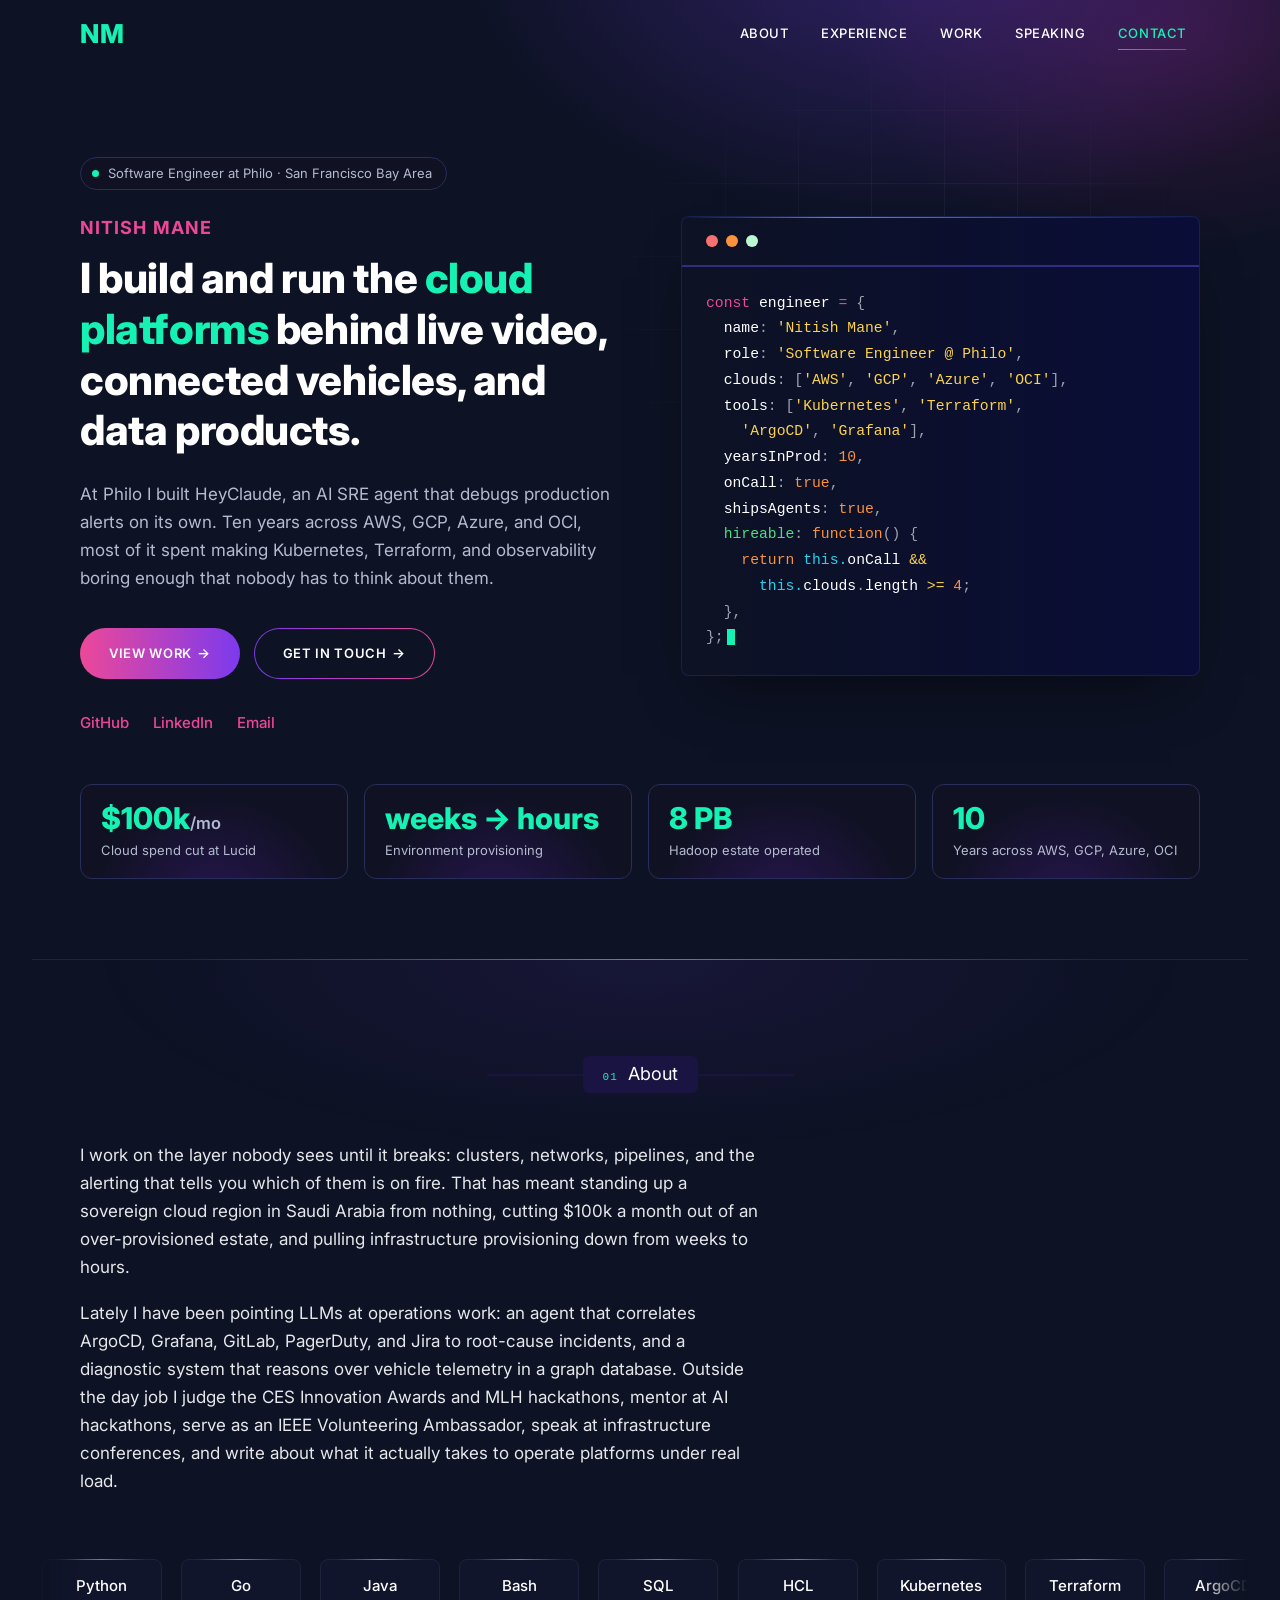
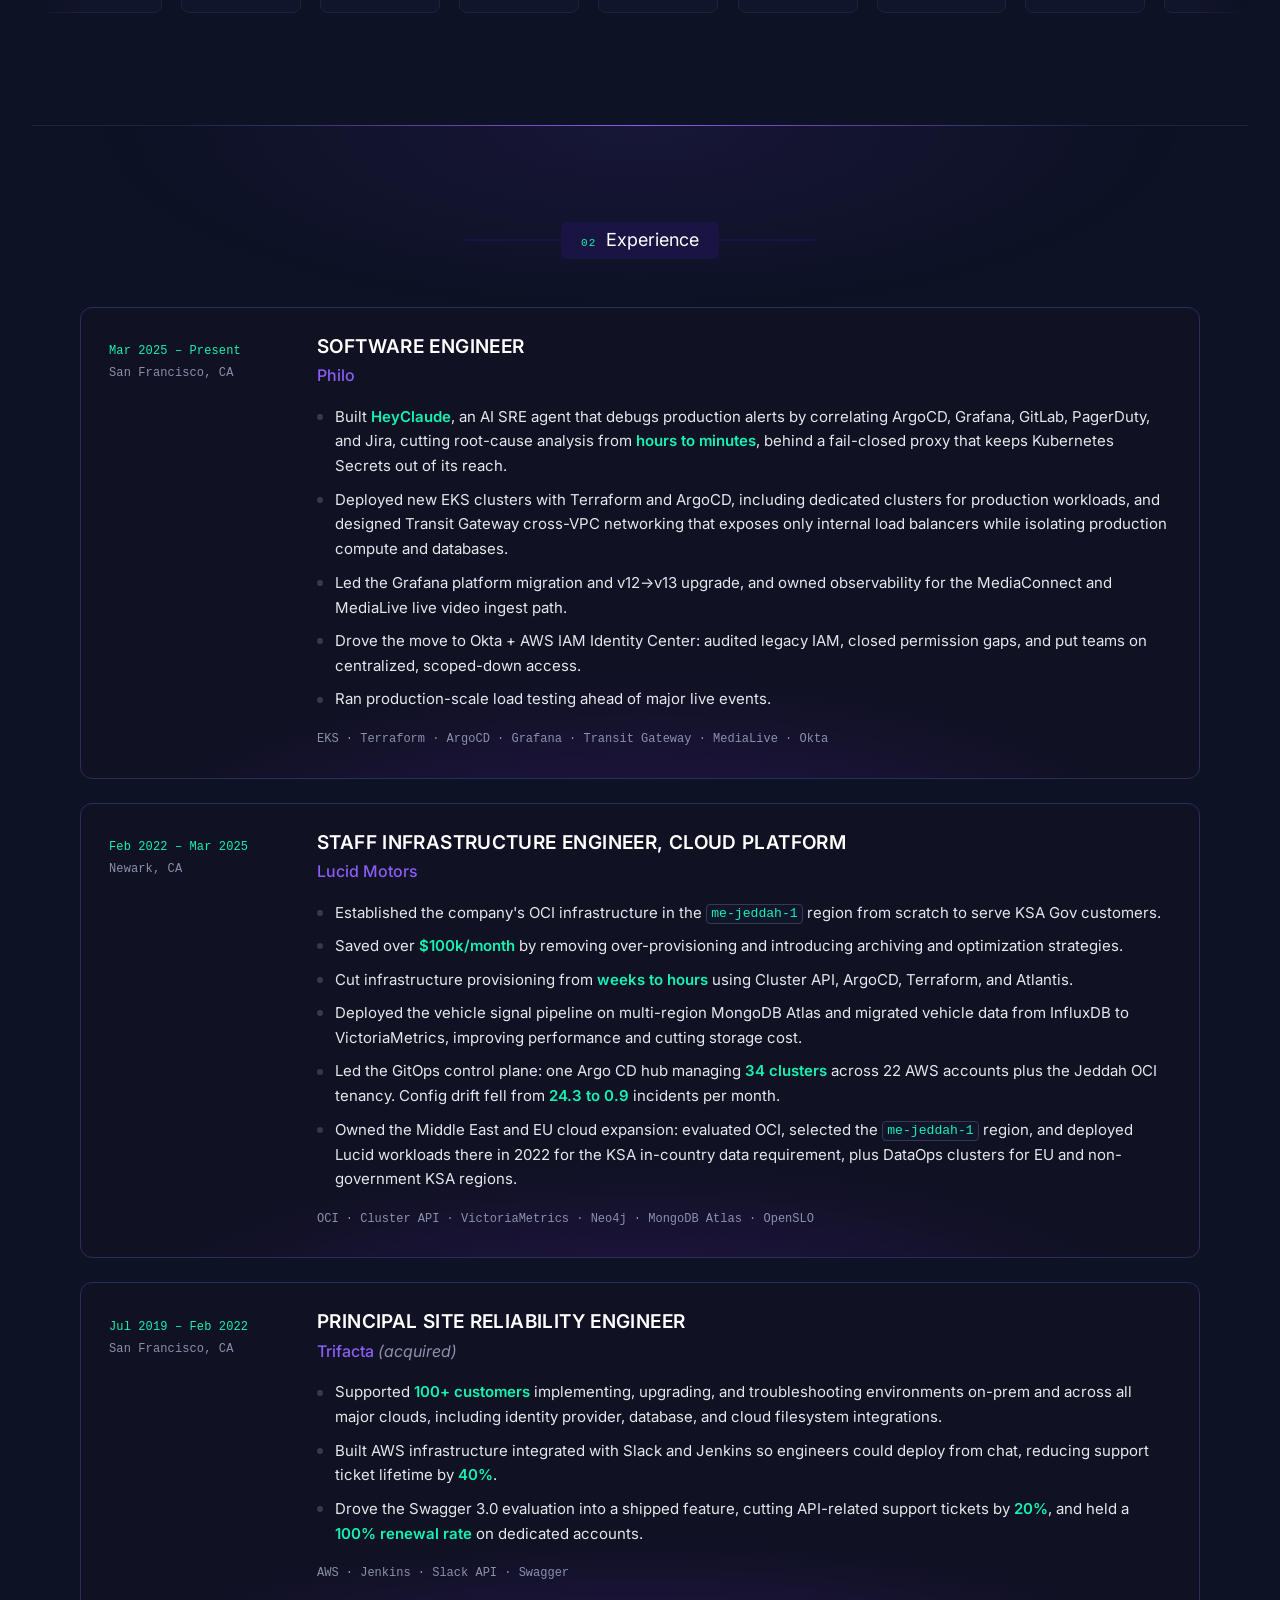
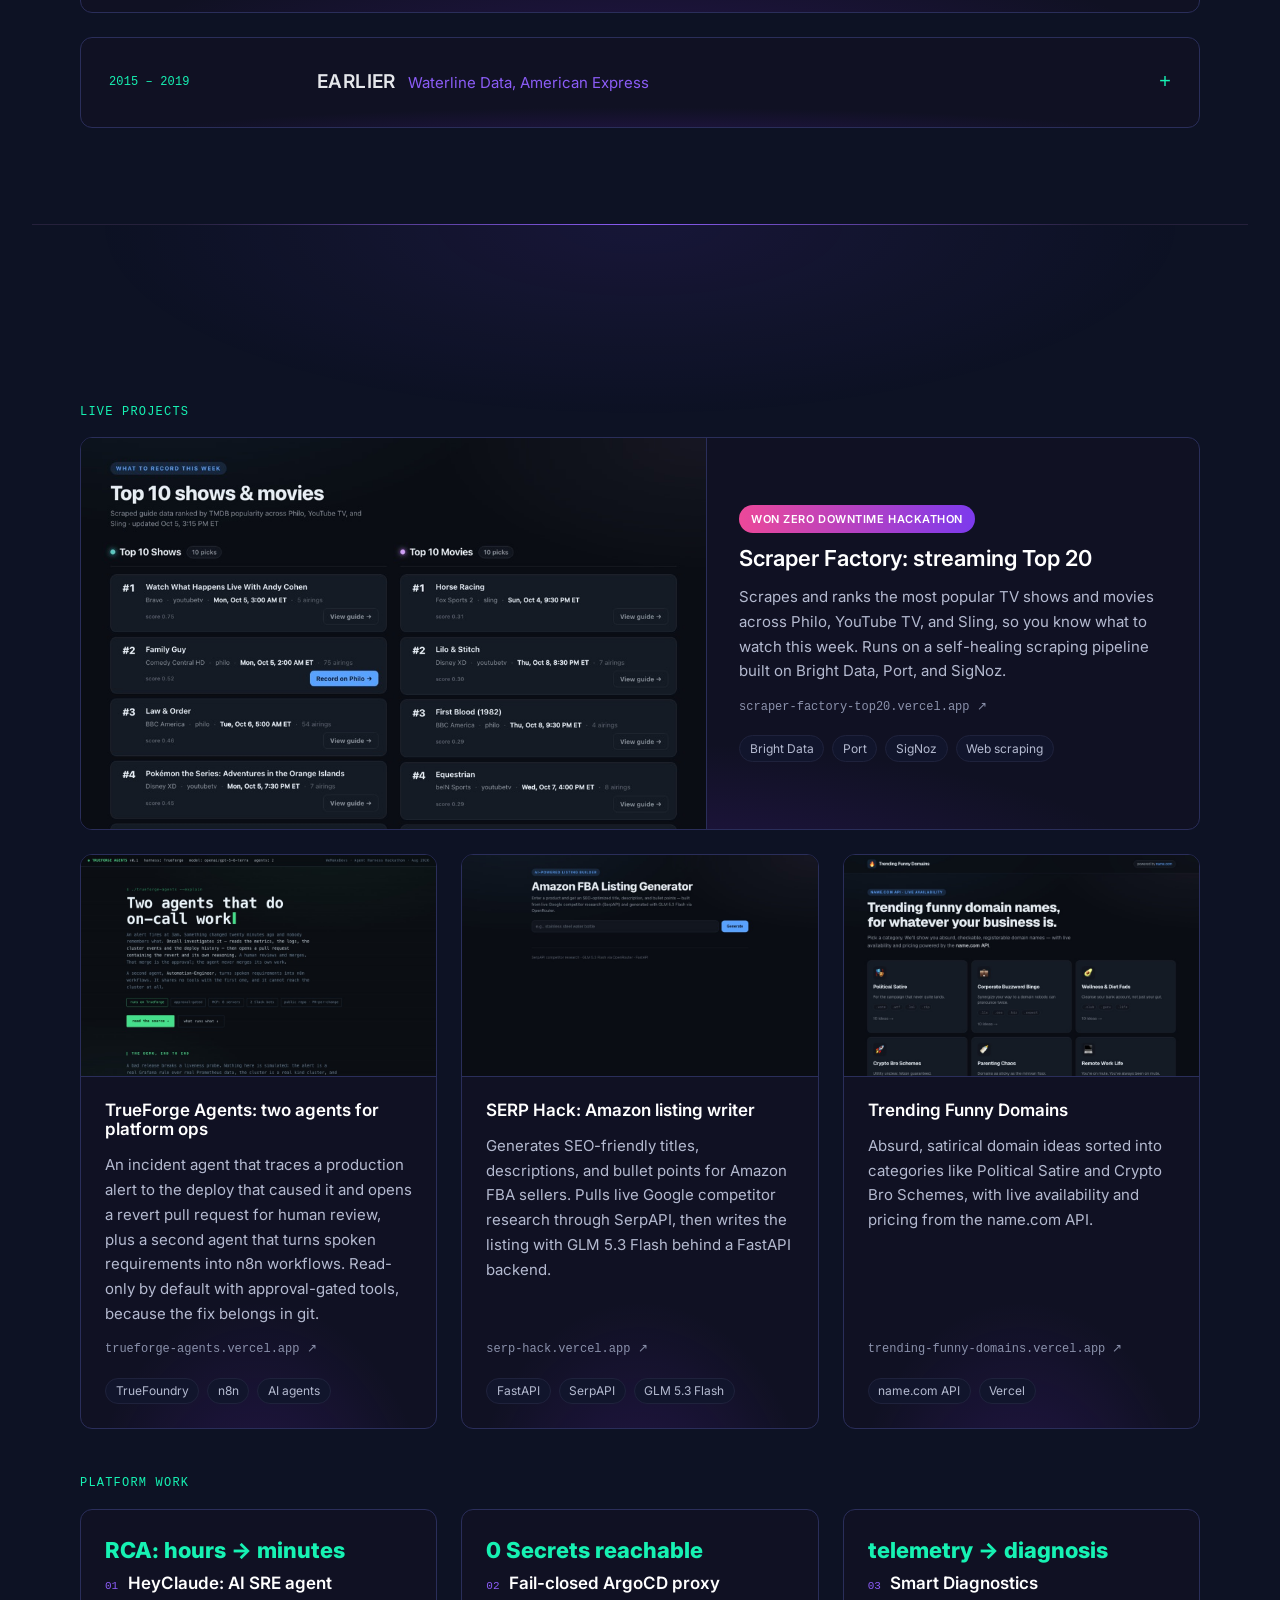
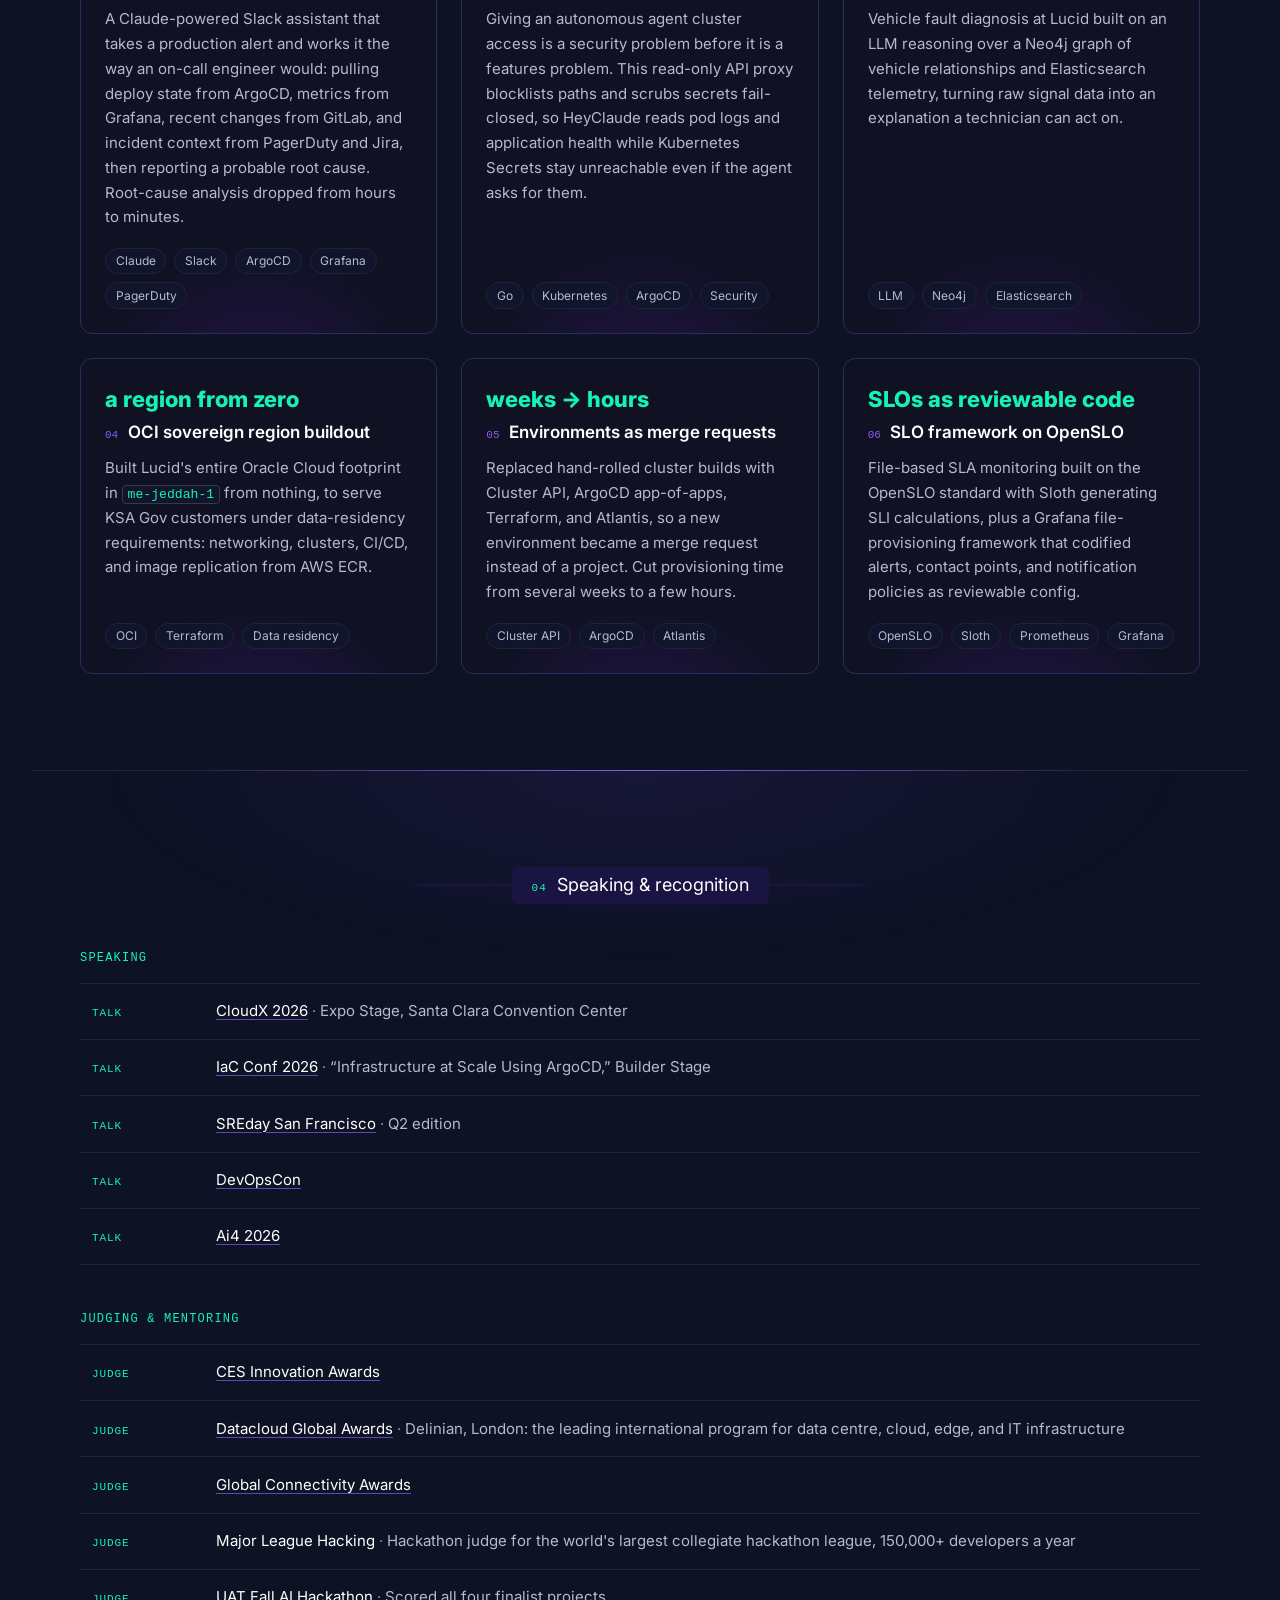
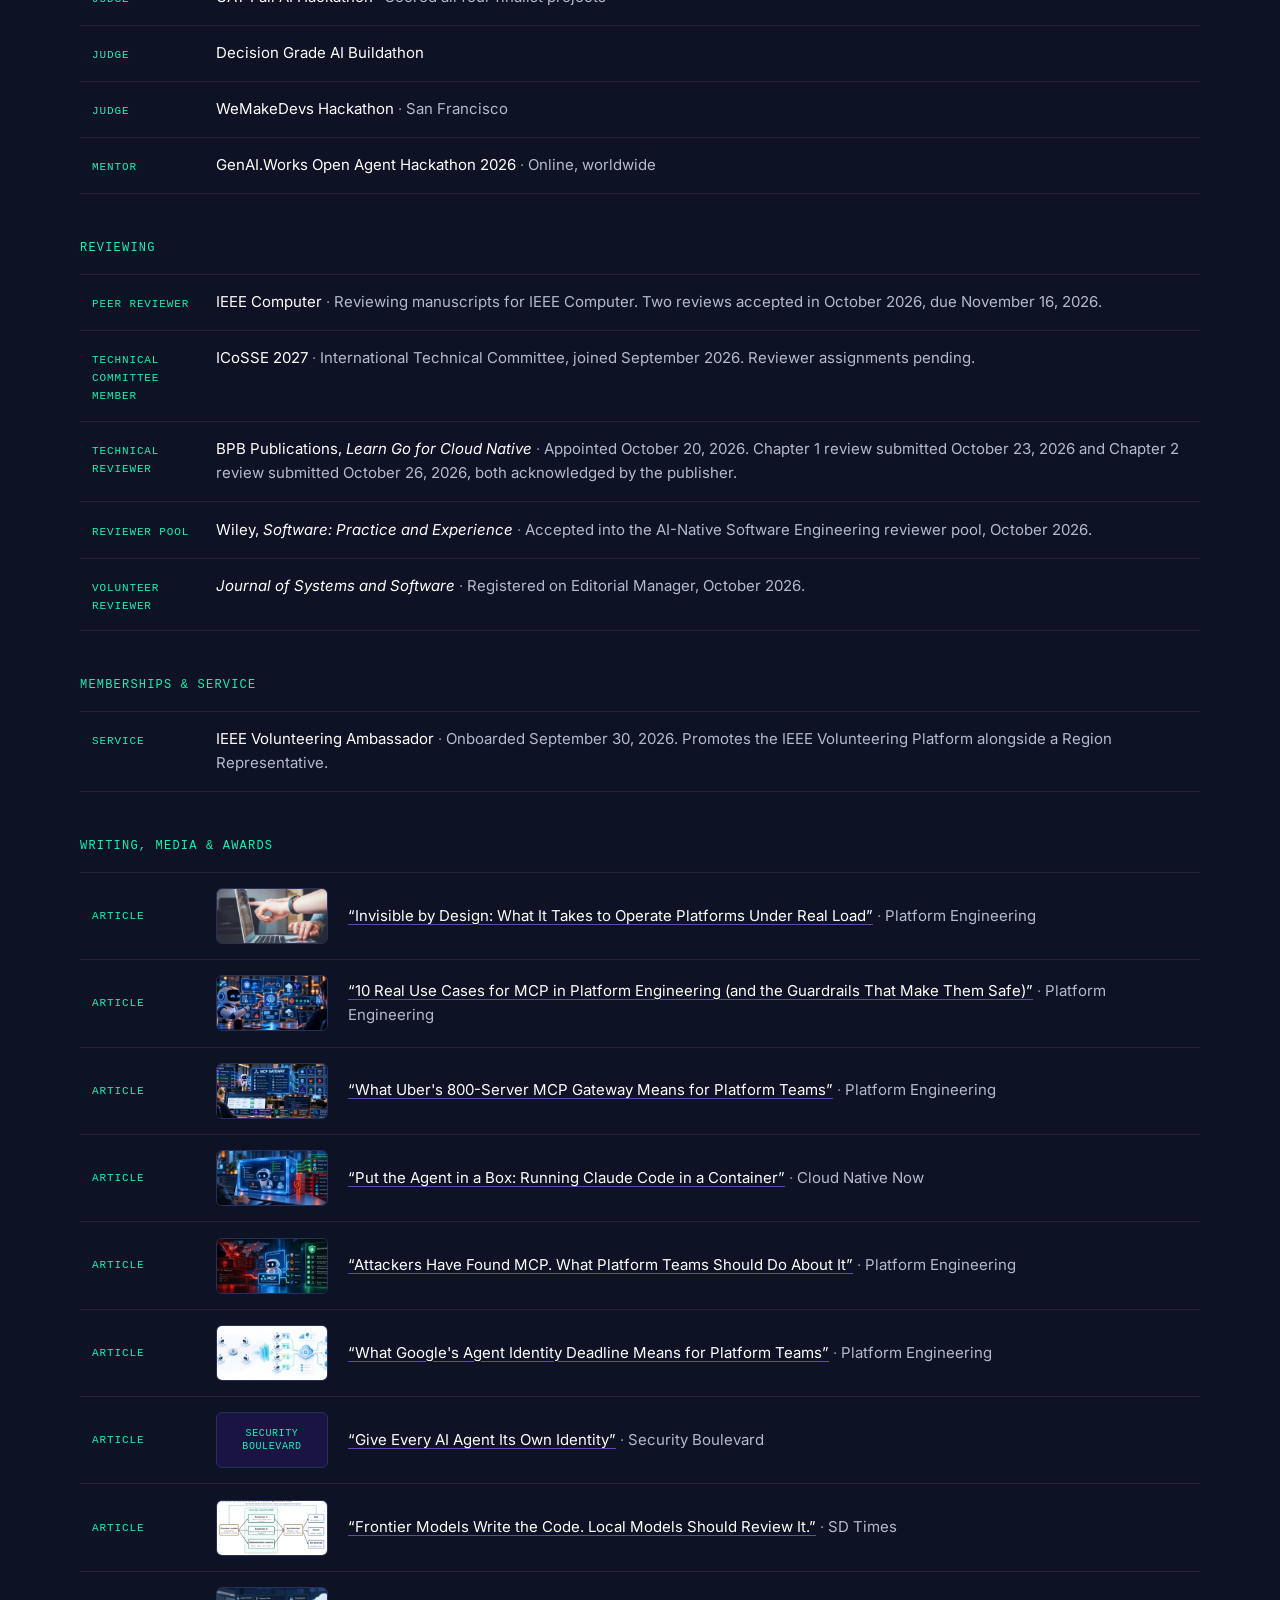
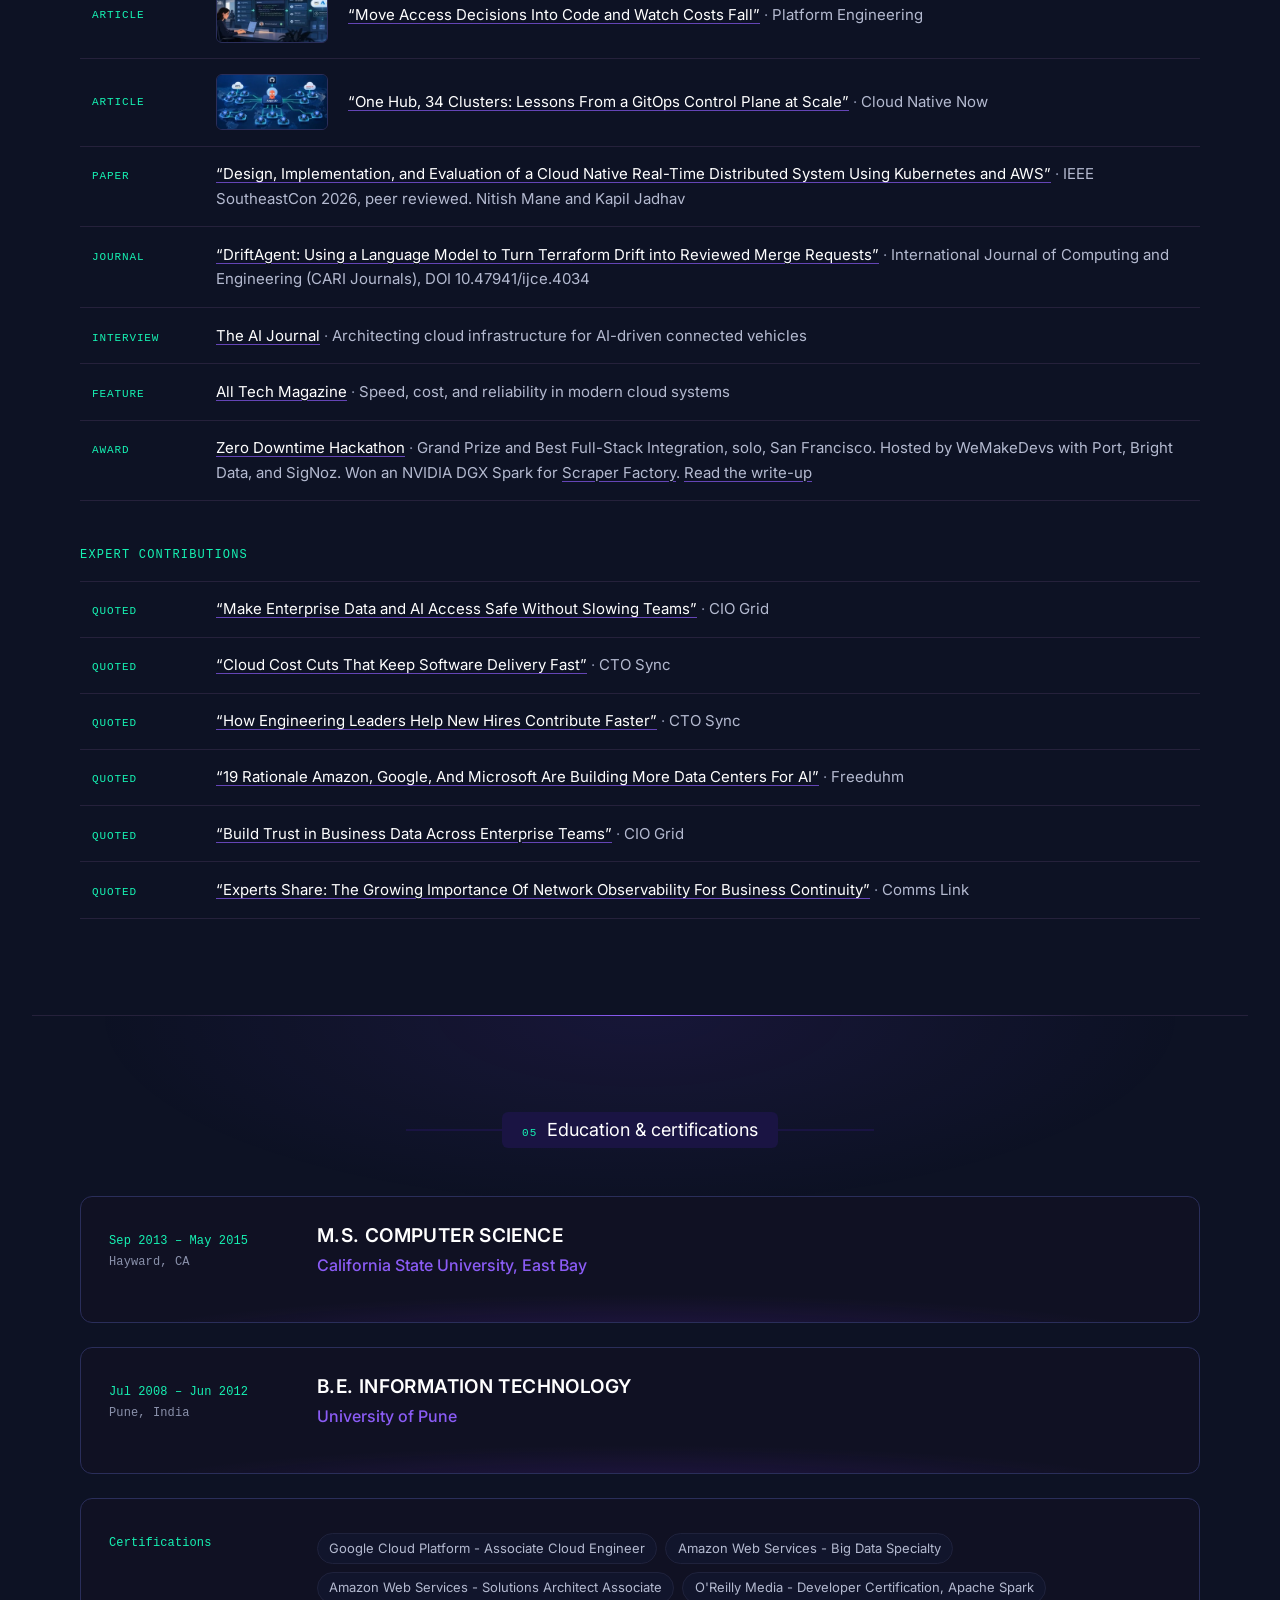
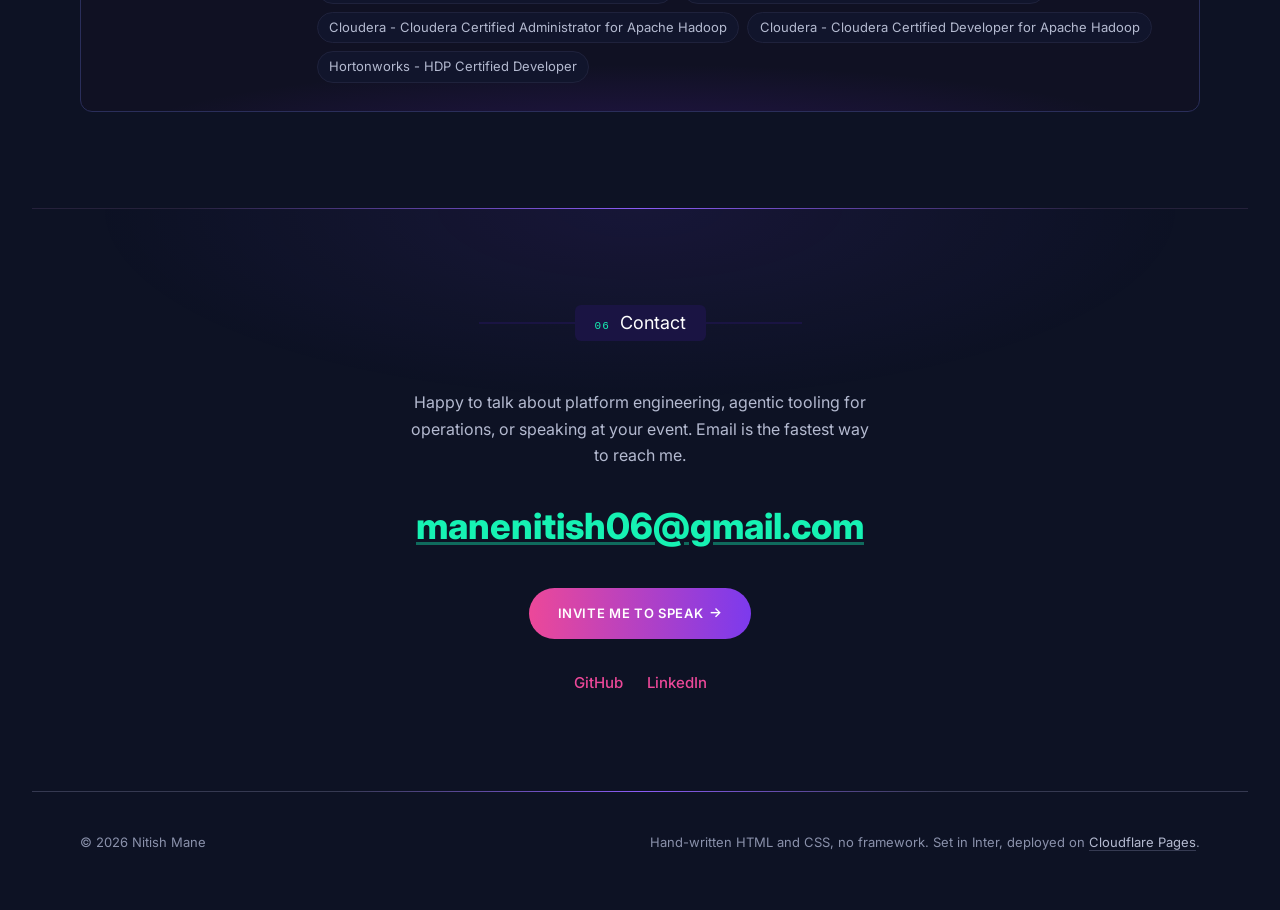
==== commit 6aabe112: "Drop the date column from speaking and recognition rows Co-Authored-By: Claude Opus 5.5 (1M context)" ====
--- a/index.html
+++ b/index.html
@@ -373,27 +373,22 @@
       <li class="entry">
         <span class="entry__kind">Talk</span>
         <span class="entry__main"><a href="https://cloudxconf.com">CloudX 2026</a> <span class="entry__meta">Expo Stage, Santa Clara Convention Center</span></span>
-        <span class="entry__when">Sep 2026</span>
       </li>
       <li class="entry">
         <span class="entry__kind">Talk</span>
         <span class="entry__main"><a href="https://www.iacconf.com/iacconf-2026-rebrand">IaC Conf 2026</a> <span class="entry__meta">“Infrastructure at Scale Using ArgoCD,” Builder Stage</span></span>
-        <span class="entry__when">2026</span>
       </li>
       <li class="entry">
         <span class="entry__kind">Talk</span>
         <span class="entry__main"><a href="https://sreday.com/2026-san-francisco-q2/">SREday San Francisco</a> <span class="entry__meta">Q2 edition</span></span>
-        <span class="entry__when">2026</span>
       </li>
       <li class="entry">
         <span class="entry__kind">Talk</span>
         <span class="entry__main"><a href="https://devopscon.io/speaker/nitish-mane/">DevOpsCon</a></span>
-        <span class="entry__when">2026</span>
       </li>
       <li class="entry">
         <span class="entry__kind">Talk</span>
         <span class="entry__main"><a href="https://ai4.io/speakers/">Ai4 2026</a></span>
-        <span class="entry__when">2026</span>
       </li>
     </ul>
 
@@ -402,42 +397,34 @@
       <li class="entry">
         <span class="entry__kind">Judge</span>
         <span class="entry__main"><a href="https://www.ces.tech/ces-innovation-awards/official-rules-of-the-ces-innovation-awards-2027-program/">CES Innovation Awards</a></span>
-        <span class="entry__when">2027</span>
       </li>
       <li class="entry">
         <span class="entry__kind">Judge</span>
         <span class="entry__main"><a href="https://awards.datacloudglobalcongress.com/speakers/nitish-mane">Datacloud Global Awards</a> <span class="entry__meta">Delinian, London: the leading international program for data centre, cloud, edge, and IT infrastructure</span></span>
-        <span class="entry__when">2026</span>
       </li>
       <li class="entry">
         <span class="entry__kind">Judge</span>
         <span class="entry__main"><a href="https://globalconnectivityawards.com/2026-judges">Global Connectivity Awards</a></span>
-        <span class="entry__when">2026</span>
       </li>
       <li class="entry">
         <span class="entry__kind">Judge</span>
         <span class="entry__main">Major League Hacking <span class="entry__meta">Hackathon judge for the world's largest collegiate hackathon league, 150,000+ developers a year</span></span>
-        <span class="entry__when"></span>
       </li>
       <li class="entry">
         <span class="entry__kind">Judge</span>
         <span class="entry__main">UAT Fall AI Hackathon <span class="entry__meta">Scored all four finalist projects</span></span>
-        <span class="entry__when">Oct 2026</span>
       </li>
       <li class="entry">
         <span class="entry__kind">Judge</span>
         <span class="entry__main">Decision Grade AI Buildathon</span>
-        <span class="entry__when">Oct 2026</span>
       </li>
       <li class="entry">
         <span class="entry__kind">Judge</span>
         <span class="entry__main">WeMakeDevs Hackathon <span class="entry__meta">San Francisco</span></span>
-        <span class="entry__when">Oct 2026</span>
       </li>
       <li class="entry">
         <span class="entry__kind">Mentor</span>
         <span class="entry__main">GenAI.Works Open Agent Hackathon 2026 <span class="entry__meta">Online, worldwide</span></span>
-        <span class="entry__when">Oct 2026</span>
       </li>
     </ul>
 
@@ -446,27 +433,22 @@
       <li class="entry">
         <span class="entry__kind">Peer Reviewer</span>
         <span class="entry__main">IEEE Computer <span class="entry__meta">Reviewing manuscripts for IEEE Computer. Two reviews accepted in October 2026, due November 16, 2026.</span></span>
-        <span class="entry__when">Oct 2026</span>
       </li>
       <li class="entry">
         <span class="entry__kind">Technical Committee Member</span>
         <span class="entry__main">ICoSSE 2027 <span class="entry__meta">International Technical Committee, joined September 2026. Reviewer assignments pending.</span></span>
-        <span class="entry__when">Sep 2026</span>
       </li>
       <li class="entry">
         <span class="entry__kind">Technical Reviewer</span>
         <span class="entry__main">BPB Publications, <cite>Learn Go for Cloud Native</cite> <span class="entry__meta">Appointed October 20, 2026. Chapter 1 review submitted October 23, 2026 and Chapter 2 review submitted October 26, 2026, both acknowledged by the publisher.</span></span>
-        <span class="entry__when">Oct 2026</span>
       </li>
       <li class="entry">
         <span class="entry__kind">Reviewer Pool</span>
         <span class="entry__main">Wiley, <cite>Software: Practice and Experience</cite> <span class="entry__meta">Accepted into the AI-Native Software Engineering reviewer pool, October 2026.</span></span>
-        <span class="entry__when">Oct 2026</span>
       </li>
       <li class="entry">
         <span class="entry__kind">Volunteer Reviewer</span>
         <span class="entry__main"><cite>Journal of Systems and Software</cite> <span class="entry__meta">Registered on Editorial Manager, October 2026.</span></span>
-        <span class="entry__when">Oct 2026</span>
       </li>
     </ul>
 
@@ -475,7 +457,6 @@
       <li class="entry">
         <span class="entry__kind">Service</span>
         <span class="entry__main">IEEE Volunteering Ambassador <span class="entry__meta">Onboarded September 30, 2026. Promotes the IEEE Volunteering Platform alongside a Region Representative.</span></span>
-        <span class="entry__when">Sep 2026</span>
       </li>
     </ul>
 
@@ -485,86 +466,71 @@
         <span class="entry__kind">Article</span>
         <a class="entry__thumb" href="https://platformengineering.com/features/invisible-by-design-what-it-takes-to-operate-platforms-under-real-load/" tabindex="-1" aria-hidden="true"><img src="/assets/writing/invisible-by-design.jpg" alt="" width="320" height="137" loading="lazy" decoding="async"></a>
         <span class="entry__main"><a href="https://platformengineering.com/features/invisible-by-design-what-it-takes-to-operate-platforms-under-real-load/">“Invisible by Design: What It Takes to Operate Platforms Under Real Load”</a> <span class="entry__meta">Platform Engineering</span></span>
-        <span class="entry__when">Mar 2026</span>
       </li>
       <li class="entry entry--thumb">
         <span class="entry__kind">Article</span>
         <a class="entry__thumb" href="https://platformengineering.com/features/10-real-use-cases-for-mcp-in-platform-engineering-and-the-guardrails-that-make-them-safe/" tabindex="-1" aria-hidden="true"><img src="/assets/writing/mcp-use-cases.jpg" alt="" width="320" height="137" loading="lazy" decoding="async"></a>
         <span class="entry__main"><a href="https://platformengineering.com/features/10-real-use-cases-for-mcp-in-platform-engineering-and-the-guardrails-that-make-them-safe/">“10 Real Use Cases for MCP in Platform Engineering (and the Guardrails That Make Them Safe)”</a> <span class="entry__meta">Platform Engineering</span></span>
-        <span class="entry__when">Oct 2026</span>
       </li>
       <li class="entry entry--thumb">
         <span class="entry__kind">Article</span>
         <a class="entry__thumb" href="https://platformengineering.com/features/what-ubers-800-server-mcp-gateway-means-for-platform-teams/" tabindex="-1" aria-hidden="true"><img src="/assets/writing/uber-mcp-gateway.jpg" alt="" width="320" height="137" loading="lazy" decoding="async"></a>
         <span class="entry__main"><a href="https://platformengineering.com/features/what-ubers-800-server-mcp-gateway-means-for-platform-teams/">“What Uber's 800-Server MCP Gateway Means for Platform Teams”</a> <span class="entry__meta">Platform Engineering</span></span>
-        <span class="entry__when">Oct 2026</span>
       </li>
       <li class="entry entry--thumb">
         <span class="entry__kind">Article</span>
         <a class="entry__thumb" href="https://cloudnativenow.com/contributed-content/put-the-agent-in-a-box-running-claude-code-in-a-container/" tabindex="-1" aria-hidden="true"><img src="/assets/writing/agent-in-a-box.jpg" alt="" width="320" height="137" loading="lazy" decoding="async"></a>
         <span class="entry__main"><a href="https://cloudnativenow.com/contributed-content/put-the-agent-in-a-box-running-claude-code-in-a-container/">“Put the Agent in a Box: Running Claude Code in a Container”</a> <span class="entry__meta">Cloud Native Now</span></span>
-        <span class="entry__when">Oct 2026</span>
       </li>
       <li class="entry entry--thumb">
         <span class="entry__kind">Article</span>
         <a class="entry__thumb" href="https://platformengineering.com/features/attackers-have-found-mcp-what-platform-teams-should-do-about-it/" tabindex="-1" aria-hidden="true"><img src="/assets/writing/attackers-found-mcp.jpg" alt="" width="320" height="137" loading="lazy" decoding="async"></a>
         <span class="entry__main"><a href="https://platformengineering.com/features/attackers-have-found-mcp-what-platform-teams-should-do-about-it/">“Attackers Have Found MCP. What Platform Teams Should Do About It”</a> <span class="entry__meta">Platform Engineering</span></span>
-        <span class="entry__when">Oct 2026</span>
       </li>
       <li class="entry entry--thumb">
         <span class="entry__kind">Article</span>
         <a class="entry__thumb" href="https://platformengineering.com/contributed-content/what-googles-agent-identity-deadline-means-for-platform-teams/" tabindex="-1" aria-hidden="true"><img src="/assets/writing/google-agent-identity.jpg" alt="" width="320" height="137" loading="lazy" decoding="async"></a>
         <span class="entry__main"><a href="https://platformengineering.com/contributed-content/what-googles-agent-identity-deadline-means-for-platform-teams/">“What Google's Agent Identity Deadline Means for Platform Teams”</a> <span class="entry__meta">Platform Engineering</span></span>
-        <span class="entry__when">Oct 2026</span>
       </li>
       <li class="entry entry--thumb">
         <span class="entry__kind">Article</span>
         <a class="entry__thumb entry__thumb--text" href="https://securityboulevard.com/2026/10/give-every-ai-agent-its-own-identity/" tabindex="-1" aria-hidden="true"><span>Security Boulevard</span></a>
         <span class="entry__main"><a href="https://securityboulevard.com/2026/10/give-every-ai-agent-its-own-identity/">“Give Every AI Agent Its Own Identity”</a> <span class="entry__meta">Security Boulevard</span></span>
-        <span class="entry__when">Oct 2026</span>
       </li>
       <li class="entry entry--thumb">
         <span class="entry__kind">Article</span>
         <a class="entry__thumb" href="https://sdtimes.com/sdt_dev/frontier-models-write-the-code-local-models-should-review-it/" tabindex="-1" aria-hidden="true"><img src="/assets/writing/frontier-local-review.jpg" alt="" width="320" height="137" loading="lazy" decoding="async"></a>
         <span class="entry__main"><a href="https://sdtimes.com/sdt_dev/frontier-models-write-the-code-local-models-should-review-it/">“Frontier Models Write the Code. Local Models Should Review It.”</a> <span class="entry__meta">SD Times</span></span>
-        <span class="entry__when">Oct 2026</span>
       </li>
       <li class="entry entry--thumb">
         <span class="entry__kind">Article</span>
         <a class="entry__thumb" href="https://platformengineering.com/features/move-access-decisions-into-code-and-watch-costs-fall/" tabindex="-1" aria-hidden="true"><img src="/assets/writing/access-decisions-code.jpg" alt="" width="320" height="137" loading="lazy" decoding="async"></a>
         <span class="entry__main"><a href="https://platformengineering.com/features/move-access-decisions-into-code-and-watch-costs-fall/">“Move Access Decisions Into Code and Watch Costs Fall”</a> <span class="entry__meta">Platform Engineering</span></span>
-        <span class="entry__when">Oct 2026</span>
       </li>
       <li class="entry entry--thumb">
         <span class="entry__kind">Article</span>
         <a class="entry__thumb" href="https://cloudnativenow.com/contributed-content/one-hub-34-clusters-lessons-from-a-gitops-control-plane-at-scale/" tabindex="-1" aria-hidden="true"><img src="/assets/writing/one-hub-34-clusters.jpg" alt="" width="320" height="137" loading="lazy" decoding="async"></a>
         <span class="entry__main"><a href="https://cloudnativenow.com/contributed-content/one-hub-34-clusters-lessons-from-a-gitops-control-plane-at-scale/">“One Hub, 34 Clusters: Lessons From a GitOps Control Plane at Scale”</a> <span class="entry__meta">Cloud Native Now</span></span>
-        <span class="entry__when">Oct 2026</span>
       </li>
       <li class="entry">
         <span class="entry__kind">Paper</span>
         <span class="entry__main"><a href="https://edas.info/web/southeastcon2026/program.html">“Design, Implementation, and Evaluation of a Cloud Native Real-Time Distributed System Using Kubernetes and AWS”</a> <span class="entry__meta">IEEE SoutheastCon 2026, peer reviewed. Nitish Mane and Kapil Jadhav</span></span>
-        <span class="entry__when">Mar 2026</span>
       </li>
       <li class="entry">
         <span class="entry__kind">Journal</span>
         <span class="entry__main"><a href="https://doi.org/10.47941/ijce.4034">“DriftAgent: Using a Language Model to Turn Terraform Drift into Reviewed Merge Requests”</a> <span class="entry__meta">International Journal of Computing and Engineering (CARI Journals), DOI 10.47941/ijce.4034</span></span>
-        <span class="entry__when">Oct 2026</span>
       </li>
       <li class="entry">
         <span class="entry__kind">Interview</span>
         <span class="entry__main"><a href="https://aijourn.com/nitish-mane-on-architecting-cloud-infrastructure-for-ai-driven-connected-vehicles/">The AI Journal</a> <span class="entry__meta">Architecting cloud infrastructure for AI-driven connected vehicles</span></span>
-        <span class="entry__when">May 2026</span>
       </li>
       <li class="entry">
         <span class="entry__kind">Feature</span>
         <span class="entry__main"><a href="https://alltechmagazine.com/nitish-mane-on-speed-cost-reliability-in-modern-cloud-systems/">All Tech Magazine</a> <span class="entry__meta">Speed, cost, and reliability in modern cloud systems</span></span>
-        <span class="entry__when"></span>
       </li>
       <li class="entry">
         <span class="entry__kind">Award</span>
         <span class="entry__main"><a href="https://luma.com/zero-downtime">Zero Downtime Hackathon</a> <span class="entry__meta">Grand Prize and Best Full-Stack Integration, solo, San Francisco. Hosted by WeMakeDevs with Port, Bright Data, and SigNoz. Won an NVIDIA DGX Spark for <a href="#work">Scraper Factory</a>. <a href="https://dev.to/nitish_mane_2c399ba312e53/i-built-scrapers-that-heal-themselves-and-won-an-nvidia-dgx-spark-45g8">Read the write-up</a></span></span>
-        <span class="entry__when">Aug 2026</span>
       </li>
     </ul>
 
@@ -573,32 +539,26 @@
       <li class="entry">
         <span class="entry__kind">Quoted</span>
         <span class="entry__main"><a href="https://ciogrid.com/qa/make-enterprise-data-and-ai-access-safe-without-slowing-teams/">“Make Enterprise Data and AI Access Safe Without Slowing Teams”</a> <span class="entry__meta">CIO Grid</span></span>
-        <span class="entry__when">Oct 2026</span>
       </li>
       <li class="entry">
         <span class="entry__kind">Quoted</span>
         <span class="entry__main"><a href="https://ctosync.com/qa/cloud-cost-cuts-that-keep-software-delivery-fast">“Cloud Cost Cuts That Keep Software Delivery Fast”</a> <span class="entry__meta">CTO Sync</span></span>
-        <span class="entry__when">Oct 2026</span>
       </li>
       <li class="entry">
         <span class="entry__kind">Quoted</span>
         <span class="entry__main"><a href="https://ctosync.com/qa/how-engineering-leaders-help-new-hires-contribute-faster">“How Engineering Leaders Help New Hires Contribute Faster”</a> <span class="entry__meta">CTO Sync</span></span>
-        <span class="entry__when">Oct 2026</span>
       </li>
       <li class="entry">
         <span class="entry__kind">Quoted</span>
         <span class="entry__main"><a href="https://freeduhm.com/amazon-google-and-microsoft-are-building-more-data-centers-for-ai/">“19 Rationale Amazon, Google, And Microsoft Are Building More Data Centers For AI”</a> <span class="entry__meta">Freeduhm</span></span>
-        <span class="entry__when">Oct 2026</span>
       </li>
       <li class="entry">
         <span class="entry__kind">Quoted</span>
         <span class="entry__main"><a href="https://ciogrid.com/qa/build-trust-in-business-data-across-enterprise-teams/">“Build Trust in Business Data Across Enterprise Teams”</a> <span class="entry__meta">CIO Grid</span></span>
-        <span class="entry__when">Oct 2026</span>
       </li>
       <li class="entry">
         <span class="entry__kind">Quoted</span>
         <span class="entry__main"><a href="https://comms-link.com/broadband/experts-share-the-growing-importance-of-network-observability-for-business-continuity/">“Experts Share: The Growing Importance Of Network Observability For Business Continuity”</a> <span class="entry__meta">Comms Link</span></span>
-        <span class="entry__when">Oct 2026</span>
       </li>
     </ul>
   </section>
--- a/styles.css
+++ b/styles.css
@@ -540,7 +540,7 @@
 .entries { border-top: 1px solid var(--line); }
 .entries + .work__label { margin-top: 3rem; }
 .entry {
-  display: grid; grid-template-columns: 6.5rem 1fr auto; gap: .35rem 1.25rem;
+  display: grid; grid-template-columns: 6.5rem 1fr; gap: .35rem 1.25rem;
   align-items: baseline;
   padding: .95rem .75rem;
   border-bottom: 1px solid var(--line);
@@ -556,13 +556,9 @@
 .entry__main a:hover { color: var(--violet-soft); }
 .entry__meta { color: var(--text-soft); }
 .entry__meta::before { content: "· "; color: var(--text-faint); }
-.entry__when {
-  font-family: var(--font-mono); font-size: .75rem; color: var(--mint);
-  white-space: nowrap;
-}
 
 /* Article rows carry a small preview image from the publisher. */
-.entry--thumb { grid-template-columns: 6.5rem 7rem 1fr auto; align-items: center; }
+.entry--thumb { grid-template-columns: 6.5rem 7rem 1fr; align-items: center; }
 .entry__thumb {
   display: block; width: 7rem; aspect-ratio: 2 / 1; overflow: hidden;
   border: 1px solid var(--line-card); border-radius: 6px; background: var(--pill);
@@ -646,9 +642,9 @@
   .stats dd { white-space: normal; font-size: 1.375rem; }
   .code-card__bar { padding: .85rem 1rem; }
   .code-card__body { padding: 1rem; }
-  .entry { grid-template-columns: 1fr auto; padding-inline: .25rem; }
+  .entry { grid-template-columns: 1fr; padding-inline: .25rem; }
   .entry__kind { grid-column: 1 / -1; }
-  .entry--thumb { grid-template-columns: 5.5rem 1fr auto; }
+  .entry--thumb { grid-template-columns: 5.5rem 1fr; }
   .entry--thumb .entry__thumb { width: 5.5rem; }
   .section__pill { white-space: normal; text-align: center; }
   .site-footer { flex-direction: column; }
